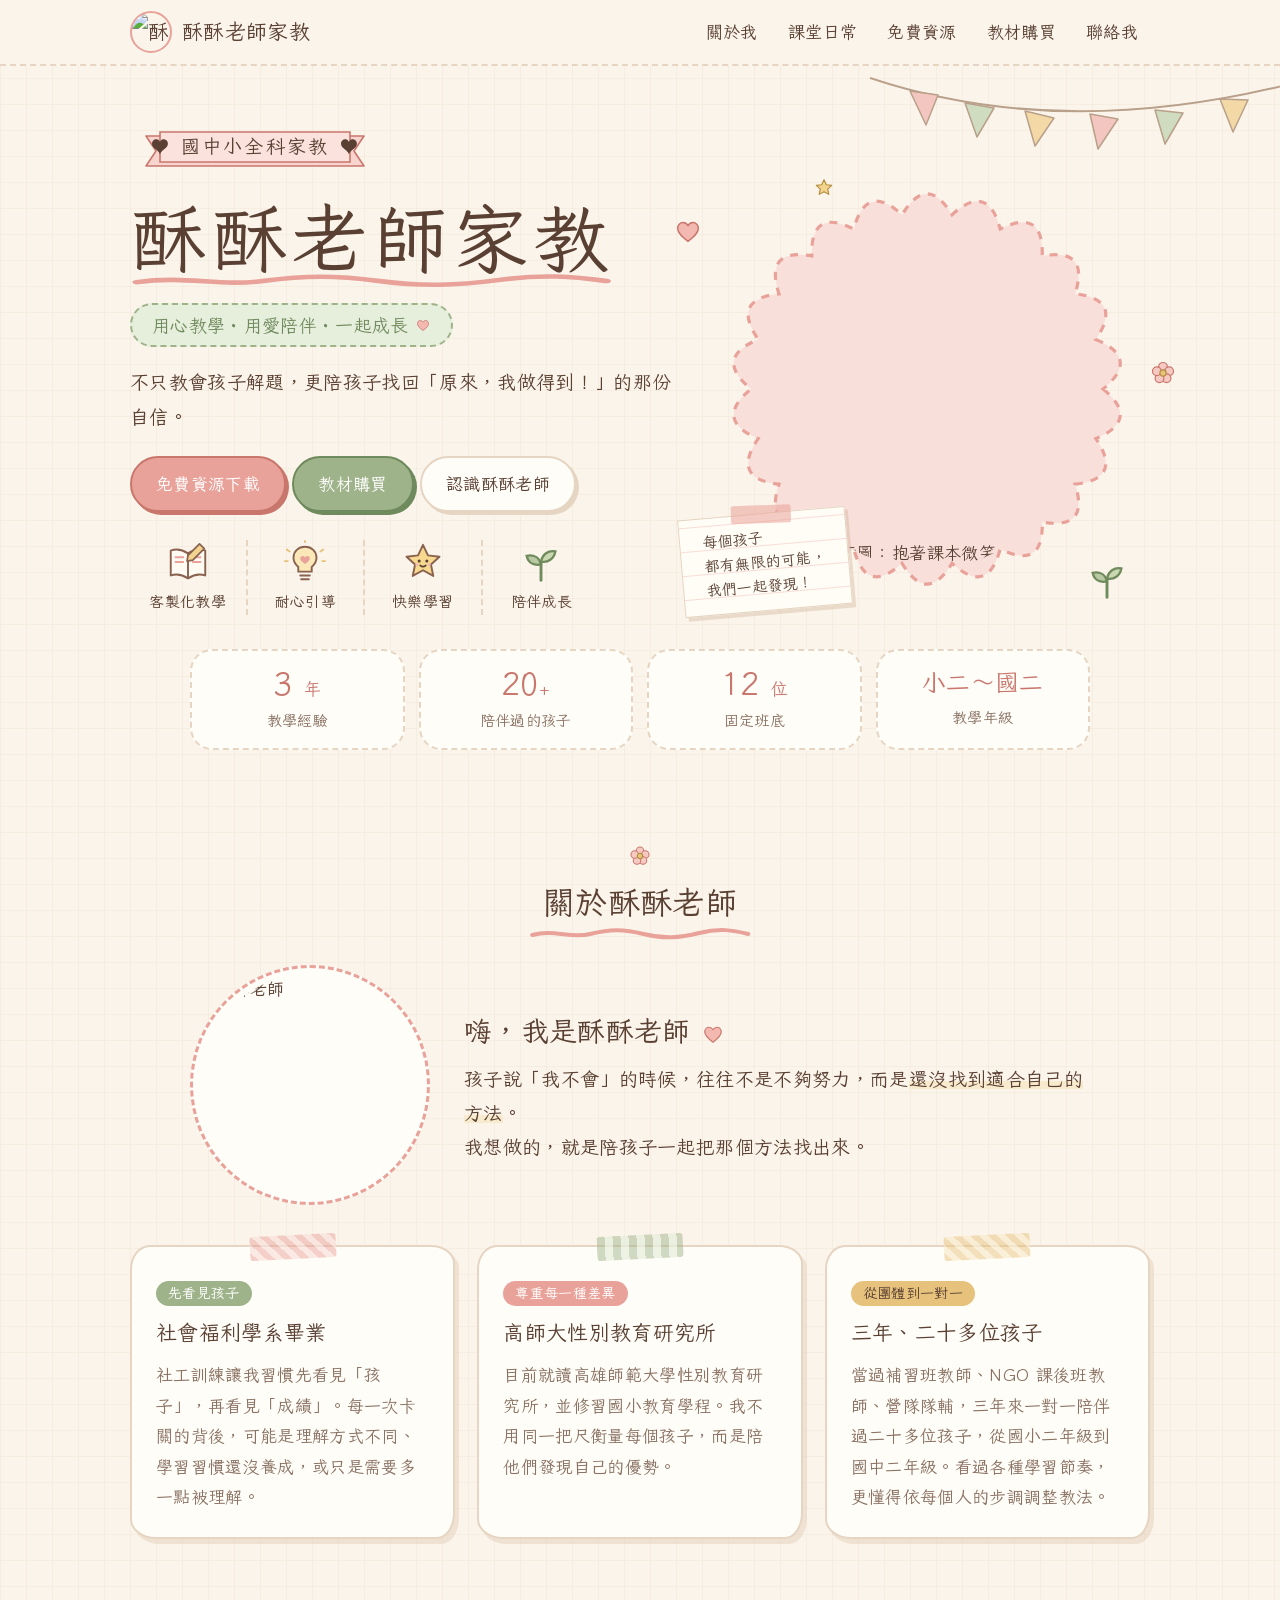
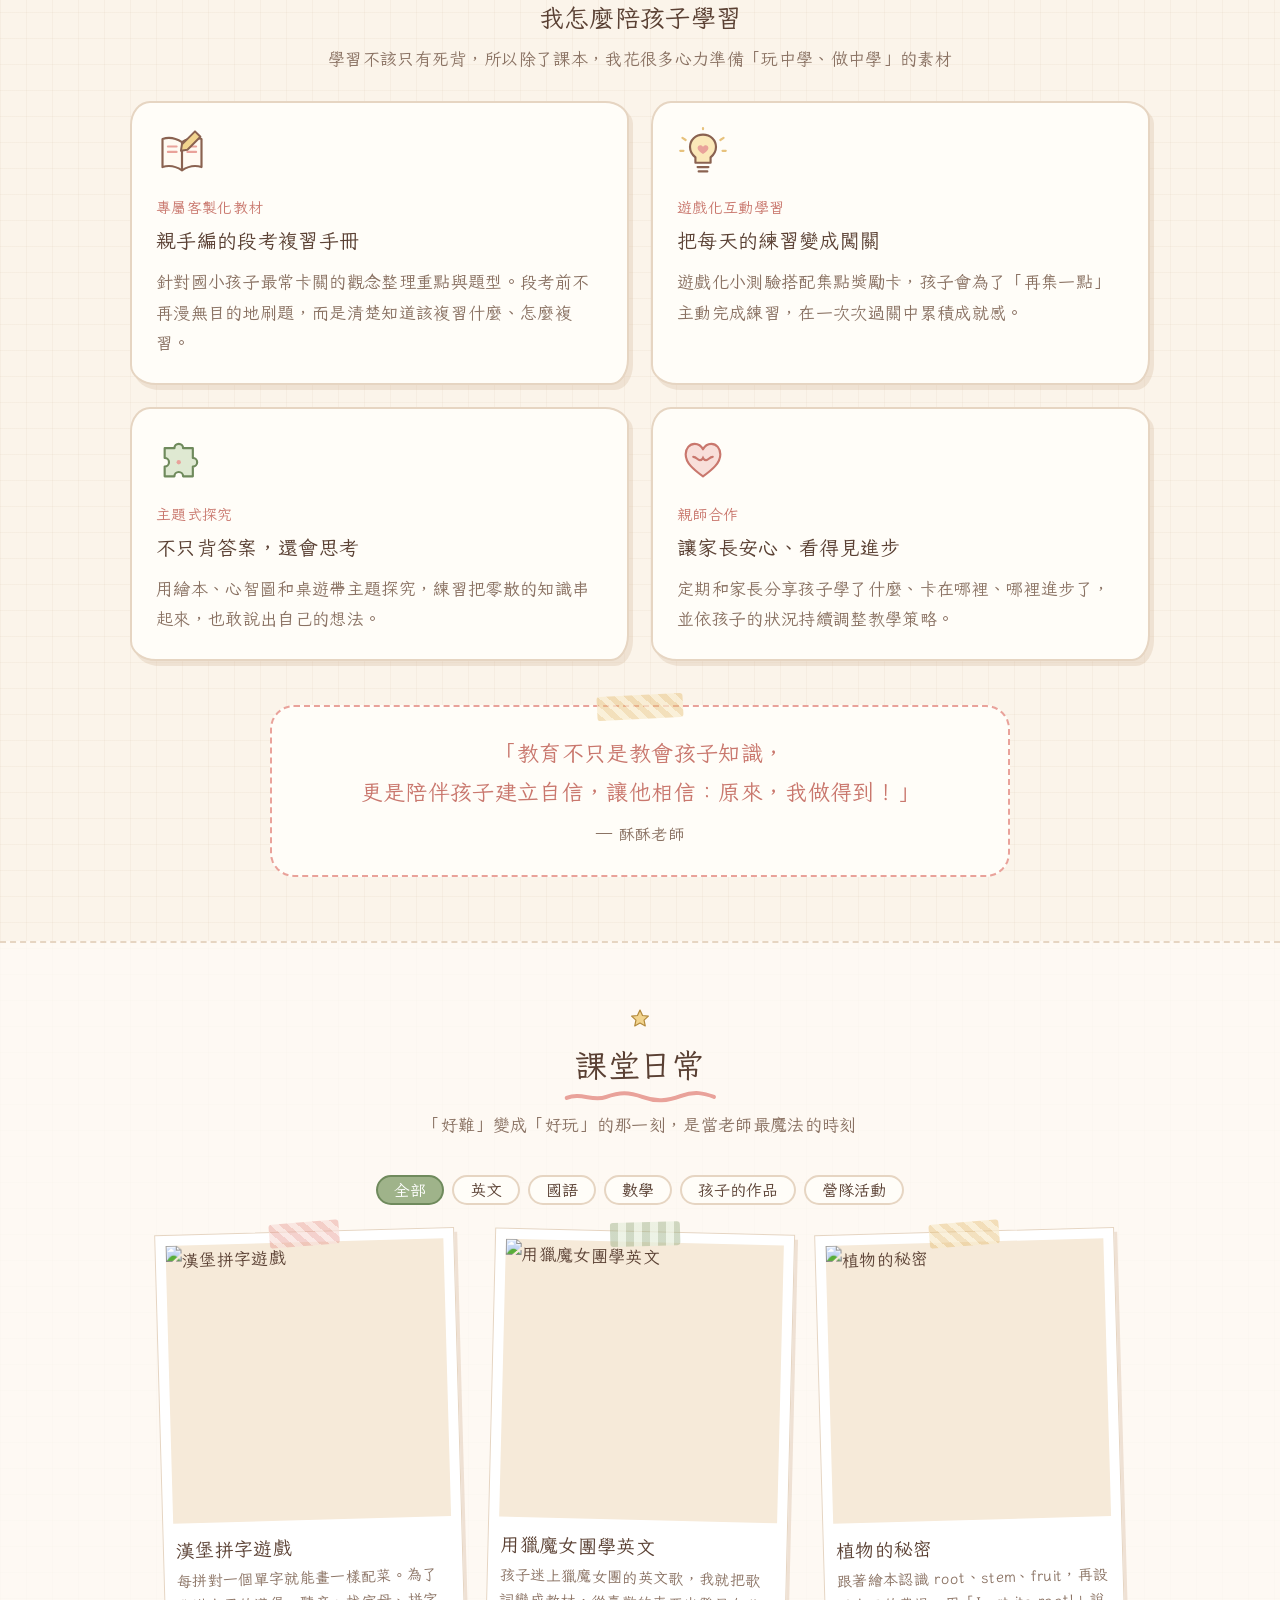
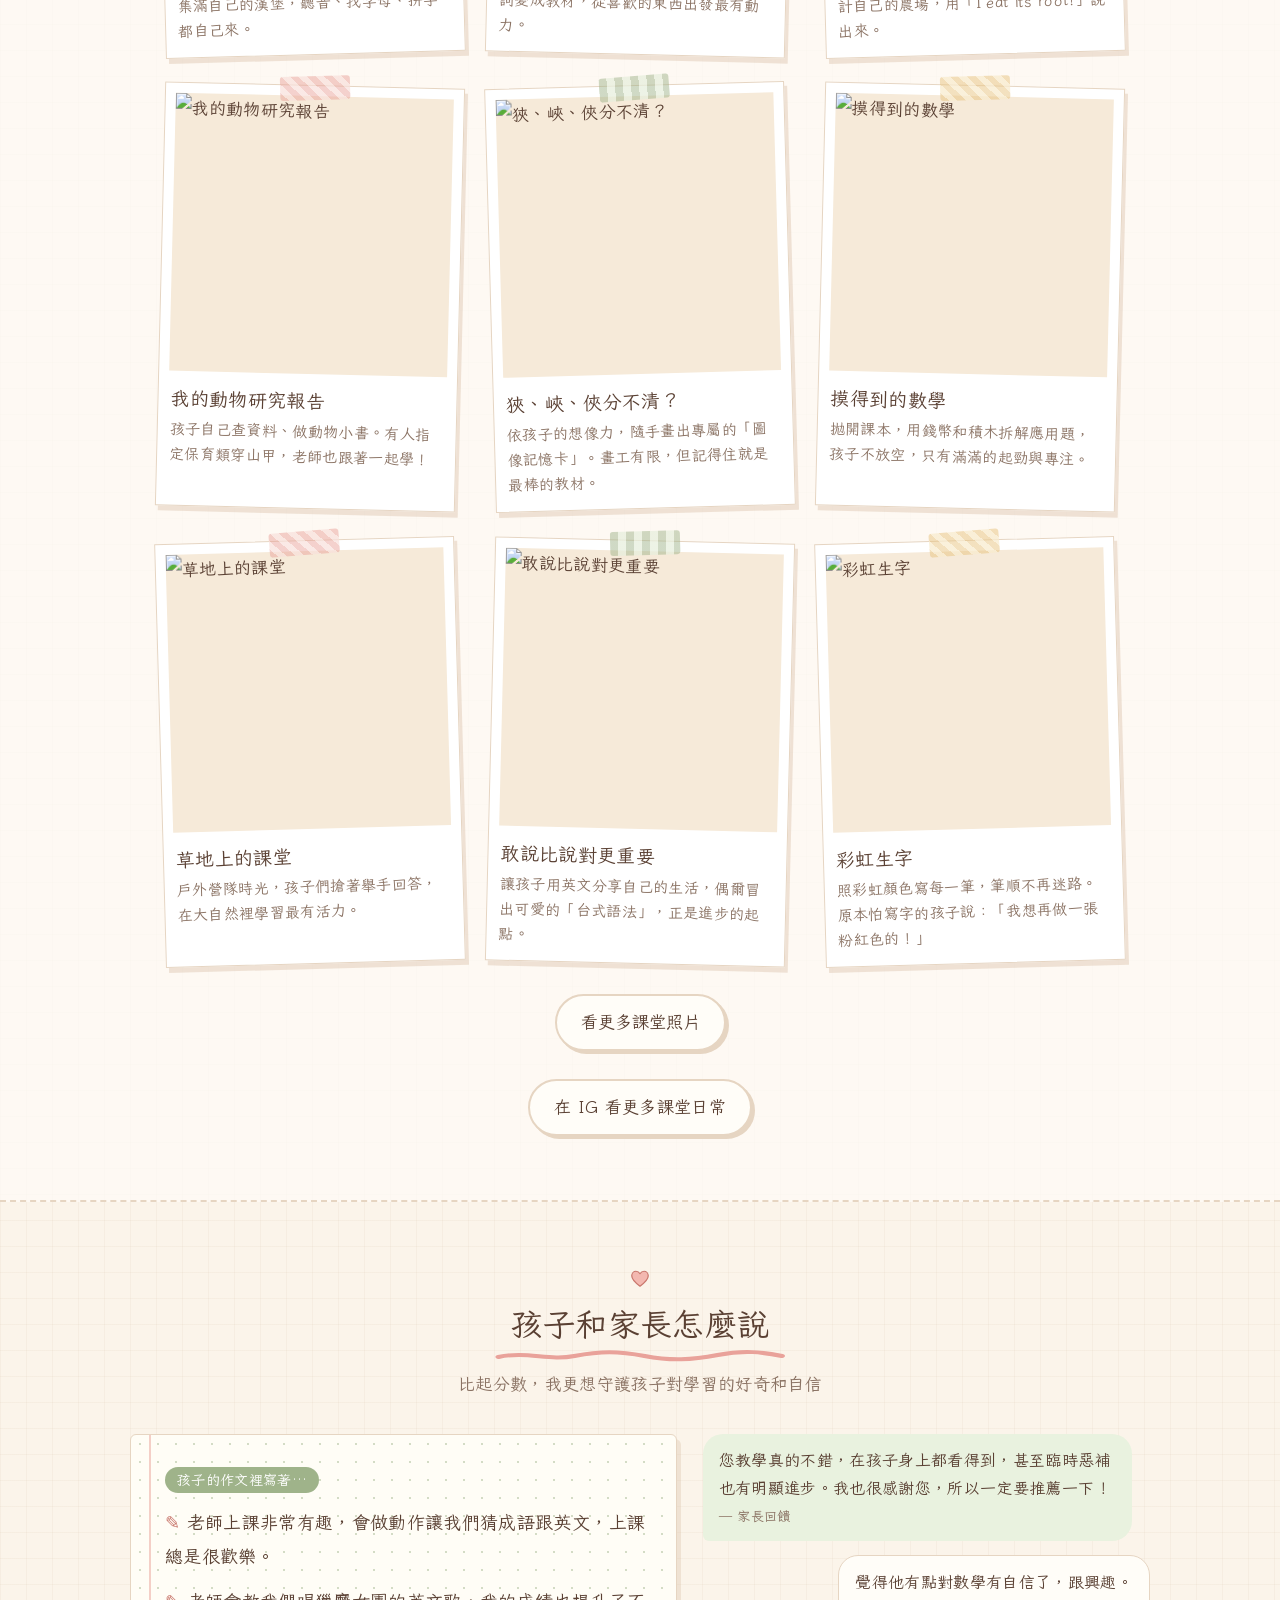
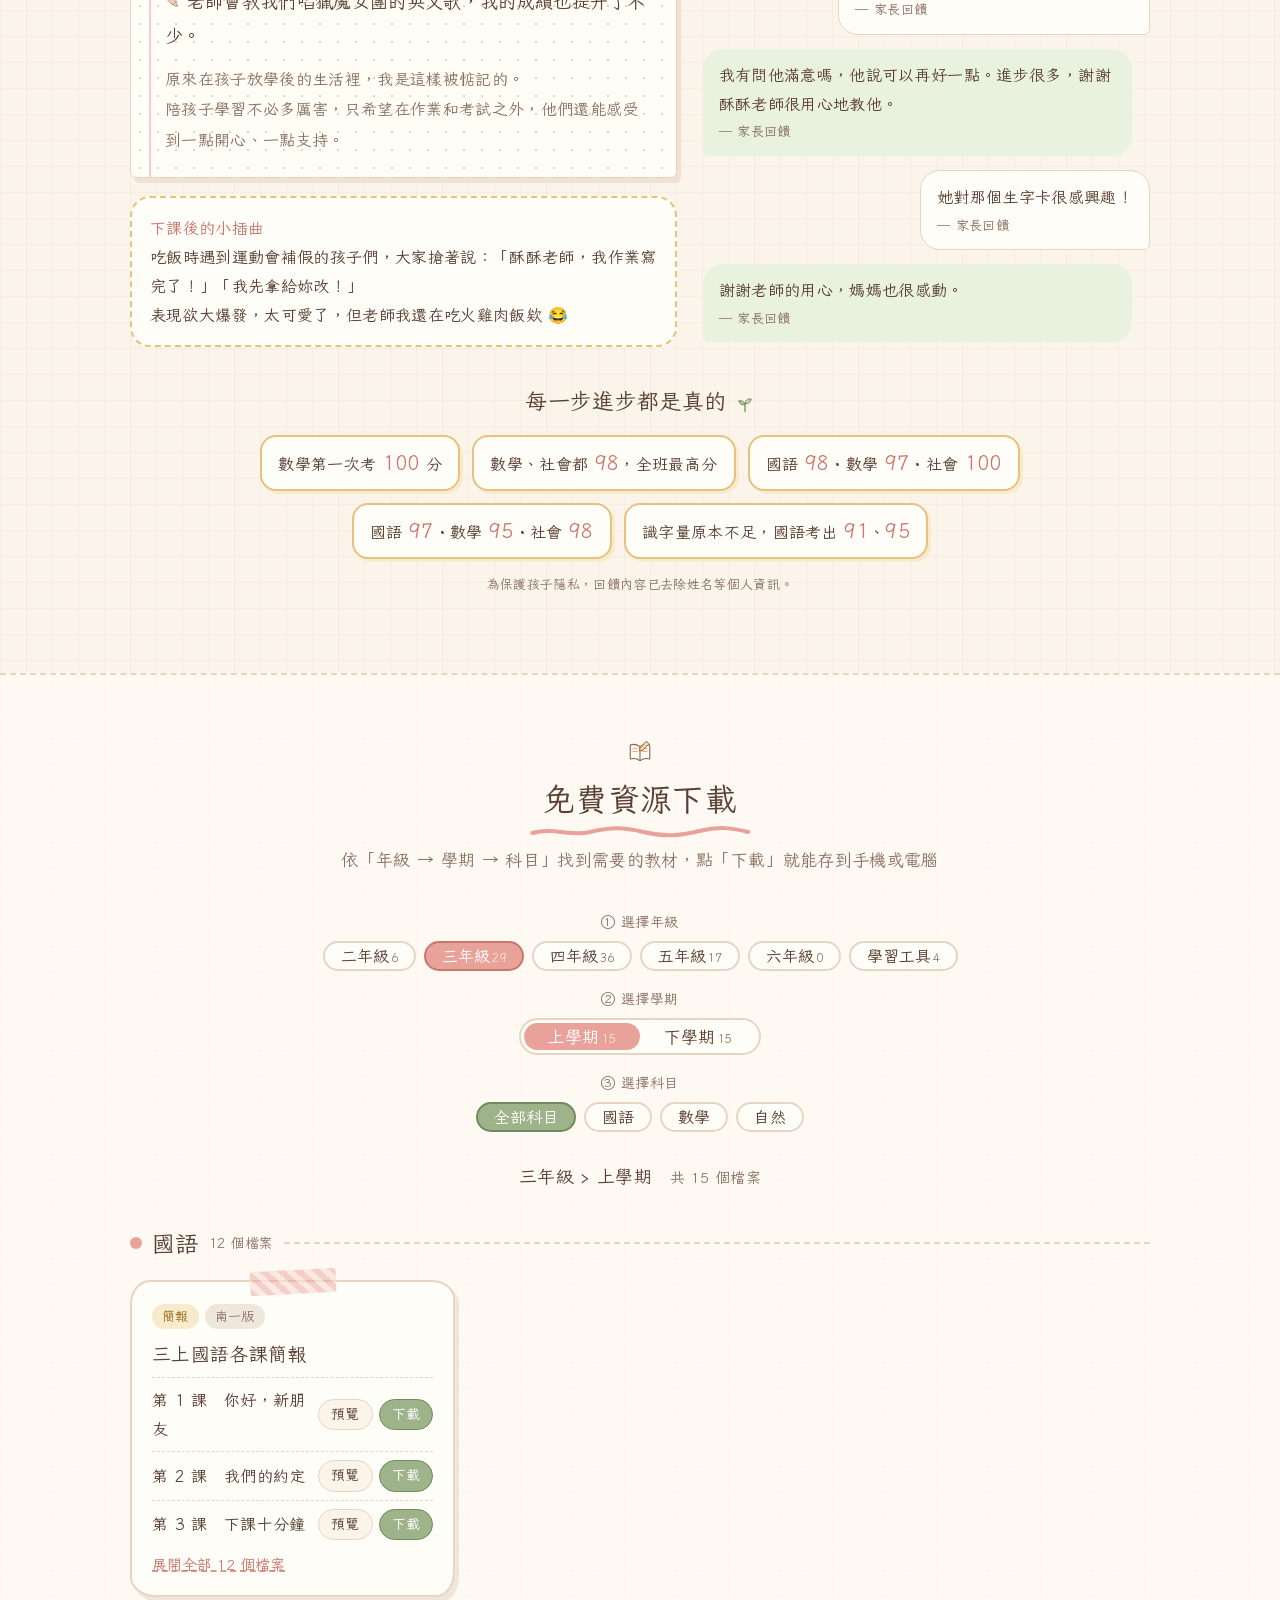
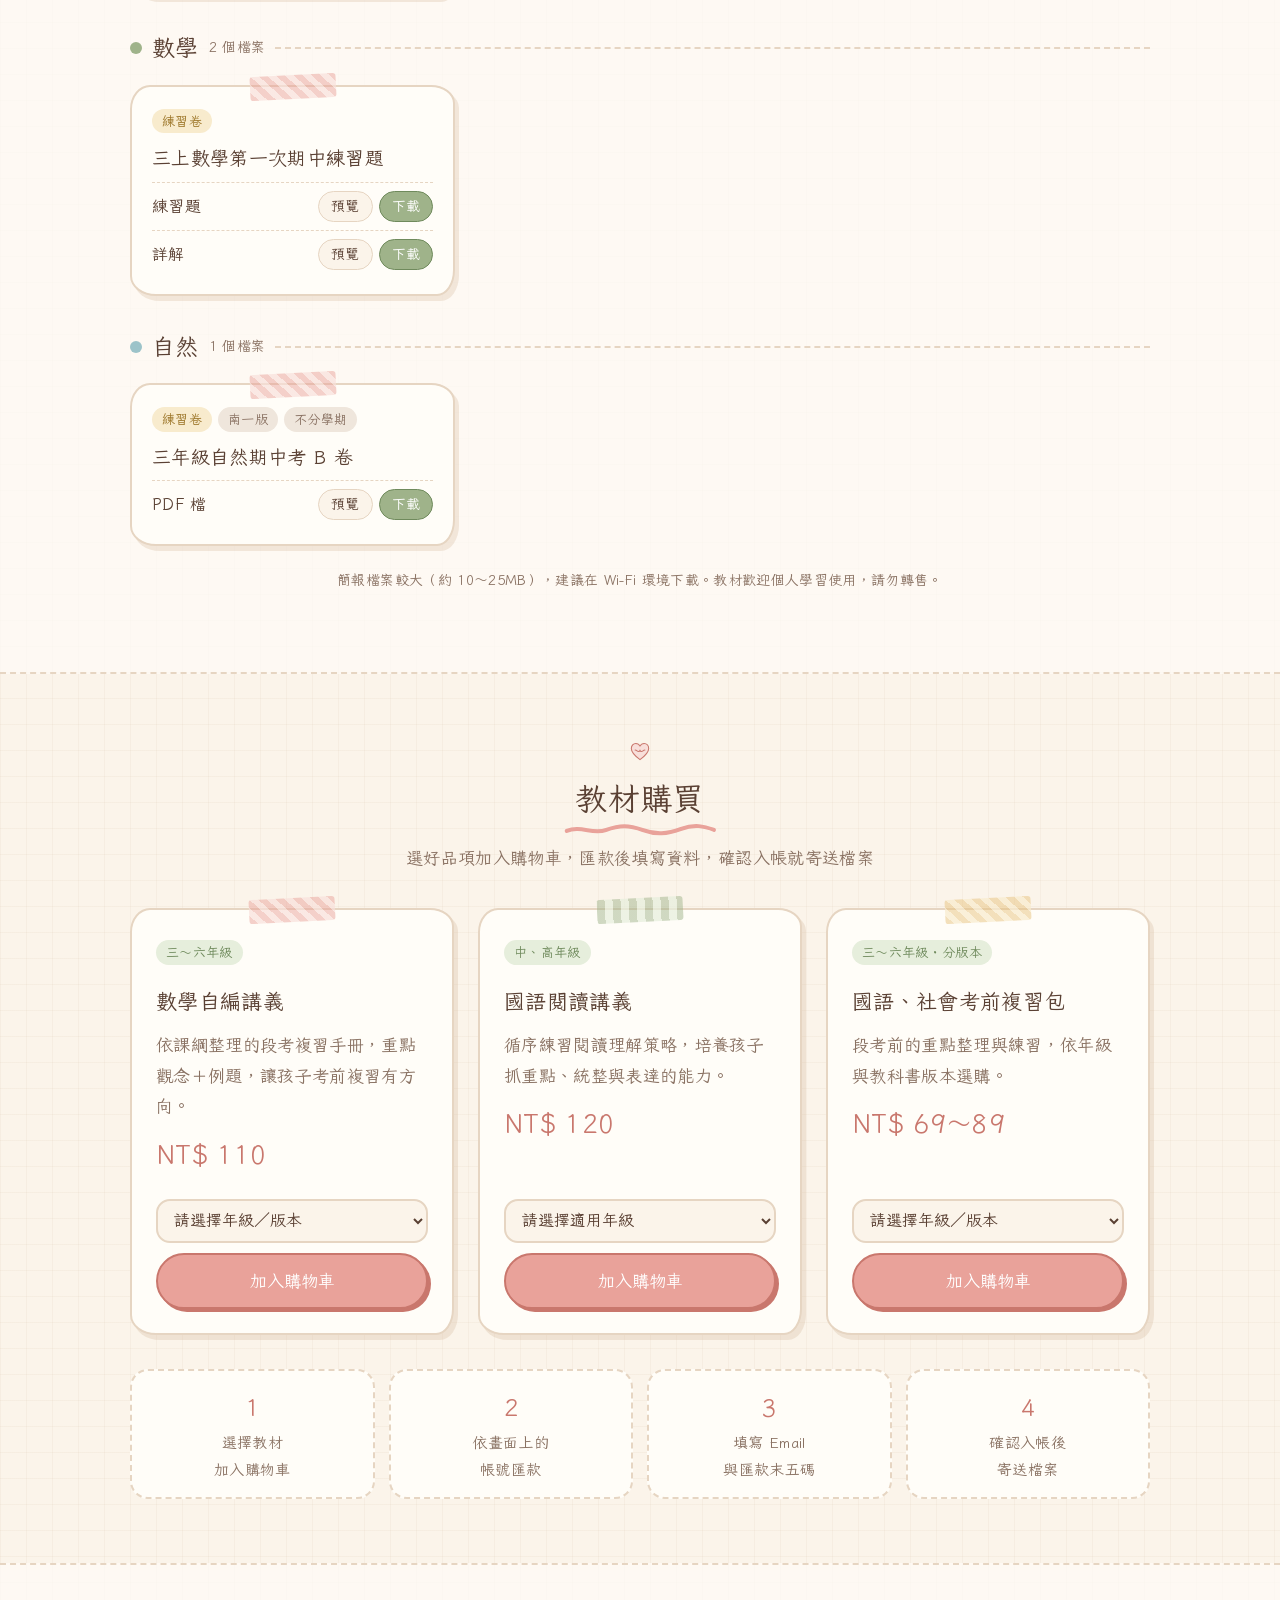
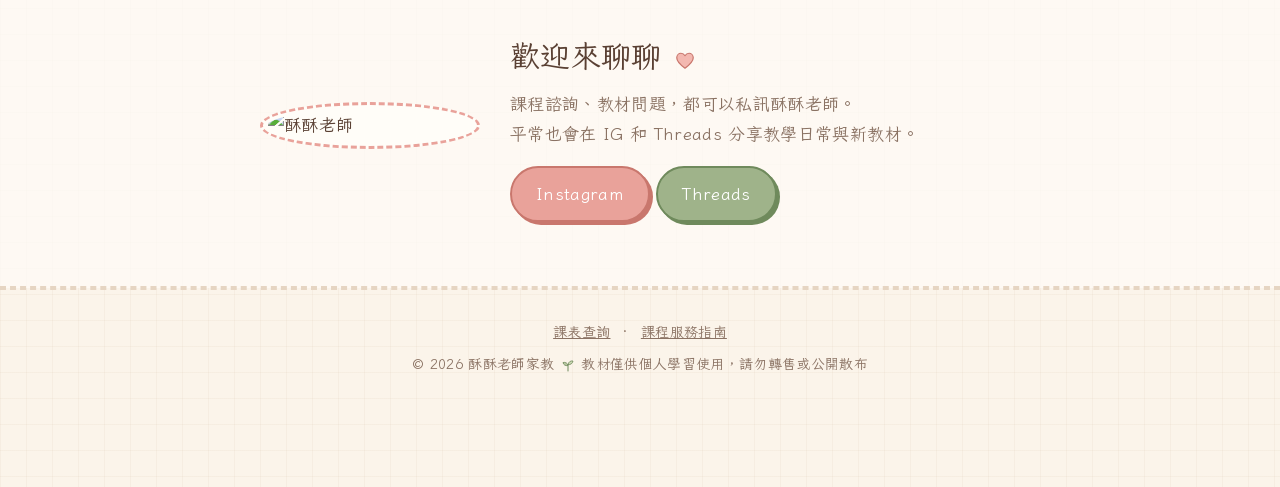
==== index.html @ bbb3098c "Add files via upload" ====
<!DOCTYPE html>
<html lang="zh-Hant">
<head>
<meta charset="UTF-8">
<meta name="viewport" content="width=device-width, initial-scale=1.0">
<title>酥酥老師家教｜國小學習資源與教材</title>
<meta name="description" content="酥酥老師的國小學習資源：免費各課複習簡報、練習卷、學習單下載，數學自編講義、國語閱讀講義與考前複習包線上購買。">
<link rel="icon" href="img/favicon.png">
<link rel="preconnect" href="https://fonts.googleapis.com">
<link rel="preconnect" href="https://fonts.gstatic.com" crossorigin>
<link href="https://fonts.googleapis.com/css2?family=Iansui&display=swap" rel="stylesheet">
<style>
/* 曉聲通秋茄體：tsuipita-site.woff 是網站目前用到的字；其他字放在 tsuipita-more.css，需要時才會自動下載 */
@font-face{font-family:"ToneOZ Tsuipita";src:url("fonts/tsuipita-site.woff") format("woff");font-display:swap}
:root{
  --paper:#fbf4ea; --paper-2:#f6ead9; --card:#fffdf8;
  --ink:#5a4033; --muted:#8a7263;
  --pink:#e9a29a; --pink-dark:#c9776d; --pink-soft:#f8dfda;
  --sage:#9fb38a; --sage-dark:#6f8a5c; --sage-soft:#e6eedc;
  --honey:#e7c27d; --honey-soft:#f8ebcd;
  --line:#e6d5c2;
  --hand:"ToneOZ Tsuipita","Iansui","PingFang TC","Microsoft JhengHei",sans-serif;
}
*{box-sizing:border-box}
html{scroll-behavior:smooth}
body{margin:0;color:var(--ink);font-family:var(--hand);font-size:17px;line-height:1.8;letter-spacing:.02em;
  background-color:var(--paper);
  background-image:linear-gradient(rgba(201,170,140,.09) 1px,transparent 1px),linear-gradient(90deg,rgba(201,170,140,.09) 1px,transparent 1px);
  background-size:26px 26px}
a{color:inherit}
img{max-width:100%;display:block}
.wrap{max-width:1060px;margin:0 auto;padding:0 20px}
button{font-family:inherit;color:var(--ink)}

/* ---------- header ---------- */
header{position:sticky;top:0;z-index:20;background:rgba(251,244,234,.94);backdrop-filter:blur(6px);border-bottom:2px dashed var(--line)}
.nav{display:flex;align-items:center;justify-content:space-between;height:64px}
.brand{display:flex;align-items:center;gap:10px;text-decoration:none;font-size:21px}
.brand img{width:42px;height:42px;border-radius:50%;border:2px solid var(--pink)}
.nav-links{display:flex;gap:6px}
.nav-links a{text-decoration:none;padding:4px 12px;border-radius:99px;font-size:17px}
.nav-links a:hover{background:var(--pink-soft)}
.menu-btn{display:none;background:none;border:0;font-size:26px;color:var(--ink);cursor:pointer}
@media(max-width:760px){
  .nav-links{display:none;position:absolute;top:64px;left:0;right:0;background:var(--paper);flex-direction:column;gap:0;border-bottom:2px dashed var(--line)}
  .nav-links.open{display:flex}
  .nav-links a{padding:14px 22px;border-radius:0;border-top:1px dashed var(--line)}
  .menu-btn{display:block}
}

/* ---------- 手繪小元件 ---------- */
.doodle{display:inline-block;vertical-align:middle}
.sec-title{text-align:center;margin-bottom:34px}
.sec-title h2{font-size:32px;margin:0;font-weight:400;display:inline-block;position:relative;padding:0 6px}
.sec-title h2 svg.underline{position:absolute;left:-4%;bottom:-10px;width:108%;height:14px}
.sec-title p{color:var(--muted);margin:16px 0 0}
.sec-title .deco{display:flex;justify-content:center;gap:8px;margin-bottom:6px}
.tape{position:absolute;top:-12px;left:50%;transform:translateX(-50%) rotate(-3deg);width:86px;height:24px;
  background:repeating-linear-gradient(45deg,rgba(233,162,154,.55) 0 6px,rgba(248,223,218,.75) 6px 12px);border-radius:3px;opacity:.9}
.tape.sage{background:repeating-linear-gradient(90deg,rgba(159,179,138,.55) 0 8px,rgba(230,238,220,.8) 8px 16px)}
.tape.honey{background:repeating-linear-gradient(45deg,rgba(231,194,125,.55) 0 6px,rgba(248,235,205,.8) 6px 12px)}

.btn{display:inline-flex;align-items:center;justify-content:center;gap:6px;padding:11px 24px;border-radius:99px;font:inherit;font-size:17px;cursor:pointer;text-decoration:none;transition:transform .15s,background .15s;border:2px solid var(--ink)}
.btn:hover{transform:translateY(-2px) rotate(-1deg)}
.btn-primary{background:var(--pink);color:#fff;border-color:var(--pink-dark);box-shadow:3px 3px 0 var(--pink-dark)}
.btn-primary:hover{background:var(--pink-dark)}
.btn-sage{background:var(--sage);color:#fff;border-color:var(--sage-dark);box-shadow:3px 3px 0 var(--sage-dark)}
.btn-ghost{background:var(--card);color:var(--ink);border-color:var(--line);box-shadow:3px 3px 0 var(--line)}
.btn:disabled{opacity:.5;cursor:not-allowed;transform:none}

.card{position:relative;background:var(--card);border:2px solid var(--line);border-radius:20px 24px 18px 26px/24px 18px 26px 20px;padding:24px;box-shadow:4px 5px 0 rgba(201,170,140,.25)}
.card h3{margin:0 0 8px;font-size:21px;font-weight:400}
.card p{margin:0;color:var(--muted)}

section{padding:64px 0}

/* ---------- about ---------- */
.about-grid{display:grid;grid-template-columns:300px 1fr;gap:34px;align-items:start}
@media(max-width:820px){.about-grid{grid-template-columns:1fr}}
.portrait{text-align:center}
.portrait img{width:100%;max-width:300px;margin:0 auto;border-radius:50%;border:3px dashed var(--pink);padding:6px;background:var(--card)}
.bg-card p+p{margin-top:10px}
.tags{display:flex;flex-wrap:wrap;gap:8px;margin-top:14px}
.tag{background:var(--sage-soft);color:var(--sage-dark);font-size:15px;padding:2px 12px;border-radius:99px;border:1.5px dashed var(--sage)}
.features{display:grid;grid-template-columns:1fr 1fr;gap:22px;margin-top:26px}
@media(max-width:560px){.features{grid-template-columns:1fr}}
.feature .icon{width:52px;height:52px;margin-bottom:6px}
.quote{margin:44px auto 0;max-width:740px;text-align:center;font-size:22px;color:var(--pink-dark);padding:26px 20px;position:relative;background:var(--card);border:2px dashed var(--pink);border-radius:24px}

/* ---------- resources ---------- */
.res-section{background:rgba(255,253,248,.7);border-top:2px dashed var(--line);border-bottom:2px dashed var(--line)}
.res-head{display:flex;align-items:center;justify-content:center;gap:16px;margin-bottom:10px}
.res-head img{width:110px;border-radius:50%}
.filters{display:flex;flex-direction:column;gap:10px;margin:8px 0 28px}
.chips{display:flex;gap:8px;flex-wrap:wrap;justify-content:center}
.chip{border:2px solid var(--line);background:var(--card);border-radius:99px;padding:4px 16px;font-size:16px;cursor:pointer;color:var(--ink)}
.chip.active{background:var(--sage);border-color:var(--sage-dark);color:#fff}
.chips.grade .chip.active{background:var(--pink);border-color:var(--pink-dark)}
.chip .n{font-size:12px;opacity:.75;margin-left:2px}
.res-grid{display:grid;grid-template-columns:repeat(auto-fill,minmax(300px,1fr));gap:22px;align-items:start}
.res{padding:22px 20px 16px}
.meta{display:flex;gap:6px;flex-wrap:wrap;margin-bottom:8px}
.pill{font-size:13px;padding:0 10px;border-radius:99px;background:var(--pink-soft);color:var(--pink-dark);line-height:1.9}
.pill.s{background:var(--sage-soft);color:var(--sage-dark)}
.pill.h{background:var(--honey-soft);color:#9b7426}
.pill.v{background:#efe6dc;color:var(--muted)}
.res h3{font-size:19px;margin-bottom:6px}
.files{list-style:none;margin:0;padding:0}
.files li{display:flex;align-items:center;justify-content:space-between;gap:8px;padding:8px 0;border-top:1.5px dashed var(--line);font-size:16px}
.files li .name{flex:1}
.files .acts{display:flex;gap:6px;flex-shrink:0}
.files a{text-decoration:none;font-size:14px;padding:2px 12px;border-radius:99px;border:1.5px solid var(--line);background:var(--paper)}
.files a.dl{background:var(--sage);border-color:var(--sage-dark);color:#fff}
.files a:hover{transform:translateY(-1px)}
.more{background:none;border:0;color:var(--pink-dark);cursor:pointer;font-size:15px;padding:8px 0 0;text-decoration:underline dashed}
.empty{text-align:center;color:var(--muted);padding:36px;grid-column:1/-1}
.hint{text-align:center;color:var(--muted);font-size:14px;margin-top:22px}

/* ---------- shop ---------- */
.shop-head{display:flex;align-items:center;justify-content:center;gap:16px}
.shop-head img{width:110px;border-radius:50%}
.shop-grid{display:grid;grid-template-columns:repeat(auto-fill,minmax(290px,1fr));gap:24px}
.product{display:flex;flex-direction:column;gap:10px;padding-top:30px}
.product .price{font-size:26px;color:var(--pink-dark)}
.product select{width:100%;padding:10px 12px;border-radius:14px;border:2px solid var(--line);font:inherit;font-size:16px;background:var(--paper);color:var(--ink)}
.product .spacer{flex:1}
.how{display:grid;grid-template-columns:repeat(4,1fr);gap:14px;margin-top:34px}
@media(max-width:760px){.how{grid-template-columns:1fr 1fr}}
.how div{background:var(--card);border-radius:18px;padding:14px 10px;text-align:center;font-size:15px;color:var(--muted);border:2px dashed var(--line)}
.how b{display:block;color:var(--pink-dark);font-size:24px;font-weight:400}

/* ---------- contact ---------- */
.contact-box{display:grid;grid-template-columns:220px 1fr;gap:30px;align-items:center;max-width:760px;margin:0 auto}
@media(max-width:640px){.contact-box{grid-template-columns:1fr;text-align:center}}
.contact-box img{border-radius:50%;width:220px;margin:0 auto;border:3px dashed var(--pink);padding:5px;background:var(--card)}
.contact-box .btns{justify-content:flex-start;margin-top:16px}
@media(max-width:640px){.contact-box .btns{justify-content:center}}
footer{text-align:center;color:var(--muted);font-size:14px;padding:30px 0 110px;border-top:2px dashed var(--line)}
footer a{margin:0 8px}


/* ---------- 主視覺 ---------- */
.hero{padding:26px 0 30px;position:relative;overflow:hidden}
.bunting{position:absolute;top:0;right:-10px;width:420px;max-width:70%;height:auto;pointer-events:none}
.hero-grid{display:grid;grid-template-columns:1.1fr .9fr;gap:30px;align-items:center;position:relative}
@media(max-width:820px){.hero-grid{grid-template-columns:1fr;gap:8px}}
.hero-copy{text-align:left}
@media(max-width:820px){.hero-copy{text-align:center;order:2}}
.ribbon{display:inline-block;position:relative;margin:30px 0 8px}
.ribbon svg{display:block;width:250px;height:54px}
.ribbon span{position:absolute;inset:0;display:grid;place-items:center;font-size:19px;color:var(--ink);padding-bottom:6px;letter-spacing:.12em}
.hero h1{font-size:clamp(46px,9vw,76px);line-height:1.15;margin:0;font-weight:400;letter-spacing:.06em;position:relative;display:inline-block}
.hero h1 svg.underline{position:absolute;left:0;bottom:-8px;width:100%;height:16px}
.slogan{display:inline-flex;align-items:center;gap:6px;margin:22px 0 0;background:var(--sage-soft);border:2px dashed var(--sage);border-radius:99px;padding:4px 20px;font-size:18px;color:var(--sage-dark)}
.lead{font-size:19px;margin:18px 0 22px;max-width:30em}
@media(max-width:820px){.lead{margin-left:auto;margin-right:auto}.hero .btns{justify-content:center}}
.hero .btns{justify-content:flex-start}
.points{display:grid;grid-template-columns:repeat(4,1fr);margin-top:28px;max-width:470px}
@media(max-width:820px){.points{margin-left:auto;margin-right:auto}}
.points div{text-align:center;font-size:15px;border-right:2px dashed var(--line);padding:0 4px}
.points div:last-child{border-right:0}
.points svg{width:46px;height:46px;display:block;margin:0 auto 2px}
.hero-art{position:relative;max-width:440px;margin:0 auto;width:100%}
@media(max-width:820px){.hero-art{order:1;max-width:330px;margin-top:26px}}
.arch{border-radius:48% 48% 26px 26px/38% 38% 26px 26px;overflow:hidden;border:3px solid var(--card);outline:3px dashed var(--pink);outline-offset:6px;box-shadow:10px 12px 0 var(--pink-soft)}
.arch img{width:100%}
.hero-art .tape{top:6px;left:auto;right:6%;transform:rotate(14deg);width:96px}
.sticky{position:absolute;left:-26px;bottom:-22px;width:168px;background:#fffdf6;padding:12px 14px 12px 22px;font-size:15px;line-height:1.6;transform:rotate(-5deg);box-shadow:3px 4px 0 rgba(201,170,140,.35);border:1.5px solid var(--line);
  background-image:repeating-linear-gradient(transparent 0 23px,rgba(233,162,154,.35) 23px 24px);background-position:0 8px}
.sticky::before{content:"";position:absolute;top:-9px;left:50%;transform:translateX(-50%) rotate(3deg);width:60px;height:18px;background:rgba(233,162,154,.55);border-radius:2px}
@media(max-width:820px){.sticky{left:-8px;bottom:-16px;width:158px;font-size:13px}}
.float{position:absolute;pointer-events:none}
.f1{top:8%;left:-34px;width:30px}.f2{top:-6px;left:24%;width:22px}.f3{bottom:30%;right:-30px;width:28px}.f4{bottom:-14px;right:4%;width:46px}
@media(max-width:820px){.f1{left:-12px}.f3{right:-10px}}

/* ---------- 關於我 ---------- */
.intro{display:grid;grid-template-columns:240px 1fr;gap:34px;align-items:center;max-width:900px;margin:0 auto}
@media(max-width:720px){.intro{grid-template-columns:1fr;text-align:center}}
.intro img{width:240px;height:240px;object-fit:cover;object-position:35% 50%;margin:0 auto;border-radius:50%;border:3px dashed var(--pink);padding:6px;background:var(--card)}
.intro .hi{font-size:28px;margin:0 0 6px}
.intro .hook{font-size:19px;margin:0}
.intro .hook em{font-style:normal;background:linear-gradient(transparent 60%,var(--honey-soft) 60%)}
.story{display:grid;grid-template-columns:repeat(3,1fr);gap:22px;margin-top:40px}
@media(max-width:820px){.story{grid-template-columns:1fr}}
.story .card{padding-top:30px}
.story .label{display:inline-block;font-size:14px;color:#fff;background:var(--sage);border-radius:99px;padding:0 12px;margin-bottom:8px}
.story .card:nth-child(2) .label{background:var(--pink)}
.story .card:nth-child(3) .label{background:var(--honey);color:var(--ink)}
.subhead{text-align:center;font-size:25px;margin:56px 0 4px}
.subnote{text-align:center;color:var(--muted);margin:0 0 6px}
.feature h3{font-size:20px}
.feature small{display:block;color:var(--pink-dark);font-size:15px;margin-bottom:2px}
.quote .sign{display:block;font-size:16px;color:var(--muted);margin-top:8px}
.sec-illu{width:150px;margin:0 auto 8px}
.sec-illu.round img{border-radius:50%;border:3px dashed var(--sage);padding:5px;background:var(--card)}
.sec-illu.archy img{border-radius:48% 48% 18px 18px/36% 36% 18px 18px;border:3px dashed var(--pink);padding:5px;background:var(--card)}


/* ---------- v4：徽章主視覺、數字、課堂日常、回饋 ---------- */
.badge-wrap{position:relative;width:min(380px,82vw);aspect-ratio:1;margin:0 auto}
.badge-wrap .scallop{position:absolute;inset:-7%;width:114%;height:114%}
.badge-wrap img.badge{position:absolute;inset:4%;width:92%;border-radius:50%;box-shadow:0 0 0 5px var(--card)}
.stats{display:grid;grid-template-columns:repeat(4,1fr);gap:14px;margin:34px auto 0;max-width:900px}
@media(max-width:720px){.stats{grid-template-columns:1fr 1fr}}
.stat{text-align:center;background:var(--card);border:2px dashed var(--line);border-radius:22px;padding:12px 6px}
.stat b{display:block;font-weight:400;font-size:32px;color:var(--pink-dark);line-height:1.3}
.stat b small{font-size:17px}
.stat span{font-size:15px;color:var(--muted)}
.polaroids{display:flex;flex-wrap:wrap;justify-content:center;gap:30px;margin-top:26px}
.polaroid{width:300px;max-width:100%}
@media(max-width:700px){.polaroids{gap:18px 14px}.polaroid{width:calc(50% - 7px);padding:7px 7px 10px}.polaroid h4{font-size:16px}.polaroid p{font-size:13px;line-height:1.55}}
.polaroid{background:#fff;padding:10px 10px 14px;box-shadow:3px 5px 0 rgba(201,170,140,.3);border:1.5px solid var(--line);position:relative;transition:transform .2s}
.polaroid:nth-child(odd){transform:rotate(-1.6deg)}.polaroid:nth-child(even){transform:rotate(1.4deg)}
.polaroid:hover{transform:rotate(0) scale(1.02)}
.polaroid .ph{aspect-ratio:1/1;overflow:hidden;background:var(--paper-2)}
.polaroid .ph img{width:100%;height:100%;object-fit:cover}
.polaroid.wide .ph img{object-position:30% 50%}
.polaroid h4{margin:10px 2px 2px;font-weight:400;font-size:19px}
.polaroid p{margin:0 2px;font-size:15px;color:var(--muted);line-height:1.65}
.polaroid .tape{top:-10px;width:70px}
.ig-more{text-align:center;margin-top:28px}
.voices{display:grid;grid-template-columns:1.1fr .9fr;gap:26px;align-items:start}
@media(max-width:820px){.voices{grid-template-columns:1fr}}
.essay{background:#fffdf6;border:1.5px solid var(--line);border-radius:6px;padding:28px 24px 22px 34px;position:relative;box-shadow:4px 5px 0 rgba(201,170,140,.25);
  background-image:radial-gradient(rgba(159,179,138,.45) 1.2px,transparent 1.3px);background-size:18px 18px;line-height:1.9}
.essay::before{content:"";position:absolute;left:18px;top:0;bottom:0;border-left:2px solid rgba(233,162,154,.5)}
.essay .label{display:inline-block;background:var(--sage);color:#fff;border-radius:99px;padding:0 12px;font-size:14px;line-height:1.9;margin-bottom:6px}
.essay blockquote{margin:6px 0 10px;font-size:18px;color:var(--ink)}
.essay blockquote::before{content:"✎ ";color:var(--pink-dark)}
.essay .reflect{color:var(--muted);font-size:16px;margin:12px 0 0}
.bubbles{display:flex;flex-direction:column;gap:14px}
.bubble{background:#e9f2df;border-radius:20px 20px 20px 6px;padding:12px 16px;font-size:16px;position:relative;max-width:96%}
.bubble:nth-child(even){align-self:flex-end;background:var(--card);border:1.5px solid var(--line);border-radius:20px 20px 6px 20px}
.bubble small{display:block;color:var(--muted);font-size:13px;margin-top:2px}
.scores{margin-top:34px;text-align:center}
.scores h3{font-weight:400;font-size:22px;margin:0 0 4px}
.score-list{display:flex;flex-wrap:wrap;gap:12px;justify-content:center;margin-top:14px}
.score{background:var(--card);border:2px solid var(--honey);border-radius:16px;padding:8px 16px;font-size:16px;box-shadow:3px 3px 0 var(--honey-soft)}
.score em{font-style:normal;color:var(--pink-dark);font-size:20px}
.privacy{font-size:13px;color:var(--muted);text-align:center;margin-top:14px}


.pop{position:relative;width:min(400px,84vw);aspect-ratio:1;margin:70px auto 0}
.pop .scallop{position:absolute;inset:0;width:100%;height:100%}
.pop-clip{position:absolute;left:5%;right:5%;bottom:5%;top:-24%;border-radius:0 0 50% 50%/0 0 46% 46%;overflow:hidden;display:flex;align-items:flex-end;justify-content:center}
.pop-clip img{width:96%;display:block}
@media(max-width:820px){.pop{margin-top:60px}}
.gal-chips{margin-top:6px}
.more-wrap{text-align:center;margin-top:30px}
.mini-story{margin-top:18px;background:var(--card);border:2px dashed var(--honey);border-radius:20px;padding:16px 18px;font-size:16px}
.mini-story b{font-weight:400;color:var(--pink-dark)}


.step{display:flex;flex-direction:column;align-items:center;gap:6px}
.step-label{font-size:14px;color:var(--muted)}
.filters{gap:16px}
.seg{display:inline-flex;background:var(--card);border:2px solid var(--line);border-radius:99px;padding:3px}
.seg button{border:0;background:none;padding:4px 24px;border-radius:99px;font-size:17px;cursor:pointer}
.seg button.active{background:var(--pink);color:#fff}
.seg button .n{font-size:12px;opacity:.75;margin-left:3px}
.crumb{text-align:center;margin:0 0 6px;font-size:18px}
.crumb span{color:var(--muted);font-size:15px}
.subj-sec{margin-top:30px}
.subj-head{display:flex;align-items:center;gap:10px;font-size:23px;margin:0 0 16px;font-weight:400}
.subj-head .dot{width:12px;height:12px;border-radius:50%;background:var(--sage)}
.subj-head small{font-size:14px;color:var(--muted)}
.subj-head::after{content:"";flex:1;border-top:2px dashed var(--line)}

/* ---------- cart & modal ---------- */
.cart-fab{position:fixed;right:18px;bottom:18px;z-index:30;background:var(--pink);color:#fff;border:2px solid var(--pink-dark);border-radius:99px;padding:12px 20px;font-size:17px;box-shadow:3px 4px 0 var(--pink-dark);cursor:pointer;display:none}
.cart-fab.show{display:flex;gap:8px;align-items:center}
.cart-fab .n{background:#fff;color:var(--pink-dark);border-radius:99px;min-width:24px;height:24px;display:grid;place-items:center;font-size:14px}
.overlay{position:fixed;inset:0;background:rgba(90,64,51,.4);z-index:40;display:none;align-items:flex-end;justify-content:center}
.overlay.open{display:flex}
@media(min-width:720px){.overlay{align-items:center}}
.modal{background:var(--paper);width:100%;max-width:520px;max-height:92vh;overflow:auto;border-radius:26px 26px 0 0;padding:22px 20px 28px;border:2px solid var(--line)}
@media(min-width:720px){.modal{border-radius:26px}}
.modal-head{display:flex;justify-content:space-between;align-items:center;margin-bottom:12px}
.modal-head h3{margin:0;font-size:22px;font-weight:400}
.x{background:none;border:0;font-size:28px;cursor:pointer;color:var(--muted);line-height:1}
.steps{display:flex;gap:6px;margin-bottom:16px}
.steps span{flex:1;height:6px;border-radius:9px;background:var(--line)}
.steps span.on{background:var(--pink)}
.line-item{display:flex;justify-content:space-between;align-items:center;gap:10px;padding:12px 0;border-bottom:1.5px dashed var(--line)}
.line-item small{display:block;color:var(--muted)}
.rm{background:none;border:0;color:var(--muted);cursor:pointer;font-size:14px;text-decoration:underline}
.total{display:flex;justify-content:space-between;font-size:20px;padding:14px 0}
.bank{background:var(--card);border-radius:18px;padding:16px;border:2px dashed var(--pink)}
.bank dl{display:grid;grid-template-columns:auto 1fr;gap:6px 14px;margin:0}
.bank dt{color:var(--muted)}
.bank dd{margin:0}
.copy{margin-left:8px;font-size:13px;color:var(--ink);font-weight:600;padding:0 10px;border-radius:99px;border:1.5px solid var(--line);background:var(--paper);cursor:pointer}
.notice{font-size:15px;color:var(--muted);margin:12px 0 0}
form .field{margin-bottom:14px}
form label{display:block;font-size:16px;margin-bottom:4px}
form input,form textarea{width:100%;padding:10px 12px;border-radius:14px;border:2px solid var(--line);font:inherit;font-size:16px;background:var(--card);color:var(--ink)}
form input:focus,form textarea:focus,.product select:focus{outline:none;border-color:var(--pink)}
.err{color:#c0392b;font-size:14px;margin-top:2px;display:none}
.modal-actions{display:flex;gap:10px;margin-top:18px}
.modal-actions .btn{flex:1;padding:11px 10px}
.success{text-align:center;padding:12px 0}
.order-id{display:inline-block;background:var(--card);border:2px dashed var(--pink);border-radius:12px;padding:4px 14px;letter-spacing:1px;margin:8px 0;font-family:ui-monospace,monospace}
.demo{background:var(--honey-soft);color:#8a6a1f;border-radius:12px;padding:8px 12px;font-size:14px;margin-bottom:12px}
.toast{position:fixed;left:50%;bottom:90px;transform:translateX(-50%);background:var(--ink);color:#fff;padding:8px 18px;border-radius:99px;font-size:15px;z-index:50;opacity:0;transition:.2s;pointer-events:none}
.toast.show{opacity:1}
</style>
<link rel="stylesheet" href="fonts/tsuipita-more.css">
</head>
<body>

<!-- 手繪圖示 -->
<svg width="0" height="0" style="position:absolute">
  <defs>
    <symbol id="i-heart" viewBox="0 0 32 32"><path d="M16 27c-6-4.5-11-8.6-11-14 0-3.4 2.5-6 5.6-6 2.3 0 4.2 1.3 5.4 3.3C17.2 8.3 19.1 7 21.4 7 24.5 7 27 9.6 27 13c0 5.4-5 9.5-11 14z" fill="#f3b8b0" stroke="#c9776d" stroke-width="1.6" stroke-linejoin="round"/></symbol>
    <symbol id="i-sprout" viewBox="0 0 32 32"><path d="M16 28V15" stroke="#6f8a5c" stroke-width="2" stroke-linecap="round" fill="none"/><path d="M16 17c-1-5-5-7-10-6 1 5 5 7 10 6z" fill="#b9c9a3" stroke="#6f8a5c" stroke-width="1.6"/><path d="M16 15c1-5 5-8 10-7-1 5-5 8-10 7z" fill="#c9d8b2" stroke="#6f8a5c" stroke-width="1.6"/></symbol>
    <symbol id="i-flower" viewBox="0 0 32 32"><g stroke="#c9776d" stroke-width="1.4" fill="#f6c9c2"><circle cx="16" cy="9" r="5"/><circle cx="23" cy="14" r="5"/><circle cx="20" cy="22" r="5"/><circle cx="12" cy="22" r="5"/><circle cx="9" cy="14" r="5"/></g><circle cx="16" cy="16" r="3.6" fill="#e7c27d" stroke="#b38a3c" stroke-width="1.4"/></symbol>
    <symbol id="i-star" viewBox="0 0 32 32"><path d="M16 4l3.4 7.3 7.8.9-5.8 5.3 1.6 7.8L16 21.4l-7 3.9 1.6-7.8-5.8-5.3 7.8-.9z" fill="#f2d48e" stroke="#b38a3c" stroke-width="1.6" stroke-linejoin="round"/></symbol>
    <symbol id="i-starface" viewBox="0 0 48 48"><path d="M24 5l5.2 11 12 1.4-8.9 8.2 2.4 11.9L24 31.6l-10.7 5.9 2.4-11.9-8.9-8.2 12-1.4z" fill="#f6d88f" stroke="#8a6250" stroke-width="2" stroke-linejoin="round"/><circle cx="20" cy="22" r="1.6" fill="#5a4033"/><circle cx="28" cy="22" r="1.6" fill="#5a4033"/><path d="M21 26.5c1.8 1.6 4.2 1.6 6 0" stroke="#5a4033" stroke-width="1.6" fill="none" stroke-linecap="round"/><circle cx="17.5" cy="25.5" r="1.6" fill="#f3b8b0"/><circle cx="30.5" cy="25.5" r="1.6" fill="#f3b8b0"/></symbol>
    <symbol id="i-book" viewBox="0 0 48 48"><path d="M6 11c6-2 12-1 18 3 6-4 12-5 18-3v26c-6-2-12-1-18 3-6-4-12-5-18-3z" fill="#fffaf2" stroke="#8a6250" stroke-width="2" stroke-linejoin="round"/><path d="M24 14v26" stroke="#8a6250" stroke-width="2"/><path d="M11 18h8M11 23h8M29 18h8M29 23h8" stroke="#e9a29a" stroke-width="2" stroke-linecap="round"/><path d="M36 4l5 5-12 12-6 1 1-6z" fill="#f2d48e" stroke="#8a6250" stroke-width="1.8" stroke-linejoin="round"/></symbol>
    <symbol id="i-bulb" viewBox="0 0 48 48"><path d="M24 7c-7 0-12 5-12 11.5 0 4.5 2.5 7.5 5 9.6V33h14v-4.9c2.5-2.1 5-5.1 5-9.6C36 12 31 7 24 7z" fill="#fbe8b9" stroke="#8a6250" stroke-width="2" stroke-linejoin="round"/><path d="M19 37h10M20 41h8" stroke="#8a6250" stroke-width="2" stroke-linecap="round"/><path d="M24 25c-3-2-5-3.5-5-5.6 0-1.5 1.1-2.6 2.5-2.6 1 0 2 .6 2.5 1.5.5-.9 1.5-1.5 2.5-1.5 1.4 0 2.5 1.1 2.5 2.6 0 2.1-2 3.6-5 5.6z" fill="#e9a29a"/><path d="M8 12l-3-2M40 12l3-2M24 2v-1M6 22H3M42 22h3" stroke="#e7c27d" stroke-width="2" stroke-linecap="round"/></symbol>
    <symbol id="i-puzzle" viewBox="0 0 48 48"><path d="M8 14h9a4 4 0 118 0h9v9a4 4 0 110 8v9h-9a4 4 0 10-8 0H8v-9a4 4 0 100-8z" fill="#dfe9d2" stroke="#6f8a5c" stroke-width="2" stroke-linejoin="round"/><circle cx="21" cy="27" r="2" fill="#e9a29a"/></symbol>
    <symbol id="i-hands" viewBox="0 0 48 48"><path d="M24 40c-9-6.5-16-12.5-16-20.5C8 14.3 11.6 10 16.3 10c3.4 0 6.2 2 7.7 5 1.5-3 4.3-5 7.7-5C36.4 10 40 14.3 40 19.5 40 27.5 33 33.5 24 40z" fill="#f8dfda" stroke="#c9776d" stroke-width="2" stroke-linejoin="round"/><path d="M15 22c3 0 4 3 6 3s3-2 3-2 1 2 3 2 3-3 6-3" fill="none" stroke="#c9776d" stroke-width="2" stroke-linecap="round"/></symbol>
  </defs>
</svg>
<template id="underline"><svg class="underline" viewBox="0 0 200 14" preserveAspectRatio="none"><path d="M3 8c20-6 34 4 52-1s30-5 48 0 32 4 50-1 30-3 44 1" fill="none" stroke="#e9a29a" stroke-width="4" stroke-linecap="round"/></svg></template>

<header>
  <div class="wrap nav">
    <a class="brand" href="#top"><img src="img/avatar.png" alt="酥酥老師">酥酥老師家教</a>
    <button class="menu-btn" aria-label="選單" onclick="document.querySelector('.nav-links').classList.toggle('open')">☰</button>
    <nav class="nav-links" onclick="this.classList.remove('open')">
      <a href="#about">關於我</a>
      <a href="#daily">課堂日常</a>
      <a href="#resources">免費資源</a>
      <a href="#shop">教材購買</a>
      <a href="#contact">聯絡我</a>
    </nav>
  </div>
</header>

<main id="top">
  <div class="hero">
    <svg class="bunting" viewBox="0 0 420 90" aria-hidden="true"><path d="M0 12 C120 52 260 58 420 18" fill="none" stroke="#b9a08a" stroke-width="2"/>
      <g stroke="#b9a08a" stroke-width="1.5" stroke-linejoin="round"><path d="M40 25l16 34 12-30z" fill="#f3c6bf"/><path d="M95 37l12 34 17-29z" fill="#cfdcbf"/><path d="M155 45l10 35 19-28z" fill="#f2d9a6"/><path d="M220 48l8 35 20-30z" fill="#f3c6bf"/><path d="M285 44l10 34 18-31z" fill="#cfdcbf"/><path d="M350 33l13 33 15-32z" fill="#f2d9a6"/></g></svg>
    <div class="wrap hero-grid">
      <div class="hero-copy">
        <div class="ribbon"><svg viewBox="0 0 250 54" aria-hidden="true"><path d="M16 14h218l-10 15 10 15H16l10-15z" fill="#f8d4ce" stroke="#c9776d" stroke-width="1.6" stroke-linejoin="round"/><path d="M30 10h190v30H30z" fill="#fbe2dd" stroke="#c9776d" stroke-width="1.6"/></svg><span>♥ 國中小全科家教 ♥</span></div>
        <br><h1 class="ul2">酥酥老師家教</h1><br>
        <div class="slogan">用心教學・用愛陪伴・一起成長 <svg width="16" height="16"><use href="#i-heart"/></svg></div>
        <p class="lead">不只教會孩子解題，更陪孩子找回「原來，我做得到！」的那份自信。</p>
        <div class="btns">
          <a class="btn btn-primary" href="#resources">免費資源下載</a>
          <a class="btn btn-sage" href="#shop">教材購買</a>
          <a class="btn btn-ghost" href="#about">認識酥酥老師</a>
        </div>
        <div class="points">
          <div><svg><use href="#i-book"/></svg>客製化教學</div>
          <div><svg><use href="#i-bulb"/></svg>耐心引導</div>
          <div><svg><use href="#i-starface"/></svg>快樂學習</div>
          <div><svg><use href="#i-sprout"/></svg>陪伴成長</div>
        </div>
      </div>
      <div class="hero-art">
        <div class="pop">
          <svg class="scallop" viewBox="0 0 200 200" aria-hidden="true"><path id="sc" fill="#f8dfda" stroke="#e9a29a" stroke-width="1.6" stroke-dasharray="4 4" d=""/></svg>
          <div class="pop-clip"><img src="img/teacher.png" alt="酥酥老師插圖：抱著課本微笑"></div>
        </div>
        <div class="sticky">每個孩子<br>都有無限的可能，<br>我們一起發現！</div>
        <svg class="float f1"><use href="#i-heart"/></svg>
        <svg class="float f2"><use href="#i-star"/></svg>
        <svg class="float f3"><use href="#i-flower"/></svg>
        <svg class="float f4" viewBox="0 0 32 32"><use href="#i-sprout"/></svg>
      </div>
    </div>
    <div class="wrap"><div class="stats">
      <div class="stat"><b>3 <small>年</small></b><span>教學經驗</span></div>
      <div class="stat"><b>20<small>+</small></b><span>陪伴過的孩子</span></div>
      <div class="stat"><b>12 <small>位</small></b><span>固定班底</span></div>
      <div class="stat"><b style="font-size:24px;line-height:1.6">小二～國二</b><span>教學年級</span></div>
    </div></div>
  </div>

  <!-- 關於我 -->
  <section id="about">
    <div class="wrap">
      <div class="sec-title"><div class="deco"><svg class="doodle" width="24" height="24"><use href="#i-flower"/></svg></div><h2 class="ul">關於酥酥老師</h2></div>
      <div class="intro">
        <img src="img/avatar.png" alt="酥酥老師">
        <div>
          <p class="hi">嗨，我是酥酥老師 <svg class="doodle" width="24" height="24"><use href="#i-heart"/></svg></p>
          <p class="hook">孩子說「我不會」的時候，往往不是不夠努力，而是<em>還沒找到適合自己的方法</em>。<br>我想做的，就是陪孩子一起把那個方法找出來。</p>
        </div>
      </div>

      <div class="story">
        <div class="card"><span class="tape"></span><span class="label">先看見孩子</span><h3>社會福利學系畢業</h3><p>社工訓練讓我習慣先看見「孩子」，再看見「成績」。每一次卡關的背後，可能是理解方式不同、學習習慣還沒養成，或只是需要多一點被理解。</p></div>
        <div class="card"><span class="tape sage"></span><span class="label">尊重每一種差異</span><h3>高師大性別教育研究所</h3><p>目前就讀高雄師範大學性別教育研究所，並修習國小教育學程。我不用同一把尺衡量每個孩子，而是陪他們發現自己的優勢。</p></div>
        <div class="card"><span class="tape honey"></span><span class="label">從團體到一對一</span><h3>三年、二十多位孩子</h3><p>當過補習班教師、NGO 課後班教師、營隊隊輔，三年來一對一陪伴過二十多位孩子，從國小二年級到國中二年級。看過各種學習節奏，更懂得依每個人的步調調整教法。</p></div>
      </div>

      <p class="subhead">我怎麼陪孩子學習</p>
      <p class="subnote">學習不該只有死背，所以除了課本，我花很多心力準備「玩中學、做中學」的素材</p>
      <div class="features">
        <div class="card feature"><svg class="icon"><use href="#i-book"/></svg><small>專屬客製化教材</small><h3>親手編的段考複習手冊</h3><p>針對國小孩子最常卡關的觀念整理重點與題型。段考前不再漫無目的地刷題，而是清楚知道該複習什麼、怎麼複習。</p></div>
        <div class="card feature"><svg class="icon"><use href="#i-bulb"/></svg><small>遊戲化互動學習</small><h3>把每天的練習變成闖關</h3><p>遊戲化小測驗搭配集點獎勵卡，孩子會為了「再集一點」主動完成練習，在一次次過關中累積成就感。</p></div>
        <div class="card feature"><svg class="icon"><use href="#i-puzzle"/></svg><small>主題式探究</small><h3>不只背答案，還會思考</h3><p>用繪本、心智圖和桌遊帶主題探究，練習把零散的知識串起來，也敢說出自己的想法。</p></div>
        <div class="card feature"><svg class="icon"><use href="#i-hands"/></svg><small>親師合作</small><h3>讓家長安心、看得見進步</h3><p>定期和家長分享孩子學了什麼、卡在哪裡、哪裡進步了，並依孩子的狀況持續調整教學策略。</p></div>
      </div>
      <div class="quote"><span class="tape honey"></span>「教育不只是教會孩子知識，<br>更是陪伴孩子建立自信，讓他相信：原來，我做得到！」<span class="sign">— 酥酥老師</span></div>
    </div>
  </section>

  <!-- 課堂日常 -->
  <section id="daily" class="res-section">
    <div class="wrap">
      <div class="sec-title"><div class="deco"><svg class="doodle" width="24" height="24"><use href="#i-star"/></svg></div><h2 class="ul">課堂日常</h2><p>「好難」變成「好玩」的那一刻，是當老師最魔法的時刻</p></div>
      <div class="chips gal-chips" id="galChips"></div>
      <div class="polaroids" id="gallery"></div>
      <div class="more-wrap"><button class="btn btn-ghost" id="galMore" onclick="galAll=true;renderGallery()">看更多課堂照片</button></div>
      <div class="ig-more"><a class="btn btn-ghost" id="igMore" href="#" target="_blank" rel="noopener">在 IG 看更多課堂日常</a></div>
    </div>
  </section>

  <!-- 孩子與家長怎麼說 -->
  <section id="voices">
    <div class="wrap">
      <div class="sec-title"><div class="deco"><svg class="doodle" width="24" height="24"><use href="#i-heart"/></svg></div><h2 class="ul">孩子和家長怎麼說</h2><p>比起分數，我更想守護孩子對學習的好奇和自信</p></div>
      <div class="voices">
        <div>
        <div class="essay">
          <span class="label">孩子的作文裡寫著…</span>
          <blockquote>老師上課非常有趣，會做動作讓我們猜成語跟英文，上課總是很歡樂。</blockquote>
          <blockquote>老師會教我們唱獵魔女團的英文歌，我的成績也提升了不少。</blockquote>
          <p class="reflect">原來在孩子放學後的生活裡，我是這樣被惦記的。<br>陪孩子學習不必多厲害，只希望在作業和考試之外，他們還能感受到一點開心、一點支持。</p>
        </div>
        <div class="mini-story"><b>下課後的小插曲</b><br>吃飯時遇到運動會補假的孩子們，大家搶著說：「酥酥老師，我作業寫完了！」「我先拿給妳改！」<br>表現欲大爆發，太可愛了，但老師我還在吃火雞肉飯欸 😂</div>
        </div>
        <div class="bubbles">
          <div class="bubble">您教學真的不錯，在孩子身上都看得到，甚至臨時惡補也有明顯進步。我也很感謝您，所以一定要推薦一下！<small>— 家長回饋</small></div>
          <div class="bubble">覺得他有點對數學有自信了，跟興趣。<small>— 家長回饋</small></div>
          <div class="bubble">我有問他滿意嗎，他說可以再好一點。進步很多，謝謝酥酥老師很用心地教他。<small>— 家長回饋</small></div>
          <div class="bubble">她對那個生字卡很感興趣！<small>— 家長回饋</small></div>
          <div class="bubble">謝謝老師的用心，媽媽也很感動。<small>— 家長回饋</small></div>
        </div>
      </div>
      <div class="scores">
        <h3>每一步進步都是真的 <svg class="doodle" width="20" height="20"><use href="#i-sprout"/></svg></h3>
        <div class="score-list">
          <div class="score">數學第一次考 <em>100</em> 分</div>
          <div class="score">數學、社會都 <em>98</em>，全班最高分</div>
          <div class="score">國語 <em>98</em>・數學 <em>97</em>・社會 <em>100</em></div>
          <div class="score">國語 <em>97</em>・數學 <em>95</em>・社會 <em>98</em></div>
          <div class="score">識字量原本不足，國語考出 <em>91</em>、<em>95</em></div>
        </div>
        <p class="privacy">為保護孩子隱私，回饋內容已去除姓名等個人資訊。</p>
      </div>
    </div>
  </section>

  <!-- 免費資源 -->
  <section id="resources" class="res-section">
    <div class="wrap">
      <div class="sec-title">
        <div class="deco" style="display:flex;justify-content:center;gap:8px;margin-bottom:6px"><svg class="doodle" width="26" height="26"><use href="#i-book"/></svg></div>
        <h2 class="ul">免費資源下載</h2><p>依「年級 → 學期 → 科目」找到需要的教材，點「下載」就能存到手機或電腦</p>
      </div>
      <div class="filters">
        <div class="step"><span class="step-label">① 選擇年級</span><div class="chips grade" id="gradeChips"></div></div>
        <div class="step" id="semStep"><span class="step-label">② 選擇學期</span><div class="seg" id="semTabs"></div></div>
        <div class="step" id="subjStep"><span class="step-label">③ 選擇科目</span><div class="chips" id="subjectChips"></div></div>
      </div>
      <p class="crumb" id="crumb"></p>
      <div id="resGrid"></div>
      <p class="hint">簡報檔案較大（約 10～25MB），建議在 Wi-Fi 環境下載。教材歡迎個人學習使用，請勿轉售。</p>
    </div>
  </section>

  <!-- 商品 -->
  <section id="shop">
    <div class="wrap">
      <div class="sec-title">
        <div class="deco" style="display:flex;justify-content:center;gap:8px;margin-bottom:6px"><svg class="doodle" width="26" height="26"><use href="#i-hands"/></svg></div>
        <h2 class="ul">教材購買</h2><p>選好品項加入購物車，匯款後填寫資料，確認入帳就寄送檔案</p>
      </div>
      <div class="shop-grid" id="shopGrid"></div>
      <div class="how">
        <div><b>1</b>選擇教材<br>加入購物車</div>
        <div><b>2</b>依畫面上的<br>帳號匯款</div>
        <div><b>3</b>填寫 Email<br>與匯款末五碼</div>
        <div><b>4</b>確認入帳後<br>寄送檔案</div>
      </div>
    </div>
  </section>

  <!-- 聯絡 -->
  <section id="contact" class="res-section">
    <div class="wrap">
      <div class="contact-box">
        <img src="img/avatar.png" alt="酥酥老師">
        <div>
          <h2 style="font-size:30px;font-weight:400;margin:0">歡迎來聊聊 <svg class="doodle" width="24" height="24"><use href="#i-heart"/></svg></h2>
          <p style="color:var(--muted);margin:6px 0 0">課程諮詢、教材問題，都可以私訊酥酥老師。<br>平常也會在 IG 和 Threads 分享教學日常與新教材。</p>
          <div class="btns" id="contactBtns"></div>
        </div>
      </div>
    </div>
  </section>
</main>

<footer>
  <div class="wrap">
    <div style="margin-bottom:6px"><a href="schedule.html">課表查詢</a>‧<a href="faq.html">課程服務指南</a></div>
    © <span id="year"></span> 酥酥老師家教 <svg class="doodle" width="16" height="16"><use href="#i-sprout"/></svg> 教材僅供個人學習使用，請勿轉售或公開散布
  </div>
</footer>

<button class="cart-fab" id="cartFab" onclick="openCheckout()">購物車 <span class="n" id="cartCount">0</span></button>
<div class="overlay" id="overlay" onclick="if(event.target===this)closeCheckout()"><div class="modal" role="dialog" aria-modal="true" id="modal"></div></div>
<div class="toast" id="toast"></div>

<script src="data.js"></script>
<script>
/* 標題手繪底線 */
document.querySelectorAll("h2.ul, h1.ul2").forEach(h => h.appendChild(document.getElementById("underline").content.cloneNode(true)));

/* ---------- 免費資源 ---------- */
const dlUrl = id => `https://drive.google.com/uc?export=download&id=${id}`;
const viewUrl = id => `https://drive.google.com/file/d/${id}/view`;
const CN = ["","一","二","三","四","五","六"];
const GRADES = [[2,"二年級"],[3,"三年級"],[4,"四年級"],[5,"五年級"],[6,"六年級"],["tool","學習工具"]];
const SUBJECT_ORDER = ["國語","數學","社會","自然","英語","學習工具"];
const SUBJ_COLOR = {"國語":"var(--pink)","數學":"var(--sage)","社會":"var(--honey)","自然":"#9cc3c9","英語":"#c7b3e0","學習工具":"var(--pink)"};
let fGrade = 3, fSem = "上", fSubject = "全部科目", expanded = {};
const inGrade = (r,g) => g === "tool" ? r.grade === "all" : String(r.grade) === String(g);
const inSem = (r,sm) => !r.sem || r.sem === sm;
function pool(){ return RESOURCES.map((r,i)=>({...r,i})).filter(r => inGrade(r,fGrade) && (fGrade === "tool" || inSem(r,fSem))); }
function setGrade(g){ fGrade = g; fSubject = "全部科目";
  if (g !== "tool") { const up = RESOURCES.filter(r => inGrade(r,g) && inSem(r,"上")).length, dn = RESOURCES.filter(r => inGrade(r,g) && inSem(r,"下")).length; if (fSem === "上" && !up && dn) fSem = "下"; if (fSem === "下" && !dn && up) fSem = "上"; }
  renderRes(); }
function renderRes(){
  const cnt = g => RESOURCES.filter(r => inGrade(r,g)).reduce((a,r)=>a+r.files.length,0);
  document.getElementById("gradeChips").innerHTML = GRADES.map(([v,l]) =>
    `<button class="chip ${String(fGrade)===String(v)?'active':''}" onclick="setGrade(${typeof v==='number'?v:`'${v}'`})">${l}<span class="n">${cnt(v)}</span></button>`).join("");
  const isTool = fGrade === "tool";
  document.getElementById("semStep").style.display = isTool ? "none" : "";
  if (!isTool) {
    const sc = sm => RESOURCES.filter(r => inGrade(r,fGrade) && inSem(r,sm)).reduce((a,r)=>a+r.files.length,0);
    document.getElementById("semTabs").innerHTML = [["上","上學期"],["下","下學期"]].map(([v,l]) =>
      `<button class="${fSem===v?'active':''}" onclick="fSem='${v}';fSubject='全部科目';renderRes()">${l}<span class="n">${sc(v)}</span></button>`).join("");
  }
  const list = pool();
  const subs = [...new Set(list.map(r => r.subject))].sort((a,b) => SUBJECT_ORDER.indexOf(a) - SUBJECT_ORDER.indexOf(b));
  if (fSubject !== "全部科目" && !subs.includes(fSubject)) fSubject = "全部科目";
  document.getElementById("subjStep").style.display = subs.length > 1 ? "" : "none";
  document.getElementById("subjectChips").innerHTML = ["全部科目", ...subs].map(sb =>
    `<button class="chip ${fSubject===sb?'active':''}" onclick="fSubject='${sb}';renderRes()">${sb}</button>`).join("");
  const gl = isTool ? "學習工具" : `${CN[fGrade]}年級 › ${fSem}學期`;
  const total = list.reduce((a,r)=>a+r.files.length,0);
  document.getElementById("crumb").innerHTML = total ? `${gl}　<span>共 ${total} 個檔案</span>` : "";
  const shownSubs = fSubject === "全部科目" ? subs : [fSubject];
  const tapes = ["", "sage", "honey"];
  const card = (r,k) => {
    const many = r.files.length > 4 && !expanded[r.i];
    const shown = many ? r.files.slice(0, 3) : r.files;
    return `<div class="card res"><span class="tape ${tapes[k%3]}"></span>
      <div class="meta"><span class="pill h">${r.type}</span>${r.version?`<span class="pill v">${r.version}版</span>`:""}${!isTool && !r.sem ? `<span class="pill v">不分學期</span>`:""}</div>
      <h3>${r.title}</h3>
      <ul class="files">${shown.map(([n,id]) => `<li><span class="name">${n}</span><span class="acts"><a href="${viewUrl(id)}" target="_blank" rel="noopener">預覽</a><a class="dl" href="${dlUrl(id)}" target="_blank" rel="noopener">下載</a></span></li>`).join("")}</ul>
      ${many ? `<button class="more" onclick="expanded[${r.i}]=1;renderRes()">展開全部 ${r.files.length} 個檔案</button>` : ""}
    </div>`;
  };
  document.getElementById("resGrid").innerHTML = list.length ? shownSubs.map(sb => {
    const items = list.filter(r => r.subject === sb);
    return `<div class="subj-sec"><h3 class="subj-head"><span class="dot" style="background:${SUBJ_COLOR[sb]||'var(--sage)'}"></span>${sb}<small>${items.reduce((a,r)=>a+r.files.length,0)} 個檔案</small></h3>
      <div class="res-grid">${items.map(card).join("")}</div></div>`;
  }).join("") : `<div class="empty"><svg width="40" height="40"><use href="#i-sprout"/></svg><br>${gl}的資源正在準備中，敬請期待！</div>`;
}

/* ---------- 商品與購物車 ---------- */
let cart = [];
try { cart = JSON.parse(localStorage.getItem("susu-cart") || "[]"); } catch(e) {}
const saveCart = () => { try { localStorage.setItem("susu-cart", JSON.stringify(cart)); } catch(e) {} updateFab(); };
const findOption = code => { for (const p of PRODUCTS) for (const o of p.options) if (o.code === code) return {p, o}; };
function priceText(p){
  const ps = p.options.map(o => o.price), lo = Math.min(...ps), hi = Math.max(...ps);
  return lo === hi ? `NT$ ${lo}` : `NT$ ${lo}～${hi}`;
}
function renderShop(){
  const tapes = ["", "sage", "honey"];
  document.getElementById("shopGrid").innerHTML = PRODUCTS.map((p,k) => `
    <div class="card product"><span class="tape ${tapes[k%3]}"></span>
      <div class="meta"><span class="pill s">${p.tag}</span></div>
      <h3 style="margin:0">${p.name}</h3>
      <p>${p.desc}</p>
      <div class="price" id="price-${p.id}">${priceText(p)}</div>
      <div class="spacer"></div>
      <select id="sel-${p.id}" onchange="showPrice('${p.id}')">
        <option value="">請選擇${p.options.length > 2 ? "年級／版本" : "適用年級"}</option>
        ${p.options.map(o => `<option value="${o.code}">${o.label}（$${o.price}）</option>`).join("")}
      </select>
      <button class="btn btn-primary" onclick="addToCart('${p.id}')">加入購物車</button>
    </div>`).join("");
}
function showPrice(id){
  const p = PRODUCTS.find(x => x.id === id), o = p.options.find(x => x.code === document.getElementById("sel-"+id).value);
  document.getElementById("price-"+id).textContent = o ? `NT$ ${o.price}` : priceText(p);
}
function addToCart(id){
  const sel = document.getElementById("sel-"+id);
  if (!sel.value) { toast("請先選擇品項"); sel.focus(); return; }
  if (cart.includes(sel.value)) { toast("這個品項已在購物車裡"); return; }
  cart.push(sel.value); saveCart(); toast("已加入購物車");
}
function updateFab(){
  document.getElementById("cartCount").textContent = cart.length;
  document.getElementById("cartFab").classList.toggle("show", cart.length > 0);
}
const total = () => cart.reduce((s,c) => s + (findOption(c)?.o.price || 0), 0);

/* ---------- 結帳流程 ---------- */
let step = 1, form = {name:"", email:"", last5:"", paidDate:"", note:""}, lastOrderId = "";
function openCheckout(){ document.getElementById("toast").classList.remove("show"); step = 1; renderModal(); document.getElementById("overlay").classList.add("open"); document.body.style.overflow="hidden"; }
function closeCheckout(){ document.getElementById("overlay").classList.remove("open"); document.body.style.overflow=""; }
const stepsBar = () => `<div class="steps">${[1,2,3].map(i => `<span class="${i<=step?'on':''}"></span>`).join("")}</div>`;
const head = t => `<div class="modal-head"><h3>${t}</h3><button class="x" onclick="closeCheckout()" aria-label="關閉">×</button></div>`;
function renderModal(){
  const m = document.getElementById("modal"), b = SITE.bank;
  if (step === 1) {
    m.innerHTML = head("確認品項") + stepsBar() + (cart.length ? cart.map(c => {
      const {p,o} = findOption(c) || {};
      return p ? `<div class="line-item"><div>${p.name}<small>${o.label}</small></div><div>$${o.price} <button class="rm" onclick="removeItem('${c}')">移除</button></div></div>` : "";
    }).join("") + `<div class="total"><span>合計</span><span>NT$ ${total()}</span></div>
      <div class="modal-actions"><button class="btn btn-ghost" onclick="closeCheckout()">繼續選購</button><button class="btn btn-primary" onclick="step=2;renderModal()">下一步：匯款</button></div>`
      : `<div class="empty">購物車是空的</div>`);
  }
  if (step === 2) {
    m.innerHTML = head("匯款資訊") + stepsBar() + `
      <p style="margin:0 0 10px">請匯款 <span style="color:var(--pink-dark);font-size:24px">NT$ ${total()}</span> 至以下帳戶：</p>
      <div class="bank"><dl>
        <dt>銀行</dt><dd>${b.bankName}</dd><dt>銀行代碼</dt><dd>${b.bankCode}<button class="copy" onclick="copyText('${b.bankCode}','已複製銀行代碼')">複製</button></dd><dt>分行</dt><dd>${b.branch}</dd>
        <dt>帳號</dt><dd>${b.account}<button class="copy" onclick="copyText('${b.account.replace(/\D/g,"")}')">複製</button></dd>
        ${b.holder ? `<dt>戶名</dt><dd>${b.holder}</dd>` : ""}
      </dl></div>
      <p class="notice">${b.note}</p>
      <div class="modal-actions"><button class="btn btn-ghost" onclick="step=1;renderModal()">上一步</button><button class="btn btn-primary" onclick="step=3;renderModal()">已匯款，填資料</button></div>`;
  }
  if (step === 3) {
    const demo = !SITE.ORDER_API_URL ? `<div class="demo">示範模式：尚未連接 Google 試算表，訂單不會真的送出。</div>` : "";
    m.innerHTML = head("填寫購買資料") + stepsBar() + demo + `
      <form id="orderForm" novalidate>
        <div class="field"><label>購買人姓名</label><input name="name" value="${form.name}" autocomplete="name"><div class="err">請填寫姓名</div></div>
        <div class="field"><label>Email（檔案會寄到這裡）</label><input name="email" type="email" value="${form.email}" autocomplete="email" inputmode="email"><div class="err">請填寫正確的 Email</div></div>
        <div class="field"><label>匯款帳號末五碼</label><input name="last5" value="${form.last5}" inputmode="numeric" maxlength="5"><div class="err">請填寫 5 位數字</div></div>
        <div class="field"><label>匯款日期</label><input name="paidDate" type="date" value="${form.paidDate}"><div class="err">請選擇匯款日期</div></div>
        <div class="field"><label>備註（選填）</label><textarea name="note" rows="2">${form.note}</textarea></div>
        <div class="total" style="padding-top:0"><span>合計</span><span>NT$ ${total()}</span></div>
        <div class="modal-actions"><button type="button" class="btn btn-ghost" onclick="step=2;renderModal()">上一步</button><button class="btn btn-primary" id="submitBtn">送出訂單</button></div>
      </form>`;
    document.getElementById("orderForm").addEventListener("submit", submitOrder);
  }
  if (step === 4) {
    m.innerHTML = head("訂單已送出") + `
      <div class="success"><svg width="56" height="56"><use href="#i-heart"/></svg>
        <p>謝謝你的購買！你的訂單編號是</p><div class="order-id">${lastOrderId}</div>
        <p class="notice">確認入帳後，檔案會在 1～2 天內寄到<br>${form.email}<br>沒收到的話請檢查垃圾郵件匣，或私訊 IG ${SITE.contact.handle}。</p>
        <button class="btn btn-primary" style="margin-top:16px" onclick="closeCheckout()">完成</button></div>`;
  }
}
function removeItem(c){ cart = cart.filter(x => x !== c); saveCart(); renderModal(); if(!cart.length) closeCheckout(); }
async function submitOrder(e){
  e.preventDefault();
  const f = e.target, fd = Object.fromEntries(new FormData(f));
  Object.assign(form, fd);
  const checks = { name: fd.name.trim().length > 0, email: /^[^\s@]+@[^\s@]+\.[^\s@]+$/.test(fd.email.trim()), last5: /^\d{5}$/.test(fd.last5.trim()), paidDate: !!fd.paidDate };
  let ok = true;
  for (const k in checks) { const err = f[k].parentElement.querySelector(".err"); err.style.display = checks[k] ? "none" : "block"; if (!checks[k]) ok = false; }
  if (!ok) return;
  const d = new Date(), pad = n => String(n).padStart(2,"0");
  lastOrderId = `SU${String(d.getFullYear()).slice(2)}${pad(d.getMonth()+1)}${pad(d.getDate())}-${Math.random().toString(36).slice(2,6).toUpperCase()}`;
  const payload = { orderId: lastOrderId, name: fd.name.trim(), email: fd.email.trim(), last5: fd.last5.trim(), paidDate: fd.paidDate, note: fd.note.trim(),
    items: cart.map(c => { const {p,o} = findOption(c); return {code:c, name:`${p.name}｜${o.label}`, price:o.price}; }), total: total() };
  const btn = document.getElementById("submitBtn"); btn.disabled = true; btn.textContent = "送出中…";
  try {
    if (SITE.ORDER_API_URL) await fetch(SITE.ORDER_API_URL, { method:"POST", mode:"no-cors", headers:{"Content-Type":"text/plain;charset=utf-8"}, body: JSON.stringify(payload) });
    cart = []; saveCart(); step = 4; renderModal();
  } catch(err) { btn.disabled = false; btn.textContent = "送出訂單"; toast("送出失敗，請稍後再試或私訊 IG"); }
}

/* ---------- 小工具 ---------- */
function toast(t){ const el = document.getElementById("toast"); el.textContent = t; el.classList.add("show"); clearTimeout(el._t); el._t = setTimeout(() => el.classList.remove("show"), 1800); }
async function copyText(t, msg){ try { await navigator.clipboard.writeText(t); toast(msg || "已複製帳號"); } catch(e) { toast("請長按帳號手動複製"); } }
document.getElementById("contactBtns").innerHTML = `
  <a class="btn btn-primary" href="${SITE.contact.instagram}" target="_blank" rel="noopener">Instagram</a>
  <a class="btn btn-sage" href="${SITE.contact.threads}" target="_blank" rel="noopener">Threads</a>`;
document.getElementById("year").textContent = new Date().getFullYear();
(function(){ let d="", n=22, R=88, r=10; for(let i=0;i<n;i++){ const a0=i/n*2*Math.PI, a1=(i+1)/n*2*Math.PI, am=(a0+a1)/2;
  const p=a=>[100+R*Math.cos(a),100+R*Math.sin(a)], [x0,y0]=p(a0), [x1,y1]=p(a1), cx=100+(R+r*2)*Math.cos(am), cy=100+(R+r*2)*Math.sin(am);
  d += (i?"":`M${x0.toFixed(1)} ${y0.toFixed(1)}`) + `Q${cx.toFixed(1)} ${cy.toFixed(1)} ${x1.toFixed(1)} ${y1.toFixed(1)}`; } document.getElementById("sc").setAttribute("d", d+"Z"); })();
document.getElementById("igMore").href = SITE.contact.instagram;
const GALLERY = [
  ["burger-spelling","英文","漢堡拼字遊戲","每拼對一個單字就能畫一樣配菜。為了集滿自己的漢堡，聽音、找字母、拼字都自己來。"],
  ["kpop-english","英文","用獵魔女團學英文","孩子迷上獵魔女團的英文歌，我就把歌詞變成教材，從喜歡的東西出發最有動力。"],
  ["plant-farm","英文","植物的秘密","跟著繪本認識 root、stem、fruit，再設計自己的農場，用「I eat its root!」說出來。"],
  ["animal-report","英文","我的動物研究報告","孩子自己查資料、做動物小書。有人指定保育類穿山甲，老師也跟著一起學！"],
  ["char-cards","國語","狹、峽、俠分不清？","依孩子的想像力，隨手畫出專屬的「圖像記憶卡」。畫工有限，但記得住就是最棒的教材。"],
  ["math-tools","數學","摸得到的數學","拋開課本，用錢幣和積木拆解應用題，孩子不放空，只有滿滿的起勁與專注。"],
  ["camp","營隊活動","草地上的課堂","戶外營隊時光，孩子們搶著舉手回答，在大自然裡學習最有活力。"],
  ["speaking","英文","敢說比說對更重要","讓孩子用英文分享自己的生活，偶爾冒出可愛的「台式語法」，正是進步的起點。"],
  ["rainbow-strokes","國語","彩虹生字","照彩虹顏色寫每一筆，筆順不再迷路。原本怕寫字的孩子說：「我想再做一張粉紅色的！」"],
  ["season-journal","英文","My Season Journal","一張紙摺成八頁小書，寫下四季的英文句型，也畫滿自己的季節日常。"],
  ["star-sand","英文","英文課做星砂瓶","照著英文步驟動手做，funnel、layer、glitter 這些單字就這樣記住了。"],
  ["role-play","英文","角色扮演唸課文","孩子問：「老師聲音為什麼那麼誇張？」結果他們也被影響，唸課文變得活潑有力。"],
  ["bananagram","英文","香蕉字母桌遊","能增加單字量的新玩具（其實是老師忍不住買來玩了），邊玩邊拼出一個個單字。"],
  ["division-game","數學","除法丟球挑戰","找出正確答案才能丟球，丟準了答案，也丟進了學習的成就感。"],
  ["fathers-day","國語","寫給爸爸的短文","整理線索寫成一篇短文，再摺一件襯衫卡片，把平常說不出口的話送給爸爸。"],
  ["mothers-day","英文","母親節英文卡片","不只學單字和句型，也練習把心意說出口。"],
  ["christmas","孩子的作品","提前報到的聖誕樹","聖誕節還沒到，孩子已經躍躍欲試，畫了超可愛的聖誕樹卡片。"],
  ["poopoo","孩子的作品","怪獸 Poo-poo","孩子設計、老師執筆的怪獸，創意滿分，名字也是孩子取的。"],
  ["cool-monster","孩子的作品","送給老師的怪獸","「Teacher, this is for you!」我收過最酷的怪獸。"],
  ["winter-board","孩子的作品","孩子眼中的冬天","問他想到冬天會想到什麼？他說：寒假要結束的痛苦。"],
  ["hk-student","孩子的作品","小小創作家","白板上的大作，越畫越有自信。"],
];
const GCATS = ["全部","英文","國語","數學","孩子的作品","營隊活動"];
let gCat = "全部", galAll = false;
function renderGallery(){
  document.getElementById("galChips").innerHTML = GCATS.map(c => `<button class="chip ${gCat===c?'active':''}" onclick="gCat='${c}';galAll=false;renderGallery()">${c}</button>`).join("");
  const list = GALLERY.filter(g => gCat === "全部" || g[1] === gCat);
  const LIMIT = 9, shown = galAll ? list : list.slice(0, LIMIT), tapes = ["","sage","honey"];
  document.getElementById("gallery").innerHTML = shown.map(([f,c,t,d],k) => `<div class="polaroid"><span class="tape ${tapes[k%3]}"></span><div class="ph"><img src="img/class/${f}.jpg" alt="${t}" loading="lazy"></div><h4>${t}</h4><p>${d}</p></div>`).join("");
  document.getElementById("galMore").style.display = (!galAll && list.length > LIMIT) ? "" : "none";
}
renderGallery();

renderRes(); renderShop(); updateFab();
</script>
</body>
</html>
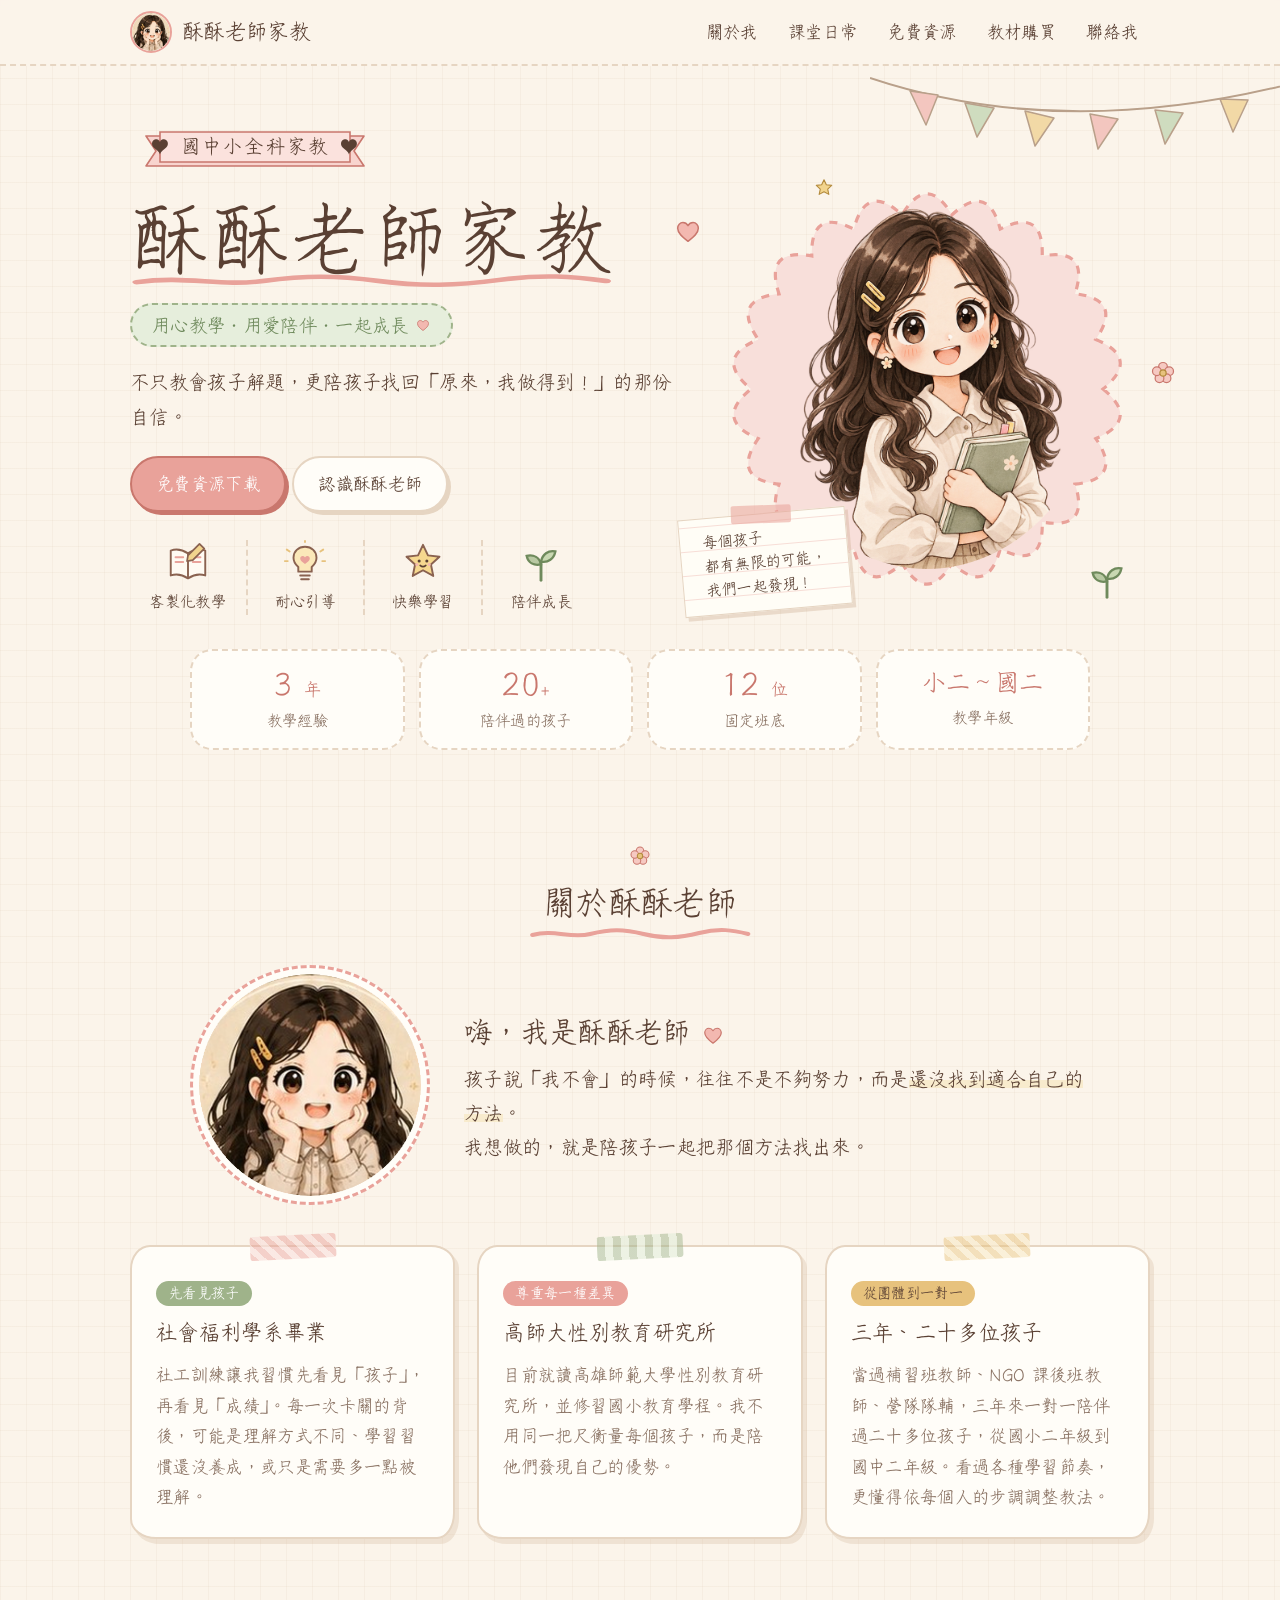
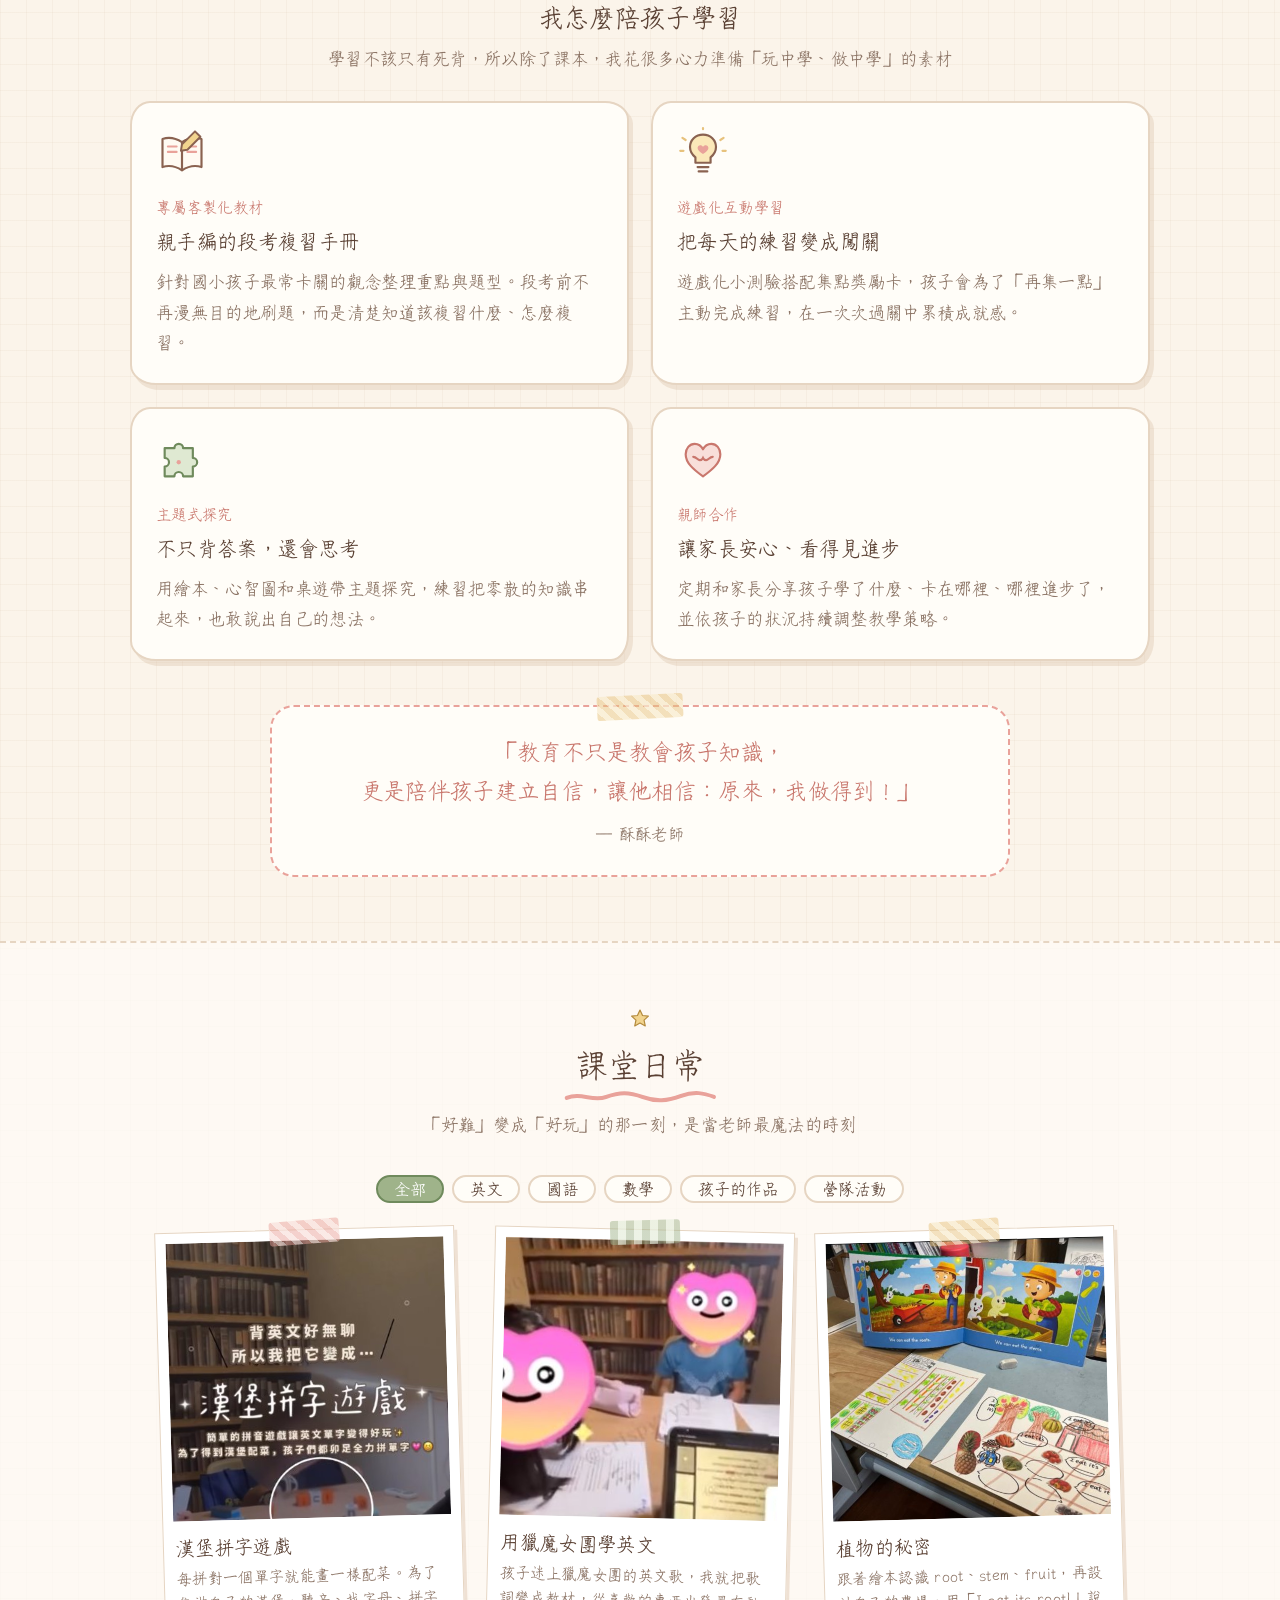
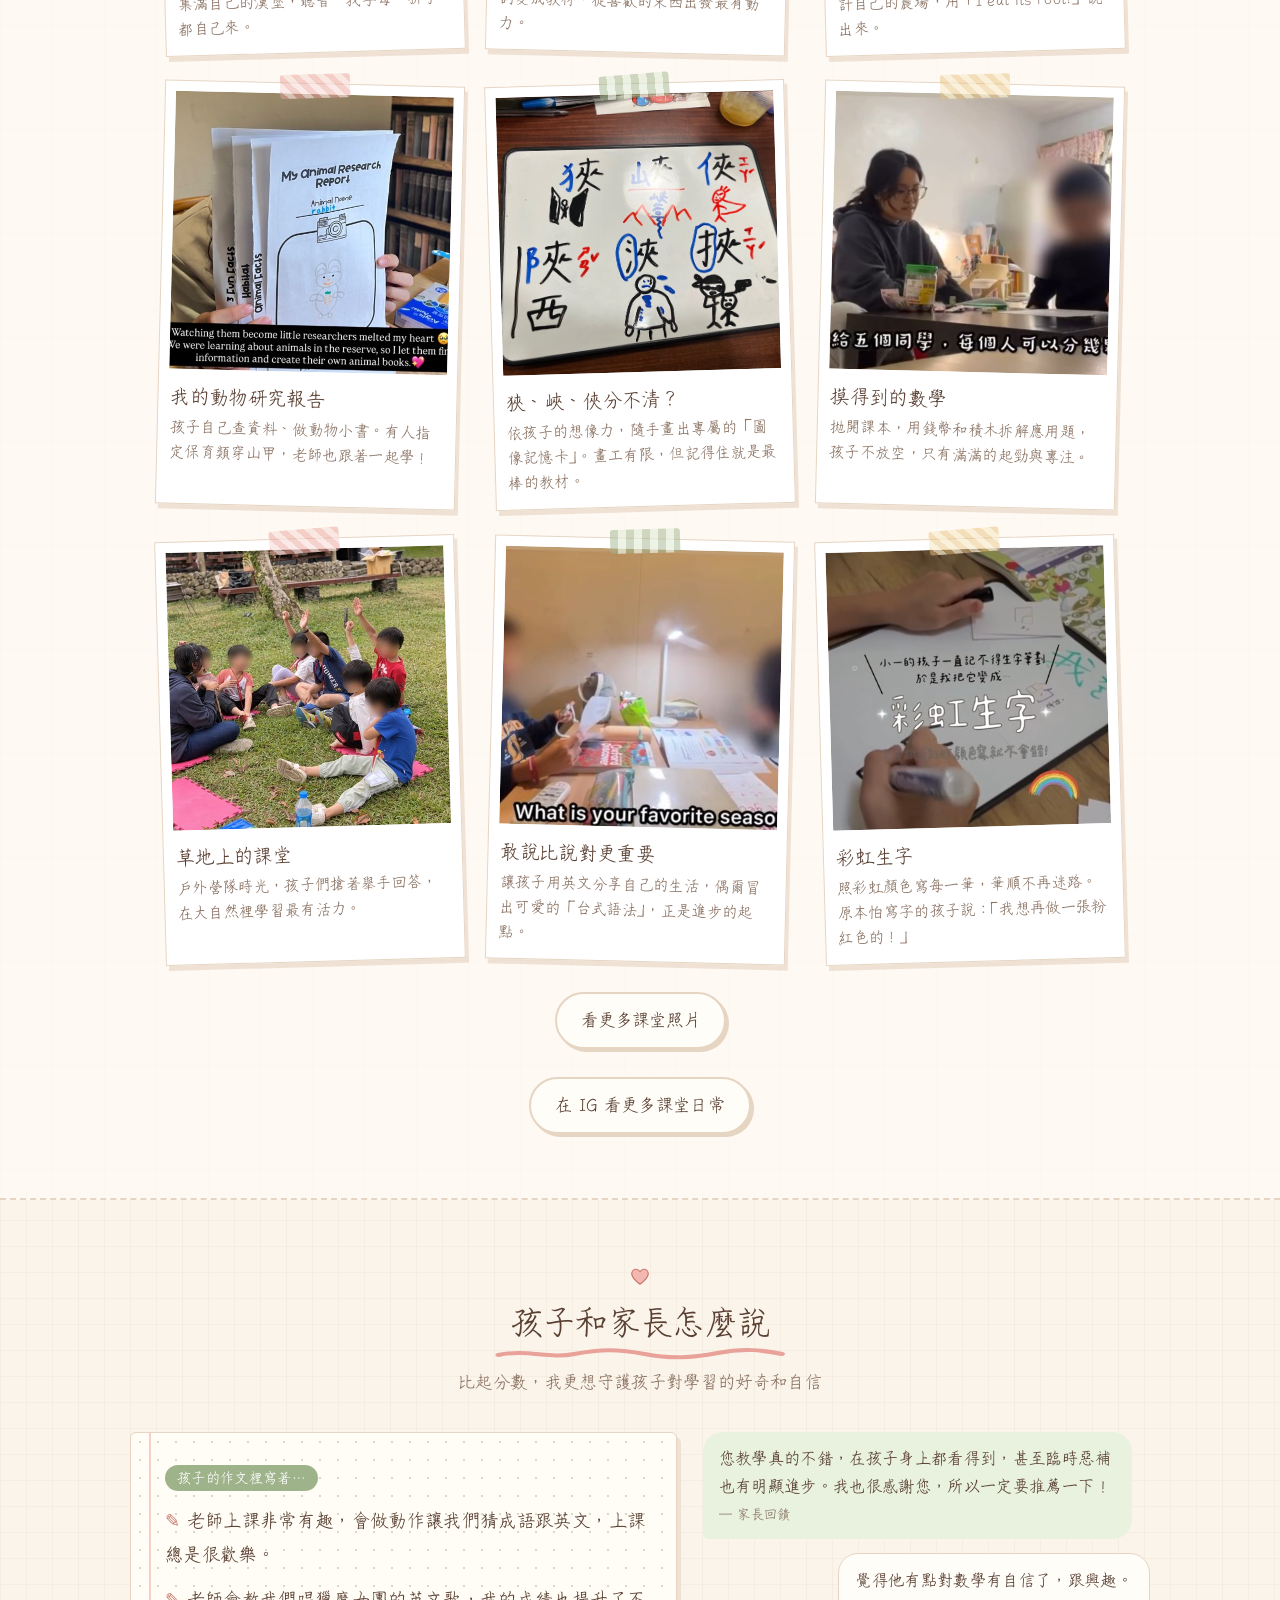
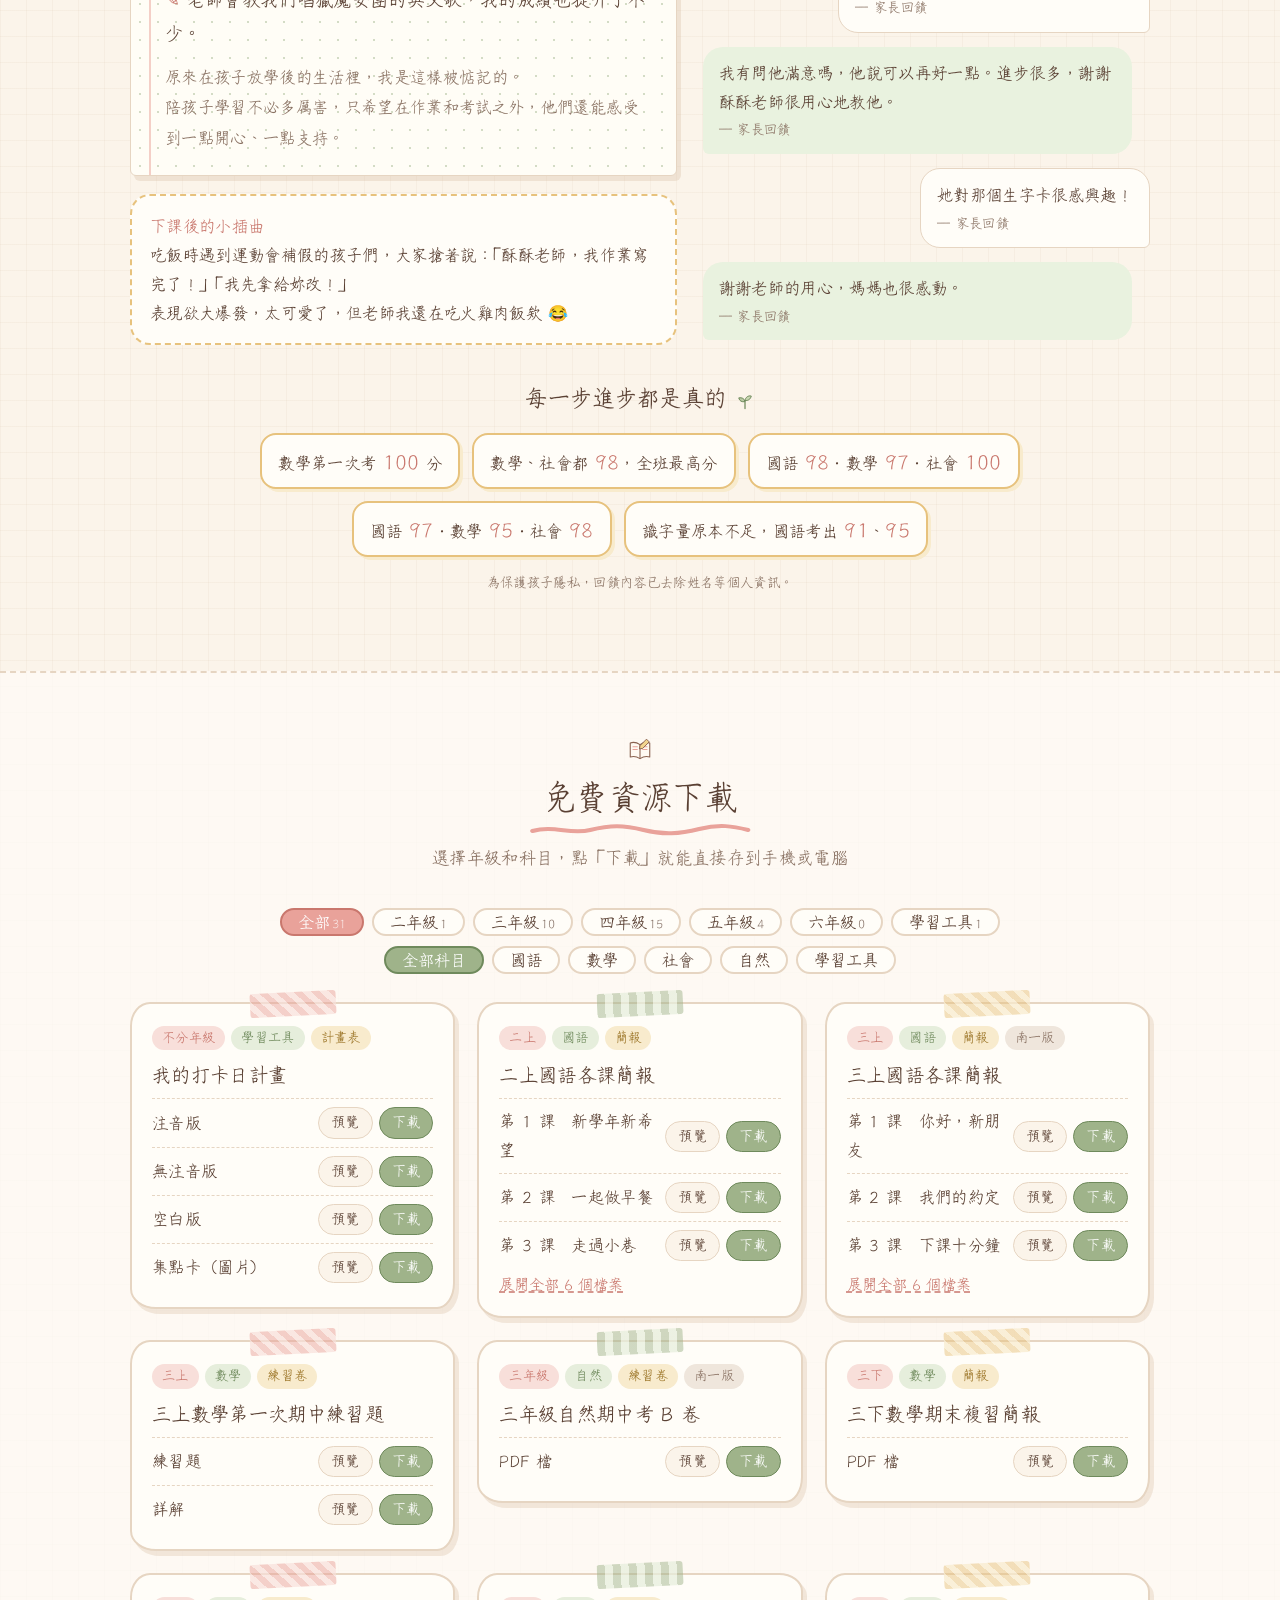
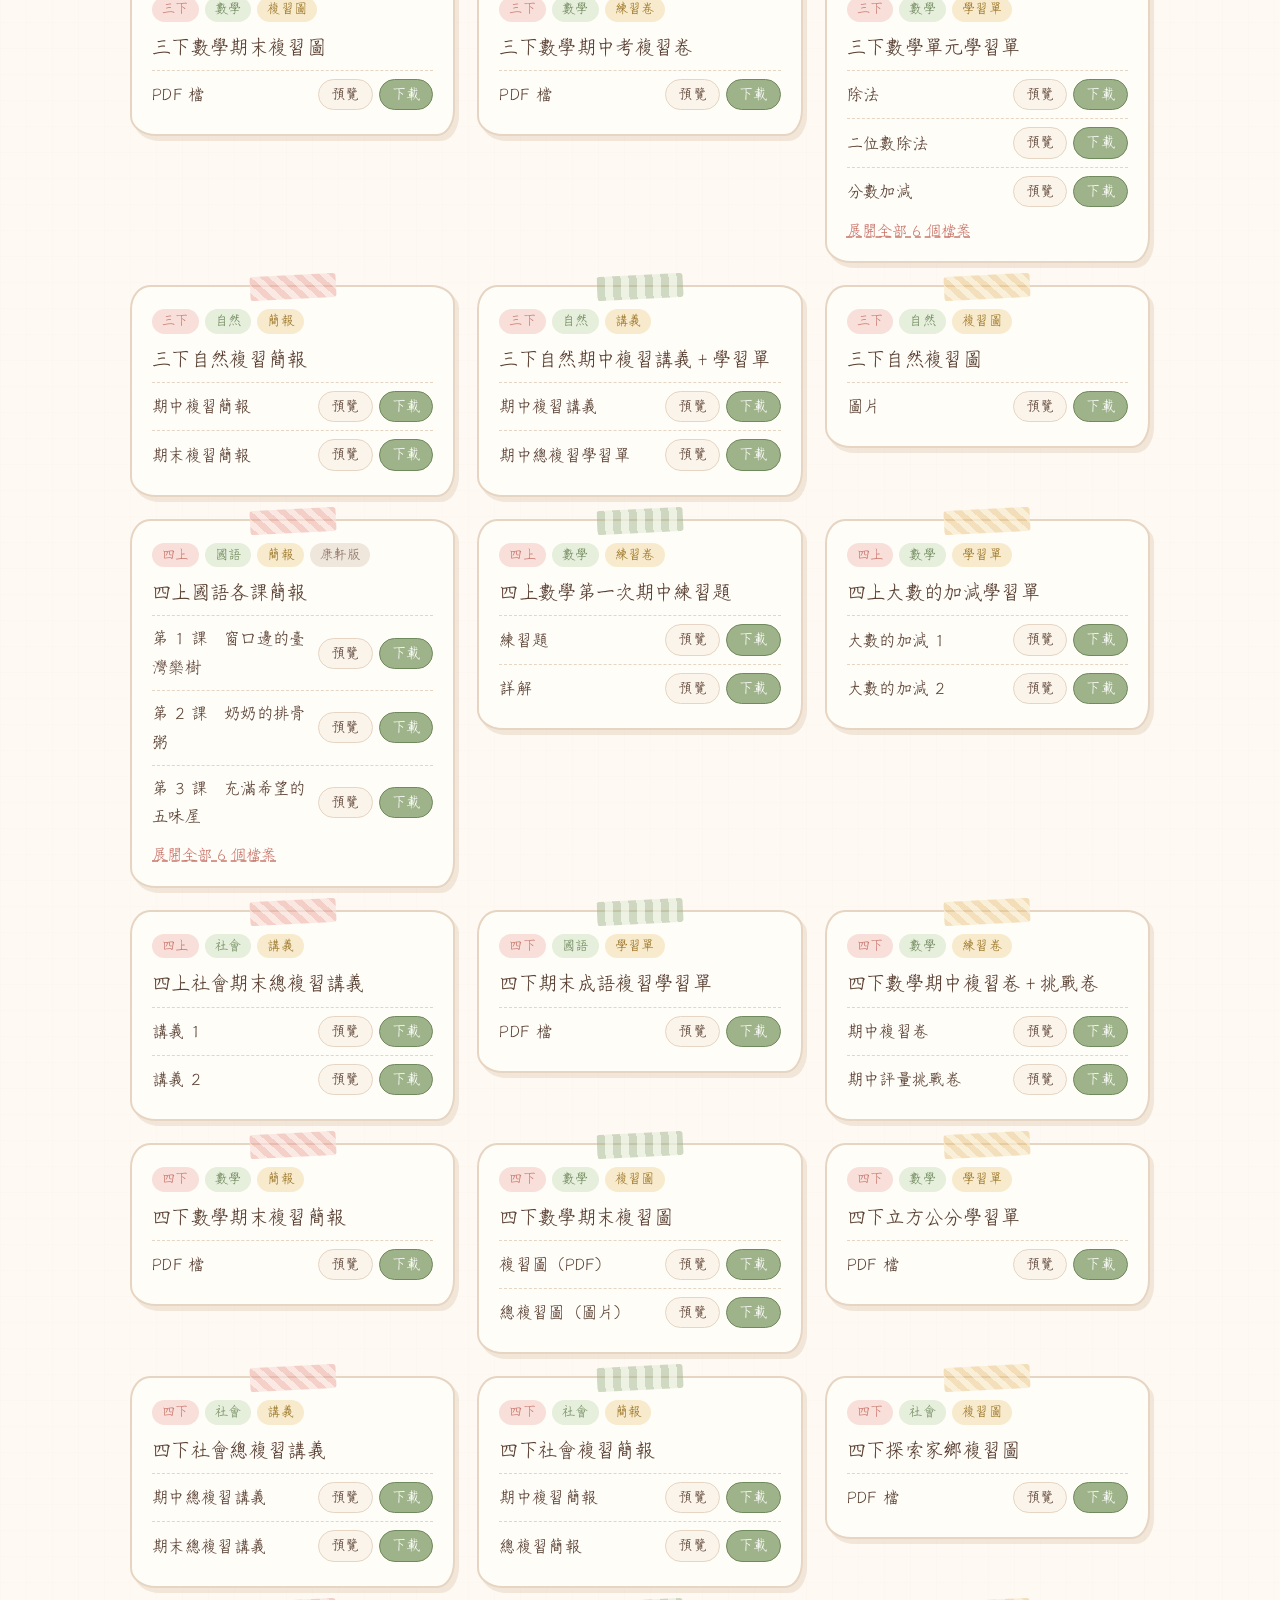
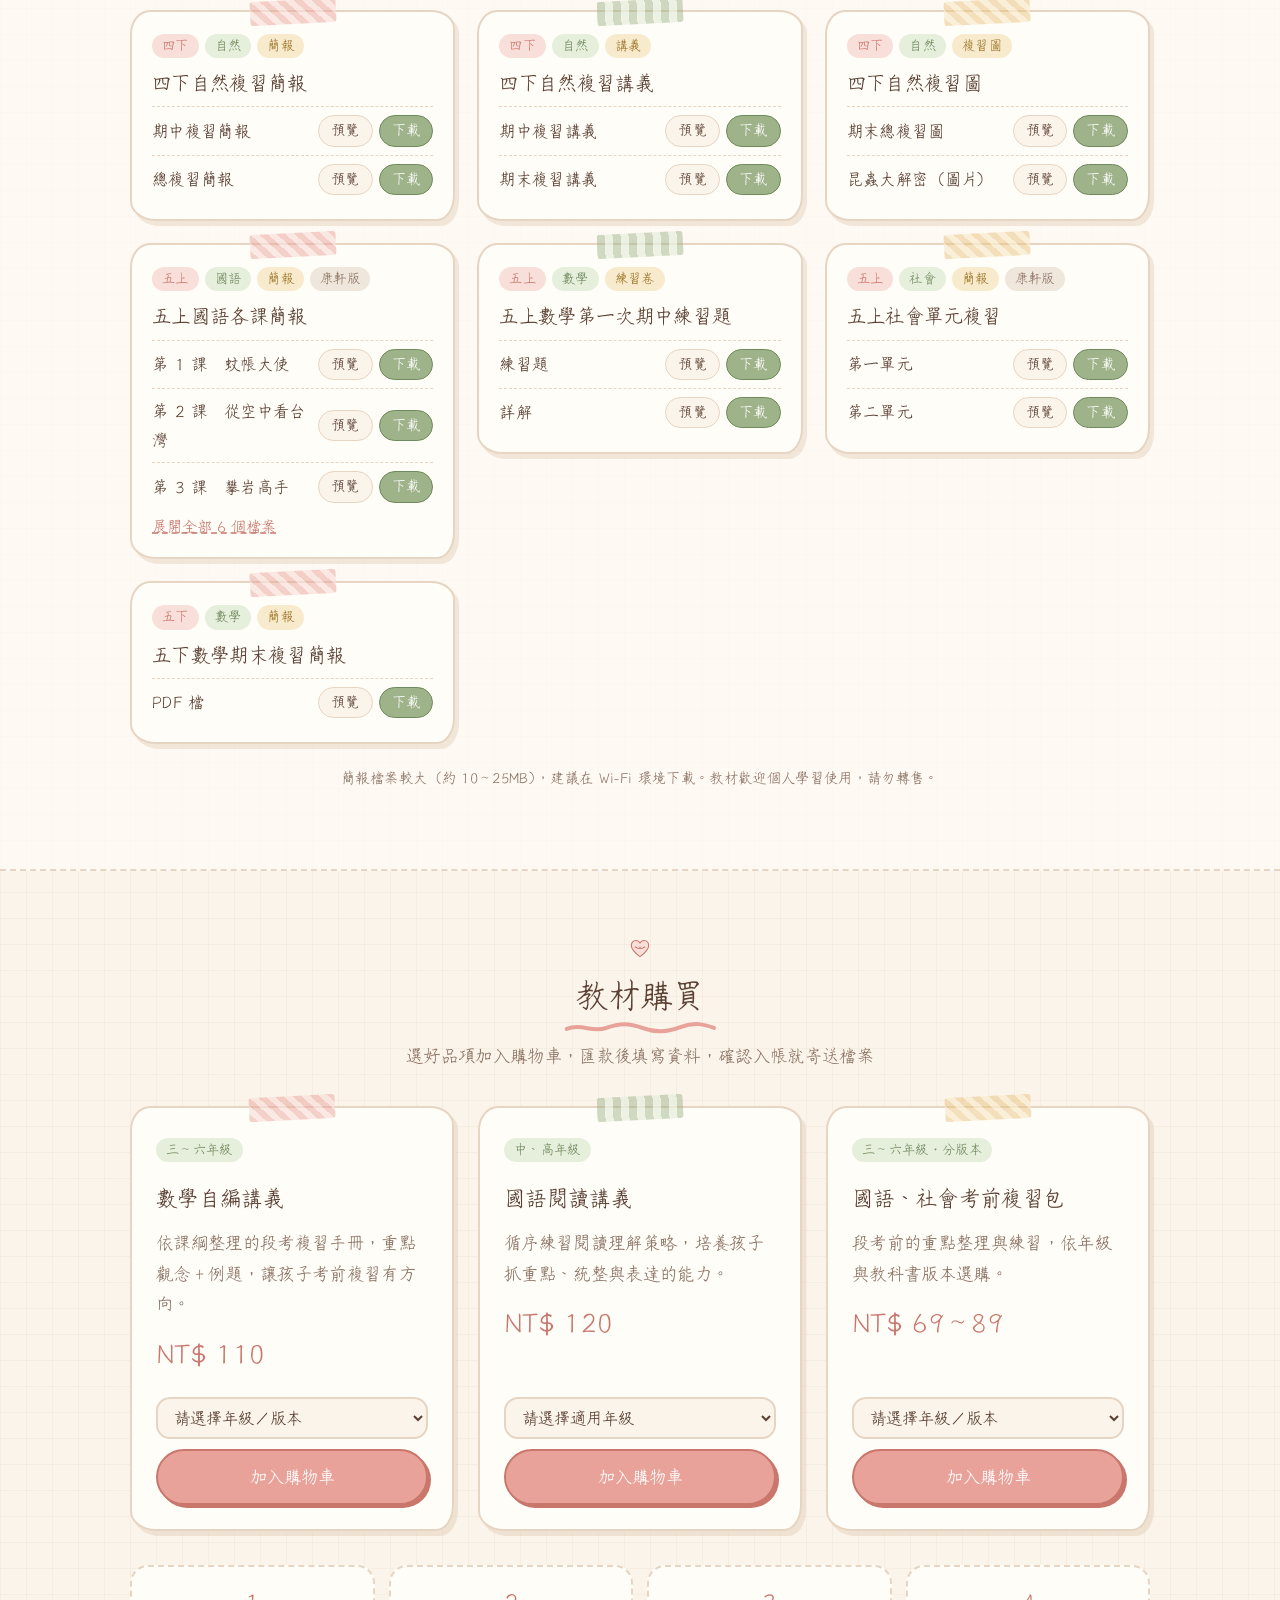
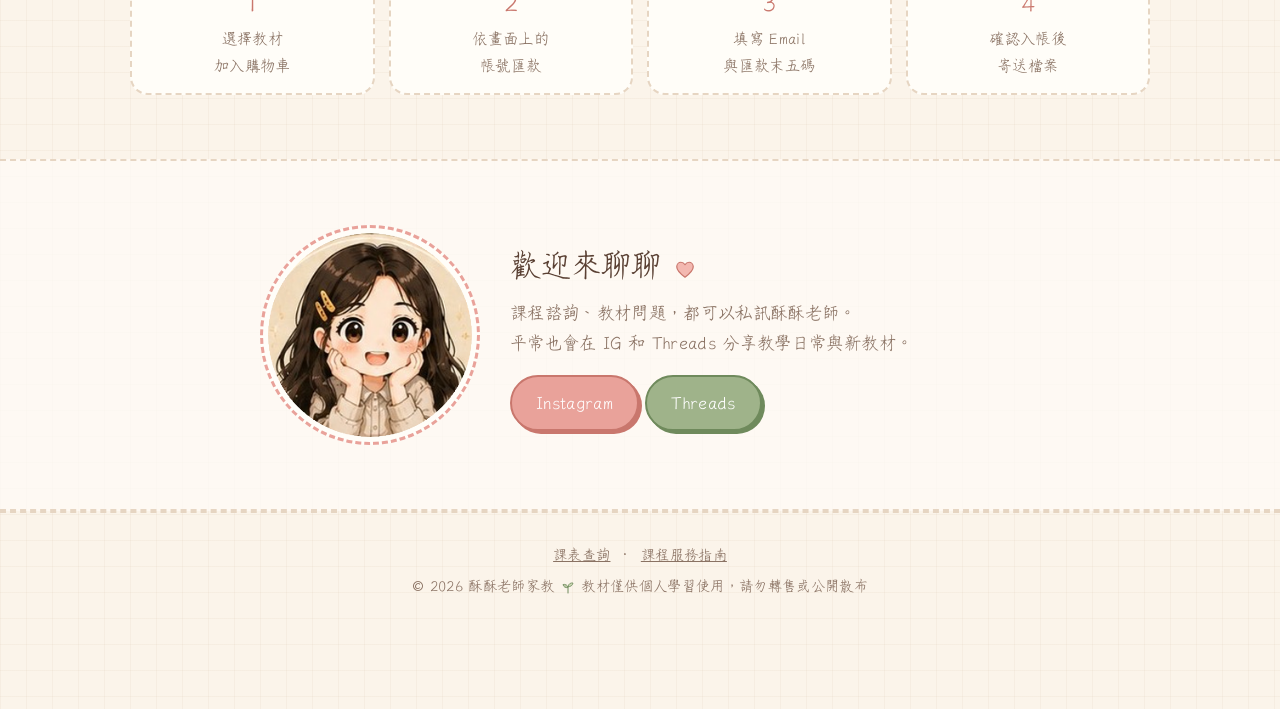
==== commit 5d682890: "Add files via upload" ====
--- a/index.html
+++ b/index.html
@@ -30,7 +30,7 @@
 a{color:inherit}
 img{max-width:100%;display:block}
 .wrap{max-width:1060px;margin:0 auto;padding:0 20px}
-button{font-family:inherit;color:var(--ink)}
+button{font-family:inherit}
 
 /* ---------- header ---------- */
 header{position:sticky;top:0;z-index:20;background:rgba(251,244,234,.94);backdrop-filter:blur(6px);border-bottom:2px dashed var(--line)}
@@ -250,22 +250,6 @@
 .mini-story{margin-top:18px;background:var(--card);border:2px dashed var(--honey);border-radius:20px;padding:16px 18px;font-size:16px}
 .mini-story b{font-weight:400;color:var(--pink-dark)}
 
-
-.step{display:flex;flex-direction:column;align-items:center;gap:6px}
-.step-label{font-size:14px;color:var(--muted)}
-.filters{gap:16px}
-.seg{display:inline-flex;background:var(--card);border:2px solid var(--line);border-radius:99px;padding:3px}
-.seg button{border:0;background:none;padding:4px 24px;border-radius:99px;font-size:17px;cursor:pointer}
-.seg button.active{background:var(--pink);color:#fff}
-.seg button .n{font-size:12px;opacity:.75;margin-left:3px}
-.crumb{text-align:center;margin:0 0 6px;font-size:18px}
-.crumb span{color:var(--muted);font-size:15px}
-.subj-sec{margin-top:30px}
-.subj-head{display:flex;align-items:center;gap:10px;font-size:23px;margin:0 0 16px;font-weight:400}
-.subj-head .dot{width:12px;height:12px;border-radius:50%;background:var(--sage)}
-.subj-head small{font-size:14px;color:var(--muted)}
-.subj-head::after{content:"";flex:1;border-top:2px dashed var(--line)}
-
 /* ---------- cart & modal ---------- */
 .cart-fab{position:fixed;right:18px;bottom:18px;z-index:30;background:var(--pink);color:#fff;border:2px solid var(--pink-dark);border-radius:99px;padding:12px 20px;font-size:17px;box-shadow:3px 4px 0 var(--pink-dark);cursor:pointer;display:none}
 .cart-fab.show{display:flex;gap:8px;align-items:center}
@@ -289,7 +273,7 @@
 .bank dl{display:grid;grid-template-columns:auto 1fr;gap:6px 14px;margin:0}
 .bank dt{color:var(--muted)}
 .bank dd{margin:0}
-.copy{margin-left:8px;font-size:13px;color:var(--ink);font-weight:600;padding:0 10px;border-radius:99px;border:1.5px solid var(--line);background:var(--paper);cursor:pointer}
+.copy{margin-left:8px;font-size:13px;padding:0 10px;border-radius:99px;border:1.5px solid var(--line);background:var(--paper);cursor:pointer}
 .notice{font-size:15px;color:var(--muted);margin:12px 0 0}
 form .field{margin-bottom:14px}
 form label{display:block;font-size:16px;margin-bottom:4px}
@@ -350,7 +334,6 @@
         <p class="lead">不只教會孩子解題，更陪孩子找回「原來，我做得到！」的那份自信。</p>
         <div class="btns">
           <a class="btn btn-primary" href="#resources">免費資源下載</a>
-          <a class="btn btn-sage" href="#shop">教材購買</a>
           <a class="btn btn-ghost" href="#about">認識酥酥老師</a>
         </div>
         <div class="points">
@@ -462,15 +445,13 @@
     <div class="wrap">
       <div class="sec-title">
         <div class="deco" style="display:flex;justify-content:center;gap:8px;margin-bottom:6px"><svg class="doodle" width="26" height="26"><use href="#i-book"/></svg></div>
-        <h2 class="ul">免費資源下載</h2><p>依「年級 → 學期 → 科目」找到需要的教材，點「下載」就能存到手機或電腦</p>
+        <h2 class="ul">免費資源下載</h2><p>選擇年級和科目，點「下載」就能直接存到手機或電腦</p>
       </div>
       <div class="filters">
-        <div class="step"><span class="step-label">① 選擇年級</span><div class="chips grade" id="gradeChips"></div></div>
-        <div class="step" id="semStep"><span class="step-label">② 選擇學期</span><div class="seg" id="semTabs"></div></div>
-        <div class="step" id="subjStep"><span class="step-label">③ 選擇科目</span><div class="chips" id="subjectChips"></div></div>
-      </div>
-      <p class="crumb" id="crumb"></p>
-      <div id="resGrid"></div>
+        <div class="chips grade" id="gradeChips"></div>
+        <div class="chips" id="subjectChips"></div>
+      </div>
+      <div class="res-grid" id="resGrid"></div>
       <p class="hint">簡報檔案較大（約 10～25MB），建議在 Wi-Fi 環境下載。教材歡迎個人學習使用，請勿轉售。</p>
     </div>
   </section>
@@ -527,53 +508,37 @@
 const dlUrl = id => `https://drive.google.com/uc?export=download&id=${id}`;
 const viewUrl = id => `https://drive.google.com/file/d/${id}/view`;
 const CN = ["","一","二","三","四","五","六"];
-const GRADES = [[2,"二年級"],[3,"三年級"],[4,"四年級"],[5,"五年級"],[6,"六年級"],["tool","學習工具"]];
+const GRADES = [["all","全部"],[2,"二年級"],[3,"三年級"],[4,"四年級"],[5,"五年級"],[6,"六年級"],["tool","學習工具"]];
 const SUBJECT_ORDER = ["國語","數學","社會","自然","英語","學習工具"];
-const SUBJ_COLOR = {"國語":"var(--pink)","數學":"var(--sage)","社會":"var(--honey)","自然":"#9cc3c9","英語":"#c7b3e0","學習工具":"var(--pink)"};
-let fGrade = 3, fSem = "上", fSubject = "全部科目", expanded = {};
-const inGrade = (r,g) => g === "tool" ? r.grade === "all" : String(r.grade) === String(g);
-const inSem = (r,sm) => !r.sem || r.sem === sm;
-function pool(){ return RESOURCES.map((r,i)=>({...r,i})).filter(r => inGrade(r,fGrade) && (fGrade === "tool" || inSem(r,fSem))); }
-function setGrade(g){ fGrade = g; fSubject = "全部科目";
-  if (g !== "tool") { const up = RESOURCES.filter(r => inGrade(r,g) && inSem(r,"上")).length, dn = RESOURCES.filter(r => inGrade(r,g) && inSem(r,"下")).length; if (fSem === "上" && !up && dn) fSem = "下"; if (fSem === "下" && !dn && up) fSem = "上"; }
-  renderRes(); }
+let fGrade = "all", fSubject = "全部科目", expanded = {};
+
+const matchGrade = r => fGrade === "all" || (fGrade === "tool" ? r.grade === "all" : String(r.grade) === String(fGrade));
+function renderChips(){
+  const pool = RESOURCES.filter(matchGrade);
+  const subs = [...new Set(pool.map(r => r.subject))].sort((a,b) => SUBJECT_ORDER.indexOf(a) - SUBJECT_ORDER.indexOf(b));
+  if (fSubject !== "全部科目" && !subs.includes(fSubject)) fSubject = "全部科目";
+  const count = g => RESOURCES.filter(r => g === "all" || (g === "tool" ? r.grade === "all" : String(r.grade) === String(g))).length;
+  document.getElementById("gradeChips").innerHTML = GRADES.map(([v,l]) =>
+    `<button class="chip ${String(fGrade)===String(v)?'active':''}" onclick="fGrade='${v}';renderRes()">${l}<span class="n">${count(v)}</span></button>`).join("");
+  document.getElementById("subjectChips").innerHTML = ["全部科目", ...subs].map(s =>
+    `<button class="chip ${fSubject===s?'active':''}" onclick="fSubject='${s}';renderRes()">${s}</button>`).join("");
+}
 function renderRes(){
-  const cnt = g => RESOURCES.filter(r => inGrade(r,g)).reduce((a,r)=>a+r.files.length,0);
-  document.getElementById("gradeChips").innerHTML = GRADES.map(([v,l]) =>
-    `<button class="chip ${String(fGrade)===String(v)?'active':''}" onclick="setGrade(${typeof v==='number'?v:`'${v}'`})">${l}<span class="n">${cnt(v)}</span></button>`).join("");
-  const isTool = fGrade === "tool";
-  document.getElementById("semStep").style.display = isTool ? "none" : "";
-  if (!isTool) {
-    const sc = sm => RESOURCES.filter(r => inGrade(r,fGrade) && inSem(r,sm)).reduce((a,r)=>a+r.files.length,0);
-    document.getElementById("semTabs").innerHTML = [["上","上學期"],["下","下學期"]].map(([v,l]) =>
-      `<button class="${fSem===v?'active':''}" onclick="fSem='${v}';fSubject='全部科目';renderRes()">${l}<span class="n">${sc(v)}</span></button>`).join("");
-  }
-  const list = pool();
-  const subs = [...new Set(list.map(r => r.subject))].sort((a,b) => SUBJECT_ORDER.indexOf(a) - SUBJECT_ORDER.indexOf(b));
-  if (fSubject !== "全部科目" && !subs.includes(fSubject)) fSubject = "全部科目";
-  document.getElementById("subjStep").style.display = subs.length > 1 ? "" : "none";
-  document.getElementById("subjectChips").innerHTML = ["全部科目", ...subs].map(sb =>
-    `<button class="chip ${fSubject===sb?'active':''}" onclick="fSubject='${sb}';renderRes()">${sb}</button>`).join("");
-  const gl = isTool ? "學習工具" : `${CN[fGrade]}年級 › ${fSem}學期`;
-  const total = list.reduce((a,r)=>a+r.files.length,0);
-  document.getElementById("crumb").innerHTML = total ? `${gl}　<span>共 ${total} 個檔案</span>` : "";
-  const shownSubs = fSubject === "全部科目" ? subs : [fSubject];
+  renderChips();
+  const list = RESOURCES.map((r,i) => ({...r, i})).filter(r => matchGrade(r) && (fSubject === "全部科目" || r.subject === fSubject))
+    .sort((a,b) => (a.grade==="all"?0:a.grade) - (b.grade==="all"?0:b.grade) || (a.sem||"上").localeCompare(b.sem||"上") || SUBJECT_ORDER.indexOf(a.subject) - SUBJECT_ORDER.indexOf(b.subject));
   const tapes = ["", "sage", "honey"];
-  const card = (r,k) => {
+  document.getElementById("resGrid").innerHTML = list.length ? list.map((r, k) => {
+    const gl = r.grade === "all" ? "不分年級" : CN[r.grade] + (r.sem ? r.sem : "年級");
     const many = r.files.length > 4 && !expanded[r.i];
     const shown = many ? r.files.slice(0, 3) : r.files;
     return `<div class="card res"><span class="tape ${tapes[k%3]}"></span>
-      <div class="meta"><span class="pill h">${r.type}</span>${r.version?`<span class="pill v">${r.version}版</span>`:""}${!isTool && !r.sem ? `<span class="pill v">不分學期</span>`:""}</div>
+      <div class="meta"><span class="pill">${gl}</span><span class="pill s">${r.subject}</span><span class="pill h">${r.type}</span>${r.version?`<span class="pill v">${r.version}版</span>`:""}</div>
       <h3>${r.title}</h3>
       <ul class="files">${shown.map(([n,id]) => `<li><span class="name">${n}</span><span class="acts"><a href="${viewUrl(id)}" target="_blank" rel="noopener">預覽</a><a class="dl" href="${dlUrl(id)}" target="_blank" rel="noopener">下載</a></span></li>`).join("")}</ul>
       ${many ? `<button class="more" onclick="expanded[${r.i}]=1;renderRes()">展開全部 ${r.files.length} 個檔案</button>` : ""}
     </div>`;
-  };
-  document.getElementById("resGrid").innerHTML = list.length ? shownSubs.map(sb => {
-    const items = list.filter(r => r.subject === sb);
-    return `<div class="subj-sec"><h3 class="subj-head"><span class="dot" style="background:${SUBJ_COLOR[sb]||'var(--sage)'}"></span>${sb}<small>${items.reduce((a,r)=>a+r.files.length,0)} 個檔案</small></h3>
-      <div class="res-grid">${items.map(card).join("")}</div></div>`;
-  }).join("") : `<div class="empty"><svg width="40" height="40"><use href="#i-sprout"/></svg><br>${gl}的資源正在準備中，敬請期待！</div>`;
+  }).join("") : `<div class="empty"><svg width="40" height="40"><use href="#i-sprout"/></svg><br>這個分類的資源正在準備中，敬請期待！</div>`;
 }
 
 /* ---------- 商品與購物車 ---------- */
--- a/fonts/tsuipita-more.css
+++ b/fonts/tsuipita-more.css
@@ -0,0 +1,60 @@
+@font-face{font-family:"ToneOZ Tsuipita";src:url("fonts/tsuipita-00.woff") format("woff");font-display:swap;unicode-range:U+2010-2013,U+2015,U+201A,U+201C-201D,U+2020-2021,U+2035,U+2070,U+2074-207A,U+207F,U+221A,U+2234-2235,U+2248,U+2252,U+2260-2261,U+2264-2267,U+2303-2304,U+2463-249B,U+24B8,U+24C7,U+25A1,U+25EF,U+2605-2606,U+2631-2637,U+2E83,U+2E85,U+2E87,U+2E89,U+2E8B-2E8D,U+2E94-2E99,U+2E9B,U+2EA1-2EA4,U+2EA6,U+2EA8-2EAA,U+2EAD-2EAE,U+2EB1-2EB3,U+2EB7,U+2EB9,U+2EBC-2EC0,U+2EC2-2EC3,U+2EC6,U+2ECA,U+2ECC-2ECD,U+2ED2,U+2ED6-2ED7,U+2EDD-2EDF,U+2EED,U+2EF2,U+2F01-2F03,U+2F05,U+2F07,U+2F09,U+2F0C-2F0E,U+2F10,U+2F13,U+2F15-2F16,U+2F19-2F1B,U+2F1E,U+2F21-2F22,U+2F27,U+2F2A,U+2F2C,U+2F2E,U+2F34-2F35,U+2F37,U+2F39-2F3B,U+2F41,U+2F46,U+2F59,U+2F67-2F68,U+2F71,U+2F8B-2F8C,U+2F91,U+2F98,U+2FA4,U+2FAA-2FAB,U+2FBD,U+2FCC,U+2FD5,U+3005-3007,U+3012,U+3014-3015,U+301C,U+3030,U+3033-3035,U+3041-3075}
+@font-face{font-family:"ToneOZ Tsuipita";src:url("fonts/tsuipita-01.woff") format("woff");font-display:swap;unicode-range:U+3076-3096,U+3099-309F,U+30A1-30FA,U+30FC-30FE,U+3105-312F,U+31A0-31B7,U+31BB,U+3220-3229,U+3280-3289,U+3401-3402,U+342D,U+3441,U+3469-346A,U+3473,U+347F,U+348B,U+3493,U+34B0,U+34B3,U+34D5,U+34DD-34DE,U+34E4,U+34E6,U+34F9,U+34FE,U+3502,U+3529,U+3536,U+353B,U+3541,U+3551-3552,U+3554,U+3558-3559,U+355C,U+3565,U+356D,U+3577-3579,U+35A1,U+35AA,U+35AD,U+35B8}
+@font-face{font-family:"ToneOZ Tsuipita";src:url("fonts/tsuipita-02.woff") format("woff");font-display:swap;unicode-range:U+35C7,U+35CE,U+35D8-35D9,U+35F1,U+35F3,U+35FE,U+3609,U+3614,U+361A,U+361D,U+3624,U+362D,U+362F,U+363A,U+3683,U+3687,U+3694,U+36A9,U+36B7,U+36C2,U+36EE,U+36F0,U+36F9,U+3711,U+3715,U+372E,U+3735,U+3737,U+373A,U+3749,U+374E,U+3757,U+375B,U+3760-3762,U+3771,U+3797,U+379E,U+37A6,U+37CF,U+37ED,U+37FC,U+3800,U+3820,U+3825,U+382F,U+3853,U+389D,U+38D4,U+38E5,U+38FF,U+3905,U+3909,U+393D,U+3944,U+394F,U+3966,U+396D-396E,U+3975,U+3994,U+39AE,U+39CC,U+39CE,U+39D1-39D2,U+39D6-39D7,U+39D9,U+39E1,U+39E3,U+39FB,U+39FE,U+3A02-3A03,U+3A08,U+3A11,U+3A17-3A18,U+3A1D,U+3A28,U+3A3B,U+3A40,U+3A4D,U+3A50,U+3A52,U+3A57,U+3A73-3A74,U+3A7B,U+3A8D,U+3A90,U+3A9F,U+3AC3-3AC4,U+3AD6,U+3B05,U+3B07,U+3B09-3B0A,U+3B31,U+3B39,U+3B58,U+3B84,U+3BAE,U+3BED,U+3BF6,U+3BFD,U+3C16,U+3C43,U+3C55,U+3C65,U+3C6A,U+3CAA,U+3CAF,U+3CB2,U+3CC2,U+3CC4-3CC5,U+3CCC,U+3CD2,U+3CFA,U+3CFD,U+3CFF,U+3D06,U+3D10-3D11,U+3D15,U+3D18-3D19,U+3D52,U+3D5D-3D5E,U+3D60,U+3D63,U+3D6B,U+3D7D,U+3D81,U+3D89,U+3D9F,U+3DCD,U+3DDB,U+3DEB,U+3DED-3DEE,U+3E0C,U+3E10,U+3E14,U+3E19,U+3E30,U+3E5C,U+3E5E,U+3E60,U+3E94,U+3E9C,U+3ED7,U+3EDE,U+3EEB,U+3F10,U+3F13,U+3F4E,U+3F63,U+3F75,U+3F80,U+3F8A,U+3F90,U+3FC8,U+3FCA,U+3FDC,U+3FED,U+3FF1,U+3FF8,U+3FFA,U+4007,U+4009,U+4010,U+401D,U+4020-4022,U+402F,U+4034,U+4046,U+406A,U+40C9,U+40D7-40D8,U+40DF,U+40F4,U+410D,U+410F,U+4119,U+4173,U+4180,U+4189,U+41BF,U+41C2,U+41C6,U+41C9,U+41D3,U+4204,U+4230,U+423E,U+4242,U+425B,U+4276,U+42B8,U+42C1,U+42C4,U+42F2,U+42F6,U+4308,U+430B,U+4328,U+4361,U+4366,U+436A,U+436E,U+437D,U+43A1,U+43FD,U+43FF,U+4410,U+4436,U+4453,U+4459,U+4479,U+4480,U+44B7,U+44C1,U+44D6,U+4525,U+4530,U+453F,U+4577,U+458D,U+458F,U+4599,U+45B3,U+45B5,U+45B8,U+45C6,U+45CA,U+45D0,U+45D6,U+45F6,U+4606,U+460F,U+4611-4612,U+4615,U+461A,U+4625,U+462E,U+4633,U+463C,U+463F,U+464F}
+@font-face{font-family:"ToneOZ Tsuipita";src:url("fonts/tsuipita-03.woff") format("woff");font-display:swap;unicode-range:U+4677,U+4695,U+469F,U+46BB,U+46CA,U+46D0,U+46D2,U+46DF,U+475F,U+4768,U+4772,U+4789,U+4793,U+479F,U+47A4,U+47C2,U+47C6,U+47D3,U+47D8,U+47EB,U+47F4,U+480A,U+481E,U+4820-4821,U+4825,U+4837,U+4856,U+4874,U+487E,U+488D,U+48A2,U+48B5,U+48DB,U+4908,U+4948,U+496B,U+499B,U+499F,U+49A7,U+49AF,U+49E2,U+4A26,U+4A32,U+4A34,U+4A49,U+4A64,U+4A66,U+4A6D,U+4AA2,U+4AA4,U+4ABB,U+4AC4,U+4AC9,U+4ACC,U+4ACF,U+4ADC,U+4B00,U+4B20-4B21,U+4B2A,U+4B33,U+4B45,U+4B54,U+4B6B,U+4BC0,U+4BCB,U+4BF1,U+4BFC,U+4C00,U+4C04,U+4C10,U+4C16,U+4C1F,U+4C30,U+4C41,U+4C47,U+4C77,U+4C7D,U+4C85,U+4CA0,U+4CB9,U+4CD8,U+4CE8,U+4D08,U+4D13,U+4D15,U+4D17-4D1A,U+4D38,U+4D5D,U+4D6C,U+4D8A,U+4D8C,U+4D95,U+4DC0-4DC1,U+4DC4,U+4DDA,U+4DE4,U+4DFC,U+4DFE,U+4E01-4E04,U+4E07-4E08,U+4E0C,U+4E0E-4E11,U+4E13,U+4E15-4E16,U+4E18-4E1F,U+4E21-4E25,U+4E27-4E2C,U+4E2E-4E31,U+4E33-4E36,U+4E38-4E3A,U+4E3C-4E3F,U+4E42-4E43,U+4E47-4E49,U+4E4C-4E50,U+4E52-4E59,U+4E5C-4E5E,U+4E60-4E61,U+4E63,U+4E66,U+4E69-4E6A,U+4E70-4E71,U+4E73,U+4E78,U+4E7E,U+4E80,U+4E82,U+4E85,U+4E88-4E89,U+4E8D-4E8F,U+4E91,U+4E93,U+4E95-4E96,U+4E98-4EA2,U+4EA4-4EA9,U+4EAC-4EAF,U+4EB1-4EB3,U+4EB5-4EB9,U+4EBB-4EBC,U+4EBE-4EBF,U+4EC1-4EC7,U+4EC9-4ECB,U+4ECD-4ECF,U+4ED1,U+4ED3-4ED5,U+4ED7,U+4ED9-4EDA,U+4EDD-4EDF,U+4EE1,U+4EE4,U+4EE8,U+4EEA-4EEC,U+4EEE,U+4EF0}
+@font-face{font-family:"ToneOZ Tsuipita";src:url("fonts/tsuipita-04.woff") format("woff");font-display:swap;unicode-range:U+4EF2-4EF3,U+4EF5,U+4EF7,U+4EFB,U+4EFF-4F01,U+4F03,U+4F08-4F0B,U+4F0D-4F11,U+4F13,U+4F15,U+4F17-4F1B,U+4F1D-4F20,U+4F22,U+4F24-4F28,U+4F2A-4F2B,U+4F2F-4F32,U+4F36-4F38,U+4F3A-4F3E,U+4F40-4F41,U+4F43,U+4F46-4F4A,U+4F4C,U+4F4E,U+4F50-4F5B,U+4F5D-4F5F,U+4F62-4F65,U+4F67,U+4F69-4F6A,U+4F6C,U+4F6E-4F70,U+4F73-4F74,U+4F76-4F7E,U+4F80-4F84,U+4F87-4F8A,U+4F8C-4F8D,U+4F8F-4F91,U+4F94,U+4F96-4F98,U+4F9A,U+4F9C,U+4F9E,U+4FA0-4FA1,U+4FA3,U+4FA5-4FAA,U+4FAC-4FAF,U+4FB2,U+4FB5-4FB7,U+4FB9,U+4FBB,U+4FBF-4FC5,U+4FC7,U+4FCA,U+4FCC-4FD1,U+4FD4,U+4FD7-4FDC,U+4FDE-4FE0,U+4FE3,U+4FE6,U+4FE8-4FEA,U+4FED,U+4FEF,U+4FF1-4FF6,U+4FF8,U+4FFA-4FFB,U+4FFE,U+5000,U+5002,U+5005-5006,U+5008-5009,U+500C-500D,U+500F-5010,U+5012-5018,U+501A-502F,U+5033,U+5038-503A,U+503C-503E,U+5041,U+5043-5044,U+5046-504F,U+5053,U+5055,U+5058,U+505C-5060,U+5062,U+5065,U+5069-506D,U+506F-5070,U+5072,U+5074-5078}
+@font-face{font-family:"ToneOZ Tsuipita";src:url("fonts/tsuipita-05.woff") format("woff");font-display:swap;unicode-range:U+507A-507B,U+507D-5080,U+5083,U+5085,U+5088-5089,U+508C-508E,U+5091-5092,U+5094-5096,U+5098,U+509A-509C,U+509E,U+50A2-50A3,U+50A5,U+50A7-50AA,U+50AC-50AF,U+50B1,U+50B3-50B5,U+50B7,U+50BA-50BB,U+50BE,U+50C2-50C4,U+50C6-50CA,U+50CD-50CF,U+50D1,U+50D3-50D7,U+50DA-50DB,U+50DD-50DE,U+50E3-50EE,U+50F0-50F1,U+50F3,U+50F5-50F6,U+50FB,U+50FD-5109,U+510B-510E,U+5110-5115,U+5117-5118,U+511A-511C,U+511E-511F,U+5121-5122,U+5124-5127,U+5129,U+512D,U+5131-5135,U+5137-513D,U+513F-5141,U+5144,U+5146-5147,U+514C,U+514E,U+5150-5152,U+5154-5157,U+5159-515E,U+5161-5163,U+5166,U+5169-516B,U+516E,U+5170,U+5173-5176,U+5178-5179,U+517B-517E,U+5180-5182,U+5184-5189,U+518C,U+518F-519C,U+519E,U+51A0,U+51A2-51A5,U+51A7,U+51AA-51AC,U+51AF-51B7,U+51BB-51BD,U+51C0,U+51C2,U+51C4,U+51C6-51CD,U+51CF,U+51D1,U+51D4,U+51D6,U+51D8,U+51DB-51DD,U+51DF-51E2,U+51E4-51E7,U+51E9-51EB,U+51ED,U+51EF-51F1,U+51F3-51F9,U+51FB-51FC}
+@font-face{font-family:"ToneOZ Tsuipita";src:url("fonts/tsuipita-06.woff") format("woff");font-display:swap;unicode-range:U+51FD,U+51FF-5204,U+5207-520E,U+5210-5213,U+5216-521C,U+5220,U+5223-5224,U+5226-5228,U+522A-522E,U+5231-5236,U+5238-5239,U+523B-5244,U+5247,U+5249-524C,U+524E-5252,U+5254-5257,U+5259-5261,U+5263-5265,U+5267-5270,U+5272-5275,U+5277-527A,U+527D-5284,U+5287-528A,U+528C-528D,U+528F-5293,U+5296,U+5298-529A,U+529D-529E,U+52A1-52A3,U+52A6,U+52A8-52A9,U+52AB-52AD,U+52B1-52B5,U+52B9,U+52BB-52BC,U+52BE-52BF,U+52C1,U+52C3,U+52C5,U+52C7,U+52C9,U+52CB-52CD,U+52D0-52D2,U+52D4,U+52D6-52D8,U+52DA-52DB,U+52DD-52E0,U+52E3-52E7,U+52E9,U+52F0-52F3,U+52F7-52FC,U+52FE,U+5300,U+5302-5304,U+5306,U+5308-530D,U+530F-5310,U+5312,U+5315,U+5317,U+5319-531A,U+531C-531D,U+531F-5321,U+5326,U+532A,U+532D-532E,U+5330-5331,U+5333-5336,U+5338-5340,U+5342-5345,U+5347-5356,U+5358,U+535A,U+535C-5360,U+5362-5364,U+5366-5369,U+536B-536D}
+@font-face{font-family:"ToneOZ Tsuipita";src:url("fonts/tsuipita-07.woff") format("woff");font-display:swap;unicode-range:U+536E-5375,U+5378-537D,U+537F-5380,U+5382,U+5384-5386,U+5389-538F,U+5393-5396,U+5398-539E,U+53A0,U+53A2-53A6,U+53A8-53AA,U+53AD-53B0,U+53B2-53B4,U+53B6-53B7,U+53B9-53BB,U+53BE-53C4,U+53C6-53CA,U+53CC-53CE,U+53D1-53D2,U+53D4-53DC,U+53DF-53E2,U+53E4-53E6,U+53E8-53E9,U+53EC-53EE,U+53F1-53F9,U+53FB-53FD,U+5401-5403,U+5405-5406,U+5409-540B,U+540E-5410,U+5412-5417,U+541B,U+541D-5421,U+5423-5424,U+5426-5439,U+543B-5440,U+5442-5443,U+5446,U+5448-544C,U+544E,U+5450-5459,U+545B-545D,U+5462,U+5464-5468,U+546A-546B,U+5470-5472,U+5474-5478,U+547A-547B,U+547D-5482,U+5484,U+5486-5488,U+548A-548B,U+548D-5490,U+5492,U+5494-5497,U+5499-549B,U+549D,U+54A1-54AF,U+54B1-54B8,U+54BA-54C0,U+54C2-54C6}
+@font-face{font-family:"ToneOZ Tsuipita";src:url("fonts/tsuipita-08.woff") format("woff");font-display:swap;unicode-range:U+54C7-54D7,U+54D9-54DA,U+54DC-54DF,U+54E1-54E9,U+54EB,U+54ED-54F3,U+54F6-54F7,U+54F9-54FA,U+54FC-54FD,U+54FF,U+5501,U+5504-5509,U+550C,U+550F-5511,U+5513-5518,U+551A-551B,U+551D-551E,U+5520-5527,U+5529-552C,U+552F-5533,U+5535-5538,U+553B-553C,U+553E-5541,U+5543-5545,U+5548-554B,U+554D-554E,U+5550-5558,U+555A,U+555C-555F,U+5561-5567,U+5569-556E,U+5570-5572,U+5574-5578,U+557B-557E,U+5580-5584,U+5586-558F,U+5591-5594,U+5598-559A,U+559C-559F,U+55A2-55A4,U+55A6-55AD,U+55B0-55B3,U+55B5-55B7,U+55B9-55BE,U+55C0-55C1,U+55C3-55D4,U+55D6-55D7,U+55D9-55DF,U+55E1-55E7,U+55E9-55EC,U+55EF-55F3,U+55F5-55F7,U+55F9-5602,U+5604-5606,U+5608-5609,U+560C-560F}
+@font-face{font-family:"ToneOZ Tsuipita";src:url("fonts/tsuipita-09.woff") format("woff");font-display:swap;unicode-range:U+5610-5618,U+561A-561C,U+561E-561F,U+5622-5625,U+5627,U+5629,U+562C-5639,U+563B,U+563D,U+563F-5643,U+5645-5647,U+5649,U+564C-5650,U+5653-5654,U+5657-565A,U+565C,U+565E,U+5660,U+5662-5666,U+5668-566D,U+566F-5674,U+5676-567D,U+5680-5688,U+568C,U+568E-5690,U+5693,U+5695,U+5697-569A,U+569C,U+569F,U+56A1,U+56A3,U+56A5-56A8,U+56AB-56AF,U+56B1-56B7,U+56BB-56BC,U+56BE-56C3,U+56C5,U+56C8-56CD,U+56D1,U+56D3-56D4,U+56D7-56DA,U+56DD,U+56DF-56E5,U+56E7,U+56EA-56F5,U+56F7,U+56F9-56FA,U+56FD-56FF,U+5702-570A,U+570C-570D,U+570F,U+5712-5715,U+571B-571C,U+571E-5720,U+5723,U+5727,U+5729-572A,U+572C-572F,U+5733,U+5739-573B,U+5741-5742,U+5744-5747,U+5749-574A,U+574C-574F,U+5751,U+5753,U+5757,U+575A-5761,U+5763-5764,U+5766,U+5768-576B,U+576D,U+576F-5771,U+5773,U+5775-5777,U+577B-577C,U+577F,U+5782,U+5784-5786,U+578C-578D,U+5792-5795,U+5797,U+579A-579B,U+579D}
+@font-face{font-family:"ToneOZ Tsuipita";src:url("fonts/tsuipita-10.woff") format("woff");font-display:swap;unicode-range:U+579E-57A4,U+57A6-57A7,U+57A9,U+57AB,U+57AD-57B2,U+57B4,U+57B8,U+57BA-57BB,U+57BF,U+57C2-57C3,U+57C6-57C7,U+57CB-57CC,U+57CE-57CF,U+57D2,U+57D4-57D5,U+57D7-57E1,U+57E4,U+57E7,U+57ED,U+57EF-57F0,U+57F2-57F6,U+57F8,U+57FA-57FD,U+5800-5807,U+5809-580B,U+580D,U+5810-5811,U+5815-5817,U+5819,U+581B,U+581D-581E,U+5820-5821,U+5824-582A,U+582D-5830,U+5832,U+5835-5837,U+583D,U+583F-5841,U+5844,U+5846,U+5848-584D,U+584F,U+5851-5855,U+5857-585A,U+585C,U+585E-585F,U+5861-5862,U+5864-5865,U+5868-5869,U+586C-586D,U+5871-5872,U+5875,U+5879-587A,U+587C-5881,U+5884-5886,U+5889-588B,U+588D,U+5890,U+5892-5893,U+5896-589A,U+589C-589D,U+589F-58A3,U+58A6,U+58A8-58AA,U+58AC,U+58AE-58AF,U+58B1,U+58B3,U+58BA-58BC,U+58BE,U+58C1,U+58C4-58C8,U+58CA,U+58CC-58CE,U+58D1-58D6,U+58D8-58DA,U+58DC-58E0,U+58E2,U+58E4,U+58E9,U+58EB-58EC,U+58EE-58F4,U+58F6,U+58F8-58FD,U+5900,U+5902-5904,U+5906-5907,U+5909-590B,U+590D,U+590F,U+5912,U+5914-5916,U+5919,U+591C,U+591F,U+5922,U+5924-5925,U+5928,U+592A-592F,U+5932,U+5934,U+5937-593A,U+593C,U+5940-5942,U+5944-5945,U+5947}
+@font-face{font-family:"ToneOZ Tsuipita";src:url("fonts/tsuipita-11.woff") format("woff");font-display:swap;unicode-range:U+5948-594C,U+594E,U+5950-5958,U+595A,U+595E,U+5960-5962,U+5965,U+5967-596E,U+5970,U+5973-5974,U+5978-5979,U+597C,U+5981,U+5983-5984,U+5986-5988,U+598A,U+598D-598E,U+5990,U+5992-5993,U+5996-5999,U+599D-599E,U+59A0,U+59A2-59A5,U+59A8-59AC,U+59AE-59AF,U+59B2-59B3,U+59B8-59BB,U+59BE,U+59C1,U+59C6,U+59C9-59CA,U+59CC-59D2,U+59D4,U+59D7-59DA,U+59DC-59DE,U+59E3-59E6,U+59E8,U+59EA-59EC,U+59EE,U+59F1,U+59F8-59FD,U+59FF-5A01,U+5A03-5A09,U+5A0C,U+5A11-5A13,U+5A16,U+5A18-5A19,U+5A1B-5A1C,U+5A1F-5A20,U+5A23,U+5A25,U+5A29,U+5A2D,U+5A2F,U+5A31-5A32,U+5A34-5A36,U+5A38,U+5A3C-5A3D,U+5A3F-5A41,U+5A46,U+5A49-5A4A,U+5A50-5A51,U+5A53,U+5A55,U+5A57,U+5A5A,U+5A5E-5A60,U+5A62-5A63,U+5A65-5A67,U+5A6A,U+5A6C-5A6D,U+5A73-5A78,U+5A7A,U+5A7C,U+5A7E-5A7F,U+5A8C-5A8D,U+5A90,U+5A92,U+5A94-5A97,U+5A9A-5A9B,U+5A9E-5AA0,U+5AA2,U+5AA5-5AA7,U+5AAA,U+5AAC,U+5AAE-5AAF,U+5AB1-5AB3,U+5AB5,U+5AB7-5AB8,U+5ABA-5ABF,U+5AC1-5AC2,U+5AC4,U+5AC7-5AC9,U+5ACB-5ACC,U+5ACF,U+5AD2,U+5AD4-5AD8,U+5ADA-5ADC,U+5ADF-5AE1,U+5AE3,U+5AE5-5AE6,U+5AE9-5AEE,U+5AF0-5AF3,U+5AF5-5AF7,U+5AFA-5AFB,U+5AFD,U+5AFF-5B00,U+5B03,U+5B05,U+5B08-5B09,U+5B0B-5B0C,U+5B16-5B17,U+5B19,U+5B1B,U+5B1D}
+@font-face{font-family:"ToneOZ Tsuipita";src:url("fonts/tsuipita-12.woff") format("woff");font-display:swap;unicode-range:U+5B21-5B22,U+5B24-5B25,U+5B2A,U+5B2C-5B2D,U+5B2F-5B30,U+5B32,U+5B34,U+5B37-5B38,U+5B3D-5B40,U+5B43,U+5B45,U+5B4B-5B4C,U+5B4F,U+5B51,U+5B53-5B56,U+5B59-5B5D,U+5B5F,U+5B62-5B66,U+5B68,U+5B6A-5B6D,U+5B70-5B76,U+5B7A-5B7D,U+5B7F-5B82,U+5B84-5B85,U+5B87-5B88,U+5B8B,U+5B8E-5B8F,U+5B93,U+5B95,U+5B97-5B99,U+5B9B-5BA1,U+5BA3-5BA8,U+5BAA-5BAC,U+5BAE,U+5BB0,U+5BB3-5BB5,U+5BB8,U+5BBB-5BC3,U+5BC5,U+5BC7,U+5BCC-5BCE,U+5BD0-5BD8,U+5BDB-5BE2,U+5BE4-5BE5,U+5BE7-5BE9,U+5BEC,U+5BEE-5BF1,U+5BF3,U+5BF5-5BF6,U+5BF8-5BFC,U+5BFE-5C00,U+5C02-5C07,U+5C09,U+5C0C,U+5C10,U+5C12,U+5C14-5C19,U+5C1B-5C20,U+5C22-5C25,U+5C27-5C2A,U+5C2C,U+5C30,U+5C32,U+5C34,U+5C36-5C39,U+5C3B-5C46,U+5C48-5C4A,U+5C4C-5C51,U+5C53,U+5C58-5C59,U+5C5B-5C5E,U+5C60-5C69,U+5C6D-5C6F,U+5C74-5C75,U+5C79-5C7A,U+5C7C,U+5C7E-5C7F,U+5C81-5C83,U+5C85,U+5C88-5C89,U+5C8B-5C8D,U+5C8F-5C92,U+5C94-5C9D,U+5CA0-5CA3,U+5CA5,U+5CA7-5CA8}
+@font-face{font-family:"ToneOZ Tsuipita";src:url("fonts/tsuipita-13.woff") format("woff");font-display:swap;unicode-range:U+5CAA-5CAE,U+5CB1,U+5CB3,U+5CB5,U+5CB7-5CB9,U+5CBD,U+5CBF,U+5CC1,U+5CC3-5CC4,U+5CC7,U+5CC9,U+5CCB-5CCC,U+5CD0,U+5CD2,U+5CD7-5CDB,U+5CDD,U+5CE0-5CE1,U+5CE3-5CE6,U+5CE8-5CEA,U+5CED-5CF1,U+5CF4,U+5CF6,U+5CFB,U+5CFD,U+5CFF,U+5D01-5D04,U+5D06-5D08,U+5D0D-5D0E,U+5D10-5D14,U+5D16-5D1B,U+5D1D-5D24,U+5D26-5D27,U+5D29,U+5D2D-5D2E,U+5D30-5D31,U+5D34,U+5D37,U+5D3A,U+5D3D-5D3F,U+5D41-5D42,U+5D47-5D48,U+5D4A-5D4C,U+5D4E-5D50,U+5D52-5D55,U+5D57-5D5B,U+5D5D-5D5E,U+5D62,U+5D65,U+5D69,U+5D6B-5D6C,U+5D6F,U+5D72,U+5D74,U+5D77-5D78,U+5D7D-5D84,U+5D87-5D8D,U+5D92-5D95,U+5D97,U+5D99-5D9A,U+5D9D-5DA2,U+5DA7,U+5DAA-5DAE,U+5DB0,U+5DB2,U+5DB4-5DB5,U+5DB7-5DB8,U+5DBA-5DBE,U+5DC0,U+5DC2-5DC3,U+5DC5-5DC7,U+5DC9-5DCB,U+5DCD,U+5DCF,U+5DD1-5DD4,U+5DD6,U+5DD8-5DD9,U+5DDB-5DDE,U+5DE0-5DE3,U+5DE6-5DE9,U+5DEB,U+5DEF-5DF0,U+5DF3-5DF5,U+5DF9,U+5DFB,U+5DFD-5E02,U+5E05-5E06,U+5E08-5E0A,U+5E0E-5E12,U+5E14-5E1D,U+5E1F,U+5E21-5E29,U+5E2C-5E32,U+5E34,U+5E37,U+5E3B-5E3D,U+5E40,U+5E42-5E45,U+5E47-5E48,U+5E4B-5E4C,U+5E4E}
+@font-face{font-family:"ToneOZ Tsuipita";src:url("fonts/tsuipita-14.woff") format("woff");font-display:swap;unicode-range:U+5E50,U+5E53-5E55,U+5E57-5E59,U+5E5B,U+5E5D-5E63,U+5E66-5E6E,U+5E70,U+5E72,U+5E75-5E87,U+5E89-5E8C,U+5E90-5E91,U+5E93-5E94,U+5E96,U+5E99-5E9C,U+5E9E-5EA0,U+5EA2-5EA7,U+5EAA-5EAE,U+5EB3,U+5EB5-5EB6,U+5EB8-5EB9,U+5EBB-5EBC,U+5EBE-5EBF,U+5EC1-5EC6,U+5EC8-5ED6,U+5ED9-5EE3,U+5EE5-5EEA,U+5EEC,U+5EF1,U+5EF3-5EF9,U+5EFB-5EFC,U+5EFE-5F08,U+5F0A-5F0E,U+5F10-5F14,U+5F17-5F18,U+5F1B,U+5F1D,U+5F1F-5F20,U+5F22-5F2A,U+5F2D-5F31,U+5F33,U+5F36-5F3C,U+5F3E,U+5F40,U+5F42-5F44,U+5F46,U+5F48-5F62,U+5F64-5F67,U+5F69-5F6D,U+5F6F-5F71,U+5F73-5F74,U+5F77-5F79,U+5F7B-5F7C,U+5F7E-5F7F,U+5F81-5F84,U+5F87,U+5F89-5F8A,U+5F90-5F93,U+5F95,U+5F98-5F99,U+5F9B-5F9C,U+5FA0-5FA1,U+5FA5,U+5FA7-5FA9,U+5FAC-5FAD,U+5FAF,U+5FB3-5FB4}
+@font-face{font-family:"ToneOZ Tsuipita";src:url("fonts/tsuipita-15.woff") format("woff");font-display:swap;unicode-range:U+5FB5,U+5FB7,U+5FB9,U+5FBC-5FBE,U+5FC4-5FC6,U+5FC9,U+5FCC-5FCD,U+5FCF-5FD2,U+5FD4-5FD9,U+5FDC-5FDE,U+5FE0-5FE1,U+5FE3-5FE4,U+5FE7-5FEA,U+5FED-5FEF,U+5FF1-5FF3,U+5FF7-5FF8,U+5FFA-6006,U+600A,U+600D,U+600F-6010,U+6012-6017,U+6019-601C,U+6020-6022,U+6025-6026,U+6028-602F,U+6031-6033,U+6035,U+6039,U+603B-603C,U+603F-6043,U+6045,U+6047,U+6049,U+604B-604D,U+6050-6055,U+6059-605A,U+605D,U+605F-6060,U+6062-6065,U+6067-606D,U+606F-6070,U+6072-6073,U+6075-6076,U+6078-607D,U+607F,U+6081,U+6083-608A,U+608C-608D,U+6092,U+6094-6097,U+609A-609B,U+609D-60A0,U+60A2-60A4,U+60A6,U+60A9-60AD,U+60AF-60B8,U+60BA-60BF,U+60C4-60C7,U+60C9-60CC,U+60CE-60CF,U+60D1,U+60D3-60D6,U+60D8-60DD,U+60DF-60E2,U+60E6-60F2,U+60F4-60FE,U+6100-6101,U+6103,U+6105-6106,U+6108-610A,U+610D-6110,U+6112-6117,U+6119-611A,U+611C-611E,U+6120-6121,U+6123-6124,U+6126-6128}
+@font-face{font-family:"ToneOZ Tsuipita";src:url("fonts/tsuipita-16.woff") format("woff");font-display:swap;unicode-range:U+612B-612C,U+612E-6130,U+6134,U+6137,U+613A-613F,U+6141-6142,U+6144-614A,U+614C-614E,U+6151-6153,U+6155,U+6158-615A,U+615C-6160,U+6162,U+6164-6165,U+6167-6168,U+616A-616E,U+6170-6177,U+617A,U+617C-6183,U+6187,U+618A-618B,U+618D-618E,U+6190-6197,U+6199-619B,U+619D,U+619F,U+61A2,U+61A4,U+61A7-61B2,U+61B6-61BA,U+61BE,U+61C1,U+61C3,U+61C5-61CD,U+61D0-61D2,U+61D4-61D5,U+61D8,U+61DC,U+61DE-61E0,U+61E3-61E8,U+61EA-61EB,U+61ED-61EE,U+61F0,U+61F2,U+61F5-6201,U+6203-620F,U+6212,U+6214-6215,U+6217-621B,U+621E-621F,U+6221-6227,U+6229-622F,U+6231,U+6233-6234,U+6237-6239,U+623B-623F,U+6241-6243,U+6245-624A,U+624C-624E,U+6250-6252,U+6254-6255,U+6258-625B,U+625E,U+6260-6264,U+6266-6267,U+6269-6277,U+6279-627A,U+627C,U+627F-6280,U+6282-6284,U+6286-6287,U+6289,U+628C,U+628F-6292,U+6294-6297}
+@font-face{font-family:"ToneOZ Tsuipita";src:url("fonts/tsuipita-17.woff") format("woff");font-display:swap;unicode-range:U+6298,U+629A-62A2,U+62A4-62A6,U+62A8,U+62AA-62AC,U+62B1,U+62B4-62B6,U+62B9-62BF,U+62C2-62C8,U+62CA-62DD,U+62DF-62E3,U+62E5-62E9,U+62EB-62EF,U+62F1-62F4,U+62F6-62F7,U+62F9,U+62FC-62FF,U+6302-6303,U+6308,U+630B-6310,U+6313-6316,U+6319-6326,U+6328-632C,U+632F,U+6331-6337,U+6339-6340,U+6342-6350,U+6352,U+6354-6355,U+6357-6359,U+635C,U+635E-635F,U+6361-6363,U+6365,U+6367-6369,U+636B,U+636D-636F,U+6371-6372,U+6374-6377,U+637A-637E,U+6380-6384,U+6386-638A,U+638C-6390,U+6394,U+6396-6399,U+639B-63A1,U+63A3-63A4,U+63A7-63B4,U+63B7-63BA,U+63BC,U+63BE-63C0,U+63C3-63CA,U+63CC-63D1,U+63D4-63D7,U+63D9-63E5,U+63E9-63EB}
+@font-face{font-family:"ToneOZ Tsuipita";src:url("fonts/tsuipita-18.woff") format("woff");font-display:swap;unicode-range:U+63EC-63EE,U+63F0-6402,U+6405-6406,U+6409-6410,U+6412-642C,U+642F-6430,U+6432-6437,U+643A,U+643D-6448,U+644A-644B,U+644D-644E,U+6450-6454,U+6456,U+6458-6460,U+6463,U+6466-6467,U+6469,U+646C-647B,U+647D,U+6482-6488,U+648B,U+648D,U+648F-6493,U+6495-6496,U+6499-649A,U+649C-64A0,U+64A2-64A9,U+64AB-64AE,U+64B0,U+64B2-64B3,U+64B5-64B8,U+64BA-64C2,U+64C4-64C5,U+64C9-64CB,U+64CD-64D0,U+64D2,U+64D4-64D8,U+64DA-64DB,U+64DD-64DE,U+64E0-64ED,U+64EF-64F3,U+64F7-64F8,U+64FA-64FB,U+64FD-64FF,U+6502,U+6504,U+6506,U+6508-6509,U+650E-650F,U+6511-6512,U+6514-6516,U+6518-6519,U+651B-6527,U+6529-652E,U+6530,U+6532,U+6534-6535,U+6537-6538,U+653B,U+653D,U+653F,U+6541,U+6546}
+@font-face{font-family:"ToneOZ Tsuipita";src:url("fonts/tsuipita-19.woff") format("woff");font-display:swap;unicode-range:U+6548-6549,U+654C-654F,U+6551,U+6553-6556,U+6558,U+655B-655E,U+6560,U+6566-6568,U+656A-656B,U+656D,U+6570-6573,U+6575-6577,U+6579-657B,U+657F-6585,U+6587-6589,U+658B-658E,U+6590-6593,U+6595-6597,U+659A-659D,U+659F-65A1,U+65A5,U+65A7-65A9,U+65AB-65AF,U+65B2-65B3,U+65B5-65B8,U+65BD-65BF,U+65C1-65C6,U+65C9-65D0,U+65D2-65D3,U+65D6-65D7,U+65DB-65E4,U+65E6-65E8,U+65EA,U+65EC-65F4,U+65F6-65FC,U+65FE,U+6600,U+6602-6604,U+6607-660C,U+660F,U+6612-6615,U+6619-661A,U+661C-6622,U+6624-6625,U+6627-6628,U+662A-662E,U+6630-6631,U+6633-6636,U+663A-663E,U+6641,U+6643,U+6645,U+6648-664C,U+664F-6650,U+6652-6657,U+6659-665F,U+6661-6662,U+6664-6669,U+666B-666C,U+666E-6670,U+6672-6674,U+6676-6679,U+667B-667C,U+667E,U+6681-6682,U+6684-6685,U+6687-6689,U+668B-668E,U+6690-6691,U+6695-6699,U+669D,U+66A0-66A2,U+66A6-66A8,U+66AA,U+66AD-66AE,U+66B1,U+66B4-66B5,U+66B8-66B9,U+66BE,U+66C0,U+66C3-66C8,U+66CC}
+@font-face{font-family:"ToneOZ Tsuipita";src:url("fonts/tsuipita-20.woff") format("woff");font-display:swap;unicode-range:U+66CF,U+66D2,U+66D5-66D6,U+66D9-66DD,U+66E0-66E1,U+66E6,U+66E8-66E9,U+66EC-66EE,U+66F0-66F3,U+66F6-66F7,U+66F9-66FA,U+66FC-66FF,U+6701,U+6705,U+6708,U+670A,U+670C,U+670F-6710,U+6712-6715,U+6717-6719,U+671D-671E,U+6721-6723,U+6726-6728,U+672D-672F,U+6731,U+6733-6736,U+6739-673B,U+673D-6740,U+6742-6743,U+6745-6749,U+674C,U+674E-674F,U+6751,U+6753,U+6755-6759,U+675C,U+675E-6761,U+6763,U+6765,U+6767-676A,U+676C-6777,U+677B-677C,U+677E-677F,U+6781,U+6784-6785,U+6787,U+6789-678C,U+678F-6793,U+6795,U+6797-679A,U+679C-67A0,U+67A2-67A3,U+67A5,U+67A7-67A8,U+67AA-67AB,U+67AD,U+67AF-67BC,U+67C1-67C6,U+67C8,U+67CA,U+67CE-67D4,U+67D8-67DA,U+67DC-67E0,U+67E2-67E4,U+67E7,U+67E9,U+67EB-67FB,U+67FD,U+6800-6805,U+6807-680C,U+680E-6814,U+6816-6819,U+681C-681F,U+6821-6822,U+6825,U+6829-682A,U+682D,U+6831-6835,U+6837-6839,U+683B,U+683D-683E,U+6840-6846,U+6849-684B,U+684E,U+6850-6851,U+6853-6854}
+@font-face{font-family:"ToneOZ Tsuipita";src:url("fonts/tsuipita-21.woff") format("woff");font-display:swap;unicode-range:U+6855,U+685A,U+685C,U+685F-6869,U+686B,U+686E-686F,U+6871-6872,U+6874-687A,U+687C,U+687F,U+6881,U+6883,U+6885-6886,U+688F-6890,U+6892-6894,U+6897-6898,U+689C-689D,U+689F-68A4,U+68A6-68A9,U+68AB-68B3,U+68B5,U+68B9,U+68BC,U+68BE-68C0,U+68C2-68C4,U+68C6,U+68C9-68CE,U+68D0-68DA,U+68DC,U+68DF-68E0,U+68E3,U+68E7-68E8,U+68EA-68EC,U+68EE,U+68F0-68F3,U+68F5-68FD,U+6900-6901,U+6904-6905,U+6907-6914,U+6917-6919,U+691C,U+691F-6920,U+6924,U+692A,U+692D,U+6930,U+6932-6934,U+6936-6939,U+693B,U+693D-693F,U+6942,U+6944-6945,U+6948,U+694A,U+694E,U+6953-6954,U+6956-6959,U+695B-6963,U+6965-6966,U+6968-696C,U+696E-6971,U+6973,U+6975-697A,U+697C-697D,U+6980,U+6982,U+6984,U+6986-698A,U+698D-698E,U+6991,U+6994-6996,U+6998,U+699B-699C,U+69A3-69A8,U+69AB,U+69AD-69AE,U+69B0-69B1,U+69B4,U+69B6-69B7,U+69B9,U+69BB-69BC,U+69BE-69C1,U+69C3-69C5,U+69C7,U+69C9-69CE,U+69D0-69D1,U+69D3-69D6,U+69D8-69DB,U+69DF-69E0,U+69E2,U+69E4-69E5,U+69E7-69ED}
+@font-face{font-family:"ToneOZ Tsuipita";src:url("fonts/tsuipita-22.woff") format("woff");font-display:swap;unicode-range:U+69EE,U+69F1-69F3,U+69F7,U+69F9,U+69FB-6A01,U+6A05,U+6A0A,U+6A0F-6A18,U+6A1B,U+6A1D-6A20,U+6A27-6A2B,U+6A2F,U+6A31-6A35,U+6A37-6A38,U+6A3A,U+6A3C-6A3F,U+6A42,U+6A44,U+6A47-6A48,U+6A4B,U+6A50-6A51,U+6A55,U+6A58-6A5E,U+6A60-6A62,U+6A64-6A68,U+6A6A-6A6B,U+6A71,U+6A76,U+6A79,U+6A7C,U+6A7E-6A81,U+6A83-6A84,U+6A87,U+6A89,U+6A8D-6A8E,U+6A90-6A91,U+6A95-6A97,U+6A9B-6AA0,U+6AA3,U+6AA5,U+6AA8-6AA9,U+6AAB-6AAC,U+6AAE-6AAF,U+6AB3,U+6AB8,U+6ABB,U+6ABD,U+6ABF,U+6AC2-6AC3,U+6AC6,U+6AC8-6AC9,U+6ACB-6ACC,U+6AD0-6AD1,U+6AD3,U+6ADA-6ADF,U+6AE5,U+6AE7-6AE8,U+6AEA-6AEC,U+6AF0-6AF1,U+6AF3,U+6AF8-6AFC,U+6B00,U+6B02-6B03,U+6B07,U+6B09-6B0B,U+6B0F-6B11,U+6B13,U+6B16,U+6B18-6B19,U+6B1B,U+6B1D-6B1E,U+6B20,U+6B22-6B25,U+6B27-6B28,U+6B2C-6B2D,U+6B31-6B32,U+6B35-6B3B,U+6B3D,U+6B3F-6B43,U+6B46-6B4B,U+6B4D-6B4E,U+6B50-6B51,U+6B53-6B55,U+6B57-6B59,U+6B5B-6B5C,U+6B5F-6B60,U+6B62,U+6B64,U+6B66-6B67,U+6B69-6B6B,U+6B6D-6B6F,U+6B71-6B74,U+6B77-6B7A,U+6B7C,U+6B7E-6B84,U+6B86-6B8B,U+6B8D,U+6B91-6B93,U+6B95-6B9C,U+6B9E-6BA5,U+6BAA-6BAB,U+6BAD-6BB0}
+@font-face{font-family:"ToneOZ Tsuipita";src:url("fonts/tsuipita-23.woff") format("woff");font-display:swap;unicode-range:U+6BB2-6BB4,U+6BB7,U+6BB9-6BBD,U+6BBF-6BC2,U+6BC4-6BC6,U+6BC8-6BC9,U+6BCB-6BCE,U+6BD0,U+6BD2-6BDB,U+6BDE,U+6BE1,U+6BE3,U+6BE6-6BE8,U+6BEA-6BEC,U+6BEF-6BF0,U+6BF2-6BF3,U+6BF5,U+6BF7-6BF9,U+6BFC-6C0D,U+6C0F-6C11,U+6C13-6C1C,U+6C1F-6C2C,U+6C2E-6C30,U+6C32-6C39,U+6C3D-6C43,U+6C46-6C47,U+6C49-6C4B,U+6C4D-6C50,U+6C52,U+6C54-6C55,U+6C57,U+6C59-6C61,U+6C64,U+6C66-6C6B,U+6C6D,U+6C6F-6C72,U+6C74,U+6C76,U+6C78-6C7A,U+6C7D-6C7E,U+6C81-6C8D,U+6C8F-6C90,U+6C93-6C96,U+6C98-6C9B,U+6C9F,U+6CA1-6CAE,U+6CB1-6CB9,U+6CBB-6CBF,U+6CC2-6CC7,U+6CC9-6CCA,U+6CCC,U+6CCF-6CD4,U+6CD6-6CD7,U+6CD9-6CDE,U+6CE0-6CE3,U+6CE5,U+6CEA-6CF3,U+6CF5-6CF8,U+6CFA-6CFF,U+6D01,U+6D04,U+6D07,U+6D0A-6D0C}
+@font-face{font-family:"ToneOZ Tsuipita";src:url("fonts/tsuipita-24.woff") format("woff");font-display:swap;unicode-range:U+6D0E-6D0F,U+6D11-6D12,U+6D17-6D1B,U+6D1D-6D1F,U+6D22,U+6D25,U+6D27-6D2B,U+6D2D-6D2E,U+6D31-6D36,U+6D38-6D3F,U+6D43-6D4B,U+6D4D-6D56,U+6D59-6D5A,U+6D5C,U+6D5E-6D61,U+6D63-6D66,U+6D69-6D6A,U+6D6C,U+6D6E-6D6F,U+6D74,U+6D77-6D7C,U+6D82,U+6D85-6D8A,U+6D8C-6D8E,U+6D91-6D99,U+6D9B,U+6D9D-6DA4,U+6DA6-6DAC,U+6DAE-6DAF,U+6DB2-6DB5,U+6DB7-6DB9,U+6DBC-6DC0,U+6DC2,U+6DC4-6DC8,U+6DCA-6DCC,U+6DCF-6DD3,U+6DD6,U+6DD8-6DE2,U+6DE4-6DE6,U+6DE8-6DEC,U+6DEE-6DFC,U+6E00,U+6E03,U+6E07-6E0E,U+6E10-6E14,U+6E16-6E17,U+6E19-6E1A,U+6E1C-6E1D,U+6E1F-6E29,U+6E2B,U+6E2D,U+6E2F-6E34,U+6E38-6E3C,U+6E3E,U+6E40-6E41,U+6E43-6E46,U+6E49-6E4F,U+6E51,U+6E53-6E54,U+6E56,U+6E58,U+6E5B-6E63,U+6E67-6E69,U+6E6B,U+6E6E-6E6F,U+6E71-6E73,U+6E7B-6E7C,U+6E7E}
+@font-face{font-family:"ToneOZ Tsuipita";src:url("fonts/tsuipita-25.woff") format("woff");font-display:swap;unicode-range:U+6E7F-6E80,U+6E82-6E83,U+6E85-6E89,U+6E8D,U+6E8F,U+6E93-6E94,U+6E98-6E9A,U+6E9C-6EA2,U+6EA4-6EA7,U+6EAA-6EAB,U+6EAD,U+6EAF-6EB4,U+6EB6-6EB7,U+6EBA-6EBD,U+6EC0-6EC9,U+6ECB-6ECF,U+6ED1-6EDA,U+6EDD-6EE2,U+6EE4-6EE6,U+6EE8-6EEF,U+6EF1-6EF2,U+6EF4-6EF5,U+6EF7-6EFB,U+6EFE,U+6F01-6F03,U+6F05-6F0A,U+6F0F,U+6F13-6F16,U+6F18-6F1A,U+6F20,U+6F22-6F24,U+6F26-6F27,U+6F29-6F2A,U+6F2C-6F2D,U+6F2F-6F33,U+6F35-6F38,U+6F3B-6F3C,U+6F3E-6F41,U+6F46-6F47,U+6F4B,U+6F4D-6F4F,U+6F51-6F55,U+6F57-6F60,U+6F62,U+6F64,U+6F66,U+6F6C-6F70,U+6F72,U+6F74,U+6F78,U+6F7A,U+6F7C,U+6F7E,U+6F80-6F82,U+6F84,U+6F86-6F89,U+6F8B-6F8E,U+6F90,U+6F92-6F94,U+6F97,U+6F9C,U+6F9F-6FA1,U+6FA3-6FA9,U+6FAB,U+6FAD-6FAE,U+6FB1,U+6FB3-6FB4,U+6FB6,U+6FB9,U+6FBC,U+6FC0-6FC4,U+6FC6-6FCA,U+6FCC,U+6FCE,U+6FD1-6FD2,U+6FD4-6FD5,U+6FD8,U+6FDB-6FDC,U+6FDE-6FE1,U+6FE3-6FE4,U+6FE9,U+6FEB-6FEC,U+6FEE-6FF1,U+6FF3-6FF6,U+6FFA,U+6FFC,U+6FFE,U+7001,U+7004-7007,U+7009,U+700B-700D,U+700F,U+7011,U+7015-7016}
+@font-face{font-family:"ToneOZ Tsuipita";src:url("fonts/tsuipita-26.woff") format("woff");font-display:swap;unicode-range:U+7018,U+701A-701D,U+701F-7021,U+7023,U+7026-7028,U+702C,U+702F-7030,U+7032-7035,U+7037-703A,U+703C-703F,U+7042-7044,U+7047,U+7049-704C,U+704F,U+7051,U+7055-7056,U+7058,U+705B,U+705D-705E,U+7061,U+7064,U+7067-7069,U+706C-706D,U+706F-7070,U+7075-7076,U+7078,U+707A,U+707C-7080,U+7085-7086,U+7089-708A,U+708C,U+708E,U+7092,U+7094-7096,U+7098-7099,U+709C-709D,U+70A3-70A4,U+70AB-70B1,U+70B3,U+70B7-70B9,U+70BB-70BE,U+70C0-70C3,U+70C8,U+70CA-70CC,U+70CF,U+70D3,U+70D5-70D6,U+70D8-70DD,U+70DF,U+70E4,U+70E6-70E9,U+70EB-70ED,U+70EF-70F1,U+70F3-70F4,U+70F7,U+70F9-70FB,U+70FD,U+7104,U+7106,U+7109-710A,U+710C,U+7110,U+7113,U+7115-711A,U+711C,U+711E,U+7120,U+7126,U+712B,U+712E-7131,U+713C,U+713F,U+7141,U+7145-7147,U+7149-714A,U+714C,U+714E-714F,U+7151-7152,U+7154-7157,U+7159,U+715C,U+715E-7166,U+7168-7169,U+716C,U+716E,U+7172-7173,U+7178,U+717A-717B,U+717D,U+7180-7181,U+7184-7185,U+7187-7188,U+718A,U+718F,U+7192,U+7194,U+7197-719B,U+719D,U+719F-71A0,U+71A4-71A5,U+71A8,U+71AC,U+71AF-71B3,U+71B5,U+71B7-71BB,U+71BD-71C5,U+71C8-71CB,U+71CE,U+71D0,U+71D2,U+71D4-71D7,U+71D9,U+71DC,U+71E0-71E1,U+71E5-71E7,U+71EC-71EE,U+71F4,U+71F6,U+71F9,U+71FB-71FC,U+71FE-71FF,U+7201}
+@font-face{font-family:"ToneOZ Tsuipita";src:url("fonts/tsuipita-27.woff") format("woff");font-display:swap;unicode-range:U+7202,U+7206-7207,U+720A,U+720C-720D,U+7210,U+7213,U+7216-7217,U+721A-721B,U+721D,U+721F,U+7222-7223,U+7225,U+7227-7228,U+722A,U+722C-722D,U+7230-7232,U+7235-723B,U+723D-7242,U+7244,U+7246,U+7249,U+724B-7250,U+7252-7253,U+7255-7256,U+7258-725B,U+725D,U+725F-7263,U+7266-7267,U+726C,U+726E-726F,U+7272,U+7274-7275,U+7277-7282,U+7284-7287,U+7289-728B,U+728D-728F,U+7292-7293,U+7295-7298,U+729B,U+729F-72A0,U+72A2,U+72A6-72A8,U+72AB-72B0,U+72B4-72BA,U+72BC-72BF,U+72C1-72C4,U+72C8-72C9,U+72CB-72CE,U+72D0,U+72D2-72D4,U+72D6-72D7,U+72D9,U+72DD-72E2,U+72E5,U+72E7-72F4,U+72F6-72FD,U+7300-7301,U+7303,U+7307,U+730A-730F,U+7311-7313,U+7315-7319,U+731B-731F,U+7321-7322,U+7325,U+7327-733C,U+733E-733F,U+7343-7345,U+7349,U+734B-734D,U+734F-7352,U+7355,U+7357-7358,U+735D-735E,U+7360-7363,U+7367-7370,U+7372-737C,U+737E-737F}
+@font-face{font-family:"ToneOZ Tsuipita";src:url("fonts/tsuipita-28.woff") format("woff");font-display:swap;unicode-range:U+7380-7381,U+7383-7385,U+7387-7388,U+738B,U+738D-738E,U+7391-7393,U+7395-739B,U+739F-73A0,U+73A2,U+73A4-73A6,U+73A8,U+73AB,U+73AD-73B3,U+73B7,U+73B9-73BC,U+73C0,U+73C2,U+73C5,U+73C8-73CA,U+73CC-73D1,U+73D3,U+73D9,U+73DD-73DE,U+73E0-73E1,U+73E3-73E7,U+73E9-73EB,U+73EE,U+73F0,U+73F2,U+73F5-73F6,U+73FD,U+7400-7401,U+7403,U+7405,U+7407,U+7409-740A,U+740C-7410,U+7416-7417,U+741A-741B,U+7421-7422,U+7424-7426,U+7428-7436,U+7439-743A,U+743C,U+743F-7441,U+7444,U+7447,U+7449-744B,U+744D,U+7451-7452,U+7454-7455,U+7457,U+7459-745C,U+745E-7460,U+7462-7464,U+7468-746A,U+746D-7477,U+747D-7481,U+7483,U+7485-748B,U+748E,U+7490,U+7497-749A,U+749C,U+749E-74A1,U+74A3,U+74A5-74AB,U+74B1-74B2,U+74B5,U+74B8-74BA,U+74BD,U+74BF-74C0,U+74C2-74C3,U+74C5,U+74C8,U+74CA-74CC,U+74CF,U+74D2-74D4,U+74D6,U+74D8,U+74DA-74E0,U+74E2-74E6,U+74E8-74E9,U+74EB-74EC,U+74EE-74EF,U+74F4,U+74F6-74F7,U+74FB,U+74FD-7504,U+7506,U+750B-750F,U+7511-751F,U+7521-7526}
+@font-face{font-family:"ToneOZ Tsuipita";src:url("fonts/tsuipita-29.woff") format("woff");font-display:swap;unicode-range:U+7529-7535,U+7537-753B,U+753D-7540,U+7544-7548,U+754A-754C,U+754E-7551,U+7554,U+755A-755D,U+755F-7560,U+7564,U+7566-7567,U+756A,U+756C,U+756E-756F,U+7571-7575,U+7577-757A,U+757D-757F,U+7581,U+7583,U+7586-7587,U+758A-758C,U+758E-7592,U+7594-7597,U+7599-759A,U+759D,U+759F-75A5,U+75A7,U+75AA-75B6,U+75B8-75CA,U+75CC-75CF,U+75D1-75D2,U+75D4-75DB,U+75DD-75E4,U+75E6-75EB,U+75EF-75F4,U+75F6-75F7,U+75F9-75FC,U+75FE-7603,U+7605-760D,U+760F-7610,U+7613,U+7615-7619,U+761B-762B,U+762D,U+762F-7635,U+7638,U+763A-763C,U+763E-7640,U+7642-7643,U+7646-7649,U+764C-764D,U+7651-7652,U+7654,U+7656-7659,U+765C,U+765E-7667,U+7669-7672,U+7676,U+7678-767B,U+767E,U+7680-7683}
+@font-face{font-family:"ToneOZ Tsuipita";src:url("fonts/tsuipita-30.woff") format("woff");font-display:swap;unicode-range:U+7686-7688,U+768B,U+768E,U+7690-7691,U+7693,U+7695-7696,U+7699-769E,U+76A4-76A6,U+76AA-76AB,U+76AD-76B2,U+76B4,U+76B6-76B8,U+76BA-76BB,U+76BD,U+76BF,U+76C2-76D2,U+76D4,U+76D6-76D8,U+76DB-76DF,U+76E1,U+76E3-76E7,U+76E9-76EA,U+76EC-76ED,U+76EF,U+76F1-76F3,U+76F7,U+76F9,U+76FB-76FC,U+76FE,U+7700-7701,U+7704,U+7707-770A,U+770C-770E,U+7715,U+7719-771B,U+771D-771E,U+7720-7722,U+7725-7726,U+7728-7729,U+772C-772D,U+772F,U+7732-773A,U+773C-773E,U+7740-7747,U+7749-7752,U+7755,U+7757-7758,U+775A-775C,U+775E-7763,U+7765-7766,U+7768-776F,U+7779-777A,U+777D-7780,U+7782,U+7784-7785,U+7787,U+778B-778F,U+7791-7793,U+7796,U+7798,U+779A,U+779E-77A0,U+77A2,U+77A4-77A5,U+77A7-77AD,U+77B0-77B1,U+77B3,U+77B5-77B7,U+77B9,U+77BB-77BD,U+77BF,U+77C1,U+77C7,U+77C9-77CB,U+77CD-77CE,U+77D0-77D1,U+77D3-77D5,U+77D7-77D8,U+77DA-77DC,U+77DE-77DF,U+77E2-77E3,U+77E6-77E7,U+77E9,U+77EB-77F4,U+77F6,U+77F8,U+77FA-7802,U+7805-7806,U+7808-780A,U+780C-780D,U+780F-7812,U+7815}
+@font-face{font-family:"ToneOZ Tsuipita";src:url("fonts/tsuipita-31.woff") format("woff");font-display:swap;unicode-range:U+7816-7818,U+781A-781D,U+781F-7820,U+7822-7823,U+7825-7827,U+7829,U+782B-7830,U+7832,U+7834-7835,U+7837-783C,U+783E,U+7840-7841,U+7843,U+7845,U+7847,U+7849-784A,U+784C-7850,U+7852-7853,U+7855-7857,U+7859-785A,U+785C-785E,U+7860,U+7863-7865,U+7868-786F,U+7872,U+7876-7877,U+787C,U+787E,U+7881,U+7885-7887,U+7889,U+788C-788F,U+7891,U+7893-7898,U+789A-789C,U+789E-789F,U+78A1-78A3,U+78A5,U+78A7-78AB,U+78AD,U+78AF-78B4,U+78B9,U+78BB,U+78BE,U+78C1,U+78C5-78C6,U+78C8-78CC,U+78CE-78D1,U+78D3-78D5,U+78D9-78DB,U+78DD-78E3,U+78E5,U+78E7-78E8,U+78EA,U+78EC,U+78EF,U+78F2-78F7,U+78FA-78FE,U+7901,U+7904-7905,U+7909,U+790C,U+790E,U+7910,U+7912-7913,U+7919-791E,U+7921,U+7924-792C,U+792E,U+7931-7932,U+7934,U+7936,U+793B-793D,U+793F-7942,U+7945-794B,U+794E-7950,U+7953-7957,U+795A-7962,U+7965,U+7967-7968,U+796B,U+796D,U+796F,U+7972,U+7974,U+7977-7978,U+797A,U+797C,U+797F-7981,U+7984-7985,U+798A-798B,U+798D-798E,U+7993-7996,U+7998,U+799A-799C,U+799F-79A1,U+79A6-79AC,U+79AE,U+79B0-79B1,U+79B3-79B5,U+79B7-79B8}
+@font-face{font-family:"ToneOZ Tsuipita";src:url("fonts/tsuipita-32.woff") format("woff");font-display:swap;unicode-range:U+79B9-79C0,U+79C3,U+79C6,U+79C8-79CA,U+79CC-79CF,U+79D2,U+79D4-79D6,U+79D8,U+79DF-79E0,U+79E3-79E7,U+79E9-79F0,U+79F8,U+79FA,U+79FD-79FE,U+7A00,U+7A02-7A03,U+7A05-7A06,U+7A08-7A0A,U+7A0C,U+7A0E,U+7A11,U+7A14-7A15,U+7A17-7A1C,U+7A1E-7A20,U+7A23,U+7A28,U+7A2C-7A2D,U+7A30,U+7A32-7A34,U+7A37-7A40,U+7A42,U+7A44-7A4C,U+7A4E-7A4F,U+7A51,U+7A56-7A57,U+7A5A-7A5C,U+7A5F-7A62,U+7A64,U+7A67-7A69,U+7A6B-7A6E,U+7A70-7A71,U+7A74-7A75,U+7A77-7A79,U+7A7D-7A81,U+7A83-7A86,U+7A88,U+7A8A-7A8D,U+7A8F-7A96,U+7A98,U+7A9C-7AA0,U+7AA3,U+7AA5-7AA6,U+7AA8-7AAA,U+7AAC-7AB1,U+7AB3-7AB6,U+7AB8,U+7ABA-7ABB,U+7ABE-7ABF,U+7AC1,U+7AC4-7AC5,U+7AC7-7AC8,U+7ACA,U+7ACD,U+7ACF,U+7AD1-7AD6,U+7AD8,U+7ADA-7AE3,U+7AE5-7AE6,U+7AEA-7AEB,U+7AED-7AEE,U+7AF0-7AF1,U+7AF3,U+7AF5-7AF7,U+7AFA-7AFB,U+7AFD-7AFF,U+7B03-7B06,U+7B08,U+7B0A-7B0B,U+7B0F-7B10,U+7B12,U+7B14-7B15,U+7B18-7B19,U+7B1B,U+7B1E,U+7B20,U+7B22,U+7B24-7B26,U+7B28,U+7B2A-7B2B,U+7B2D-7B35,U+7B38-7B3C,U+7B3E,U+7B45,U+7B47-7B4D,U+7B4F-7B52}
+@font-face{font-family:"ToneOZ Tsuipita";src:url("fonts/tsuipita-33.woff") format("woff");font-display:swap;unicode-range:U+7B53,U+7B58,U+7B5A-7B5E,U+7B60,U+7B62,U+7B64-7B67,U+7B69,U+7B6D-7B75,U+7B77,U+7B79,U+7B7B-7B7C,U+7B7E,U+7B80,U+7B82,U+7B84-7B85,U+7B87,U+7B8B,U+7B8D-7B95,U+7B98-7B99,U+7B9C-7B9D,U+7B9F-7BA2,U+7BA6-7BAD,U+7BAF,U+7BB1,U+7BB4-7BB5,U+7BB8-7BB9,U+7BBE,U+7BC1,U+7BC5-7BC7,U+7BC9,U+7BCB-7BCC,U+7BD1,U+7BD3-7BD4,U+7BD7-7BDB,U+7BDD,U+7BE0-7BE1,U+7BE3-7BE6,U+7BE8-7BEA,U+7BEE,U+7BF0-7BF4,U+7BF7-7C01,U+7C03,U+7C06-7C07,U+7C09,U+7C0B-7C0F,U+7C11,U+7C16-7C19,U+7C1C-7C20,U+7C23,U+7C26-7C2D,U+7C30,U+7C33-7C34,U+7C37-7C3A,U+7C3D-7C41,U+7C48-7C4D,U+7C50-7C54,U+7C56-7C57,U+7C59,U+7C5B-7C60,U+7C63-7C65,U+7C67,U+7C69-7C6A,U+7C6C,U+7C6E-7C70,U+7C72-7C75,U+7C78-7C81,U+7C83-7C85,U+7C89,U+7C8B-7C8E,U+7C91-7C92,U+7C94-7C95,U+7C97-7C98,U+7C9B-7C9F,U+7CA2,U+7CA4,U+7CA7-7CAA,U+7CAE,U+7CB0-7CB3,U+7CB5,U+7CB9-7CC2,U+7CC5,U+7CC7-7CCE,U+7CD0,U+7CD2,U+7CD4-7CD7,U+7CD9,U+7CDC-7CE2,U+7CE7-7CE8,U+7CEA,U+7CEC}
+@font-face{font-family:"ToneOZ Tsuipita";src:url("fonts/tsuipita-34.woff") format("woff");font-display:swap;unicode-range:U+7CEF-7CF2,U+7CF4-7CF6,U+7CF8,U+7CFA,U+7CFE,U+7D00,U+7D02-7D03,U+7D05-7D0B,U+7D0D,U+7D0F-7D19,U+7D1B-7D1F,U+7D21,U+7D25,U+7D27,U+7D29,U+7D2B-7D2C,U+7D2E,U+7D30-7D33,U+7D35,U+7D38-7D3A,U+7D3C-7D47,U+7D4C-7D4F,U+7D51,U+7D53,U+7D55-7D56,U+7D58,U+7D5A-7D5E,U+7D62-7D63,U+7D65,U+7D68,U+7D6A-7D6B,U+7D6D-7D6E,U+7D70,U+7D72-7D73,U+7D75-7D7B,U+7D7F-7D81,U+7D83,U+7D85-7D86,U+7D88-7D89,U+7D8C-7D8F,U+7D91,U+7D96,U+7D99-7D9A,U+7D9C-7DA0,U+7DA2-7DA3,U+7DA6,U+7DAA-7DB0,U+7DB3-7DB5,U+7DB7-7DBF,U+7DC2,U+7DC4-7DC7,U+7DC9-7DD2,U+7DD7-7DD9,U+7DDC-7DE1,U+7DE3-7DE7,U+7DE9-7DEC,U+7DEF,U+7DF1-7DF3,U+7DF6,U+7DF9-7DFB,U+7DFE,U+7E01,U+7E04,U+7E08-7E0C,U+7E0F-7E13,U+7E15-7E17,U+7E1A-7E1B,U+7E1D-7E23,U+7E26-7E27,U+7E29-7E2B,U+7E2D-7E39,U+7E3B,U+7E3F,U+7E41-7E48,U+7E4A,U+7E4C-7E4D,U+7E4F-7E52,U+7E54-7E56,U+7E58-7E5A,U+7E5C,U+7E5E-7E63,U+7E66,U+7E68-7E69,U+7E6B,U+7E6D-7E6F}
+@font-face{font-family:"ToneOZ Tsuipita";src:url("fonts/tsuipita-35.woff") format("woff");font-display:swap;unicode-range:U+7E70,U+7E72-7E76,U+7E78-7E79,U+7E7B,U+7E7D-7E7E,U+7E80-7E82,U+7E86-7E88,U+7E8A-7E8B,U+7E8D-7E8F,U+7E91-7E96,U+7E98,U+7E9A-7E9C,U+7E9F-7F0F,U+7F11-7F36,U+7F38-7F39,U+7F3D-7F3F,U+7F42-7F45,U+7F47-7F51,U+7F54-7F55,U+7F57-7F58,U+7F5A-7F66,U+7F68-7F6E,U+7F70-7F71,U+7F73-7F7F,U+7F81,U+7F83,U+7F85-7F8C,U+7F91,U+7F93-7F97,U+7F99-7F9A}
+@font-face{font-family:"ToneOZ Tsuipita";src:url("fonts/tsuipita-36.woff") format("woff");font-display:swap;unicode-range:U+7F9C-7FA5,U+7FA7-7FA8,U+7FAC-7FB6,U+7FB8-7FB9,U+7FBC-7FBD,U+7FBF-7FC5,U+7FCA,U+7FCC-7FCE,U+7FD0,U+7FD4-7FD5,U+7FD8-7FDC,U+7FDF-7FE3,U+7FE5-7FE6,U+7FE8-7FE9,U+7FEB-7FEC,U+7FEE-7FF3,U+7FF6,U+7FF8-7FF9,U+7FFB-8000,U+8004,U+8006-8009,U+800B,U+800D-800F,U+8011-8012,U+8014-8019,U+801C,U+801E,U+8020-8022,U+8024-802A,U+802C,U+802F-8031,U+8033,U+8035-8039,U+803B-8040,U+8042-8044,U+8046,U+804B-804D,U+804F-8050,U+8052,U+8054,U+8056,U+8058,U+805A,U+805D-805E,U+8069-806A,U+806E,U+8070-8071,U+8073-8077,U+8079,U+807C-8080,U+8083-8087,U+8089-808C,U+808E-8090,U+8093,U+8095-8096,U+8098,U+809A-809D,U+809F-80A2,U+80A4-80A5,U+80A8-80AF,U+80B1,U+80B4-80BA,U+80BC-80CA,U+80CD-80D1,U+80D4-80DE,U+80E0-80E1,U+80E3-80FA,U+80FC,U+80FE-8100,U+8102-8103,U+8105-810A}
+@font-face{font-family:"ToneOZ Tsuipita";src:url("fonts/tsuipita-37.woff") format("woff");font-display:swap;unicode-range:U+810D-8118,U+811A-811B,U+811D-811F,U+8121-8124,U+8127,U+8129,U+812B-812D,U+812F-8133,U+8136-813A,U+813D-813E,U+8141,U+8144,U+8146-8148,U+814A-814E,U+8150-8155,U+8158-815D,U+8160-8162,U+8164-8165,U+8167-8169,U+816B,U+816D-8171,U+8173-8174,U+8176-8183,U+8186-818F,U+8191,U+8193,U+8197-8198,U+819A-819E,U+81A0,U+81A2-81A3,U+81A5-81A6,U+81A8-81AE,U+81B0-81B1,U+81B3-81B7,U+81B9-81BB,U+81BD-81CA,U+81CC-81CD,U+81CF-81D1,U+81D3,U+81D5,U+81D7-81E9,U+81EC-81F0,U+81F2,U+81F4,U+81F7,U+81FB-8206,U+8208,U+820A-820E,U+8210-8212,U+8214-8218,U+821A-8223,U+8228-822D,U+822F-8238,U+823A-823B,U+823E,U+8244-8245,U+8247,U+8249,U+824B,U+824E-8253,U+8256,U+8258-825B,U+825F,U+8263-8264,U+8266-8268,U+826A-826B,U+826D-826E}
+@font-face{font-family:"ToneOZ Tsuipita";src:url("fonts/tsuipita-38.woff") format("woff");font-display:swap;unicode-range:U+826F-827A,U+827D-827F,U+8282-8285,U+8288,U+828A-828B,U+828D-8294,U+8297-829D,U+829F-82A1,U+82A3-82AA,U+82AC-82B0,U+82B2-82BE,U+82C1,U+82C3-82C4,U+82C7-82C8,U+82CA-82D9,U+82DB-82DC,U+82DE-82E8,U+82EB,U+82EF,U+82F2-82F4,U+82F6-82F7,U+82F9-82FB,U+82FD-82FE,U+8300-8303,U+8305-8309,U+830C-830F,U+8311,U+8314-831E,U+8320,U+8322,U+8327-832D,U+832F,U+8331-833C,U+8340,U+8342-834A,U+834D-8354,U+8356,U+8358-835C,U+835E-8361,U+8363-836F,U+8373-8375,U+8377-8378,U+837B-837C,U+837E,U+8381-8382,U+8385-8386,U+8389-838A,U+838E-838F,U+8392-8396,U+8398-839E,U+83A0,U+83A2,U+83A7-83AB,U+83AD,U+83B0-83B4,U+83B6-83BA,U+83BC-83BD,U+83BF-83C2,U+83C5-83C7,U+83C9-83CA,U+83CC,U+83CE-83CF}
+@font-face{font-family:"ToneOZ Tsuipita";src:url("fonts/tsuipita-39.woff") format("woff");font-display:swap;unicode-range:U+83D1,U+83D3-83D4,U+83D6,U+83D8-83D9,U+83DC-83E3,U+83E5,U+83E9-83EB,U+83EF-83F2,U+83F4-83F6,U+83F8-83FD,U+8401,U+8403-8404,U+8406-8407,U+8409-8411,U+8418,U+841A,U+841C-841D,U+8424-8429,U+842C-842D,U+842F-8432,U+8434-8435,U+8437-8439,U+843B-843D,U+8440,U+8444-8446,U+8449,U+844C-844E,U+8450-8453,U+8456-8457,U+8459-845C,U+845E-8463,U+8466-8469,U+846B-846D,U+846F-8471,U+8473-847A,U+847D,U+8482,U+8487-8489,U+848B-848E,U+8490,U+8492,U+8494-8495,U+8497-849A,U+849C-84A2,U+84A8-84AA,U+84AD,U+84AF,U+84B1-84B2,U+84B4,U+84B8-84C2,U+84C4,U+84C6-84C7,U+84C9-84D1,U+84D3,U+84D6-84D8,U+84DD,U+84DF-84E0,U+84E3-84EC,U+84EE-84F4,U+84F7,U+84FA-8500,U+8502,U+8506-850A,U+850C,U+850E-850F,U+8511,U+8513-8515,U+8517-8518,U+851A,U+851E-8521,U+8523-8527,U+852A-852D,U+852F,U+8531,U+8534-8535,U+8537-8541,U+8543,U+8545-8546,U+8548-854B,U+854D-854E,U+8551-8559}
+@font-face{font-family:"ToneOZ Tsuipita";src:url("fonts/tsuipita-40.woff") format("woff");font-display:swap;unicode-range:U+855A,U+855D-855E,U+8561-8564,U+8568-856B,U+856D-856E,U+8572,U+8574-857B,U+857E-8581,U+8584-858A,U+858C,U+858E-8591,U+8594,U+8596-8597,U+8599,U+859B-85A2,U+85A4,U+85A6-85AC,U+85AE-85B1,U+85B3-85BA,U+85BF,U+85C1-85C3,U+85C7,U+85C9,U+85CB,U+85CD-85D1,U+85D3,U+85D5-85D6,U+85D8-85DA,U+85DC-85DD,U+85DF-85E0,U+85E3-85E6,U+85E8-85EB,U+85ED,U+85F3-85F4,U+85F6-85FB,U+85FE-8602,U+8604-8607,U+8609-860C,U+8611,U+8613,U+8616-861B,U+861E,U+8620-8622,U+8624,U+8626-8627,U+8629-862A,U+862D-862E,U+8634,U+8638-863A,U+863C-8640,U+8646,U+8648,U+864B,U+864D-865C,U+865E,U+8661-8664,U+8667,U+8669,U+866B-866C,U+866E-8671,U+8674-8675,U+8677,U+8679-8682,U+8687,U+8689,U+868B-868D,U+8691,U+8693,U+8695-8696,U+8698,U+869B-869D,U+86A0-86AA,U+86AC,U+86AF-86B1,U+86B3-86BB,U+86BF-86C2,U+86C4,U+86C6-86C7,U+86C9-86CB,U+86CD-86D1,U+86D3-86D4,U+86D6-86DC,U+86DE-86DF,U+86E2-86E3}
+@font-face{font-family:"ToneOZ Tsuipita";src:url("fonts/tsuipita-41.woff") format("woff");font-display:swap;unicode-range:U+86E4,U+86E8-86E9,U+86EB-86F4,U+86F8-86FC,U+86FE,U+8700,U+8702-870E,U+8711-8713,U+8715,U+8717-871A,U+871C,U+871E,U+8721-8725,U+8728-8729,U+872C,U+872E-8732,U+8734-8735,U+8737,U+8739-873C,U+873E-8740,U+8742-8743,U+8746-8749,U+874C-875D,U+875F-8761,U+8763-8766,U+8768,U+876E-8774,U+8776,U+8778-8779,U+877B-877E,U+8780,U+8782-8788,U+878B-878D,U+8791,U+8793-8798,U+879E-87A3,U+87A8,U+87AB-87B0,U+87B2-87B3,U+87B5,U+87B7,U+87B9-87C0,U+87C3-87CB,U+87CE-87CF,U+87D1-87D3,U+87D9-87DC,U+87DE-87E0,U+87E2-87E3,U+87E5,U+87E7,U+87E9-87F0,U+87F3,U+87F6-87F7,U+87F9-87FB,U+87FE-87FF,U+8801,U+8803,U+8805-8806,U+8809-880B,U+880D,U+880F-8811,U+8813-8816,U+8818-881C,U+881F-8823,U+8826-8828,U+882D,U+882F-8832,U+8835-8837,U+8839,U+883B-883C,U+8840-8841,U+8843-8848,U+884A-884B,U+884D-884F,U+8852-885C,U+885E}
+@font-face{font-family:"ToneOZ Tsuipita";src:url("fonts/tsuipita-42.woff") format("woff");font-display:swap;unicode-range:U+885F-8860,U+8862-8865,U+8869-886C,U+886E-8872,U+8875,U+8877,U+8879-8882,U+8884-8886,U+8888,U+888B,U+888D-888E,U+8891-8893,U+8896-889C,U+889E-88A2,U+88A4,U+88A7-88A8,U+88AA,U+88AD,U+88AF,U+88B1-88B2,U+88B4-88B5,U+88B7,U+88BA,U+88BC-88C2,U+88C5-88CC,U+88CE-88CF,U+88D1-88D6,U+88D8-88D9,U+88DB,U+88DD,U+88DF-88E0,U+88E2-88E5,U+88E7-88E9,U+88EF-88F4,U+88F6-88F9,U+88FB-88FC,U+88FE,U+8901-8903,U+8905-8906,U+8909-890C,U+890E-8910,U+8912-8916,U+8918-891B,U+891F,U+8921-8922,U+8925-8927,U+892A-892B,U+892D,U+892F-8938,U+893B-893E,U+8940-8944,U+8946-8947,U+8949,U+894B-894D,U+894F-8950,U+8952-8953,U+8955-8958,U+895A-8966,U+896A-896F,U+8971-8976,U+897B-897C,U+897E-897F,U+8982-898A,U+898C,U+8993-8995,U+8997-8998,U+899A-899C,U+89A1,U+89A5-89A7,U+89A9,U+89AC-89AD,U+89AF-89B0,U+89B2-89B3,U+89B6-89B7,U+89BC,U+89BF,U+89C1-89D6,U+89DA,U+89DC-89DD}
+@font-face{font-family:"ToneOZ Tsuipita";src:url("fonts/tsuipita-43.woff") format("woff");font-display:swap;unicode-range:U+89DE-89DF,U+89E1,U+89E4-89E7,U+89E9,U+89EB,U+89ED,U+89EF-89F1,U+89F3-89F8,U+89FC,U+89FF-8A00,U+8A03-8A04,U+8A07,U+8A0C,U+8A0E-8A12,U+8A14-8A18,U+8A1B,U+8A1D-8A1F,U+8A22-8A23,U+8A25,U+8A27,U+8A29-8A2A,U+8A2C,U+8A30-8A31,U+8A33-8A34,U+8A36,U+8A39-8A3A,U+8A3C-8A41,U+8A44-8A46,U+8A48-8A49,U+8A4E-8A52,U+8A54,U+8A56-8A59,U+8A5B,U+8A5E-8A61,U+8A63,U+8A67-8A69,U+8A6B-8A6E,U+8A70,U+8A75-8A77,U+8A79,U+8A7B-8A7C,U+8A7E-8A7F,U+8A82-8A87,U+8A89-8A8C,U+8A8F,U+8A91-8A93,U+8A95-8A96,U+8A98-8A9A,U+8AA0-8AA1,U+8AA3-8AA9,U+8AAC-8AAD,U+8AB0,U+8AB5-8AB6,U+8AB9,U+8ABB-8ABC,U+8ABE,U+8AC2,U+8AC4,U+8AC6-8AC7,U+8AC9,U+8ACC-8ACD,U+8ACF,U+8AD1-8AD7,U+8ADB-8AE2,U+8AE4,U+8AE6-8AE7,U+8AE9,U+8AEB,U+8AED,U+8AF0-8AF8,U+8AFA,U+8AFC,U+8AFE,U+8B00-8B02,U+8B04-8B05,U+8B07-8B08,U+8B0A-8B0C,U+8B0E-8B11,U+8B14-8B17,U+8B19-8B1A,U+8B1E-8B21,U+8B23,U+8B25-8B26,U+8B28-8B29,U+8B2B-8B2C,U+8B2F-8B30,U+8B33,U+8B35,U+8B37,U+8B39,U+8B3B-8B3C,U+8B3E-8B41,U+8B46-8B4C,U+8B4E-8B4F,U+8B51-8B52,U+8B54-8B56,U+8B59-8B5A,U+8B5C,U+8B5F,U+8B63,U+8B66,U+8B68,U+8B6A-8B6D,U+8B6F,U+8B72,U+8B74,U+8B77-8B78,U+8B7D-8B7E,U+8B81,U+8B83,U+8B85-8B87,U+8B8B-8B8C,U+8B8E,U+8B90,U+8B92}
+@font-face{font-family:"ToneOZ Tsuipita";src:url("fonts/tsuipita-44.woff") format("woff");font-display:swap;unicode-range:U+8B94-8B96,U+8B98-8B9A,U+8B9C,U+8B9E-8BAB,U+8BAD-8C08,U+8C0A-8C37,U+8C39,U+8C3C-8C3D,U+8C3F,U+8C41,U+8C46-8C50,U+8C54-8C57,U+8C5A,U+8C5C-8C5D,U+8C61-8C63,U+8C66,U+8C68,U+8C6A-8C6E,U+8C70,U+8C73,U+8C75-8C7D,U+8C81-8C82,U+8C85-8C86,U+8C89-8C8A,U+8C8C-8C8D,U+8C8F-8C90,U+8C92-8C95,U+8C97-8C99,U+8C9B,U+8C9D-8CA4,U+8CA7-8CAD,U+8CAF-8CB0,U+8CB2-8CB4,U+8CB6,U+8CB8,U+8CBA,U+8CBD-8CC5,U+8CC8,U+8CCA,U+8CCD,U+8CD1-8CD4}
+@font-face{font-family:"ToneOZ Tsuipita";src:url("fonts/tsuipita-45.woff") format("woff");font-display:swap;unicode-range:U+8CD5,U+8CD9-8CDE,U+8CE0-8CE4,U+8CE6,U+8CE8,U+8CEA-8CEE,U+8CF0,U+8CF4-8CF5,U+8CF7-8CF8,U+8CFA-8CFB,U+8CFD-8CFE,U+8D04-8D08,U+8D0A-8D0D,U+8D0F-8D11,U+8D13-8D17,U+8D19,U+8D1B-8D64,U+8D66-8D6F,U+8D73-8D76,U+8D78,U+8D81-8D82,U+8D84-8D85,U+8D8A-8D8E,U+8D91-8D96,U+8D99,U+8D9F-8DA1,U+8DA3,U+8DA6,U+8DA8,U+8DAA-8DAC,U+8DAE-8DAF,U+8DB1-8DB5,U+8DB7-8DBC,U+8DBE-8DBF,U+8DC1-8DC8,U+8DCB-8DD1,U+8DD3-8DD7,U+8DD9-8DE4,U+8DE6-8DFD,U+8DFF,U+8E01-8E02,U+8E05-8E06,U+8E08-8E0A,U+8E0C,U+8E0E-8E11,U+8E14-8E16,U+8E18,U+8E1C-8E27}
+@font-face{font-family:"ToneOZ Tsuipita";src:url("fonts/tsuipita-46.woff") format("woff");font-display:swap;unicode-range:U+8E28-8E31,U+8E33-8E36,U+8E38-8E3A,U+8E3C-8E3D,U+8E40-8E42,U+8E44-8E45,U+8E47-8E55,U+8E59-8E67,U+8E69-8E6A,U+8E6C-8E70,U+8E72-8E78,U+8E7A-8E8B,U+8E8D,U+8E8F-8E95,U+8E97-8E98,U+8E9A,U+8E9C-8EA1,U+8EA3,U+8EA5-8EAD,U+8EAF-8EB3,U+8EB6,U+8EBA,U+8EBC-8EBE,U+8EC0-8EC1,U+8EC3-8EC4,U+8EC6,U+8ECB-8ECF,U+8ED1,U+8ED4,U+8ED8,U+8EDA-8EDC,U+8EDF,U+8EE2-8EE3,U+8EE5,U+8EE7-8EE8,U+8EEB-8EEC,U+8EEF,U+8EF1,U+8EF7-8F00,U+8F02,U+8F05,U+8F07-8F08,U+8F0A-8F0B,U+8F10,U+8F12-8F13,U+8F15-8F20,U+8F22-8F2A,U+8F2C-8F2F,U+8F32-8F39,U+8F3B,U+8F3E-8F40,U+8F42-8F47,U+8F4D-8F5A,U+8F5C-8F7E}
+@font-face{font-family:"ToneOZ Tsuipita";src:url("fonts/tsuipita-47.woff") format("woff");font-display:swap;unicode-range:U+8F7F-8FA1,U+8FA3-8FA5,U+8FA8-8FA9,U+8FAB-8FB7,U+8FB9-8FBE,U+8FC1-8FC2,U+8FC4-8FCD,U+8FD0-8FD6,U+8FD8-8FD9,U+8FDB-8FDF,U+8FE1-8FE6,U+8FE8-8FEB,U+8FED-8FEE,U+8FF0,U+8FF3-8FF5,U+8FF7-8FFB,U+8FFD,U+8FFF-9000,U+9002-9006,U+9008-900D,U+900F-9017,U+901B,U+901D-9022,U+9024,U+9026,U+9029,U+902C-9031,U+9034-903C,U+903E-903F,U+9041-9042,U+9044-9045,U+9047,U+904D,U+904F-9052,U+9055,U+9057-9059,U+905B-9063,U+9065,U+9068,U+906B-9070,U+9072-9077,U+9079-9083,U+9085-9089,U+908B,U+908F-9091,U+9093-9095,U+9097-9099,U+909B,U+909D,U+90A0-90A2,U+90A5-90A8,U+90AA,U+90AC,U+90AE-90B6,U+90B8-90BB,U+90BD-90BF,U+90C1,U+90C3-90C5,U+90C7-90CB,U+90CE-90D1,U+90D3}
+@font-face{font-family:"ToneOZ Tsuipita";src:url("fonts/tsuipita-48.woff") format("woff");font-display:swap;unicode-range:U+90D4-90D5,U+90D7-90E4,U+90E6-90E7,U+90E9-90EB,U+90ED,U+90EF-90F0,U+90F2-90F4,U+90F7-90F8,U+90FC,U+90FE-9100,U+9102,U+9104,U+9106-9107,U+910D-9112,U+9114-911A,U+911C,U+911E,U+9120-9124,U+9126-9134,U+9136,U+9138-913A,U+913E-913F,U+9141,U+9143,U+9145-914C,U+914E-9150,U+9152-9154,U+9156-9158,U+915A,U+915D-9164,U+9166-9167,U+9169-916A,U+916C,U+916E-917A,U+917D-917F,U+9181-9187,U+9189-918E,U+9190-9193,U+9195-9196,U+919A-919F,U+91A1-91A3,U+91A5,U+91A8,U+91AA-91B6,U+91B8-91CC,U+91CE,U+91D0,U+91D3-91D5,U+91D7-91DA,U+91DC,U+91E2-91E4,U+91E6-91E7,U+91E9-91ED,U+91F1,U+91F4-91F7,U+91F9,U+91FD-9203,U+9206-9209,U+920C-920E,U+9210-9212,U+9214-9215,U+9217,U+921A,U+921C,U+921E,U+9221,U+9223-9227,U+922A,U+922E,U+9230,U+9233-9234,U+9237-923A,U+923D-9240,U+9242}
+@font-face{font-family:"ToneOZ Tsuipita";src:url("fonts/tsuipita-49.woff") format("woff");font-display:swap;unicode-range:U+9244-9246,U+9248-924B,U+924D-9252,U+9254-9255,U+9257,U+925A-925B,U+925E,U+9260,U+9262,U+9264-9267,U+926C-926D,U+9271-9274,U+9276-9278,U+927A-927C,U+927E-927F,U+9283,U+9285,U+9287,U+928B,U+928D-928E,U+9291-9293,U+9295-9298,U+929A-929C,U+92A0,U+92A3,U+92A5-92AE,U+92B1-92B3,U+92B6-92B7,U+92B9,U+92BB-92BC,U+92C1-92C8,U+92CB-92CC,U+92CF-92D0,U+92D2,U+92D5,U+92D9,U+92DD,U+92DF,U+92E3-92E4,U+92E6-92EA,U+92ED-92F1,U+92F3,U+92F8-92F9,U+92FC,U+9301-9302,U+9304,U+9306-9307,U+930D-9312,U+9315,U+9318-931B,U+931E-9323,U+9326-9329,U+932B-932C,U+932E-932F,U+9332-9333,U+9336,U+9338,U+933C,U+933E,U+9340,U+9345-9347,U+9349-934D,U+9351-9352,U+9354,U+9356,U+9358,U+935A-935B,U+9360,U+9364-9365,U+9367,U+9369-936E,U+9370-9371,U+9373,U+9376,U+937A,U+937C,U+937E,U+9382,U+9384-9385,U+9388,U+938A,U+938C,U+938F,U+9392,U+9394,U+9396-9398,U+939A-939B,U+939D-939E,U+93A1-93A3,U+93A6-93A7,U+93A9-93AA,U+93AC-93AD,U+93AF-93B0,U+93B2-93B5,U+93B7-93B8,U+93BF-93C4,U+93C7-93C8,U+93CA,U+93CC-93CD,U+93D0-93D2,U+93D6-93DA,U+93DC-93DF,U+93E1-93E2,U+93E4,U+93E6,U+93E8,U+93EC,U+93EE,U+93F5,U+93F7,U+93F9,U+93FD,U+9401,U+9403,U+9407,U+940B,U+940D-9410,U+9412-9415,U+9419,U+9420,U+9426-9427}
+@font-face{font-family:"ToneOZ Tsuipita";src:url("fonts/tsuipita-50.woff") format("woff");font-display:swap;unicode-range:U+9428-9429,U+942B,U+942D-942E,U+9432-9436,U+9438-943B,U+943E-9440,U+9444,U+944A-944C,U+9451-9452,U+9454-9455,U+945B,U+945E,U+9460,U+9462-9465,U+9468,U+946A-946B,U+946D-9472,U+9474-9475,U+9477,U+9479,U+947C-947F,U+9481-9483,U+9485-94C6,U+94C8-94D3,U+94D5-9526,U+9528-954A,U+954C-9558}
+@font-face{font-family:"ToneOZ Tsuipita";src:url("fonts/tsuipita-51.woff") format("woff");font-display:swap;unicode-range:U+9559-9574,U+9576,U+957A,U+957C,U+957F-9580,U+9582-9584,U+9586,U+9588,U+958C,U+958E-958F,U+9591-9592,U+9594-9595,U+9598-9599,U+959B-959C,U+959E-959F,U+95A1-95AD,U+95B0,U+95B2,U+95B4,U+95B6-95B7,U+95B9,U+95BB-95BF,U+95C3,U+95C6-95CD,U+95D0-95D5,U+95D8,U+95DA,U+95DE-95E2,U+95E4-95E5,U+95E8-961F,U+9621-9622,U+9624,U+9628,U+962A-962C,U+962E-9636,U+9638-963D,U+963F-9642,U+9644-964D,U+964F,U+9654-9655,U+9658,U+965B-965F,U+9661-9663,U+9665,U+9667-9669,U+966B-966C,U+9670,U+9672-9678,U+967A-967F,U+9682-9686,U+9688-9689,U+968B,U+968D-9690,U+9694-9699,U+969C,U+969F-96A0,U+96A2-96A5,U+96A7-96AA,U+96AC,U+96AE,U+96B0-96B4,U+96B6}
+@font-face{font-family:"ToneOZ Tsuipita";src:url("fonts/tsuipita-52.woff") format("woff");font-display:swap;unicode-range:U+96B7-96B9,U+96BB-96C1,U+96C5,U+96C7-96CF,U+96D1-96D2,U+96D4-96D6,U+96D8-96DE,U+96E0,U+96E2-96E3,U+96E5,U+96E8-96EB,U+96EF-96F1,U+96F3,U+96F7,U+96F9-96FA,U+96FE-96FF,U+9701-9702,U+9704-970A,U+970D-970F,U+9711,U+9713,U+9716,U+9719,U+971B-971E,U+9721-9724,U+9727,U+9729-972B,U+972D-972E,U+9730,U+9732,U+9736,U+9738-973A,U+973D-973F,U+9741-9744,U+9746,U+9748-9749,U+9751-9753,U+9756,U+9759-975E,U+9760-9761,U+9763-976E,U+9773-9774,U+9776-9778,U+977A,U+977C,U+977E-9781,U+9783-9786,U+9788-9789,U+978B,U+978D,U+978F,U+9791-9794,U+9797-979A,U+979C,U+979E-97A0,U+97A3,U+97A5-97A8,U+97AA-97AF,U+97B2-97B6,U+97B8-97B9,U+97BB-97BC,U+97BE-97C6,U+97C8-97C9,U+97CB-97CE,U+97D0,U+97D3-97D4,U+97D7-97D9,U+97DC-97E1,U+97E3-97E4,U+97E6-97EE,U+97F0-97F2,U+97F5-97F6,U+97FB,U+97FD,U+97FF-9800,U+9802-9804,U+9806-9808,U+980A-980F,U+9811-9818,U+981C-9822,U+9824,U+9826,U+9828-9829,U+982B,U+982D-9830,U+9832-9835,U+9837-9838}
+@font-face{font-family:"ToneOZ Tsuipita";src:url("fonts/tsuipita-53.woff") format("woff");font-display:swap;unicode-range:U+9839,U+983B-983D,U+983F,U+9844-9845,U+9847,U+9849,U+984B,U+984E-985C,U+985F-9860,U+9862-9863,U+9865-9867,U+9869,U+986B-986C,U+9870-9871,U+9873-9894,U+9896-98A9,U+98AC-98B3,U+98B6,U+98B8,U+98BA-98C4,U+98C6-98C9,U+98CB-98CC,U+98CE-98DC,U+98DE-98DF,U+98E1-98F2,U+98F4,U+98F6,U+98FC-98FF,U+9901-9903,U+9908-9909,U+990C-990D,U+9911-9918,U+991A-991C,U+991E-9921,U+9924,U+9926-992E,U+9931-9936,U+9938-993F,U+9941,U+9943,U+9945-994E,U+9950-9952,U+9954-9955,U+9957-9959,U+995B-997D}
+@font-face{font-family:"ToneOZ Tsuipita";src:url("fonts/tsuipita-54.woff") format("woff");font-display:swap;unicode-range:U+997E-9999,U+999D-999E,U+99A1,U+99A5,U+99A8,U+99AC-99AF,U+99B1-99B5,U+99B9-99BA,U+99BD,U+99BF,U+99C1,U+99C3-99C6,U+99C9-99CA,U+99CC-99CD,U+99CF-99D6,U+99D8-99D9,U+99DB-99DF,U+99E1-99E2,U+99E7,U+99EA,U+99EC-99EE,U+99F0-99F1,U+99F4-99FC,U+99FE-9A05,U+9A08-9A13,U+9A15-9A16,U+9A19,U+9A1B-9A1E,U+9A20,U+9A22-9A24,U+9A27,U+9A29-9A2E,U+9A30,U+9A32,U+9A35-9A3A,U+9A3E,U+9A40-9A45,U+9A48-9A4A,U+9A4C-9A4F,U+9A51-9A52,U+9A54,U+9A56,U+9A58,U+9A5A-9A5B,U+9A5E-9A5F,U+9A62,U+9A64-9A66,U+9A69-9A6A,U+9A6C-9AA7,U+9AAB,U+9AAD,U+9AAF-9AC2,U+9AC4-9AC7,U+9ACA-9ACD,U+9ACF-9AD3,U+9AD5-9AD6}
+@font-face{font-family:"ToneOZ Tsuipita";src:url("fonts/tsuipita-55.woff") format("woff");font-display:swap;unicode-range:U+9AD9,U+9ADF-9AE7,U+9AE9-9AEB,U+9AED-9AEF,U+9AF2-9AF4,U+9AF6,U+9AF9,U+9AFB-9B00,U+9B02-9B09,U+9B0B-9B16,U+9B18-9B1A,U+9B1F-9B2F,U+9B31-9B32,U+9B34-9B35,U+9B37,U+9B3A-9B3C,U+9B3E,U+9B41-9B4B,U+9B4D-9B4F,U+9B51,U+9B54,U+9B56,U+9B58,U+9B5A,U+9B5F-9B60,U+9B66-9B6A,U+9B6C-9B6D,U+9B6F,U+9B74,U+9B76-9B77,U+9B7D,U+9B80,U+9B85-9B86,U+9B8B-9B8C,U+9B8E,U+9B90-9B93,U+9B95,U+9B98,U+9B9A,U+9B9D-9BA1,U+9BA6,U+9BA8,U+9BAA-9BAB,U+9BAD-9BAE,U+9BB8-9BB9,U+9BBB,U+9BBF-9BC1,U+9BC7-9BCA,U+9BD3-9BD4,U+9BD6-9BD7,U+9BDB-9BDE,U+9BE0-9BE4,U+9BE6-9BE8,U+9BEA-9BEB,U+9BED-9BEE,U+9BF0,U+9BF6-9BF9,U+9BFD,U+9BFF,U+9C02,U+9C05-9C09,U+9C0B-9C0D,U+9C10,U+9C12-9C13,U+9C15,U+9C17,U+9C1C-9C1D,U+9C21,U+9C23-9C25,U+9C27,U+9C29,U+9C2B-9C2E,U+9C31-9C32,U+9C34-9C35,U+9C37,U+9C39,U+9C3B-9C3C,U+9C3E-9C3F,U+9C42,U+9C44-9C49,U+9C4D,U+9C51-9C54,U+9C56-9C59,U+9C5E-9C60,U+9C63,U+9C67-9C68,U+9C6D-9C6E,U+9C70,U+9C72,U+9C77-9C78,U+9C7A-9C82,U+9C84-9C94}
+@font-face{font-family:"ToneOZ Tsuipita";src:url("fonts/tsuipita-56.woff") format("woff");font-display:swap;unicode-range:U+9C95-9CD9,U+9CDB-9CE3,U+9CE5-9CE7,U+9CE9-9CEA,U+9CEC,U+9CEE-9CEF,U+9CF2-9CF4,U+9CF6-9CF7,U+9CFA,U+9CFC-9CFD,U+9D02-9D03,U+9D06-9D09,U+9D10,U+9D12,U+9D14-9D15,U+9D17-9D18,U+9D1B,U+9D1D-9D1F,U+9D23,U+9D25-9D26,U+9D28,U+9D2B,U+9D2F-9D30,U+9D33-9D34,U+9D36-9D37,U+9D3B,U+9D3D-9D43,U+9D49-9D4C,U+9D4F,U+9D51-9D56,U+9D59-9D5A,U+9D5C-9D61,U+9D64,U+9D67,U+9D69-9D6A,U+9D6C,U+9D6E-9D70,U+9D72,U+9D74,U+9D76-9D77,U+9D7B,U+9D7D-9D7E,U+9D80,U+9D82,U+9D84,U+9D86-9D87,U+9D89-9D8C,U+9D8F,U+9D92-9D93,U+9D96-9D9B,U+9D9D,U+9DA1-9DA2,U+9DA4,U+9DA9-9DAA,U+9DAC,U+9DAF,U+9DB1,U+9DB4-9DB5,U+9DB9-9DBC,U+9DBF-9DC5,U+9DC7-9DC8,U+9DCA,U+9DD1,U+9DD3,U+9DD5-9DDA,U+9DDD-9DDF,U+9DE5-9DE7,U+9DE9,U+9DEB,U+9DEF-9DF0,U+9DF2-9DF4,U+9DF8-9DFA,U+9DFD-9DFF,U+9E02-9E03,U+9E07,U+9E0A-9E0C,U+9E0E-9E12,U+9E14-9E15,U+9E19-9E26}
+@font-face{font-family:"ToneOZ Tsuipita";src:url("fonts/tsuipita-57.woff") format("woff");font-display:swap;unicode-range:U+9E27-9E6D,U+9E6F-9E75,U+9E79-9E7A,U+9E7C-9E88,U+9E8B-9E8C,U+9E8F-9E93,U+9E95,U+9E97,U+9E9A-9E9B,U+9E9D-9EA0,U+9EA4-9EA6,U+9EA8-9EAA,U+9EAD-9EB0,U+9EB4-9EB6,U+9EB8-9EBB,U+9EBD-9EBE,U+9EC1-9EC4,U+9EC8-9EC9,U+9ECC-9ED0,U+9ED2-9EDD,U+9EDF-9EEA,U+9EED-9EF0,U+9EF2-9EF4,U+9EF6-9EF7,U+9EF9,U+9EFB-9EFF,U+9F01-9F10,U+9F12-9F13,U+9F15-9F1B,U+9F20,U+9F22,U+9F25-9F27,U+9F29-9F2C,U+9F2E-9F2F,U+9F31-9F32,U+9F34-9F35,U+9F37,U+9F39,U+9F3B,U+9F3D-9F3E,U+9F40-9F41,U+9F44-9F47,U+9F49-9F5A,U+9F5C,U+9F5E-9F63,U+9F65-9F67,U+9F69-9F6A,U+9F6C-9F6D}
+@font-face{font-family:"ToneOZ Tsuipita";src:url("fonts/tsuipita-58.woff") format("woff");font-display:swap;unicode-range:U+9F6E-9F72,U+9F74-9F77,U+9F79-9F7B,U+9F7E-9F8E,U+9F90-9F91,U+9F94-9F95,U+9F99-9F9C,U+9F9F-9FA2,U+9FA4-9FA5,U+FA3E,U+FE10-FE16,U+FE19,U+FE35-FE36,U+FE39-FE44,U+FE50-FE52,U+FE54-FE5E,U+FF02-FF04,U+FF06-FF07,U+FF0A,U+FF0D-FF0E,U+FF10-FF19,U+FF1C-FF1E,U+FF20-FF5B,U+FF5D,U+FF61-FF9F,U+FFE1,U+20024,U+20089,U+200A2,U+20547,U+206EC,U+20779,U+207B0,U+207C3,U+20C41,U+20E95,U+20E9D,U+20EA2,U+20ED7,U+20EF9,U+2107B,U+210C1,U+21681,U+2197C,U+21A4B,U+21CDE,U+21D36,U+21ED5,U+22488,U+22B43,U+22BCA,U+22C49,U+22C51,U+22C55,U+22D4C,U+22E72,U+23236,U+233B4,U+233CC,U+236BA}
+@font-face{font-family:"ToneOZ Tsuipita";src:url("fonts/tsuipita-59.woff") format("woff");font-display:swap;unicode-range:U+242CA,U+24364,U+244D3,U+24DEA,U+2512B,U+2546E,U+2591A,U+260B3,U+2630A,U+26351,U+2664D,U+26782,U+267A6,U+267CC,U+26936,U+26951,U+269FA,U+26E05,U+27A3E,U+2815D,U+28207,U+28263,U+282E2,U+28677,U+28A50,U+28B5B,U+28C4F,U+28CCA,U+28CCD,U+28CD2,U+28D99,U+28F7B,U+29B9C,U+29D98,U+2AE5A,U+2BB37,U+2D25D,U+2D544,U+2F80F,U+2F81A,U+2F833,U+2F83F,U+2F862,U+2F873,U+2F8ED,U+2F8FC,U+2F96C,U+30EDE}
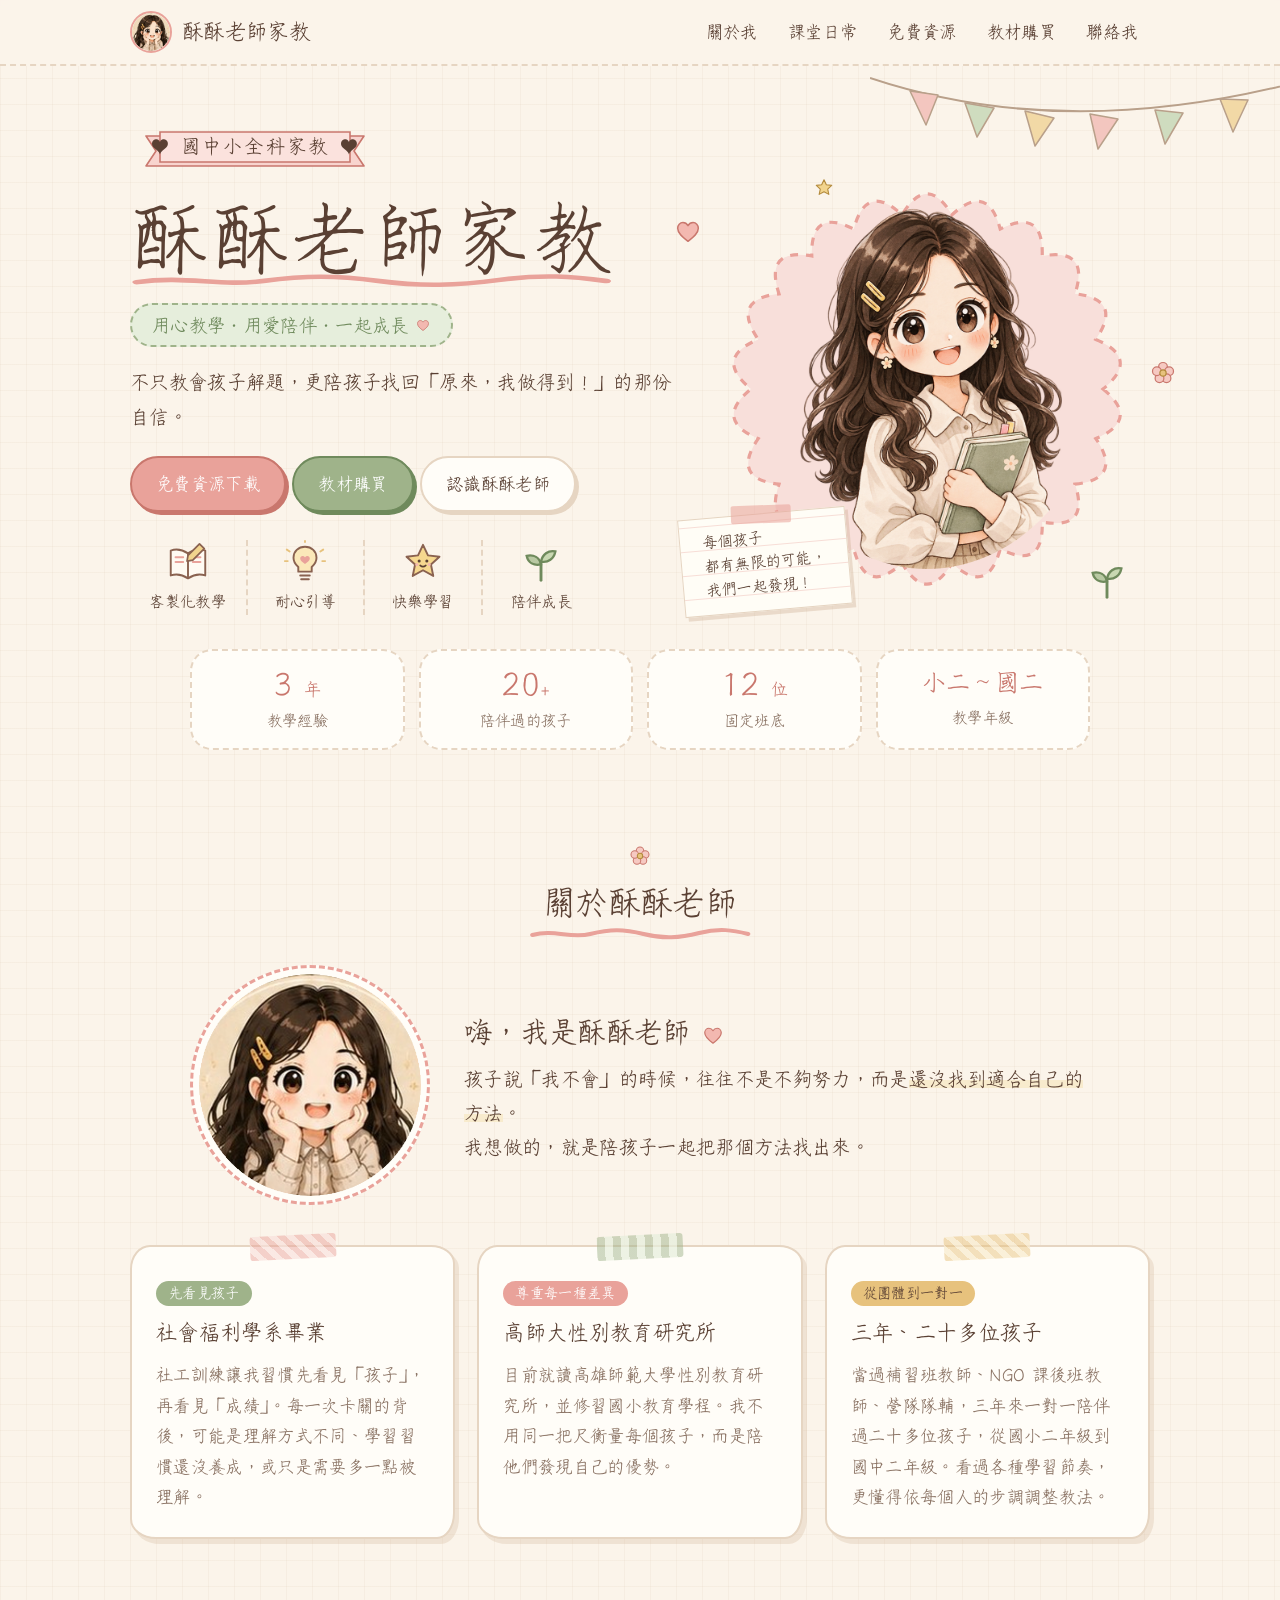
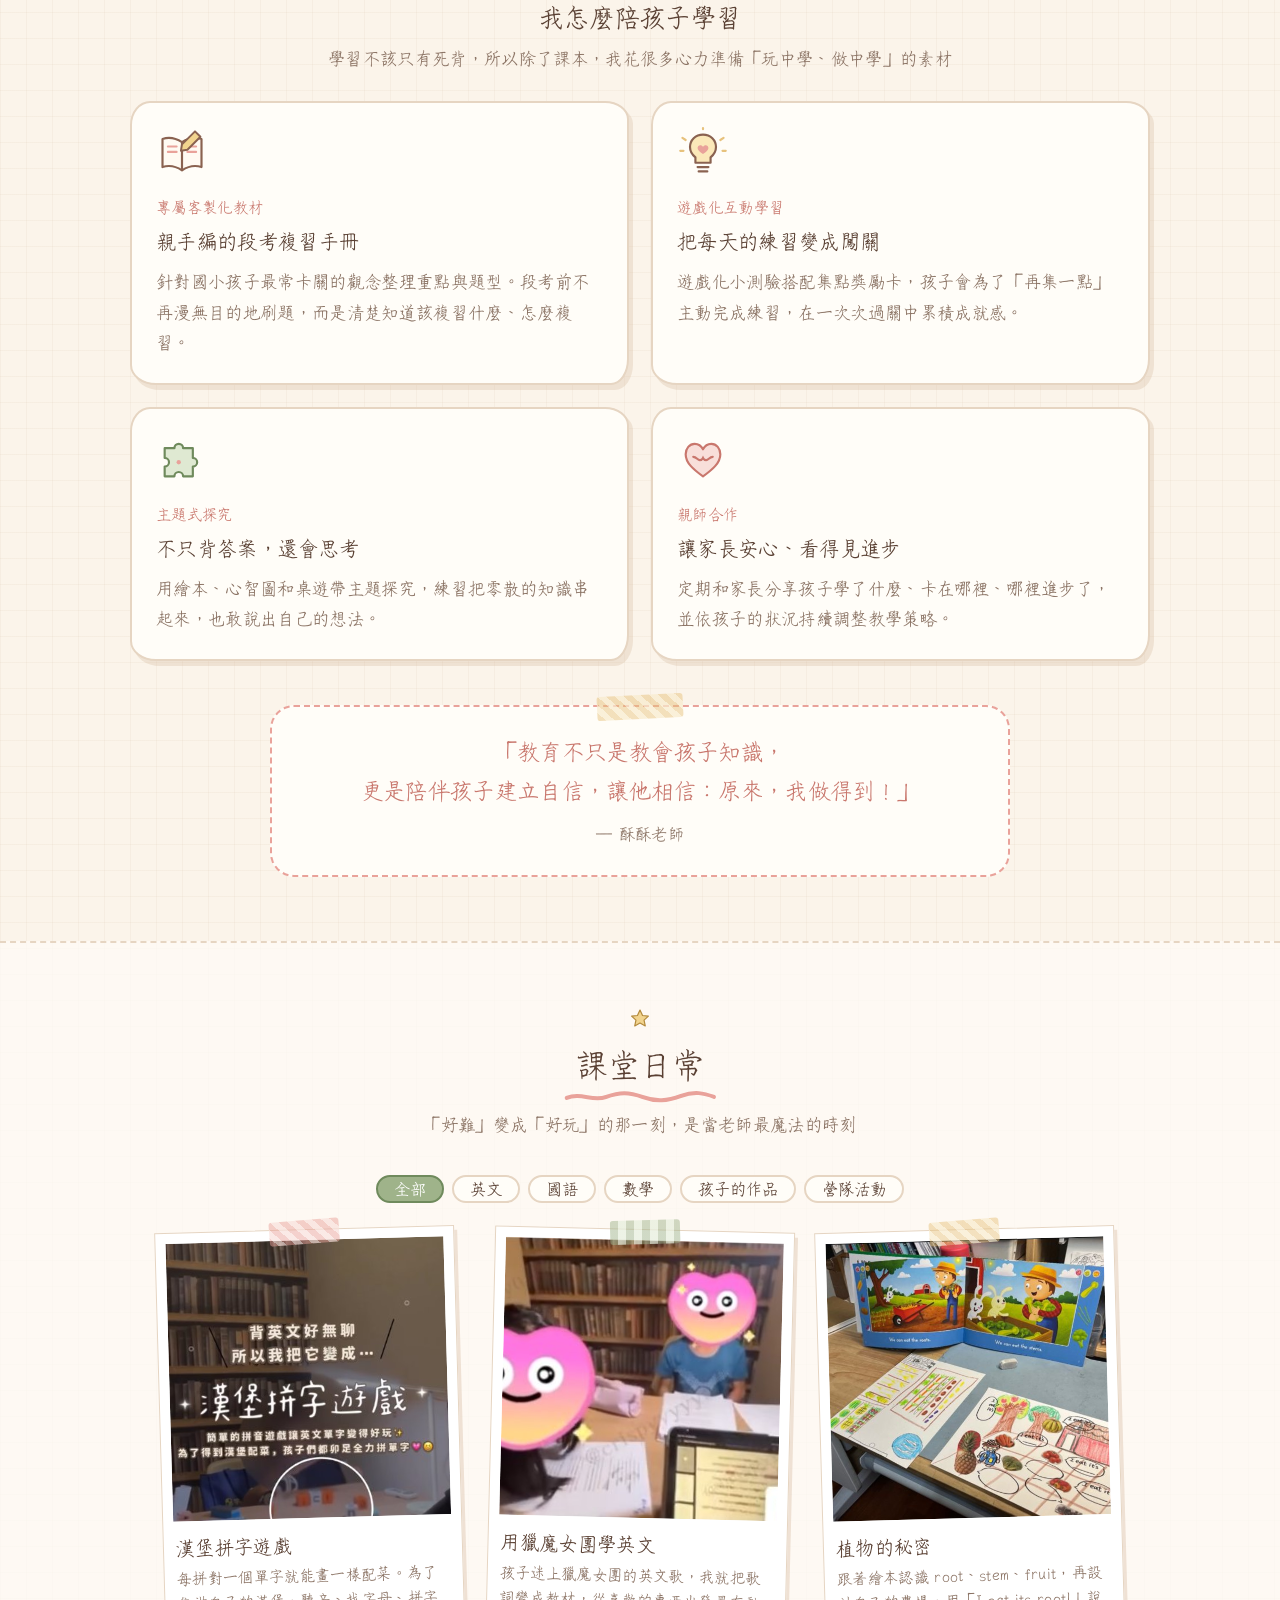
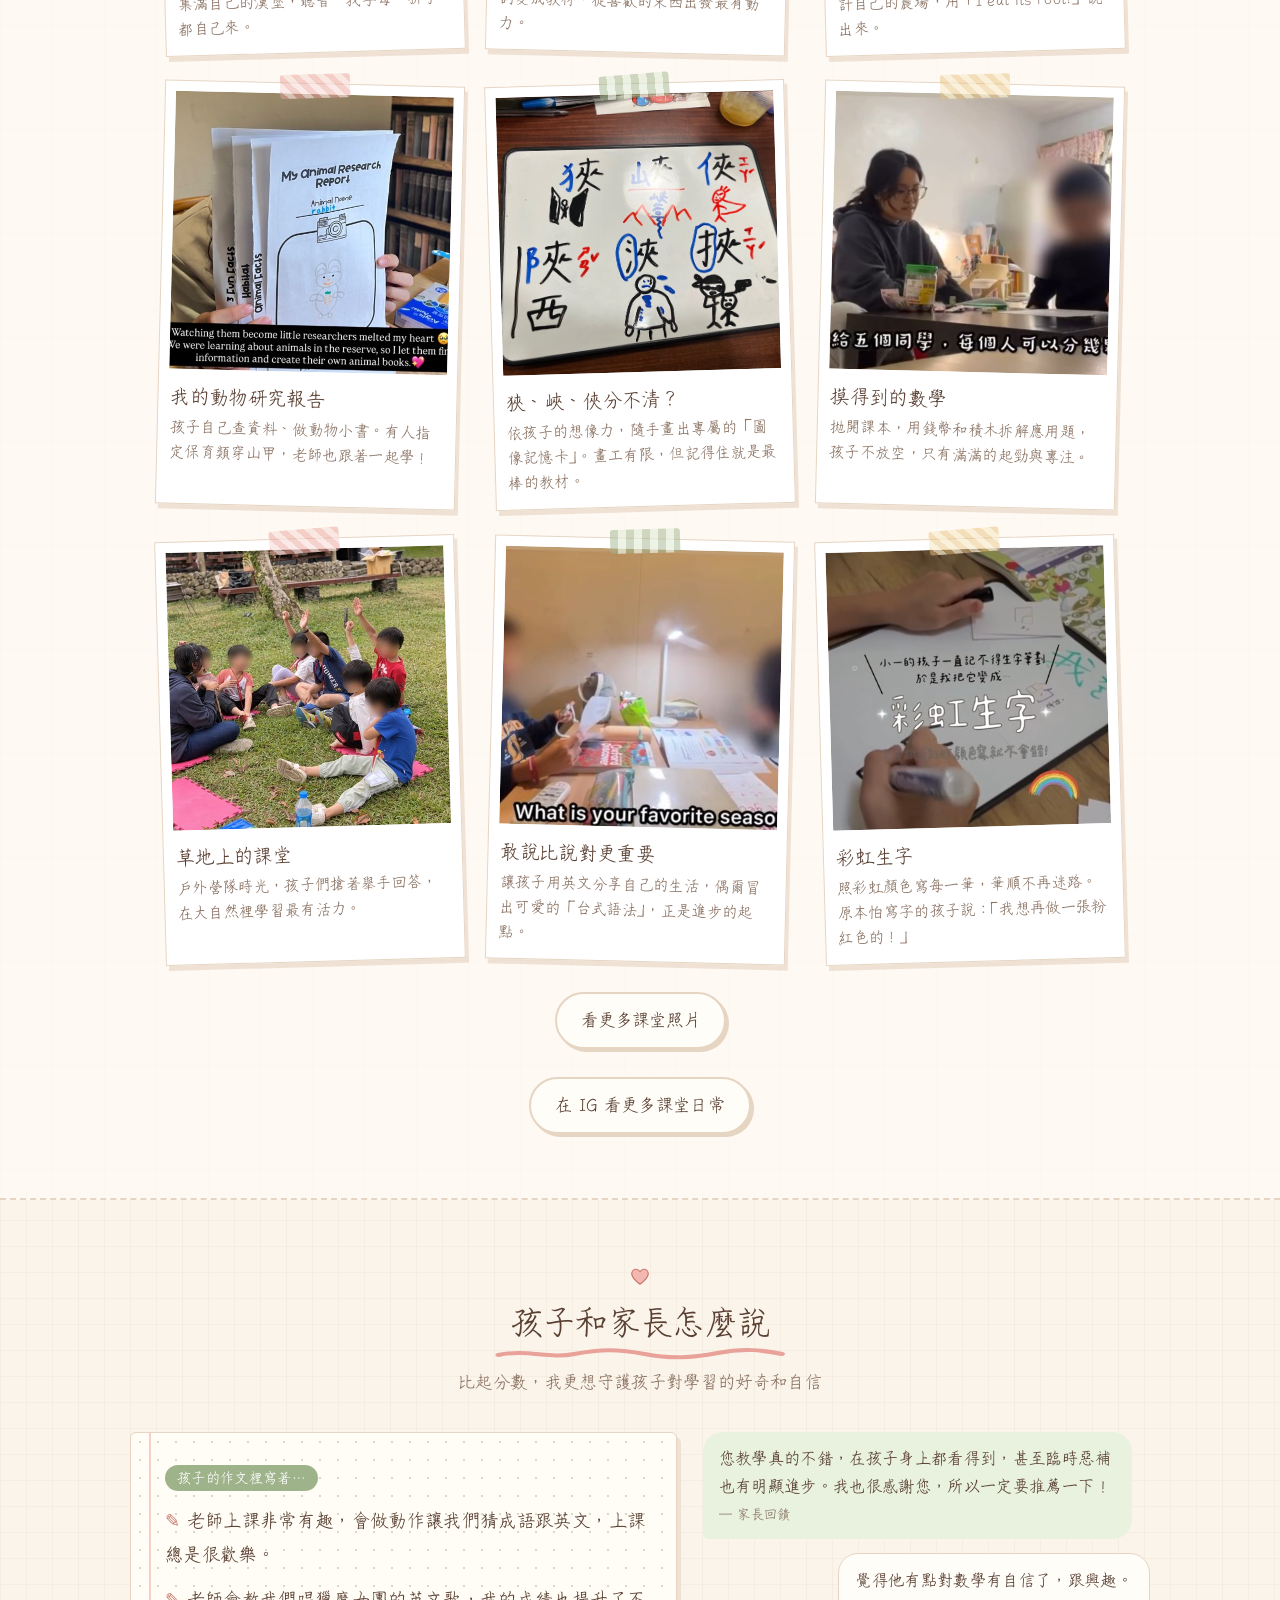
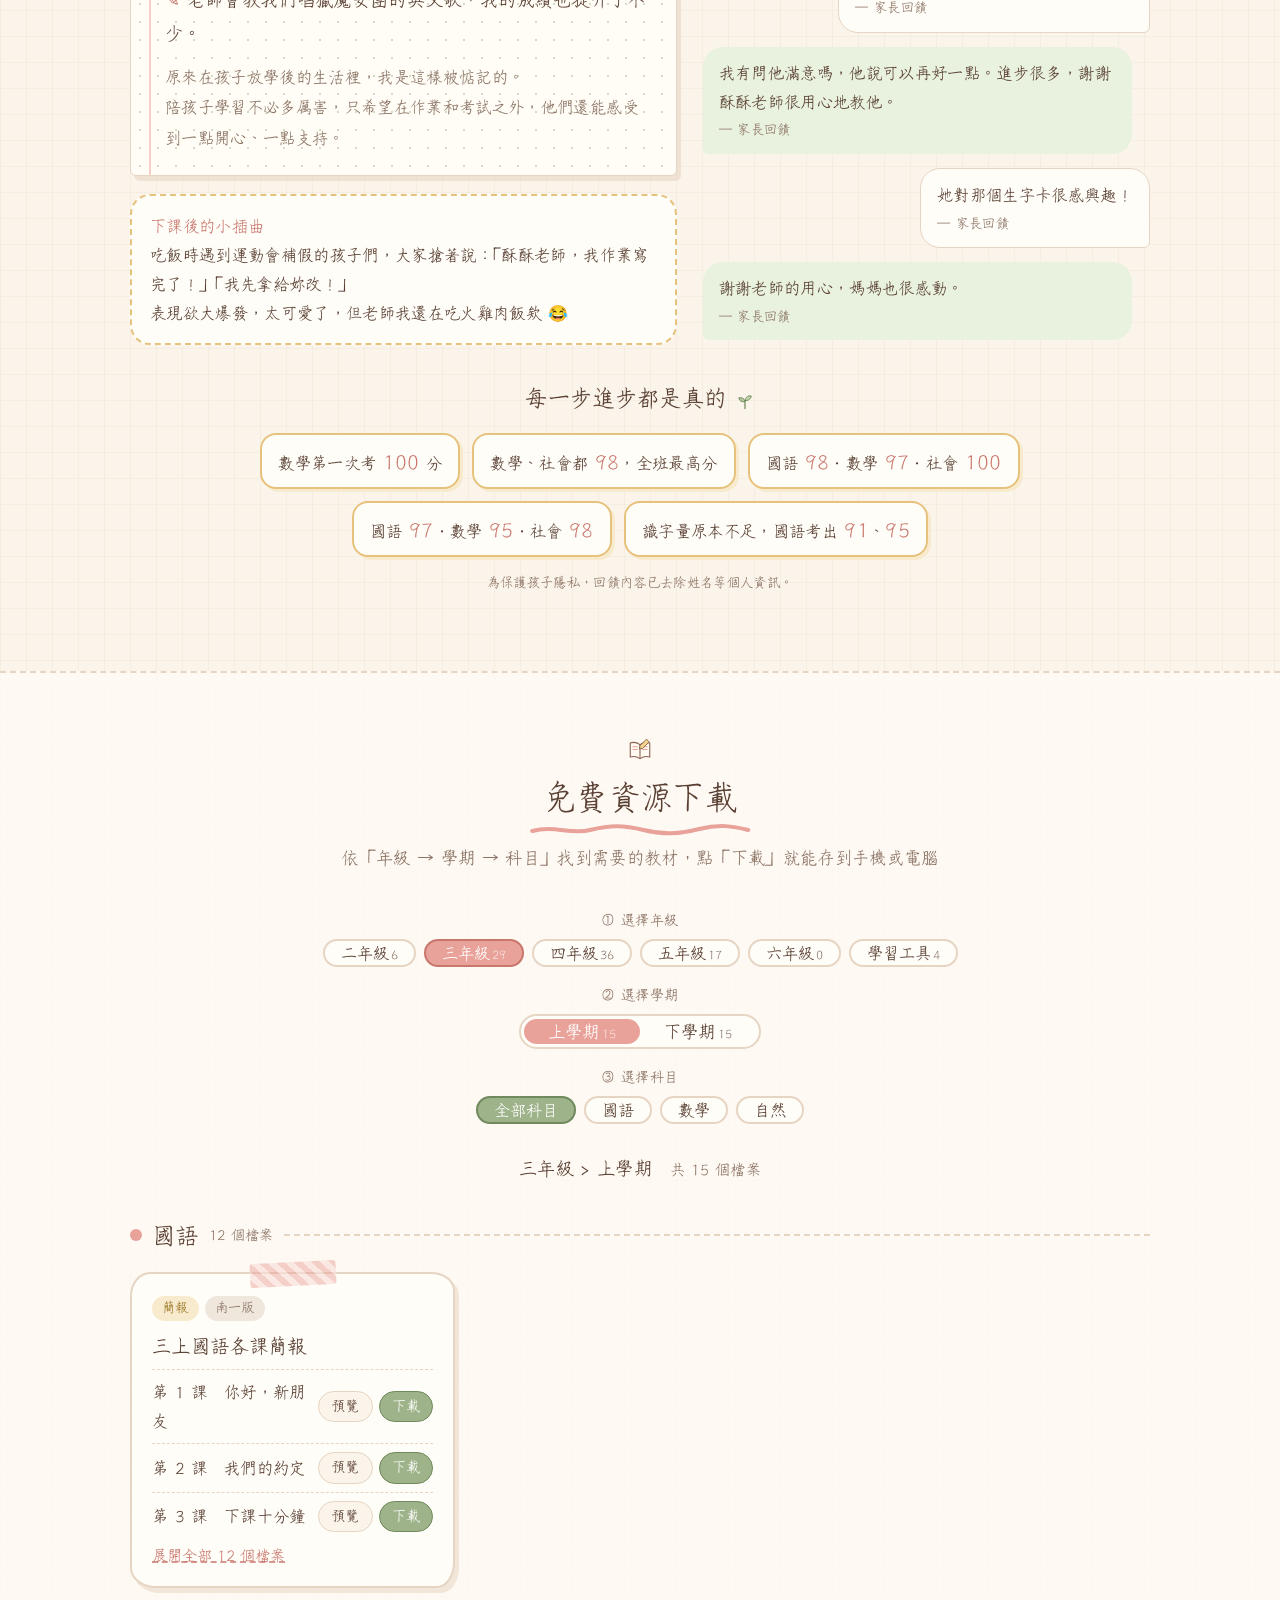
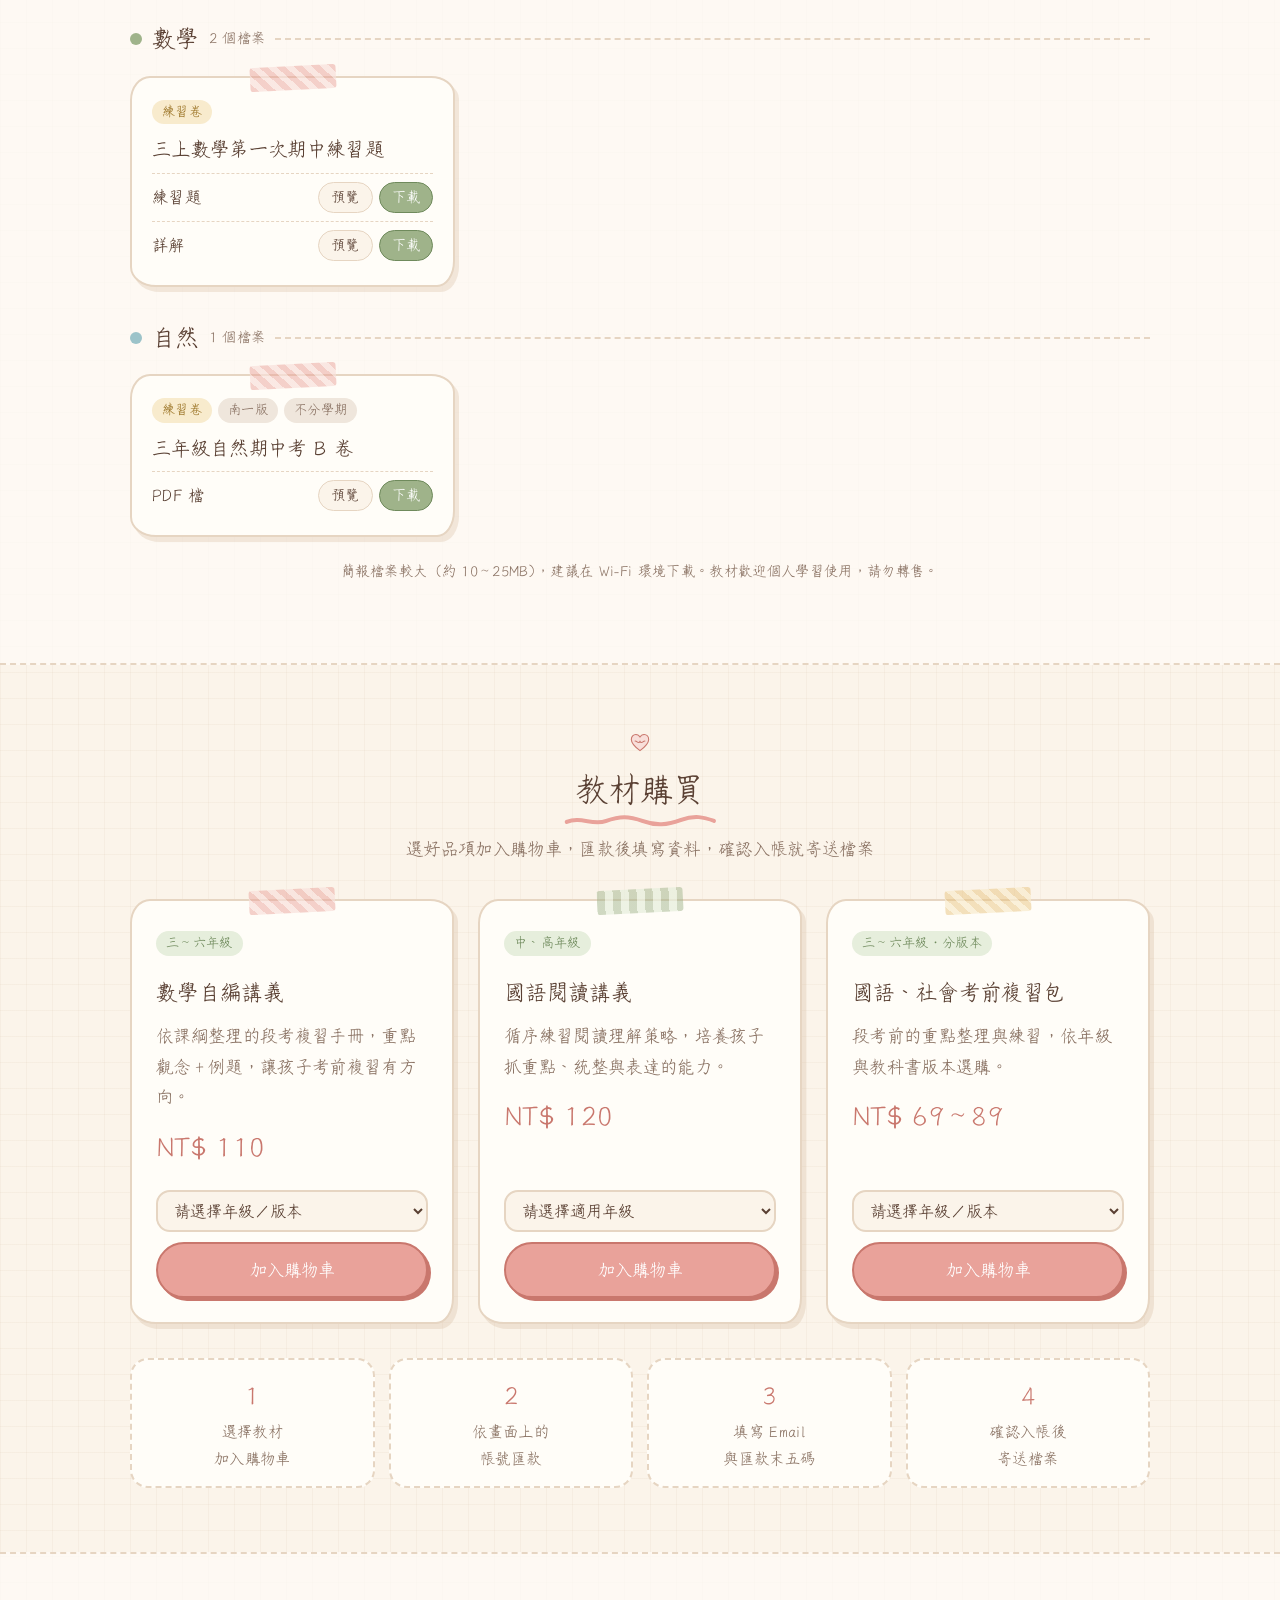
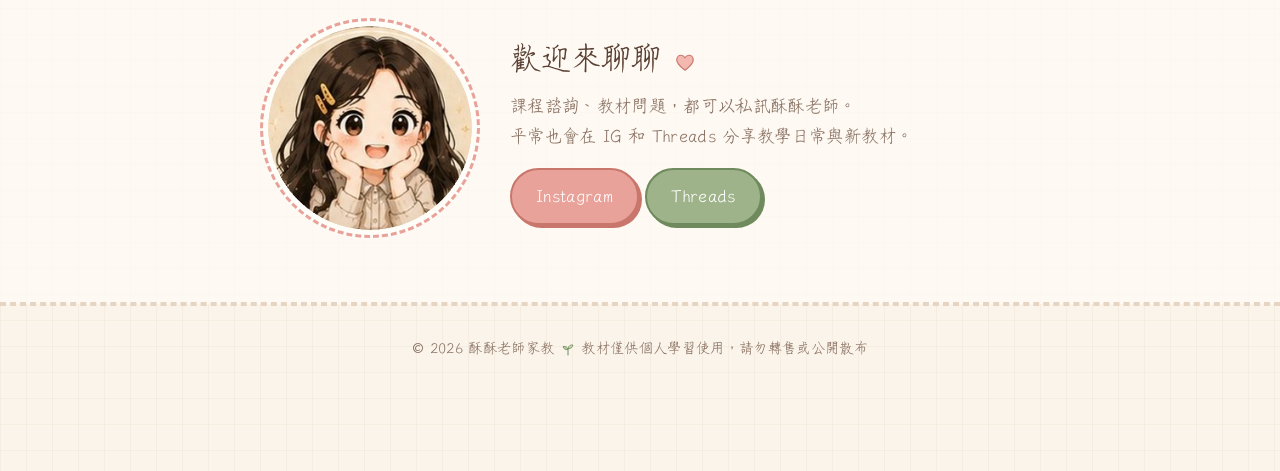
==== commit 643f5e66: "Add files via upload" ====
--- a/index.html
+++ b/index.html
@@ -30,7 +30,7 @@
 a{color:inherit}
 img{max-width:100%;display:block}
 .wrap{max-width:1060px;margin:0 auto;padding:0 20px}
-button{font-family:inherit}
+button{font-family:inherit;color:var(--ink)}
 
 /* ---------- header ---------- */
 header{position:sticky;top:0;z-index:20;background:rgba(251,244,234,.94);backdrop-filter:blur(6px);border-bottom:2px dashed var(--line)}
@@ -250,6 +250,22 @@
 .mini-story{margin-top:18px;background:var(--card);border:2px dashed var(--honey);border-radius:20px;padding:16px 18px;font-size:16px}
 .mini-story b{font-weight:400;color:var(--pink-dark)}
 
+
+.step{display:flex;flex-direction:column;align-items:center;gap:6px}
+.step-label{font-size:14px;color:var(--muted)}
+.filters{gap:16px}
+.seg{display:inline-flex;background:var(--card);border:2px solid var(--line);border-radius:99px;padding:3px}
+.seg button{border:0;background:none;padding:4px 24px;border-radius:99px;font-size:17px;cursor:pointer}
+.seg button.active{background:var(--pink);color:#fff}
+.seg button .n{font-size:12px;opacity:.75;margin-left:3px}
+.crumb{text-align:center;margin:0 0 6px;font-size:18px}
+.crumb span{color:var(--muted);font-size:15px}
+.subj-sec{margin-top:30px}
+.subj-head{display:flex;align-items:center;gap:10px;font-size:23px;margin:0 0 16px;font-weight:400}
+.subj-head .dot{width:12px;height:12px;border-radius:50%;background:var(--sage)}
+.subj-head small{font-size:14px;color:var(--muted)}
+.subj-head::after{content:"";flex:1;border-top:2px dashed var(--line)}
+
 /* ---------- cart & modal ---------- */
 .cart-fab{position:fixed;right:18px;bottom:18px;z-index:30;background:var(--pink);color:#fff;border:2px solid var(--pink-dark);border-radius:99px;padding:12px 20px;font-size:17px;box-shadow:3px 4px 0 var(--pink-dark);cursor:pointer;display:none}
 .cart-fab.show{display:flex;gap:8px;align-items:center}
@@ -273,7 +289,7 @@
 .bank dl{display:grid;grid-template-columns:auto 1fr;gap:6px 14px;margin:0}
 .bank dt{color:var(--muted)}
 .bank dd{margin:0}
-.copy{margin-left:8px;font-size:13px;padding:0 10px;border-radius:99px;border:1.5px solid var(--line);background:var(--paper);cursor:pointer}
+.copy{margin-left:8px;font-size:13px;color:var(--ink);font-weight:600;padding:0 10px;border-radius:99px;border:1.5px solid var(--line);background:var(--paper);cursor:pointer}
 .notice{font-size:15px;color:var(--muted);margin:12px 0 0}
 form .field{margin-bottom:14px}
 form label{display:block;font-size:16px;margin-bottom:4px}
@@ -334,6 +350,7 @@
         <p class="lead">不只教會孩子解題，更陪孩子找回「原來，我做得到！」的那份自信。</p>
         <div class="btns">
           <a class="btn btn-primary" href="#resources">免費資源下載</a>
+          <a class="btn btn-sage" href="#shop">教材購買</a>
           <a class="btn btn-ghost" href="#about">認識酥酥老師</a>
         </div>
         <div class="points">
@@ -445,13 +462,15 @@
     <div class="wrap">
       <div class="sec-title">
         <div class="deco" style="display:flex;justify-content:center;gap:8px;margin-bottom:6px"><svg class="doodle" width="26" height="26"><use href="#i-book"/></svg></div>
-        <h2 class="ul">免費資源下載</h2><p>選擇年級和科目，點「下載」就能直接存到手機或電腦</p>
+        <h2 class="ul">免費資源下載</h2><p>依「年級 → 學期 → 科目」找到需要的教材，點「下載」就能存到手機或電腦</p>
       </div>
       <div class="filters">
-        <div class="chips grade" id="gradeChips"></div>
-        <div class="chips" id="subjectChips"></div>
-      </div>
-      <div class="res-grid" id="resGrid"></div>
+        <div class="step"><span class="step-label">① 選擇年級</span><div class="chips grade" id="gradeChips"></div></div>
+        <div class="step" id="semStep"><span class="step-label">② 選擇學期</span><div class="seg" id="semTabs"></div></div>
+        <div class="step" id="subjStep"><span class="step-label">③ 選擇科目</span><div class="chips" id="subjectChips"></div></div>
+      </div>
+      <p class="crumb" id="crumb"></p>
+      <div id="resGrid"></div>
       <p class="hint">簡報檔案較大（約 10～25MB），建議在 Wi-Fi 環境下載。教材歡迎個人學習使用，請勿轉售。</p>
     </div>
   </section>
@@ -490,7 +509,6 @@
 
 <footer>
   <div class="wrap">
-    <div style="margin-bottom:6px"><a href="schedule.html">課表查詢</a>‧<a href="faq.html">課程服務指南</a></div>
     © <span id="year"></span> 酥酥老師家教 <svg class="doodle" width="16" height="16"><use href="#i-sprout"/></svg> 教材僅供個人學習使用，請勿轉售或公開散布
   </div>
 </footer>
@@ -508,37 +526,53 @@
 const dlUrl = id => `https://drive.google.com/uc?export=download&id=${id}`;
 const viewUrl = id => `https://drive.google.com/file/d/${id}/view`;
 const CN = ["","一","二","三","四","五","六"];
-const GRADES = [["all","全部"],[2,"二年級"],[3,"三年級"],[4,"四年級"],[5,"五年級"],[6,"六年級"],["tool","學習工具"]];
+const GRADES = [[2,"二年級"],[3,"三年級"],[4,"四年級"],[5,"五年級"],[6,"六年級"],["tool","學習工具"]];
 const SUBJECT_ORDER = ["國語","數學","社會","自然","英語","學習工具"];
-let fGrade = "all", fSubject = "全部科目", expanded = {};
-
-const matchGrade = r => fGrade === "all" || (fGrade === "tool" ? r.grade === "all" : String(r.grade) === String(fGrade));
-function renderChips(){
-  const pool = RESOURCES.filter(matchGrade);
-  const subs = [...new Set(pool.map(r => r.subject))].sort((a,b) => SUBJECT_ORDER.indexOf(a) - SUBJECT_ORDER.indexOf(b));
+const SUBJ_COLOR = {"國語":"var(--pink)","數學":"var(--sage)","社會":"var(--honey)","自然":"#9cc3c9","英語":"#c7b3e0","學習工具":"var(--pink)"};
+let fGrade = 3, fSem = "上", fSubject = "全部科目", expanded = {};
+const inGrade = (r,g) => g === "tool" ? r.grade === "all" : String(r.grade) === String(g);
+const inSem = (r,sm) => !r.sem || r.sem === sm;
+function pool(){ return RESOURCES.map((r,i)=>({...r,i})).filter(r => inGrade(r,fGrade) && (fGrade === "tool" || inSem(r,fSem))); }
+function setGrade(g){ fGrade = g; fSubject = "全部科目";
+  if (g !== "tool") { const up = RESOURCES.filter(r => inGrade(r,g) && inSem(r,"上")).length, dn = RESOURCES.filter(r => inGrade(r,g) && inSem(r,"下")).length; if (fSem === "上" && !up && dn) fSem = "下"; if (fSem === "下" && !dn && up) fSem = "上"; }
+  renderRes(); }
+function renderRes(){
+  const cnt = g => RESOURCES.filter(r => inGrade(r,g)).reduce((a,r)=>a+r.files.length,0);
+  document.getElementById("gradeChips").innerHTML = GRADES.map(([v,l]) =>
+    `<button class="chip ${String(fGrade)===String(v)?'active':''}" onclick="setGrade(${typeof v==='number'?v:`'${v}'`})">${l}<span class="n">${cnt(v)}</span></button>`).join("");
+  const isTool = fGrade === "tool";
+  document.getElementById("semStep").style.display = isTool ? "none" : "";
+  if (!isTool) {
+    const sc = sm => RESOURCES.filter(r => inGrade(r,fGrade) && inSem(r,sm)).reduce((a,r)=>a+r.files.length,0);
+    document.getElementById("semTabs").innerHTML = [["上","上學期"],["下","下學期"]].map(([v,l]) =>
+      `<button class="${fSem===v?'active':''}" onclick="fSem='${v}';fSubject='全部科目';renderRes()">${l}<span class="n">${sc(v)}</span></button>`).join("");
+  }
+  const list = pool();
+  const subs = [...new Set(list.map(r => r.subject))].sort((a,b) => SUBJECT_ORDER.indexOf(a) - SUBJECT_ORDER.indexOf(b));
   if (fSubject !== "全部科目" && !subs.includes(fSubject)) fSubject = "全部科目";
-  const count = g => RESOURCES.filter(r => g === "all" || (g === "tool" ? r.grade === "all" : String(r.grade) === String(g))).length;
-  document.getElementById("gradeChips").innerHTML = GRADES.map(([v,l]) =>
-    `<button class="chip ${String(fGrade)===String(v)?'active':''}" onclick="fGrade='${v}';renderRes()">${l}<span class="n">${count(v)}</span></button>`).join("");
-  document.getElementById("subjectChips").innerHTML = ["全部科目", ...subs].map(s =>
-    `<button class="chip ${fSubject===s?'active':''}" onclick="fSubject='${s}';renderRes()">${s}</button>`).join("");
-}
-function renderRes(){
-  renderChips();
-  const list = RESOURCES.map((r,i) => ({...r, i})).filter(r => matchGrade(r) && (fSubject === "全部科目" || r.subject === fSubject))
-    .sort((a,b) => (a.grade==="all"?0:a.grade) - (b.grade==="all"?0:b.grade) || (a.sem||"上").localeCompare(b.sem||"上") || SUBJECT_ORDER.indexOf(a.subject) - SUBJECT_ORDER.indexOf(b.subject));
+  document.getElementById("subjStep").style.display = subs.length > 1 ? "" : "none";
+  document.getElementById("subjectChips").innerHTML = ["全部科目", ...subs].map(sb =>
+    `<button class="chip ${fSubject===sb?'active':''}" onclick="fSubject='${sb}';renderRes()">${sb}</button>`).join("");
+  const gl = isTool ? "學習工具" : `${CN[fGrade]}年級 › ${fSem}學期`;
+  const total = list.reduce((a,r)=>a+r.files.length,0);
+  document.getElementById("crumb").innerHTML = total ? `${gl}　<span>共 ${total} 個檔案</span>` : "";
+  const shownSubs = fSubject === "全部科目" ? subs : [fSubject];
   const tapes = ["", "sage", "honey"];
-  document.getElementById("resGrid").innerHTML = list.length ? list.map((r, k) => {
-    const gl = r.grade === "all" ? "不分年級" : CN[r.grade] + (r.sem ? r.sem : "年級");
+  const card = (r,k) => {
     const many = r.files.length > 4 && !expanded[r.i];
     const shown = many ? r.files.slice(0, 3) : r.files;
     return `<div class="card res"><span class="tape ${tapes[k%3]}"></span>
-      <div class="meta"><span class="pill">${gl}</span><span class="pill s">${r.subject}</span><span class="pill h">${r.type}</span>${r.version?`<span class="pill v">${r.version}版</span>`:""}</div>
+      <div class="meta"><span class="pill h">${r.type}</span>${r.version?`<span class="pill v">${r.version}版</span>`:""}${!isTool && !r.sem ? `<span class="pill v">不分學期</span>`:""}</div>
       <h3>${r.title}</h3>
       <ul class="files">${shown.map(([n,id]) => `<li><span class="name">${n}</span><span class="acts"><a href="${viewUrl(id)}" target="_blank" rel="noopener">預覽</a><a class="dl" href="${dlUrl(id)}" target="_blank" rel="noopener">下載</a></span></li>`).join("")}</ul>
       ${many ? `<button class="more" onclick="expanded[${r.i}]=1;renderRes()">展開全部 ${r.files.length} 個檔案</button>` : ""}
     </div>`;
-  }).join("") : `<div class="empty"><svg width="40" height="40"><use href="#i-sprout"/></svg><br>這個分類的資源正在準備中，敬請期待！</div>`;
+  };
+  document.getElementById("resGrid").innerHTML = list.length ? shownSubs.map(sb => {
+    const items = list.filter(r => r.subject === sb);
+    return `<div class="subj-sec"><h3 class="subj-head"><span class="dot" style="background:${SUBJ_COLOR[sb]||'var(--sage)'}"></span>${sb}<small>${items.reduce((a,r)=>a+r.files.length,0)} 個檔案</small></h3>
+      <div class="res-grid">${items.map(card).join("")}</div></div>`;
+  }).join("") : `<div class="empty"><svg width="40" height="40"><use href="#i-sprout"/></svg><br>${gl}的資源正在準備中，敬請期待！</div>`;
 }
 
 /* ---------- 商品與購物車 ---------- */
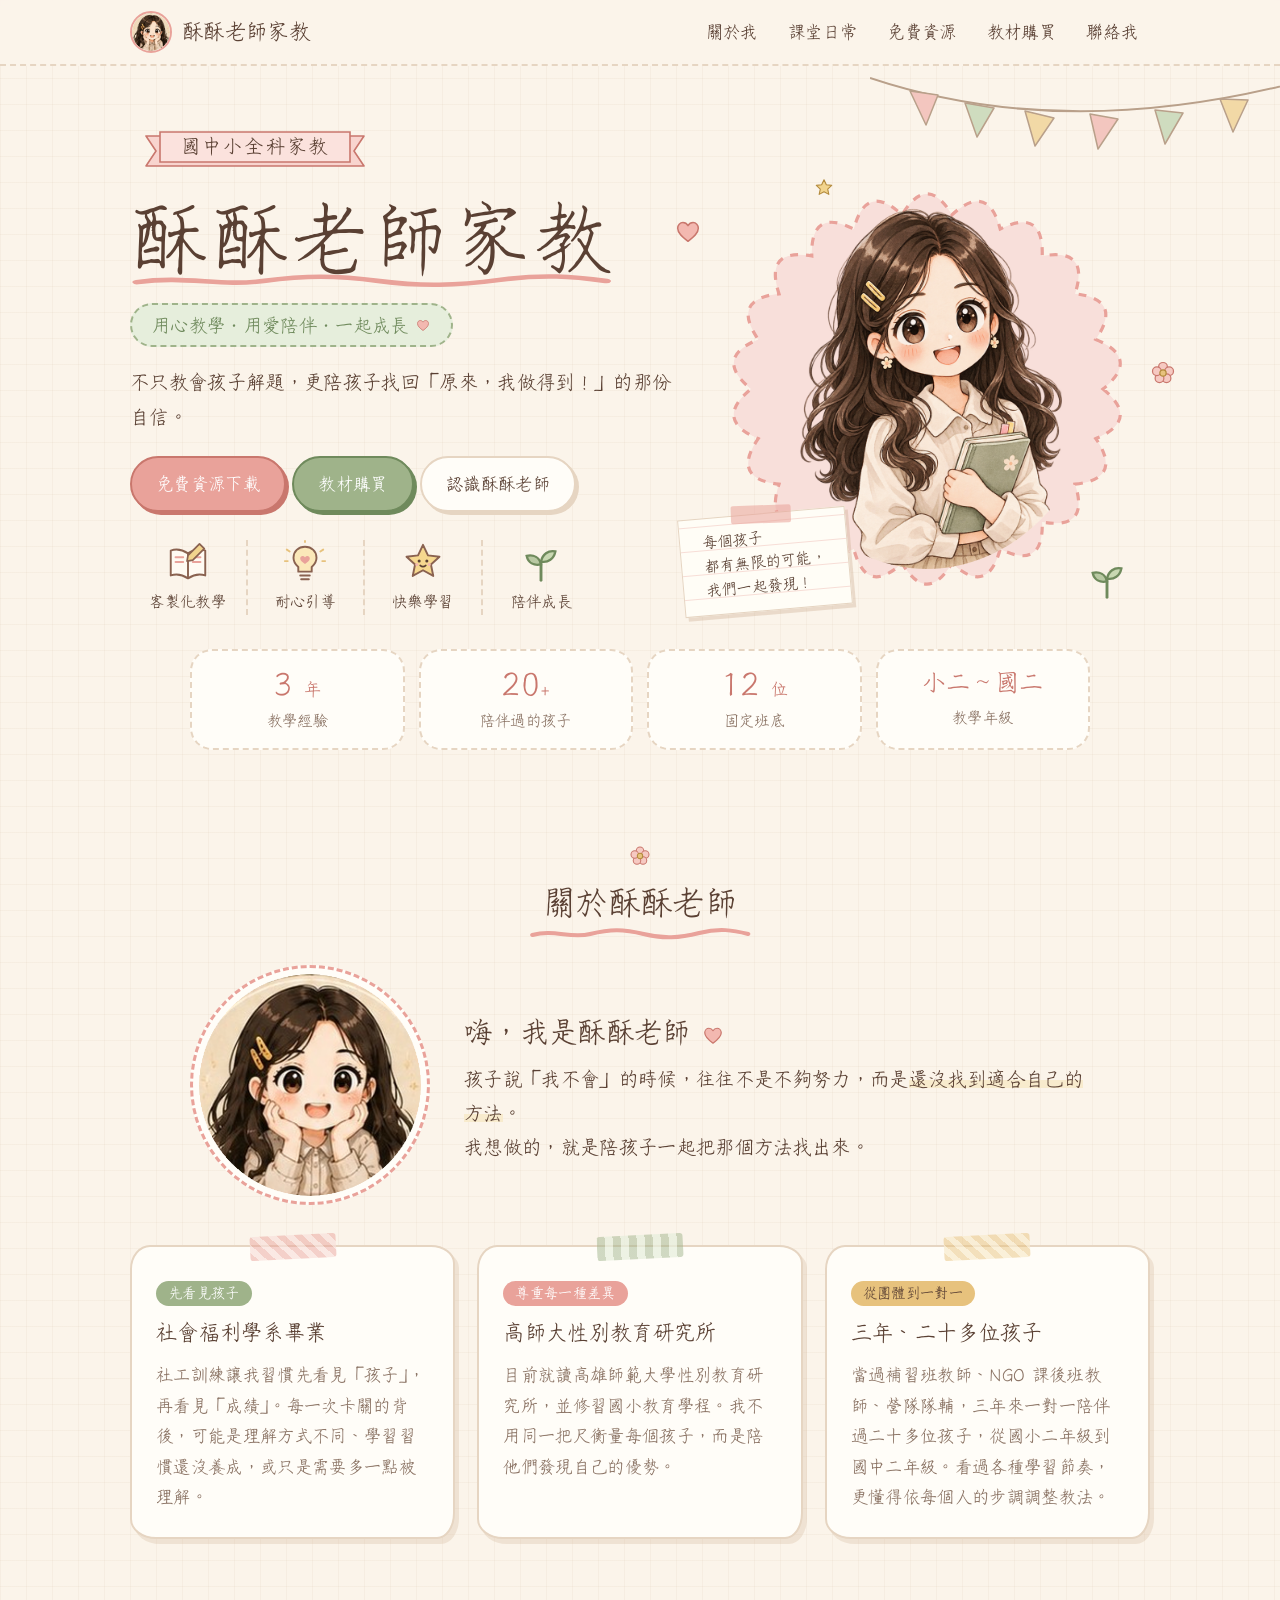
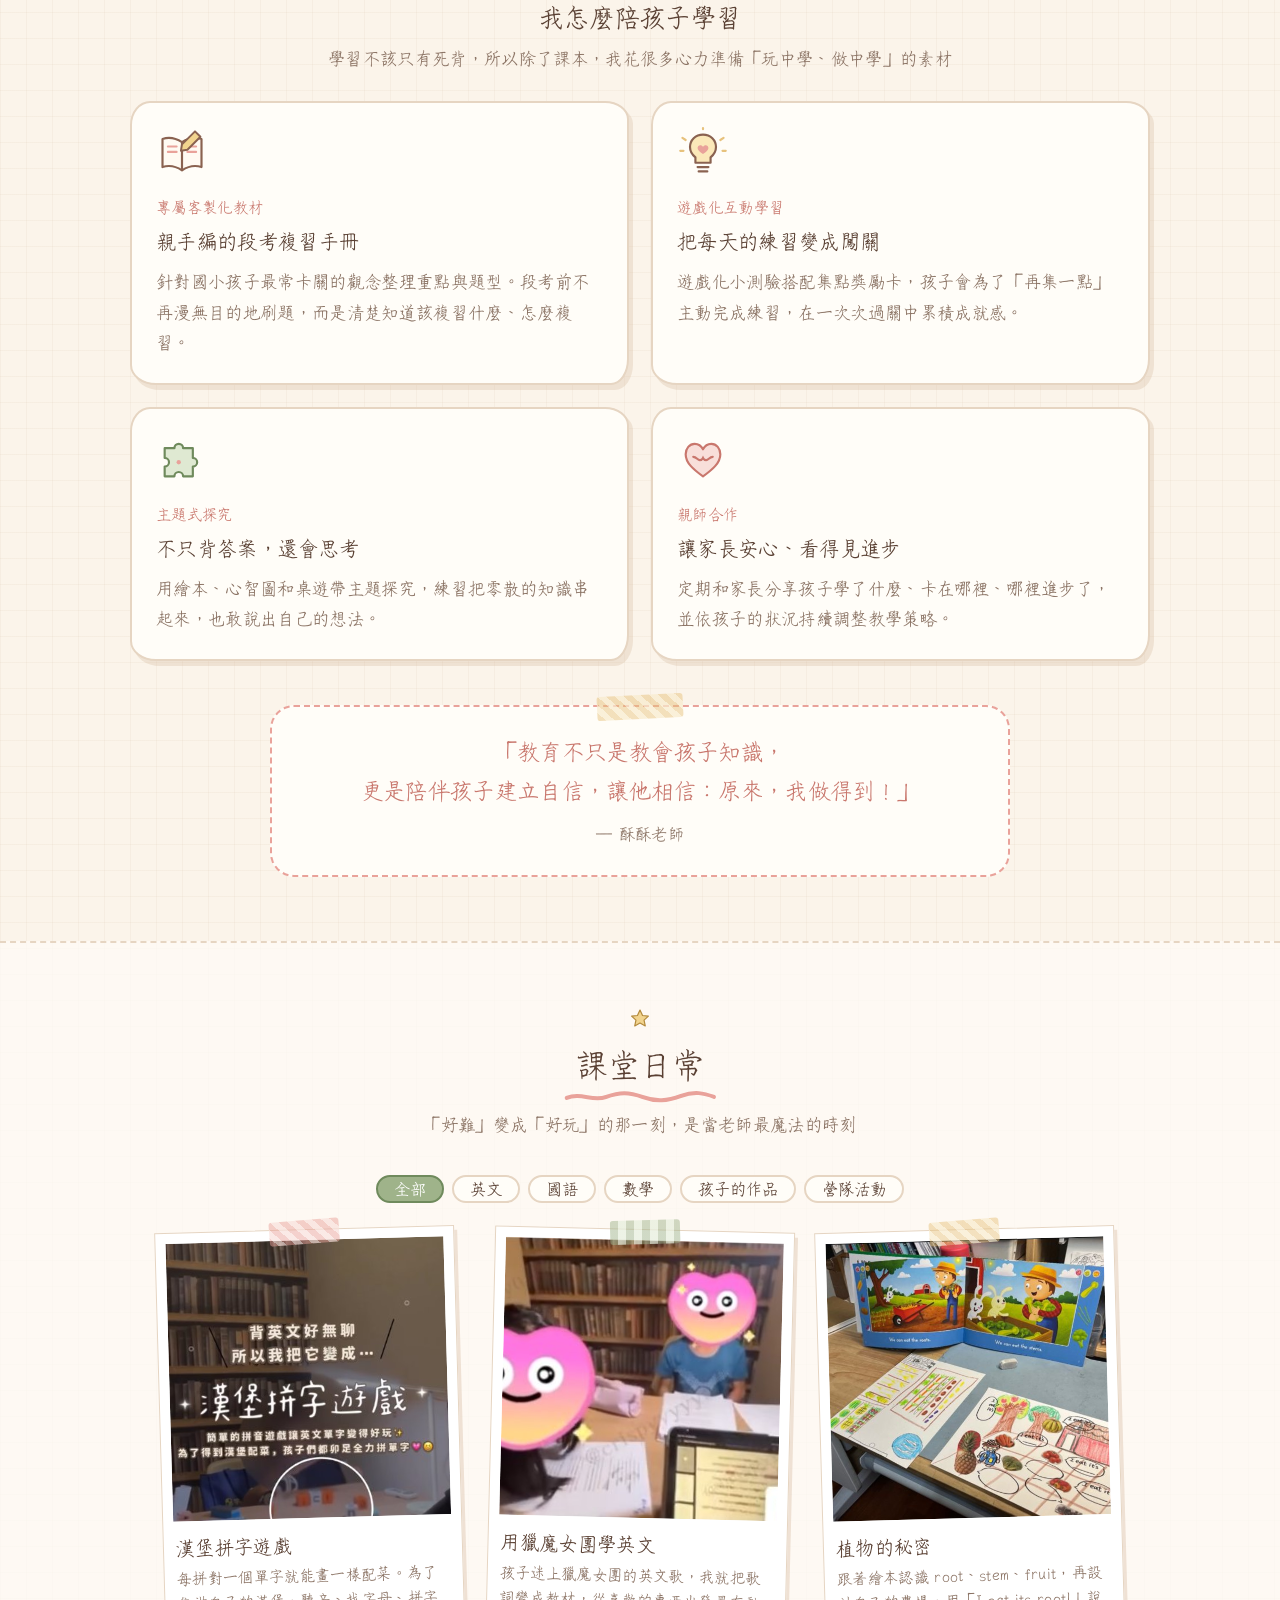
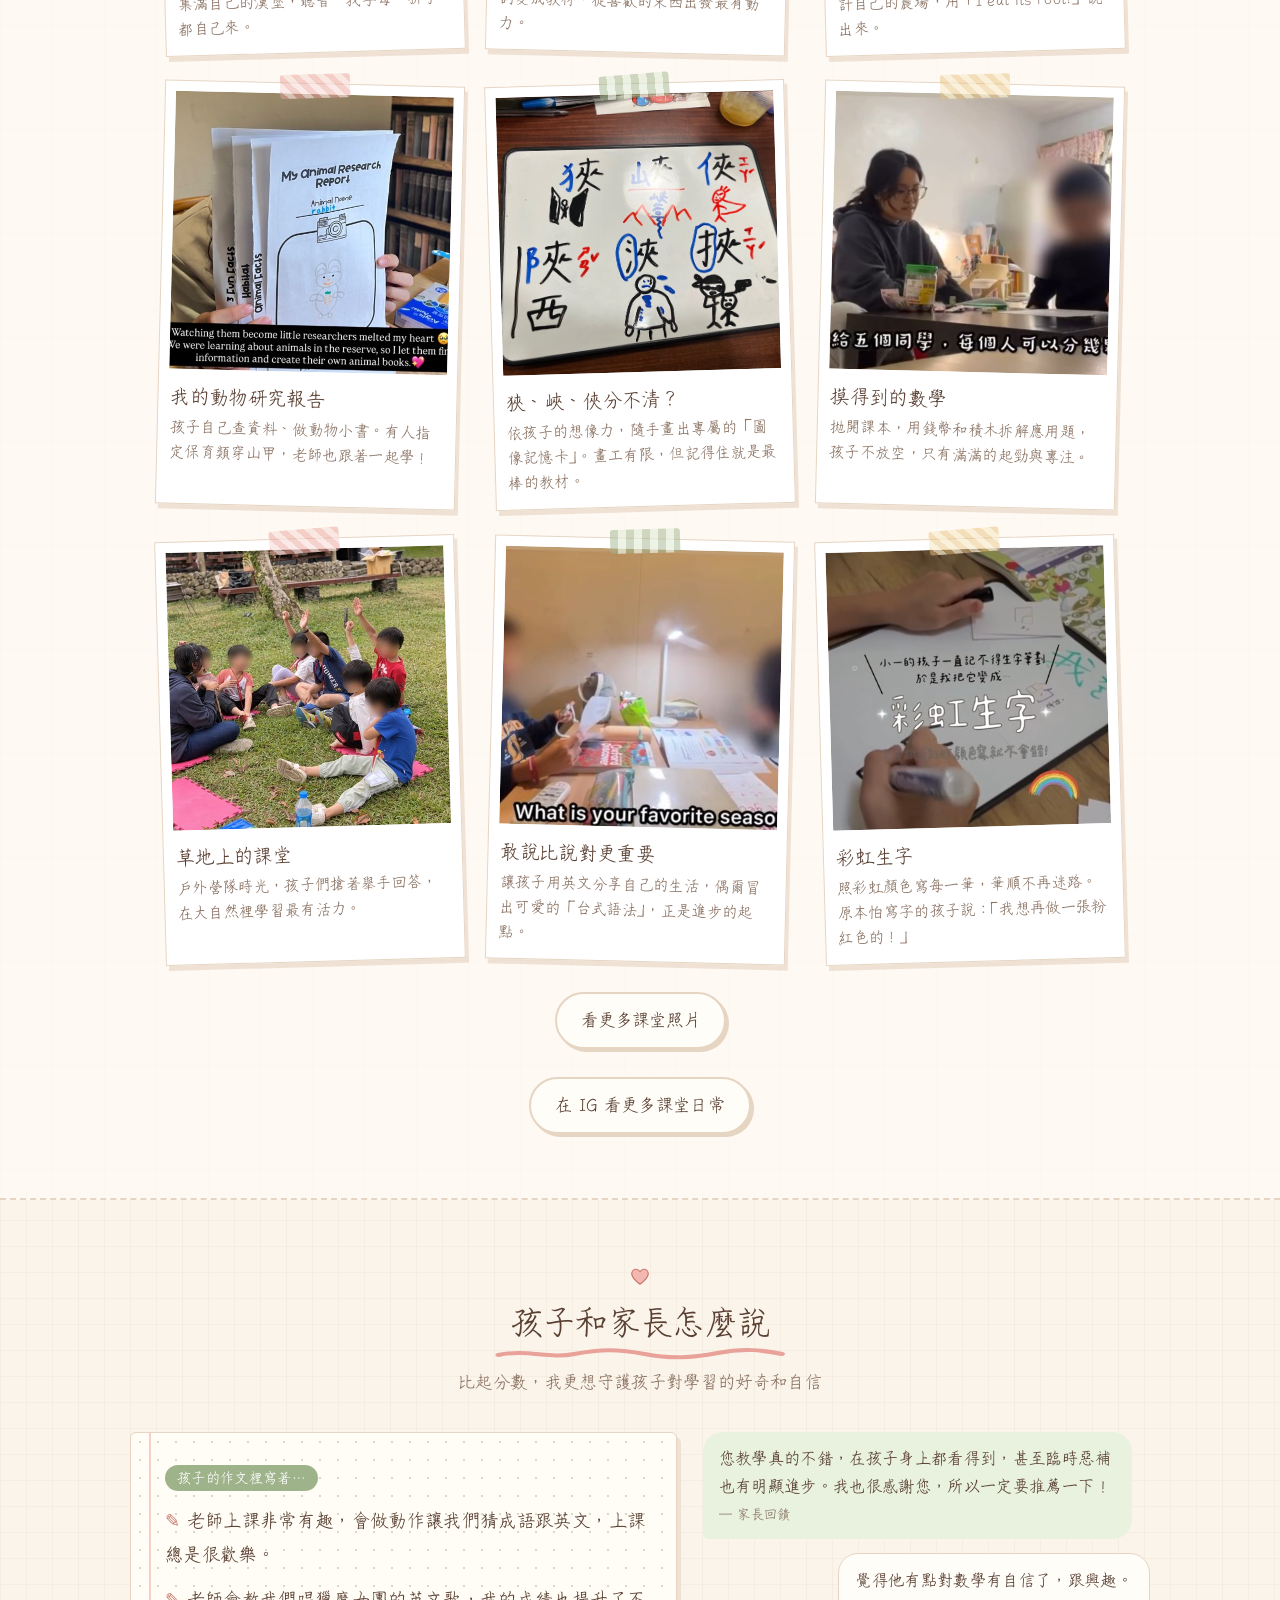
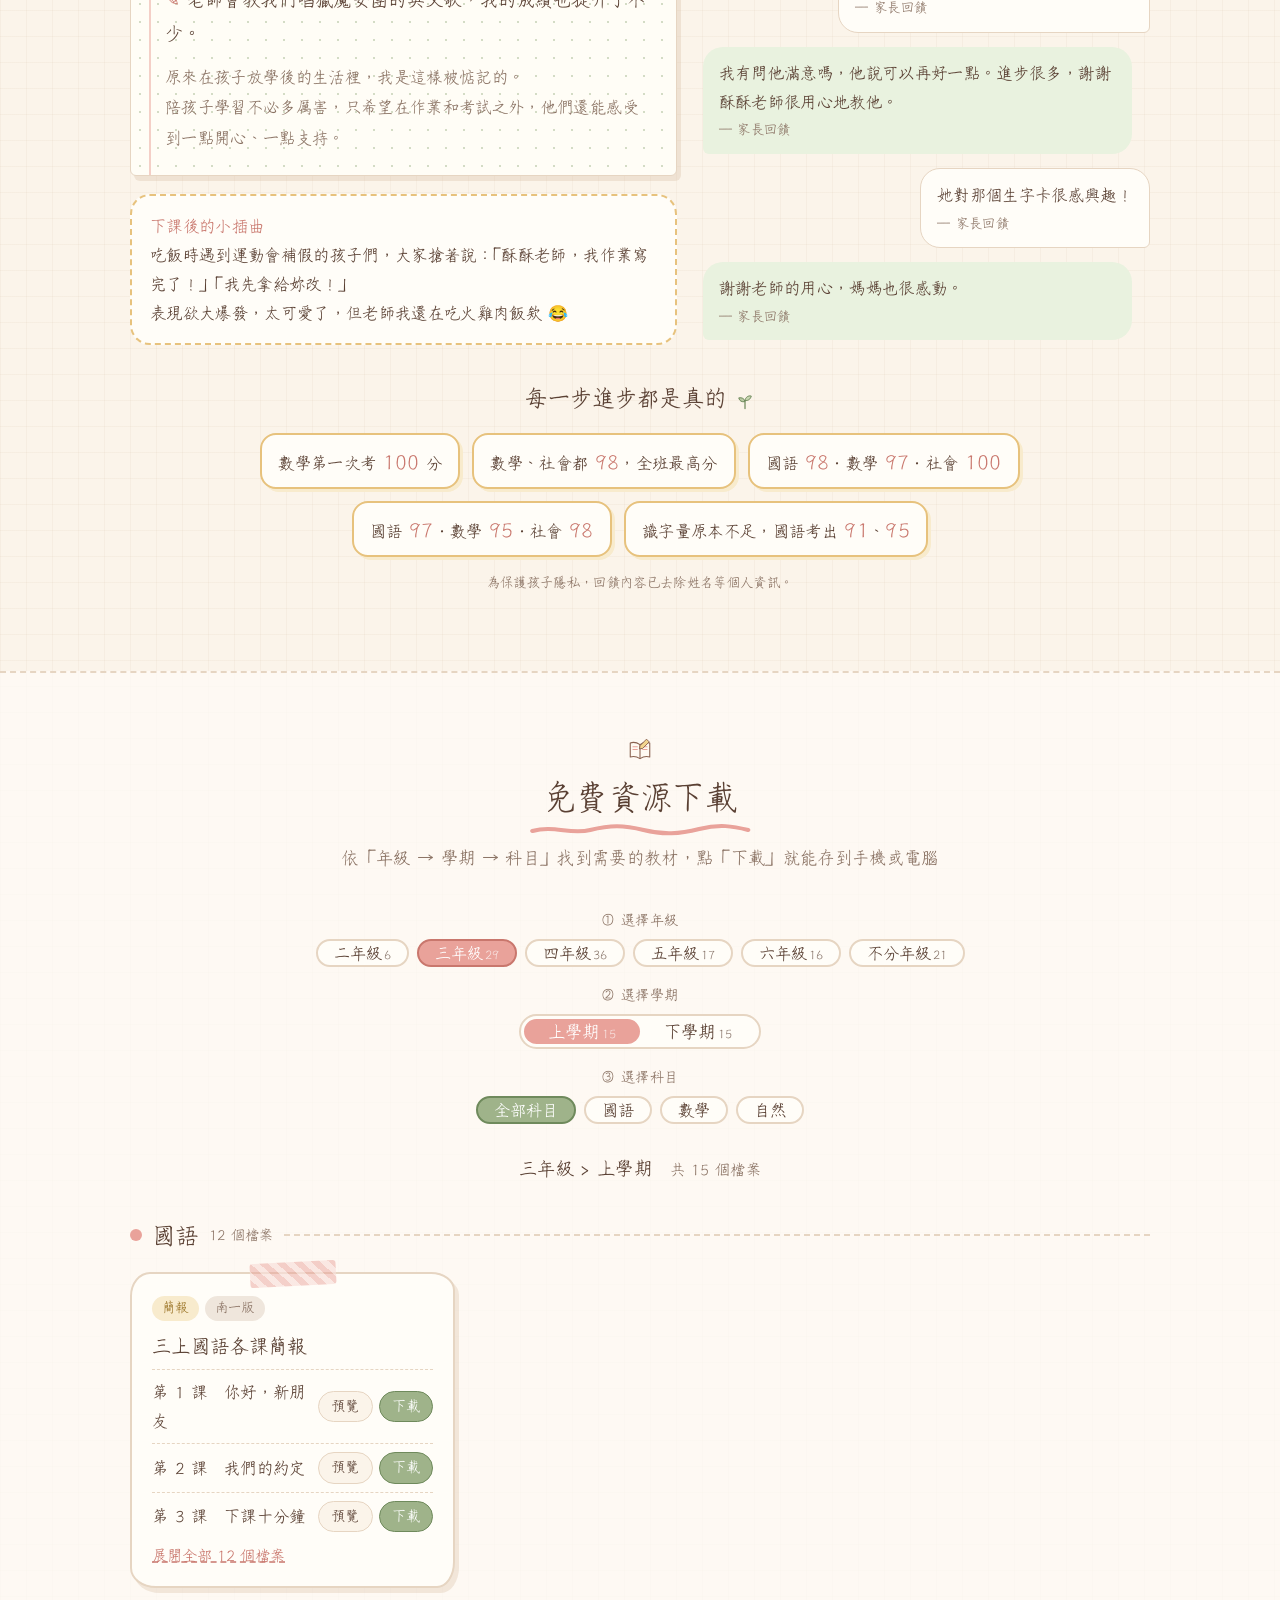
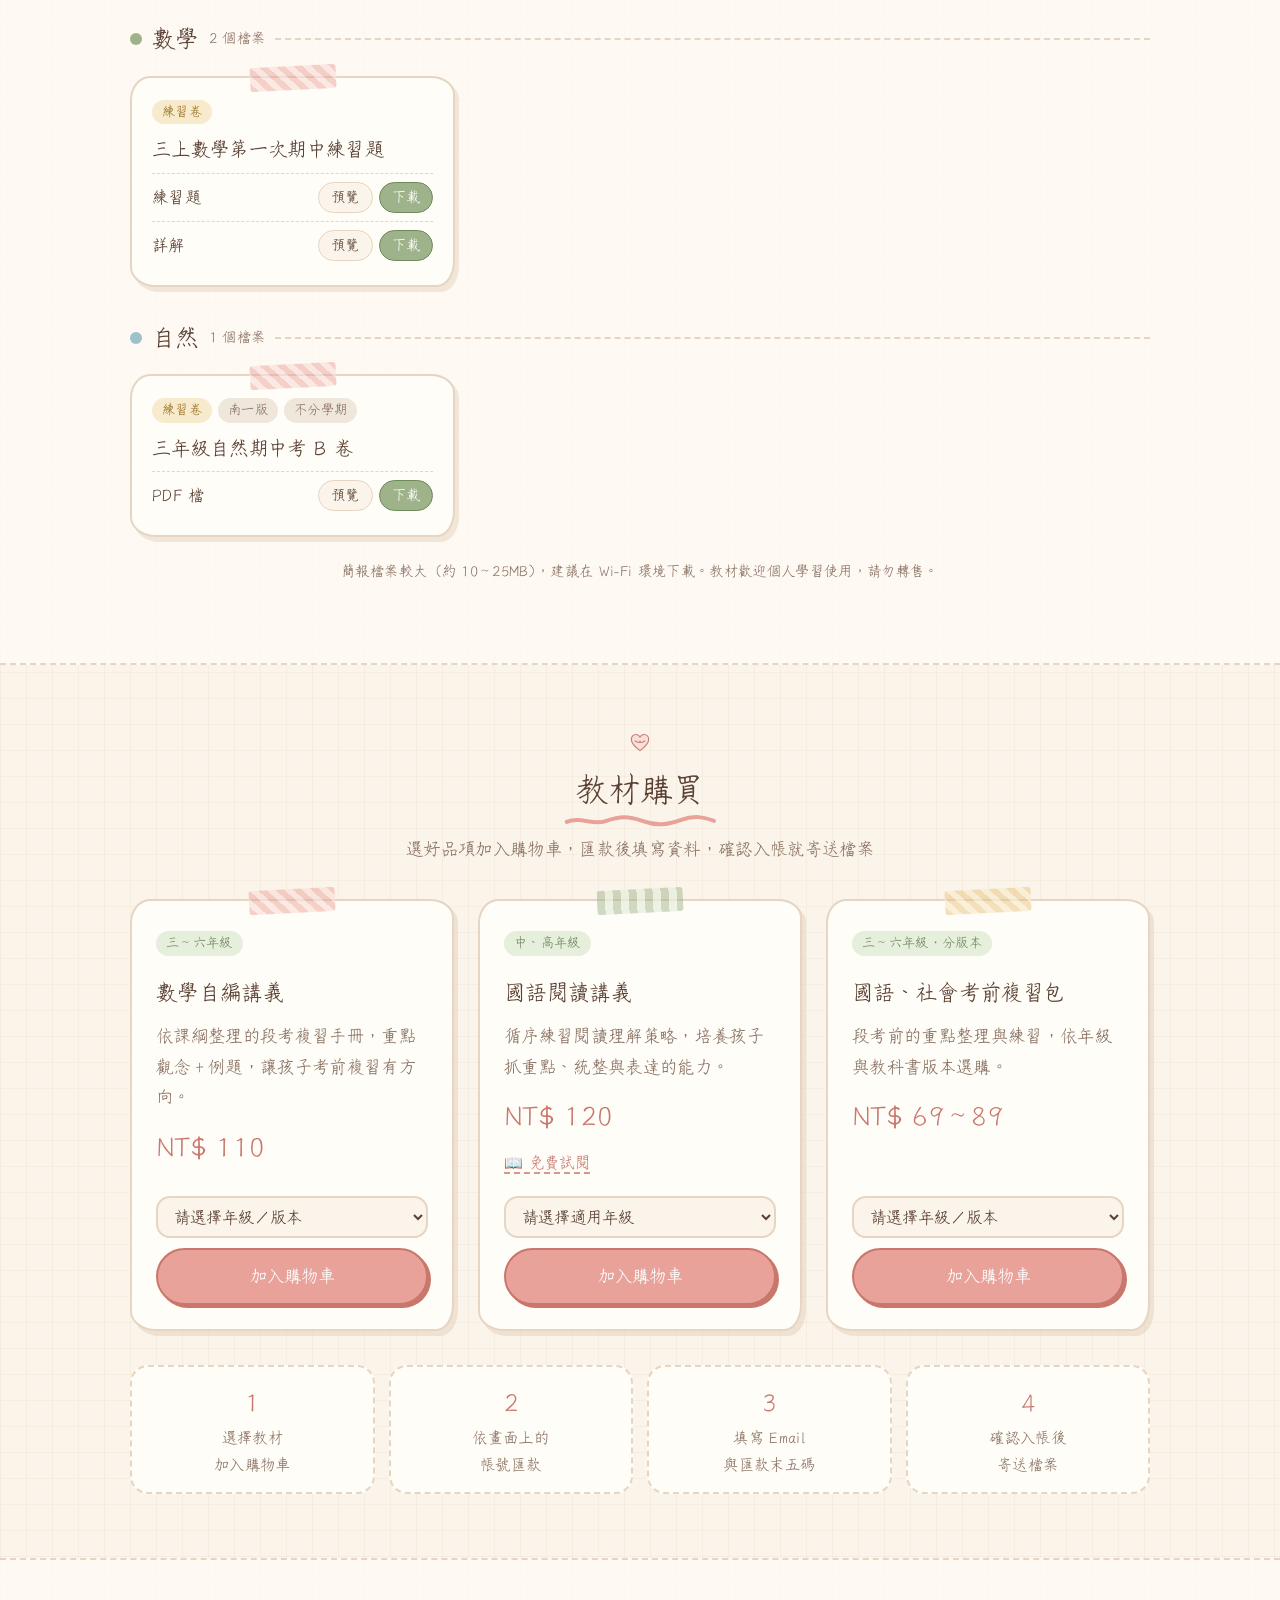
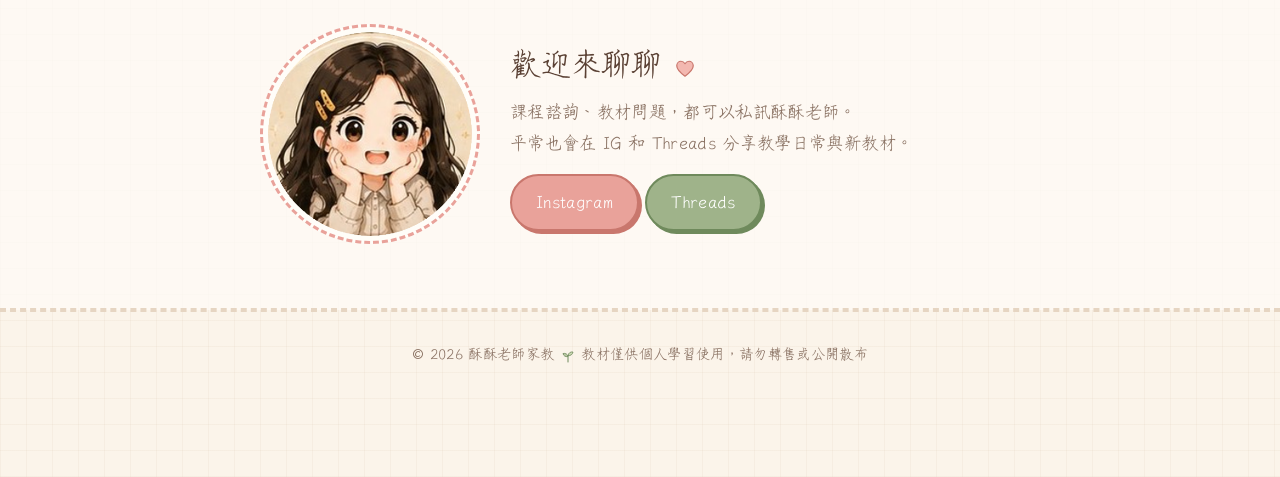
==== commit a0950f21: "Add files via upload" ====
--- a/index.html
+++ b/index.html
@@ -266,6 +266,7 @@
 .subj-head small{font-size:14px;color:var(--muted)}
 .subj-head::after{content:"";flex:1;border-top:2px dashed var(--line)}
 
+.trial{align-self:flex-start;font-size:15px;color:var(--pink-dark);text-decoration:underline dashed;text-underline-offset:4px}
 /* ---------- cart & modal ---------- */
 .cart-fab{position:fixed;right:18px;bottom:18px;z-index:30;background:var(--pink);color:#fff;border:2px solid var(--pink-dark);border-radius:99px;padding:12px 20px;font-size:17px;box-shadow:3px 4px 0 var(--pink-dark);cursor:pointer;display:none}
 .cart-fab.show{display:flex;gap:8px;align-items:center}
@@ -344,7 +345,7 @@
       <g stroke="#b9a08a" stroke-width="1.5" stroke-linejoin="round"><path d="M40 25l16 34 12-30z" fill="#f3c6bf"/><path d="M95 37l12 34 17-29z" fill="#cfdcbf"/><path d="M155 45l10 35 19-28z" fill="#f2d9a6"/><path d="M220 48l8 35 20-30z" fill="#f3c6bf"/><path d="M285 44l10 34 18-31z" fill="#cfdcbf"/><path d="M350 33l13 33 15-32z" fill="#f2d9a6"/></g></svg>
     <div class="wrap hero-grid">
       <div class="hero-copy">
-        <div class="ribbon"><svg viewBox="0 0 250 54" aria-hidden="true"><path d="M16 14h218l-10 15 10 15H16l10-15z" fill="#f8d4ce" stroke="#c9776d" stroke-width="1.6" stroke-linejoin="round"/><path d="M30 10h190v30H30z" fill="#fbe2dd" stroke="#c9776d" stroke-width="1.6"/></svg><span>♥ 國中小全科家教 ♥</span></div>
+        <div class="ribbon"><svg viewBox="0 0 250 54" aria-hidden="true"><path d="M16 14h218l-10 15 10 15H16l10-15z" fill="#f8d4ce" stroke="#c9776d" stroke-width="1.6" stroke-linejoin="round"/><path d="M30 10h190v30H30z" fill="#fbe2dd" stroke="#c9776d" stroke-width="1.6"/></svg><span>國中小全科家教</span></div>
         <br><h1 class="ul2">酥酥老師家教</h1><br>
         <div class="slogan">用心教學・用愛陪伴・一起成長 <svg width="16" height="16"><use href="#i-heart"/></svg></div>
         <p class="lead">不只教會孩子解題，更陪孩子找回「原來，我做得到！」的那份自信。</p>
@@ -526,7 +527,7 @@
 const dlUrl = id => `https://drive.google.com/uc?export=download&id=${id}`;
 const viewUrl = id => `https://drive.google.com/file/d/${id}/view`;
 const CN = ["","一","二","三","四","五","六"];
-const GRADES = [[2,"二年級"],[3,"三年級"],[4,"四年級"],[5,"五年級"],[6,"六年級"],["tool","學習工具"]];
+const GRADES = [[2,"二年級"],[3,"三年級"],[4,"四年級"],[5,"五年級"],[6,"六年級"],["tool","不分年級"]];
 const SUBJECT_ORDER = ["國語","數學","社會","自然","英語","學習工具"];
 const SUBJ_COLOR = {"國語":"var(--pink)","數學":"var(--sage)","社會":"var(--honey)","自然":"#9cc3c9","英語":"#c7b3e0","學習工具":"var(--pink)"};
 let fGrade = 3, fSem = "上", fSubject = "全部科目", expanded = {};
@@ -553,7 +554,7 @@
   document.getElementById("subjStep").style.display = subs.length > 1 ? "" : "none";
   document.getElementById("subjectChips").innerHTML = ["全部科目", ...subs].map(sb =>
     `<button class="chip ${fSubject===sb?'active':''}" onclick="fSubject='${sb}';renderRes()">${sb}</button>`).join("");
-  const gl = isTool ? "學習工具" : `${CN[fGrade]}年級 › ${fSem}學期`;
+  const gl = isTool ? "不分年級" : `${CN[fGrade]}年級 › ${fSem}學期`;
   const total = list.reduce((a,r)=>a+r.files.length,0);
   document.getElementById("crumb").innerHTML = total ? `${gl}　<span>共 ${total} 個檔案</span>` : "";
   const shownSubs = fSubject === "全部科目" ? subs : [fSubject];
@@ -581,21 +582,22 @@
 const saveCart = () => { try { localStorage.setItem("susu-cart", JSON.stringify(cart)); } catch(e) {} updateFab(); };
 const findOption = code => { for (const p of PRODUCTS) for (const o of p.options) if (o.code === code) return {p, o}; };
 function priceText(p){
-  const ps = p.options.map(o => o.price), lo = Math.min(...ps), hi = Math.max(...ps);
+  const ps = p.options.filter(o => !o.hidden).map(o => o.price), lo = Math.min(...ps), hi = Math.max(...ps);
   return lo === hi ? `NT$ ${lo}` : `NT$ ${lo}～${hi}`;
 }
 function renderShop(){
   const tapes = ["", "sage", "honey"];
-  document.getElementById("shopGrid").innerHTML = PRODUCTS.map((p,k) => `
+  document.getElementById("shopGrid").innerHTML = PRODUCTS.filter(p => !p.hidden).map((p,k) => `
     <div class="card product"><span class="tape ${tapes[k%3]}"></span>
       <div class="meta"><span class="pill s">${p.tag}</span></div>
       <h3 style="margin:0">${p.name}</h3>
       <p>${p.desc}</p>
       <div class="price" id="price-${p.id}">${priceText(p)}</div>
+      <a class="trial" id="trial-${p.id}" target="_blank" rel="noopener" style="${p.preview?'':'display:none'}" href="${p.preview?viewUrl(p.preview):'#'}">📖 免費試閱${p.preview?'':'這一冊'}</a>
       <div class="spacer"></div>
       <select id="sel-${p.id}" onchange="showPrice('${p.id}')">
         <option value="">請選擇${p.options.length > 2 ? "年級／版本" : "適用年級"}</option>
-        ${p.options.map(o => `<option value="${o.code}">${o.label}（$${o.price}）</option>`).join("")}
+        ${p.options.filter(o => !o.hidden).map(o => `<option value="${o.code}">${o.label}（$${o.price}）</option>`).join("")}
       </select>
       <button class="btn btn-primary" onclick="addToCart('${p.id}')">加入購物車</button>
     </div>`).join("");
@@ -603,6 +605,8 @@
 function showPrice(id){
   const p = PRODUCTS.find(x => x.id === id), o = p.options.find(x => x.code === document.getElementById("sel-"+id).value);
   document.getElementById("price-"+id).textContent = o ? `NT$ ${o.price}` : priceText(p);
+  const t = document.getElementById("trial-"+id), pv = (o && o.preview) || p.preview;
+  t.style.display = pv ? "" : "none"; if (pv) t.href = viewUrl(pv);
 }
 function addToCart(id){
   const sel = document.getElementById("sel-"+id);
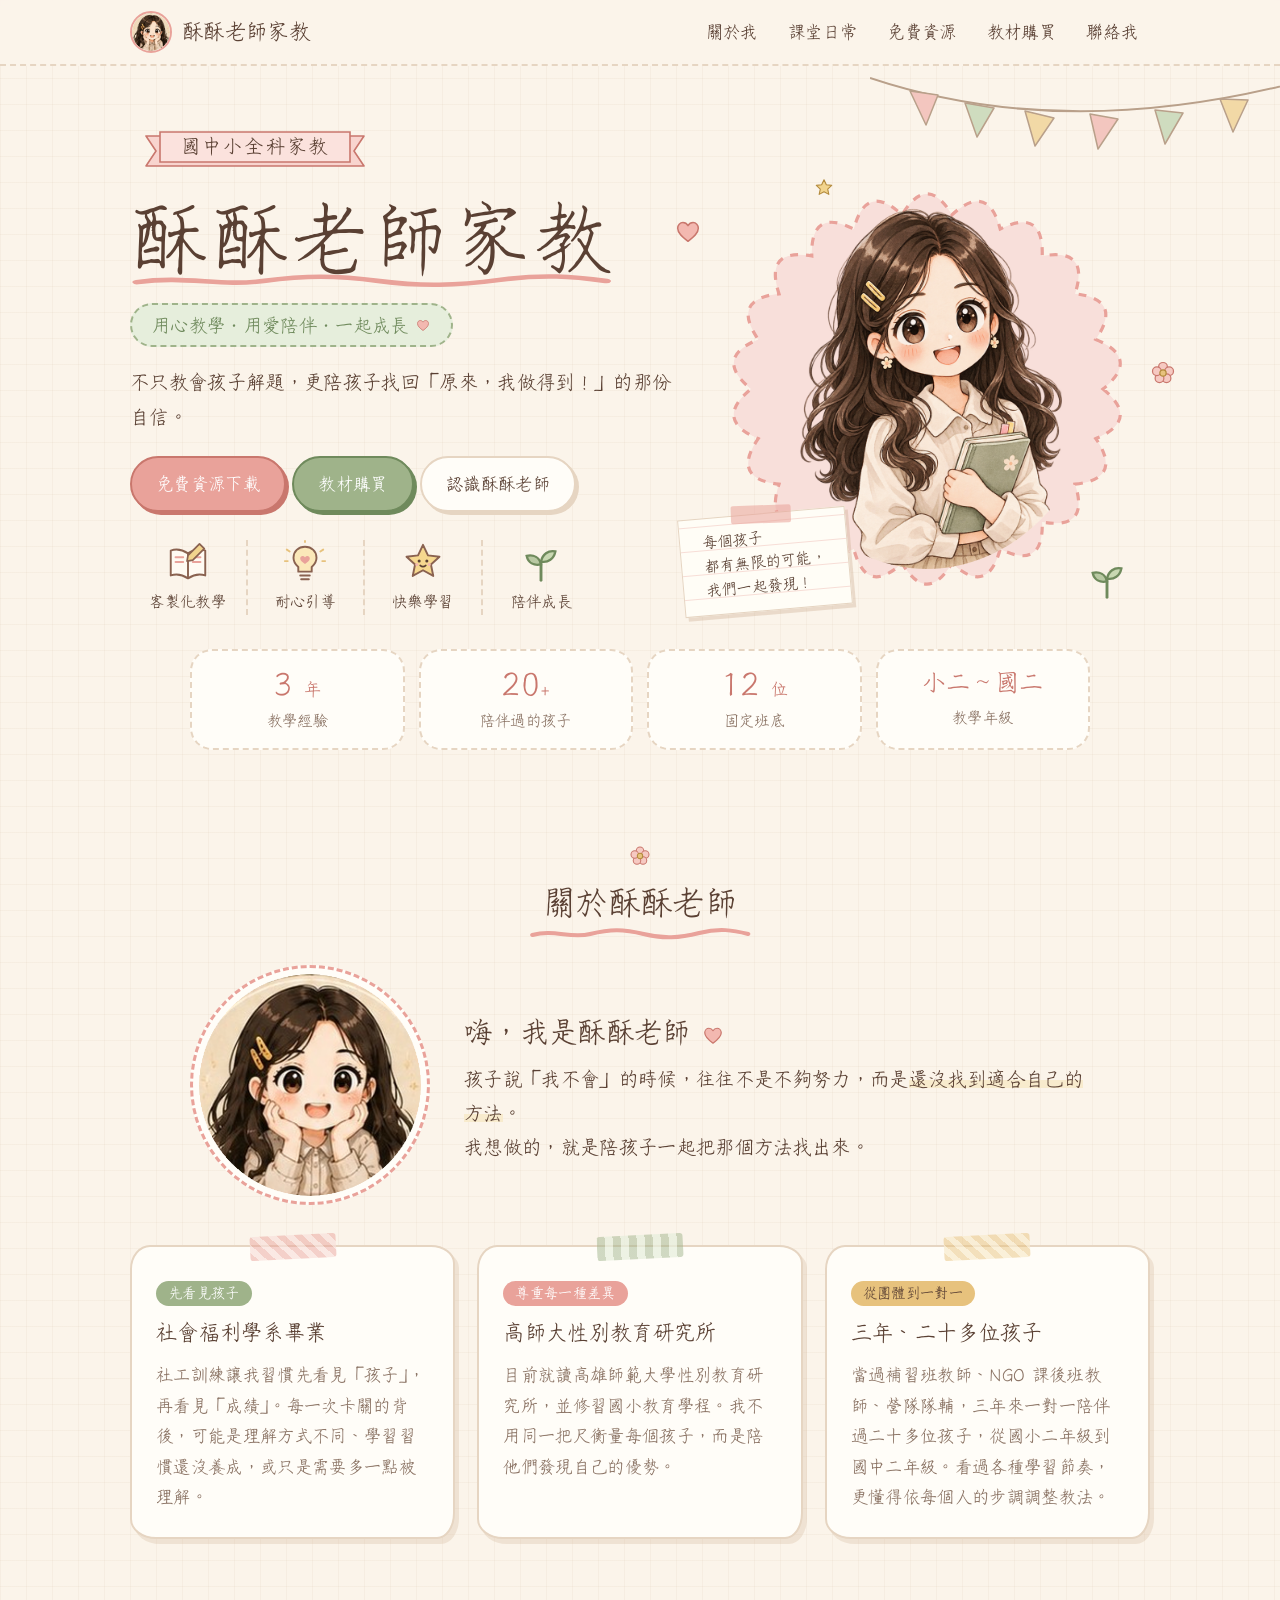
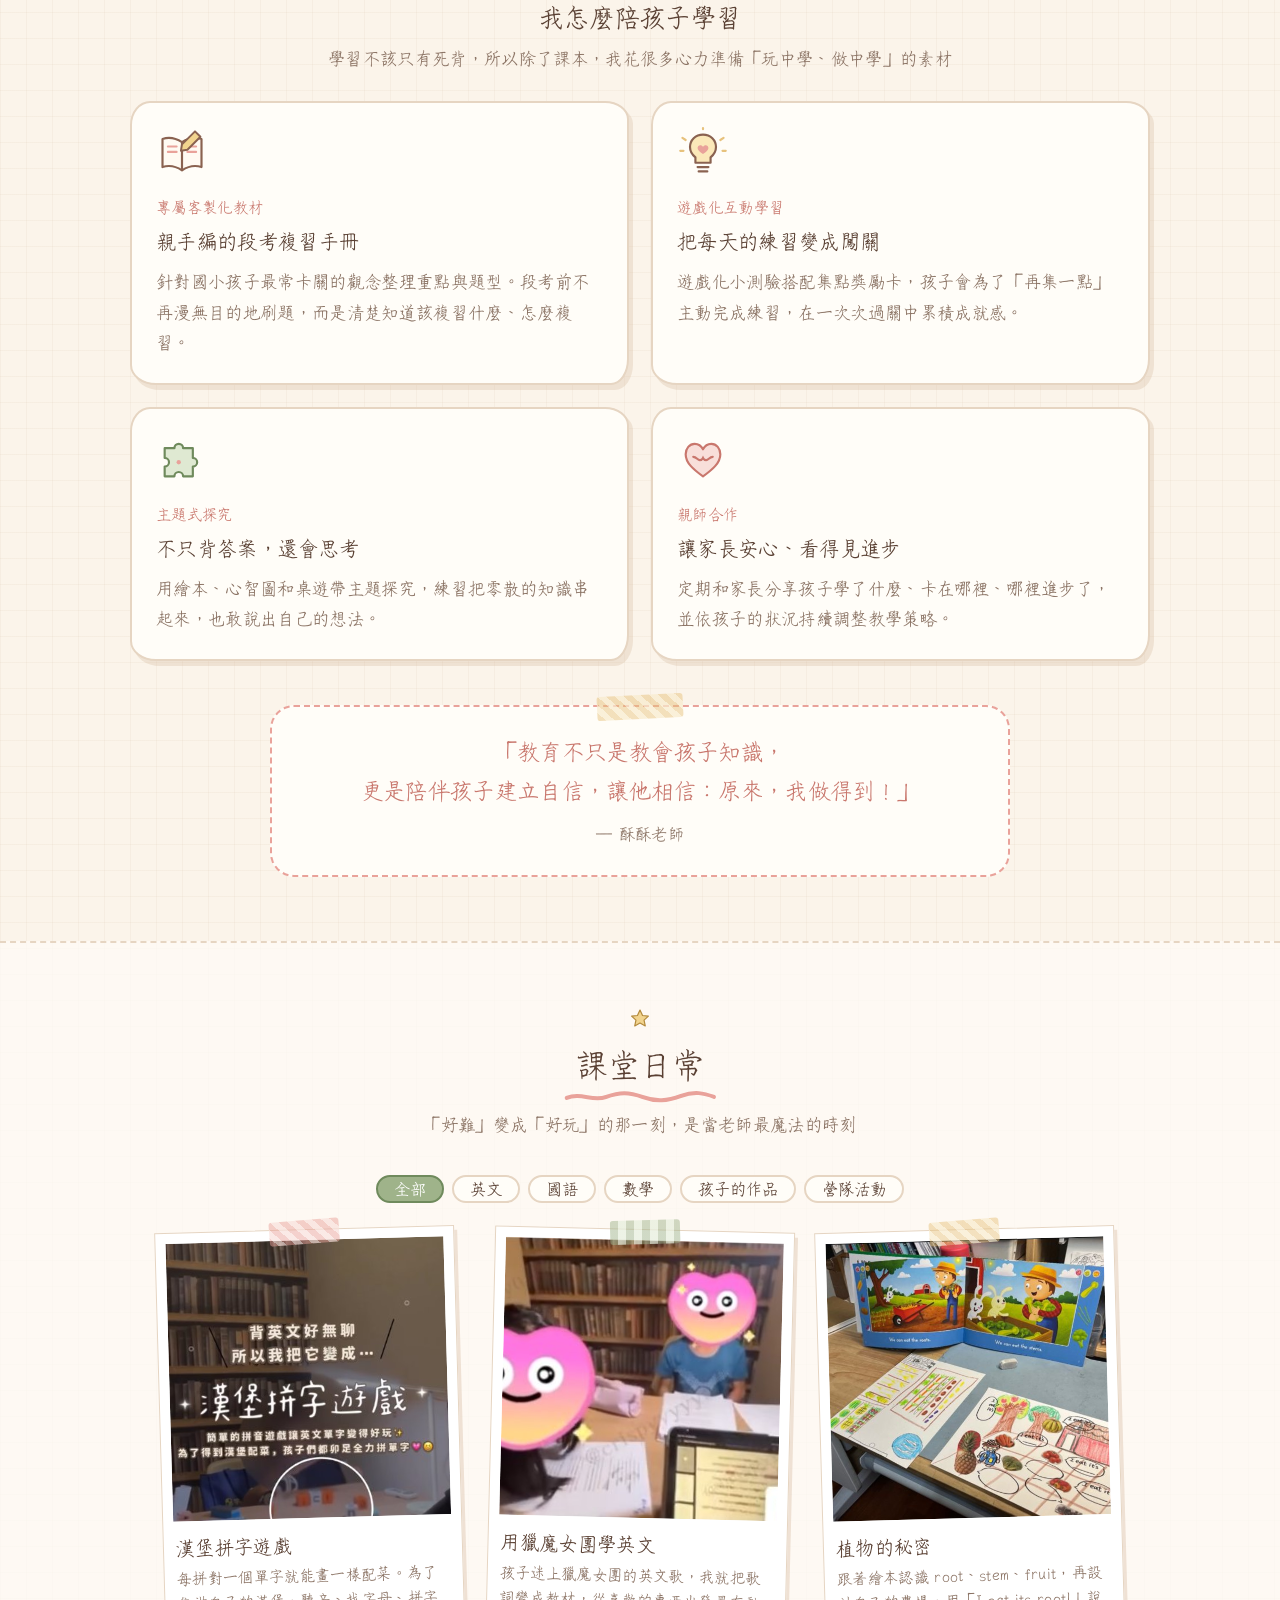
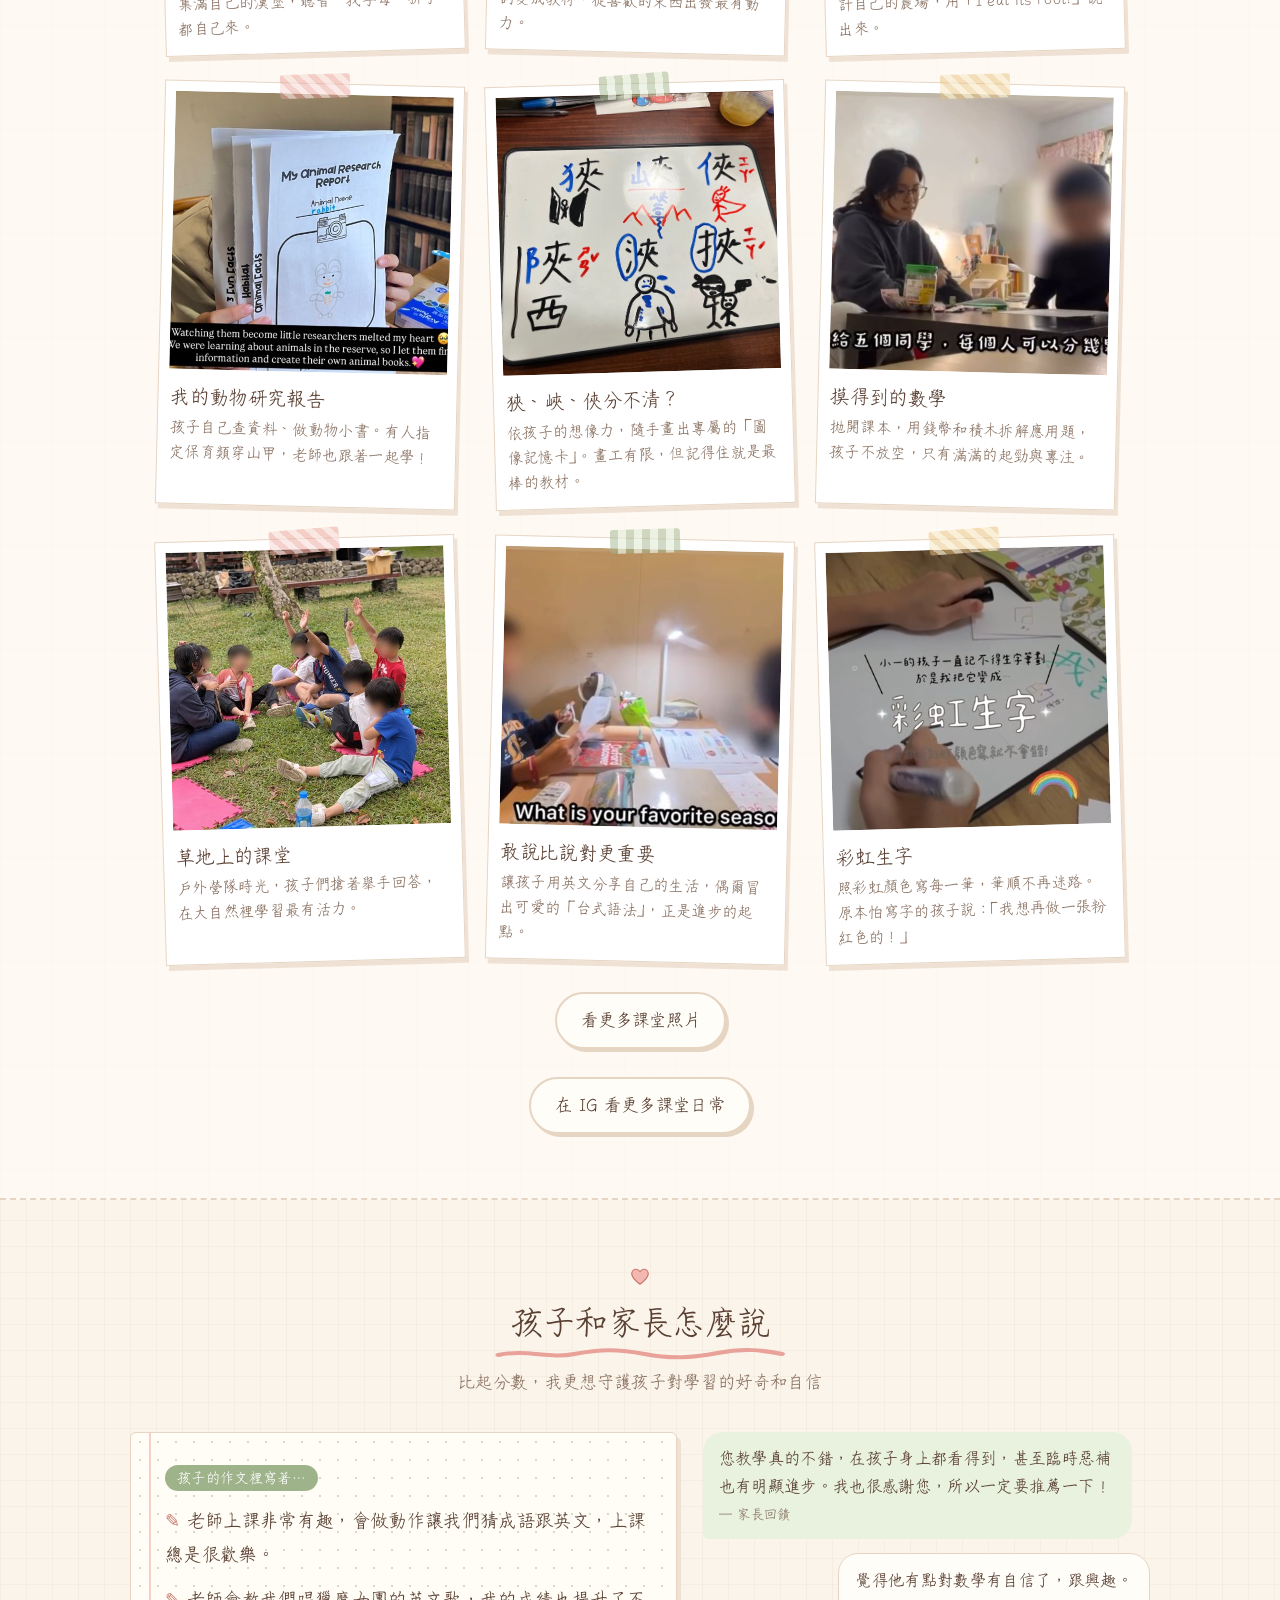
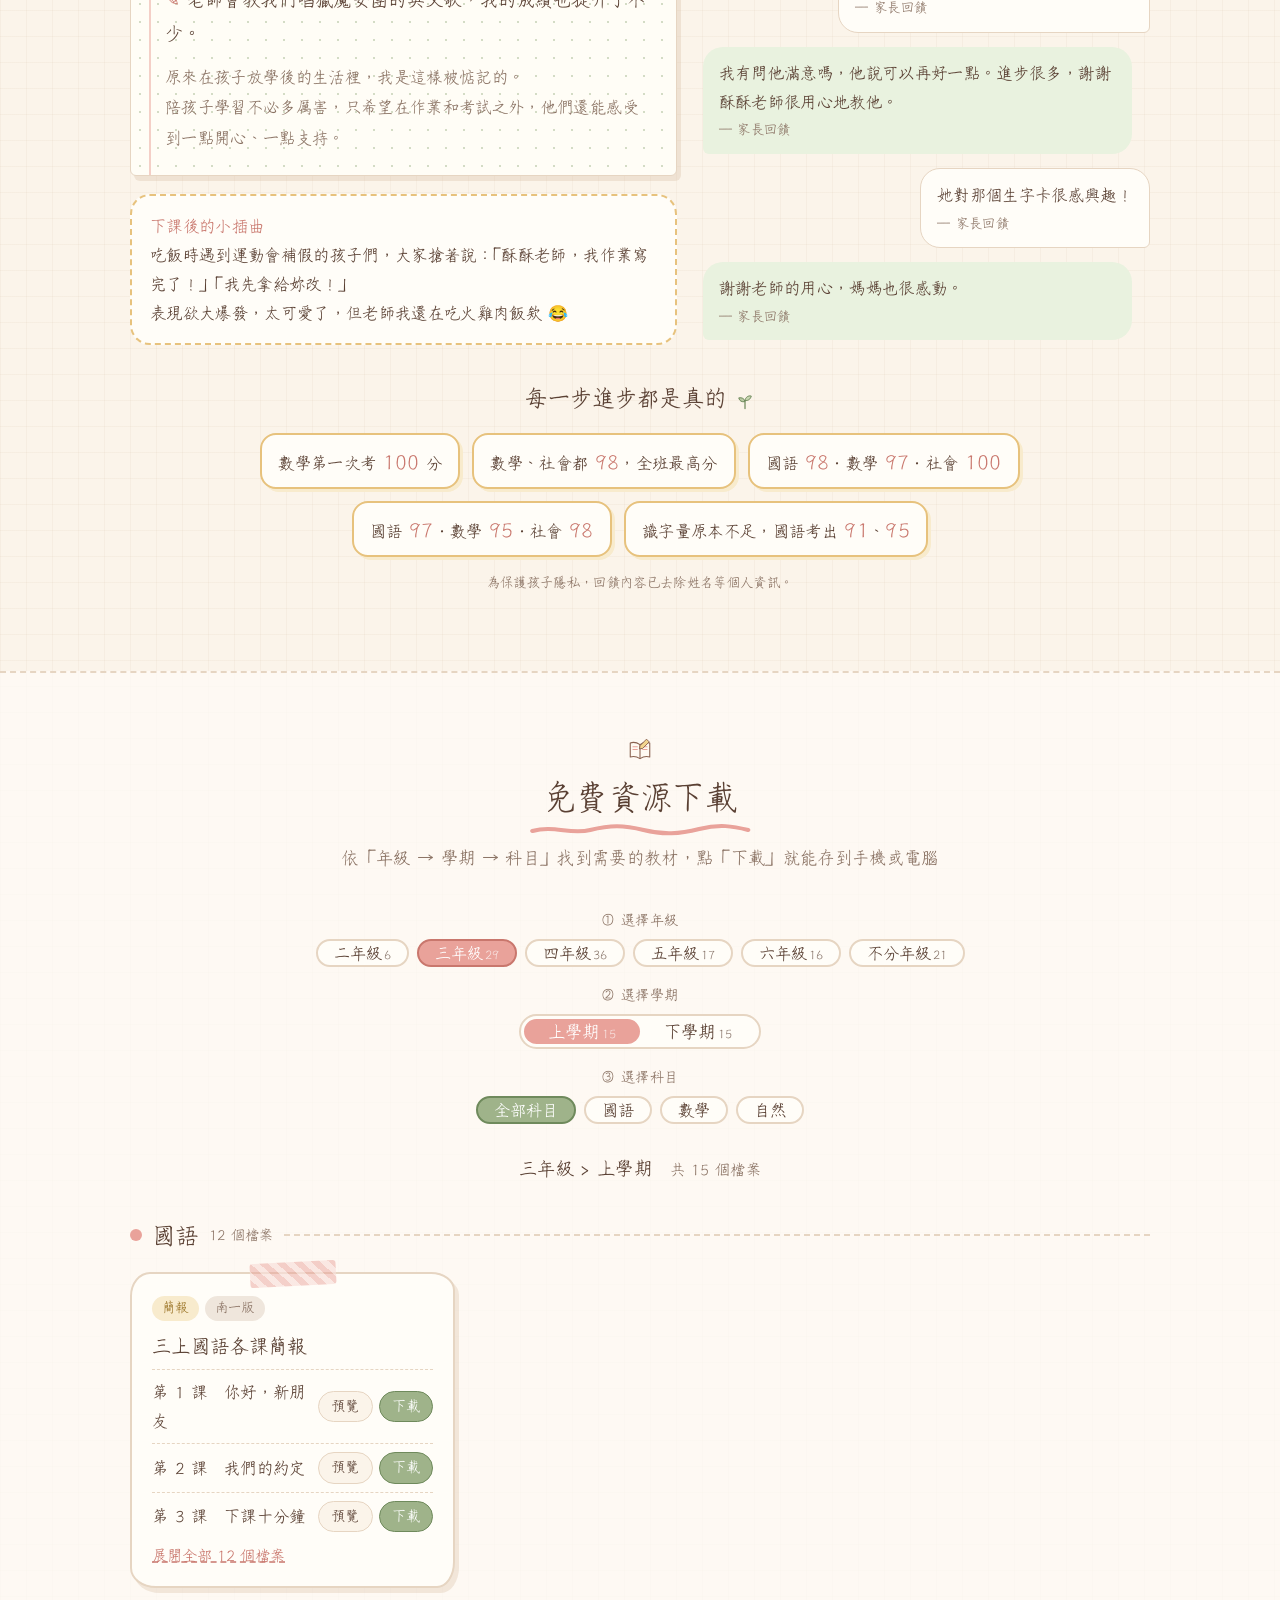
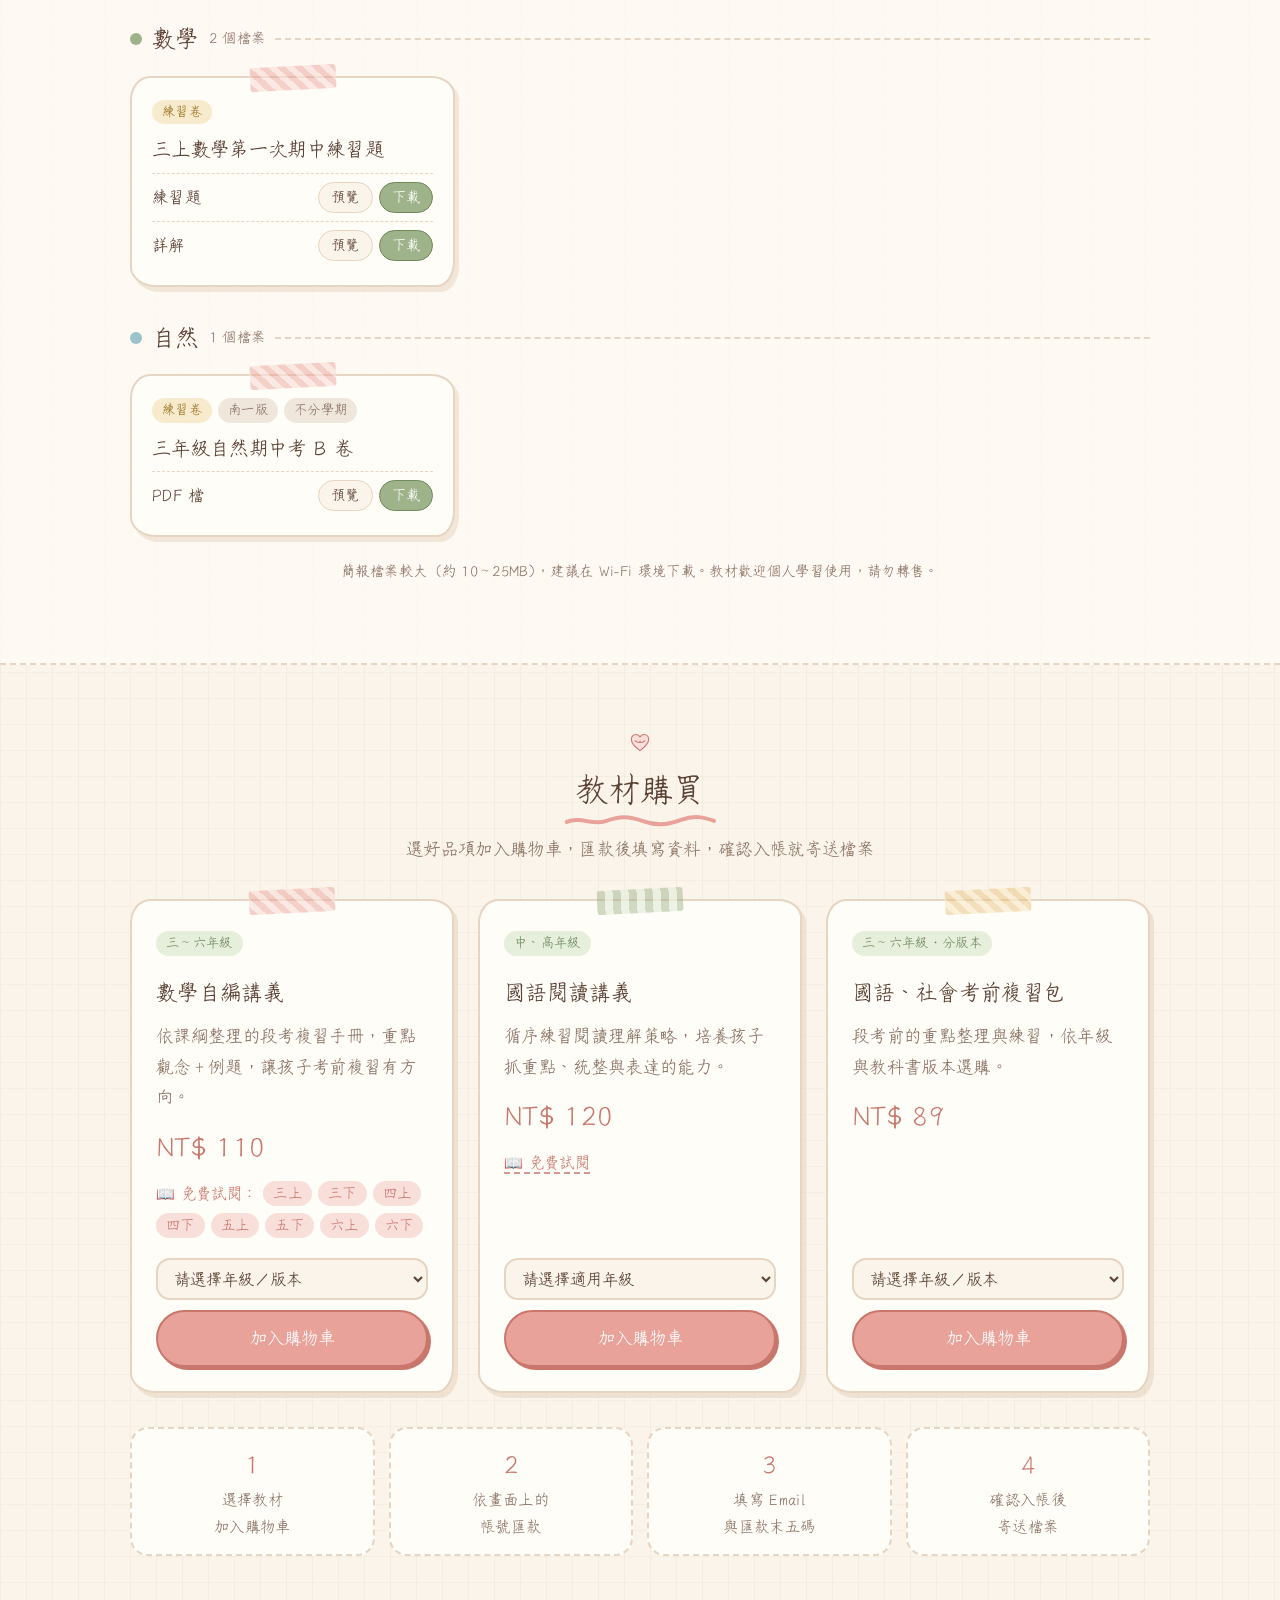
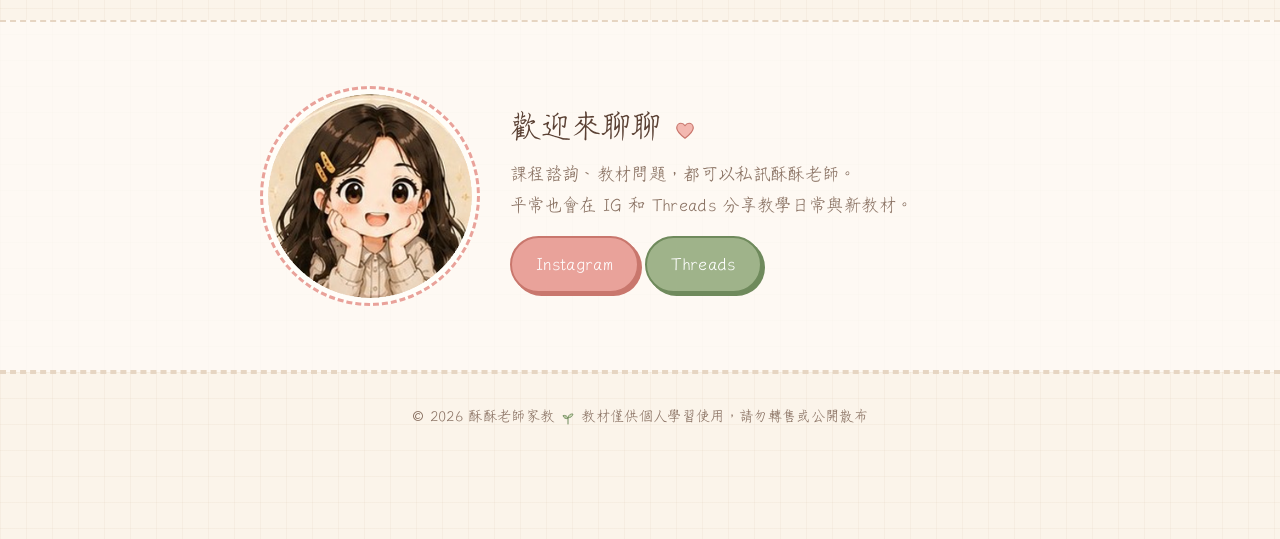
==== commit a8d53e5e: "Add files via upload" ====
--- a/index.html
+++ b/index.html
@@ -267,6 +267,10 @@
 .subj-head::after{content:"";flex:1;border-top:2px dashed var(--line)}
 
 .trial{align-self:flex-start;font-size:15px;color:var(--pink-dark);text-decoration:underline dashed;text-underline-offset:4px}
+.trial-note{font-size:14px;margin:8px 0 0}
+.trials{font-size:15px;color:var(--pink-dark);display:flex;flex-wrap:wrap;gap:6px;align-items:center}
+.trials a{color:var(--pink-dark);background:var(--pink-soft);border-radius:99px;padding:0 10px;text-decoration:none;font-size:14px}
+.trial-note a{color:var(--pink-dark)}
 /* ---------- cart & modal ---------- */
 .cart-fab{position:fixed;right:18px;bottom:18px;z-index:30;background:var(--pink);color:#fff;border:2px solid var(--pink-dark);border-radius:99px;padding:12px 20px;font-size:17px;box-shadow:3px 4px 0 var(--pink-dark);cursor:pointer;display:none}
 .cart-fab.show{display:flex;gap:8px;align-items:center}
@@ -565,7 +569,10 @@
     return `<div class="card res"><span class="tape ${tapes[k%3]}"></span>
       <div class="meta"><span class="pill h">${r.type}</span>${r.version?`<span class="pill v">${r.version}版</span>`:""}${!isTool && !r.sem ? `<span class="pill v">不分學期</span>`:""}</div>
       <h3>${r.title}</h3>
-      <ul class="files">${shown.map(([n,id]) => `<li><span class="name">${n}</span><span class="acts"><a href="${viewUrl(id)}" target="_blank" rel="noopener">預覽</a><a class="dl" href="${dlUrl(id)}" target="_blank" rel="noopener">下載</a></span></li>`).join("")}</ul>
+      <ul class="files">${shown.map(([n,id]) => r.viewOnly
+        ? `<li><span class="name">${n}</span><span class="acts"><a class="dl" href="${viewUrl(id)}" target="_blank" rel="noopener">線上試閱</a></span></li>`
+        : `<li><span class="name">${n}</span><span class="acts"><a href="${viewUrl(id)}" target="_blank" rel="noopener">預覽</a><a class="dl" href="${dlUrl(id)}" target="_blank" rel="noopener">下載</a></span></li>`).join("")}</ul>
+      ${r.viewOnly ? `<p class="trial-note">喜歡的話，完整版可到 <a href="#shop">教材購買</a> 選購</p>` : ""}
       ${many ? `<button class="more" onclick="expanded[${r.i}]=1;renderRes()">展開全部 ${r.files.length} 個檔案</button>` : ""}
     </div>`;
   };
@@ -593,7 +600,8 @@
       <h3 style="margin:0">${p.name}</h3>
       <p>${p.desc}</p>
       <div class="price" id="price-${p.id}">${priceText(p)}</div>
-      <a class="trial" id="trial-${p.id}" target="_blank" rel="noopener" style="${p.preview?'':'display:none'}" href="${p.preview?viewUrl(p.preview):'#'}">📖 免費試閱${p.preview?'':'這一冊'}</a>
+      ${p.preview ? `<a class="trial" target="_blank" rel="noopener" href="${viewUrl(p.preview)}">📖 免費試閱</a>` : ""}
+      ${p.options.some(o => o.preview && !o.hidden) ? `<div class="trials">📖 免費試閱：${p.options.filter(o => o.preview && !o.hidden).map(o => `<a target="_blank" rel="noopener" href="${viewUrl(o.preview)}">${o.short || o.label}</a>`).join("")}</div>` : ""}
       <div class="spacer"></div>
       <select id="sel-${p.id}" onchange="showPrice('${p.id}')">
         <option value="">請選擇${p.options.length > 2 ? "年級／版本" : "適用年級"}</option>
@@ -605,8 +613,6 @@
 function showPrice(id){
   const p = PRODUCTS.find(x => x.id === id), o = p.options.find(x => x.code === document.getElementById("sel-"+id).value);
   document.getElementById("price-"+id).textContent = o ? `NT$ ${o.price}` : priceText(p);
-  const t = document.getElementById("trial-"+id), pv = (o && o.preview) || p.preview;
-  t.style.display = pv ? "" : "none"; if (pv) t.href = viewUrl(pv);
 }
 function addToCart(id){
   const sel = document.getElementById("sel-"+id);
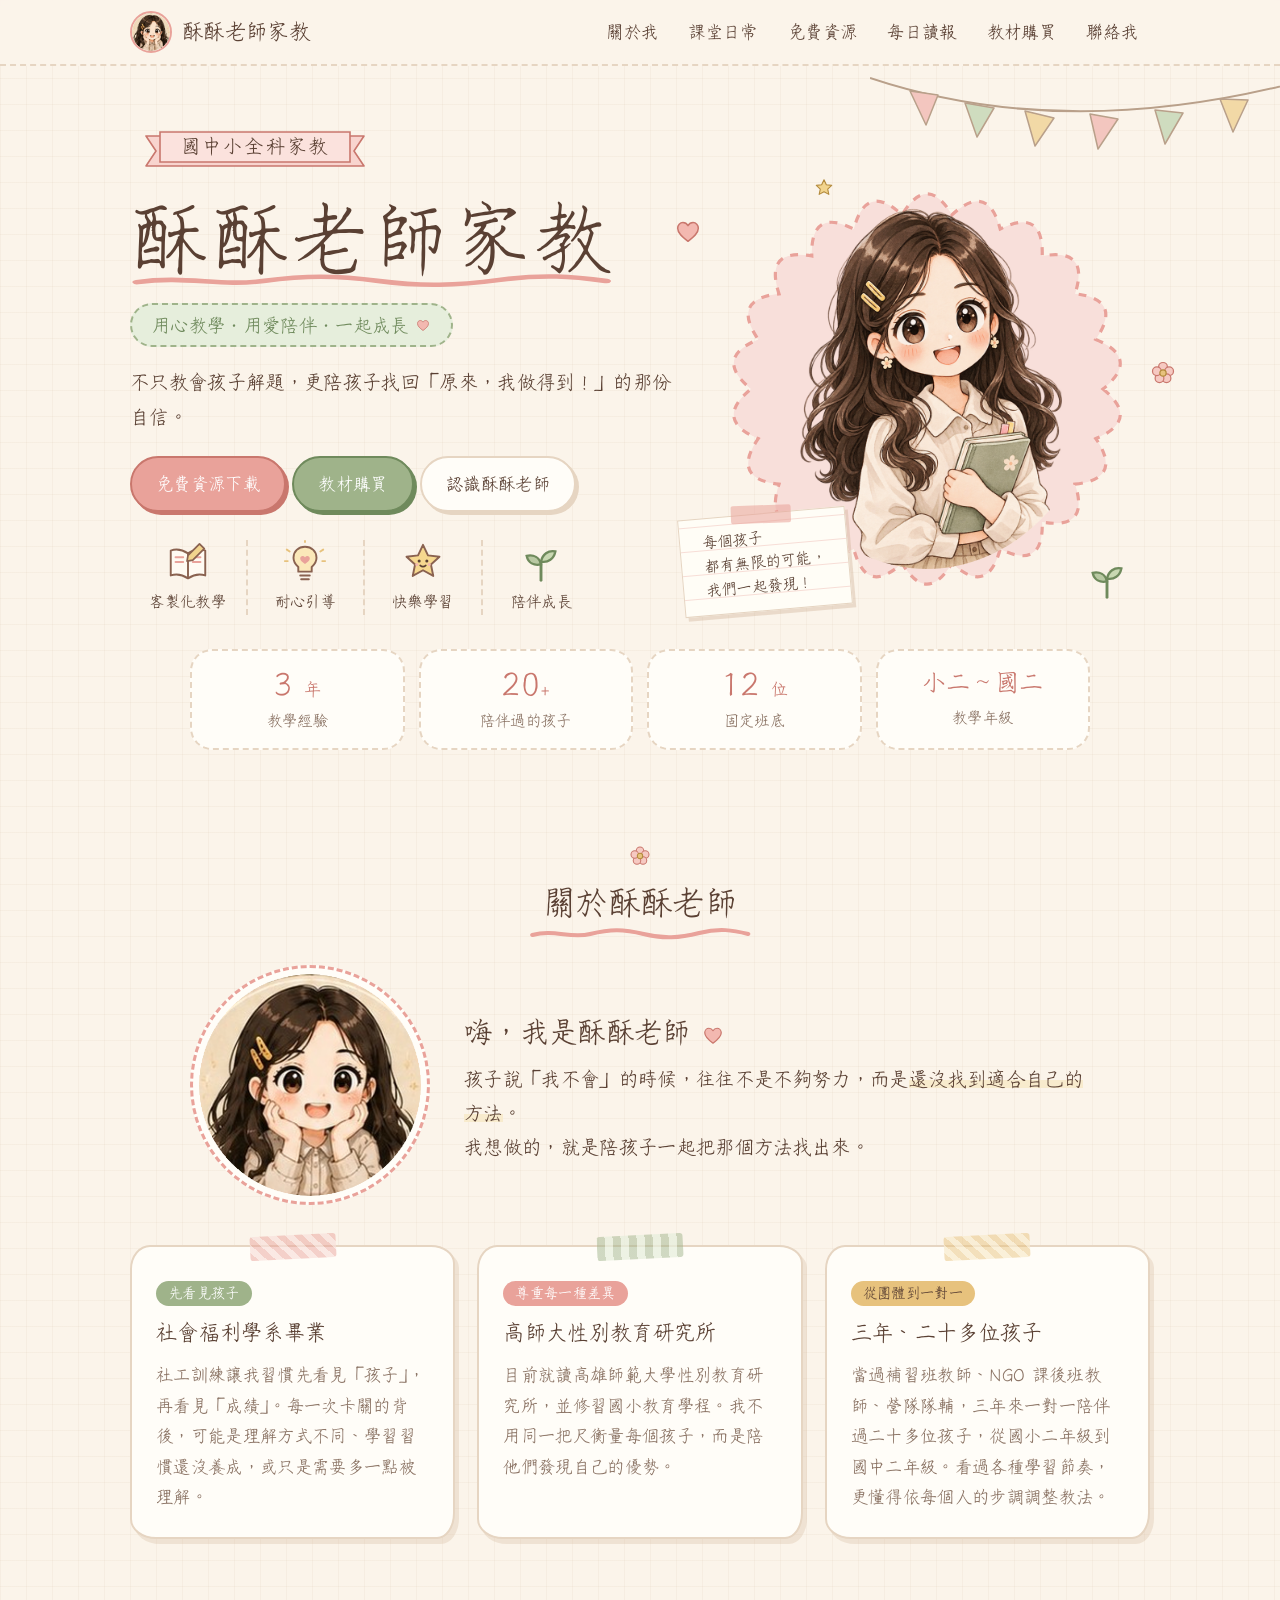
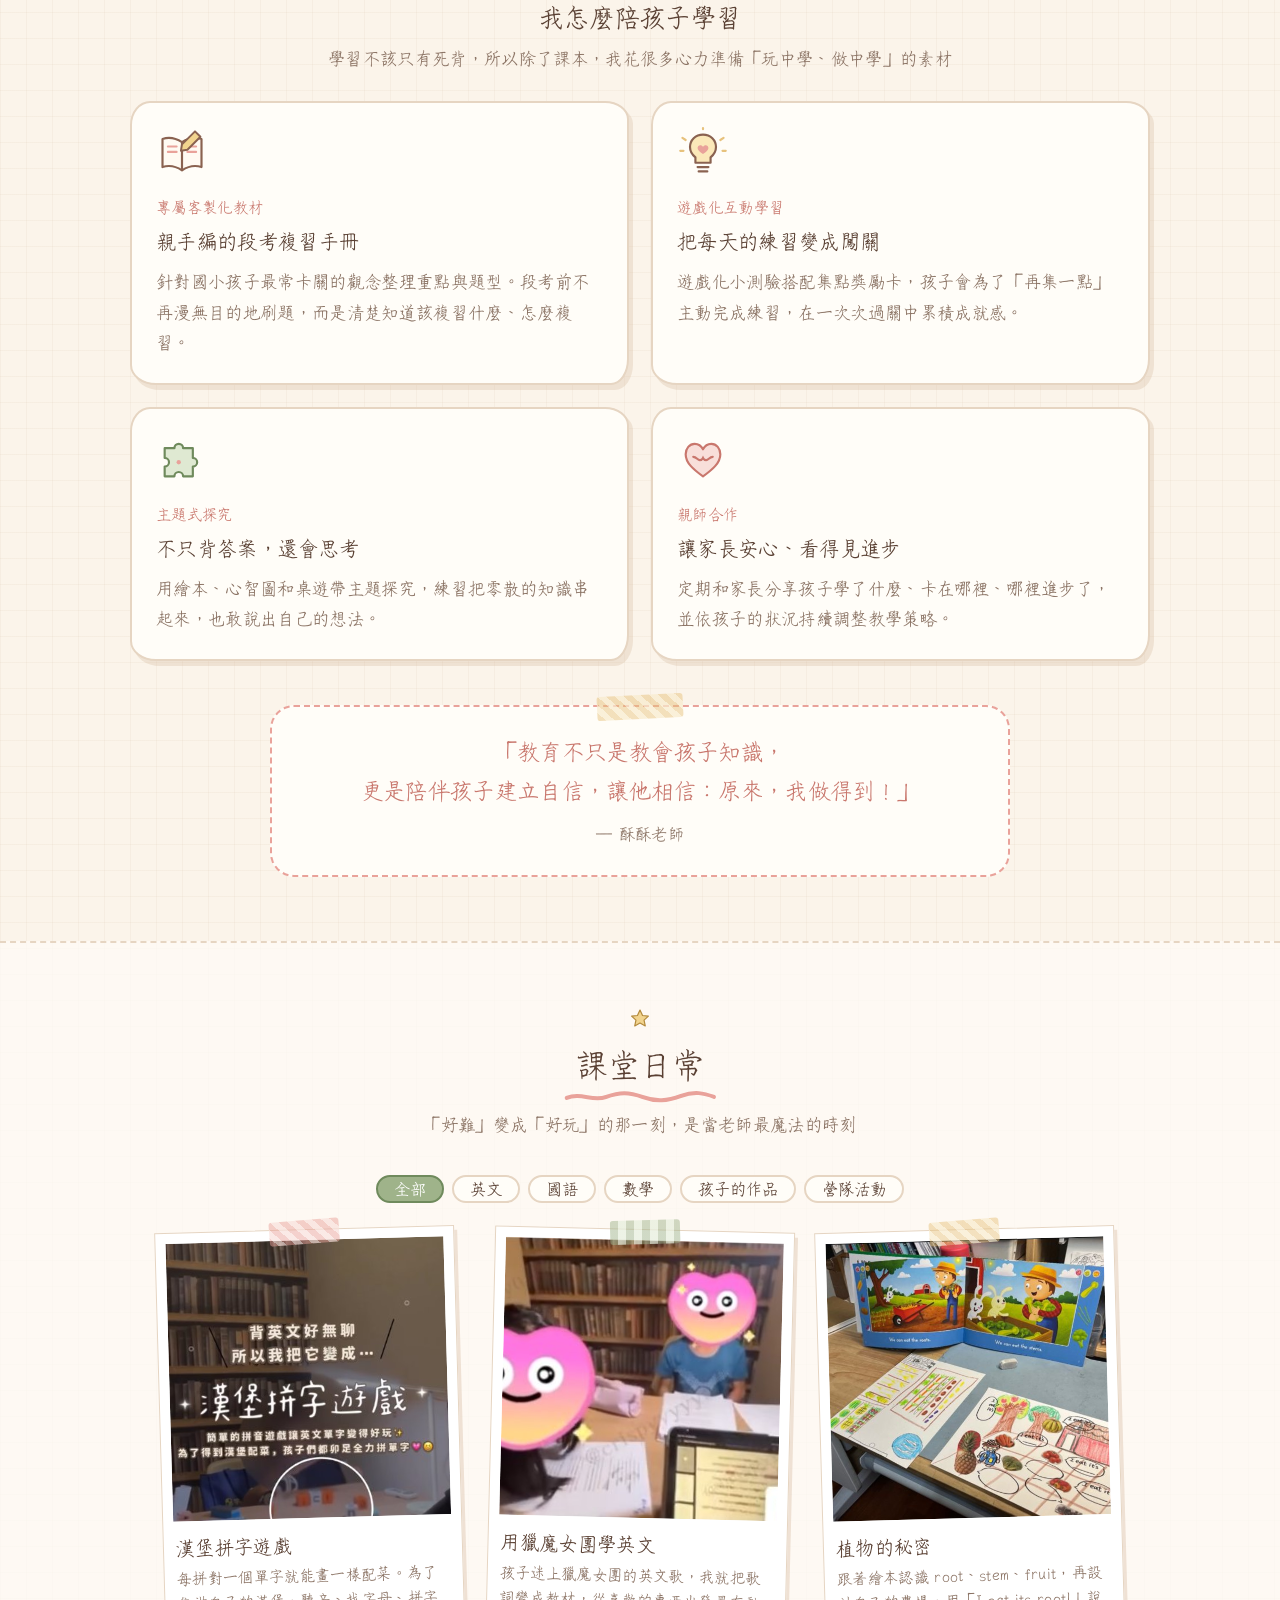
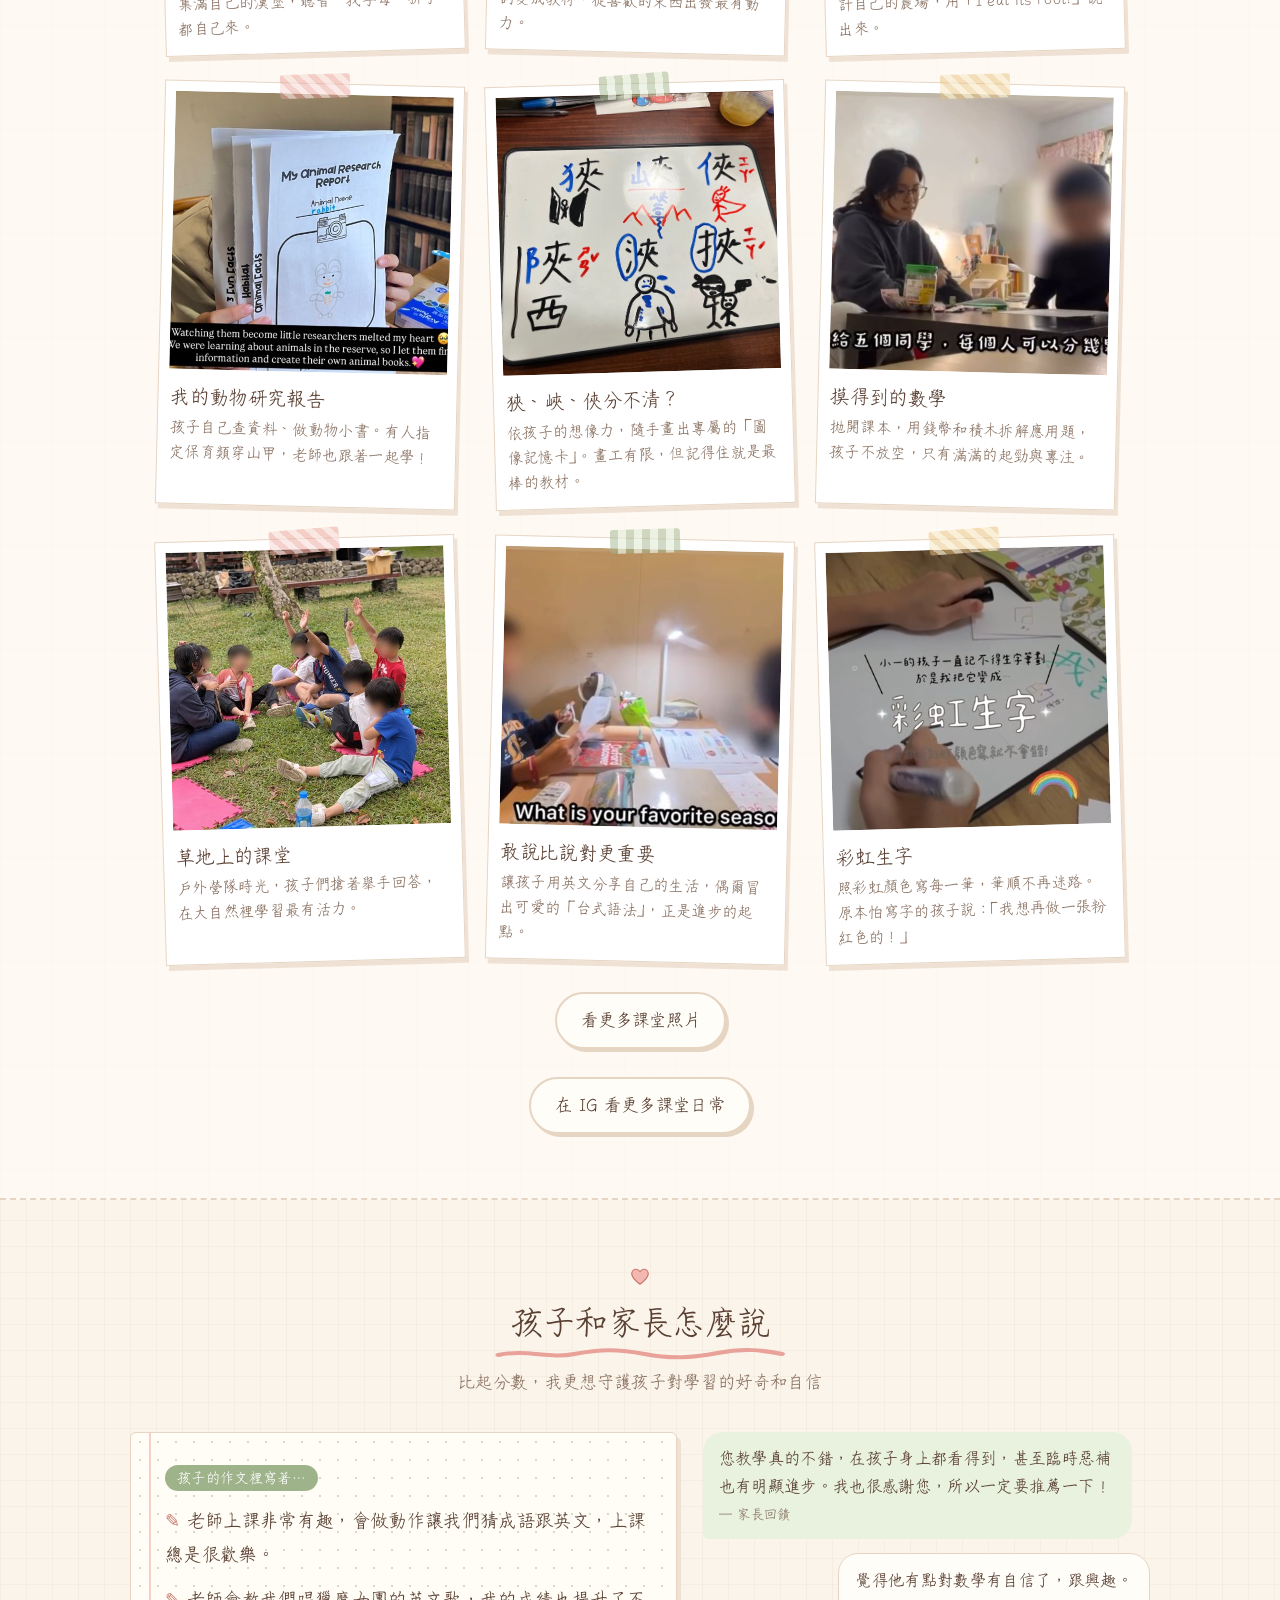
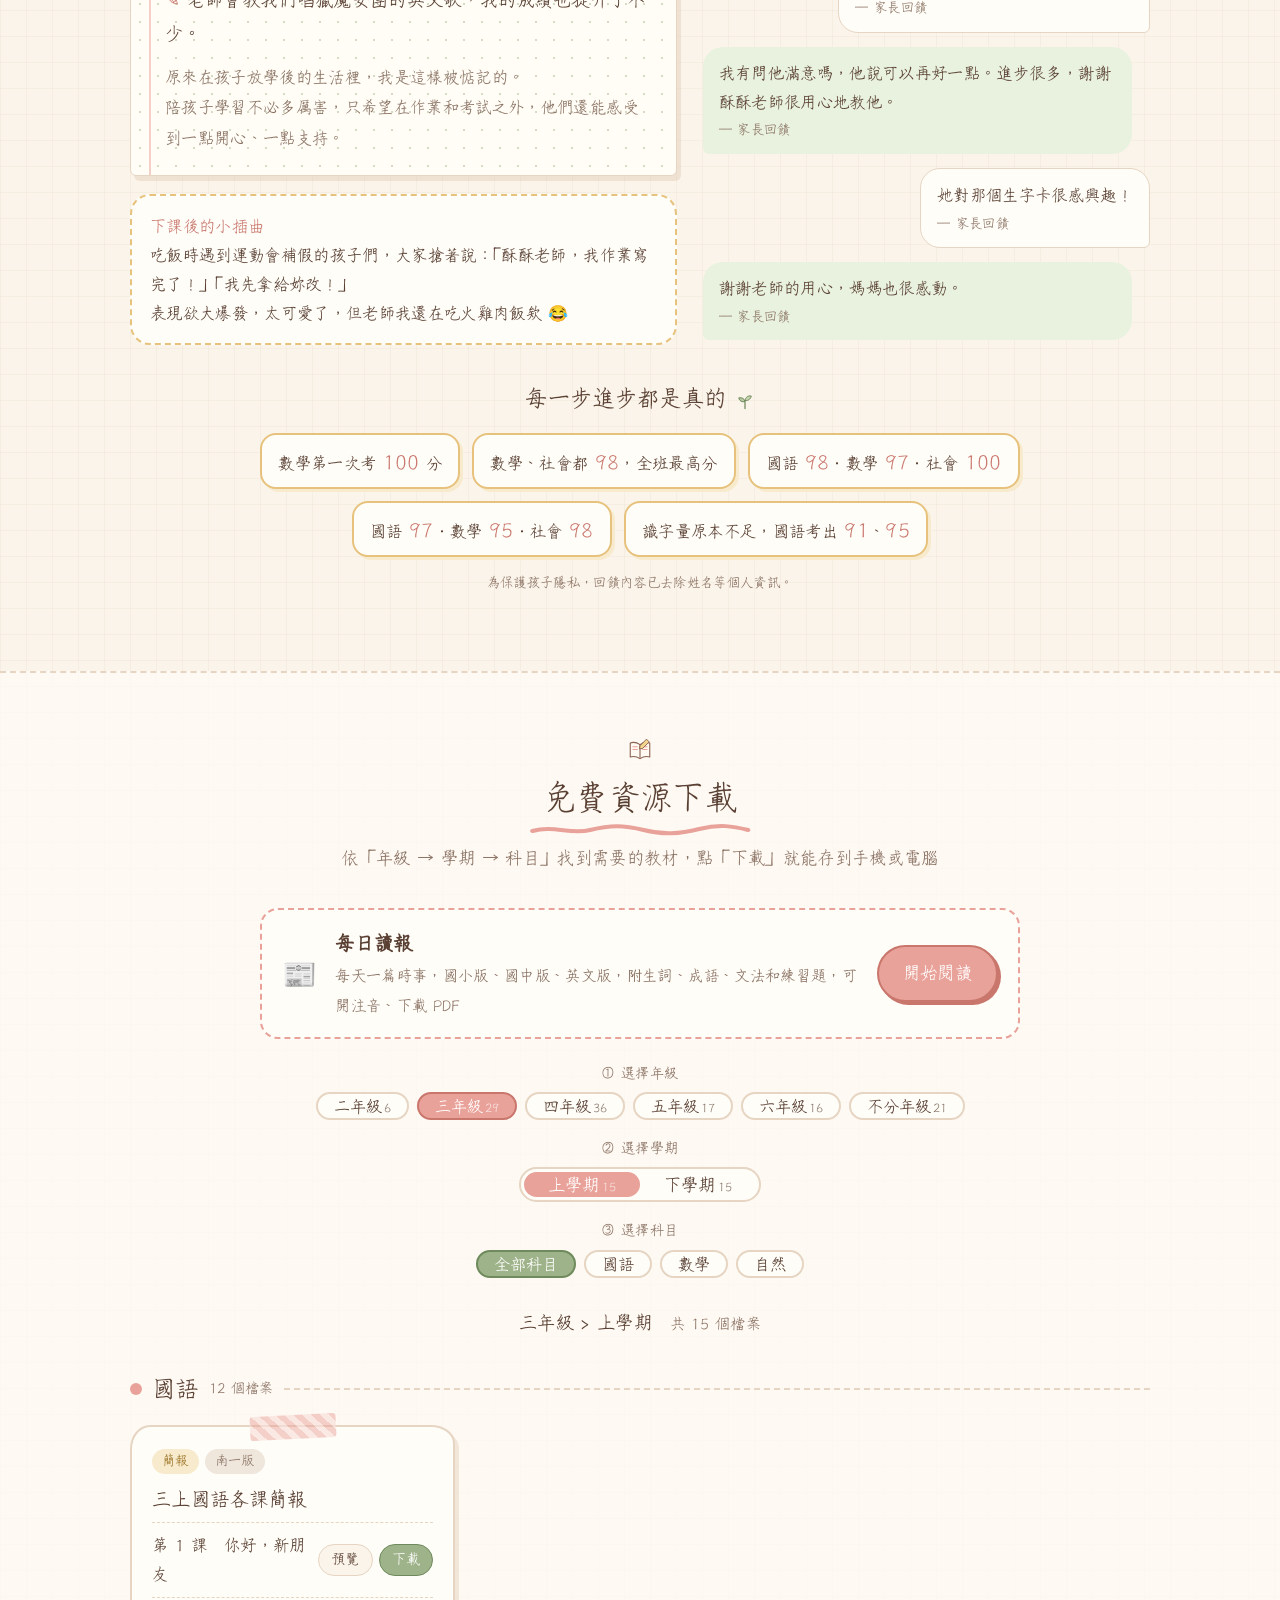
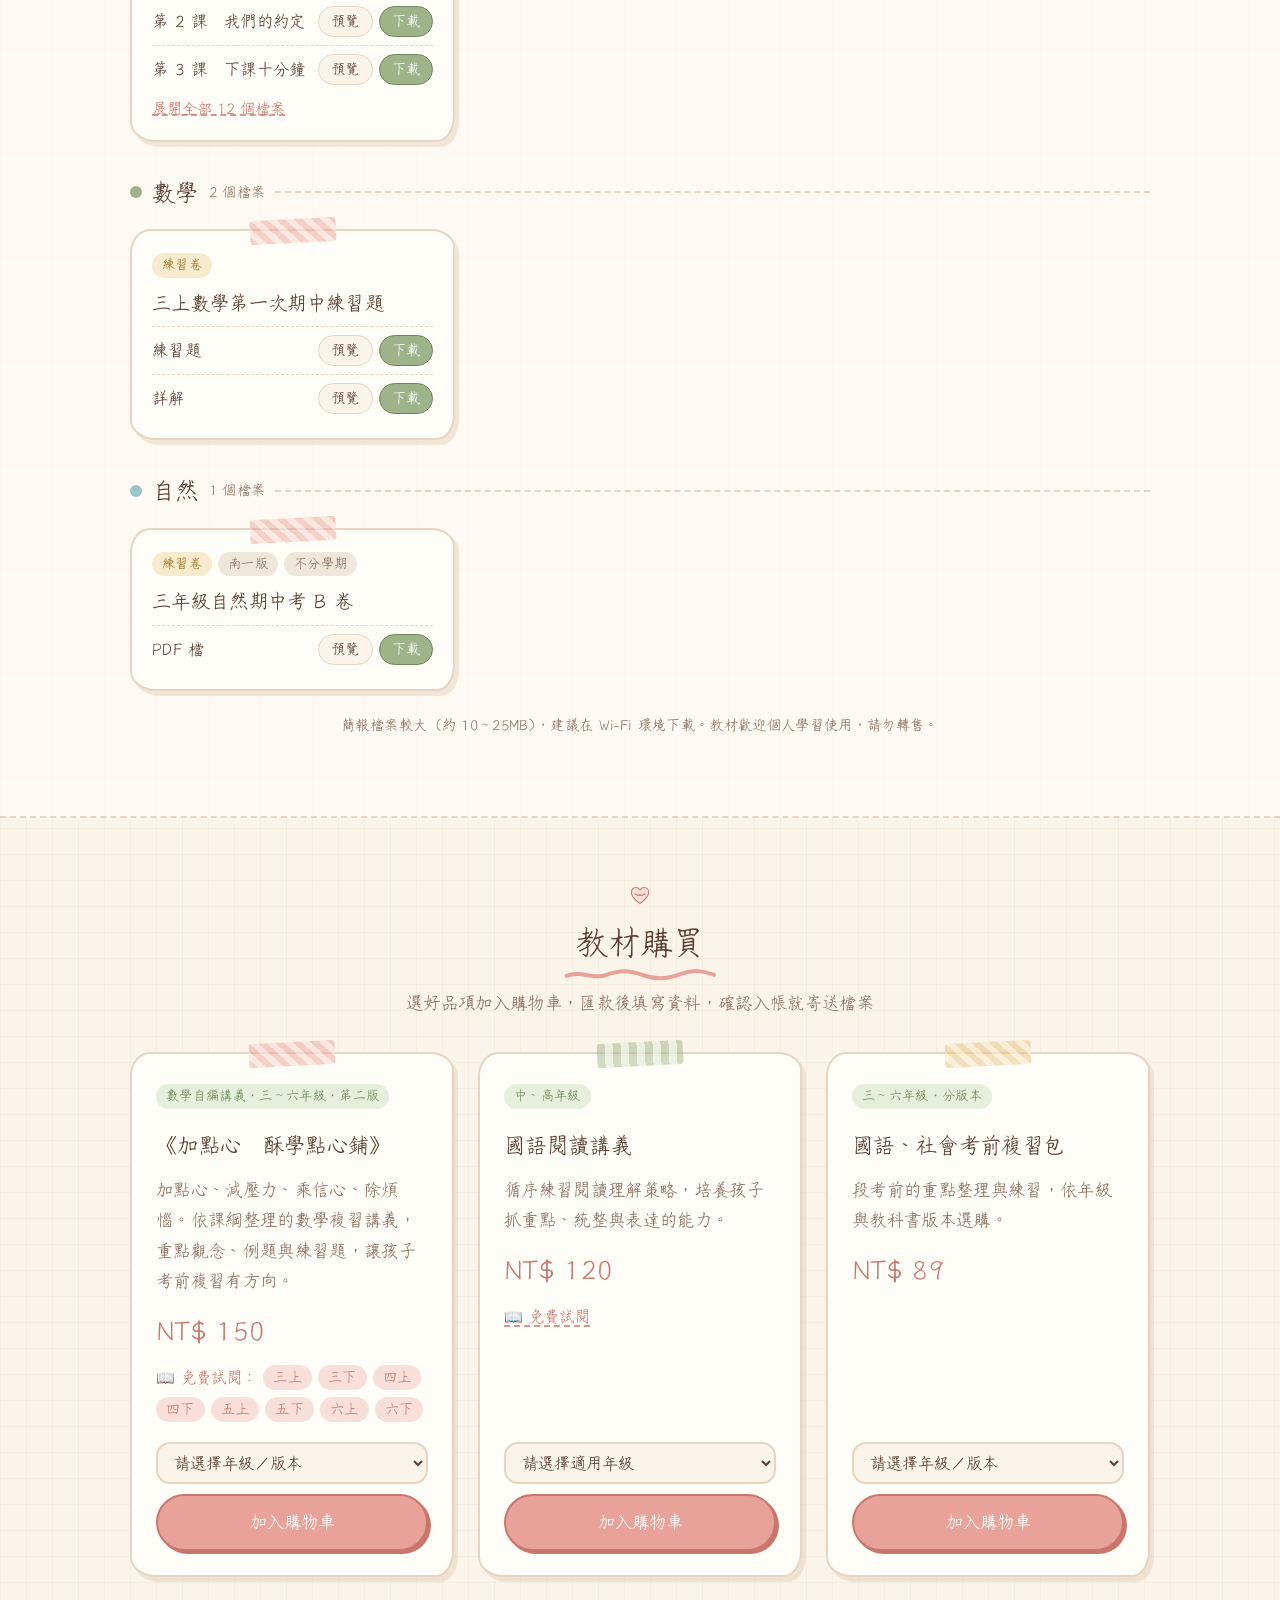
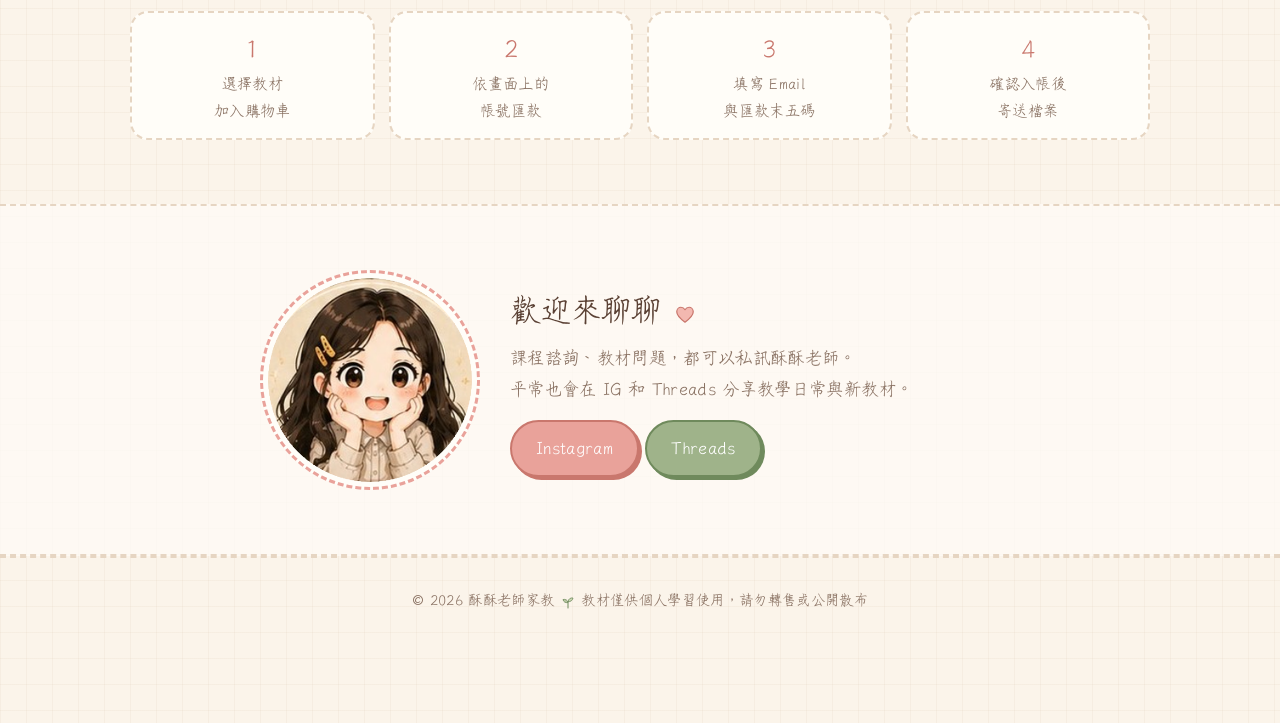
==== commit 37027934: "首頁加入每日讀報入口，移除多包一層的 daily-reading 資料夾 Co-Authored-By: Claude Opus 5.5 <noreply@anthropic.com> Claude-" ====
--- a/index.html
+++ b/index.html
@@ -337,6 +337,7 @@
       <a href="#about">關於我</a>
       <a href="#daily">課堂日常</a>
       <a href="#resources">免費資源</a>
+      <a href="daily-reading/">每日讀報</a>
       <a href="#shop">教材購買</a>
       <a href="#contact">聯絡我</a>
     </nav>
@@ -469,6 +470,11 @@
         <div class="deco" style="display:flex;justify-content:center;gap:8px;margin-bottom:6px"><svg class="doodle" width="26" height="26"><use href="#i-book"/></svg></div>
         <h2 class="ul">免費資源下載</h2><p>依「年級 → 學期 → 科目」找到需要的教材，點「下載」就能存到手機或電腦</p>
       </div>
+      <a href="daily-reading/" style="display:flex;flex-wrap:wrap;align-items:center;gap:10px 18px;margin:0 auto 22px;max-width:760px;padding:16px 20px;background:var(--card);border:2px dashed var(--pink);border-radius:18px;text-decoration:none;color:var(--ink)">
+        <span style="font-size:28px;line-height:1" aria-hidden="true">📰</span>
+        <span style="flex:1;min-width:200px"><b style="font-size:19px">每日讀報</b><br><span style="color:var(--muted);font-size:15px">每天一篇時事，國小版、國中版、英文版，附生詞、成語、文法和練習題，可開注音、下載 PDF</span></span>
+        <span class="btn btn-primary" style="pointer-events:none">開始閱讀</span>
+      </a>
       <div class="filters">
         <div class="step"><span class="step-label">① 選擇年級</span><div class="chips grade" id="gradeChips"></div></div>
         <div class="step" id="semStep"><span class="step-label">② 選擇學期</span><div class="seg" id="semTabs"></div></div>
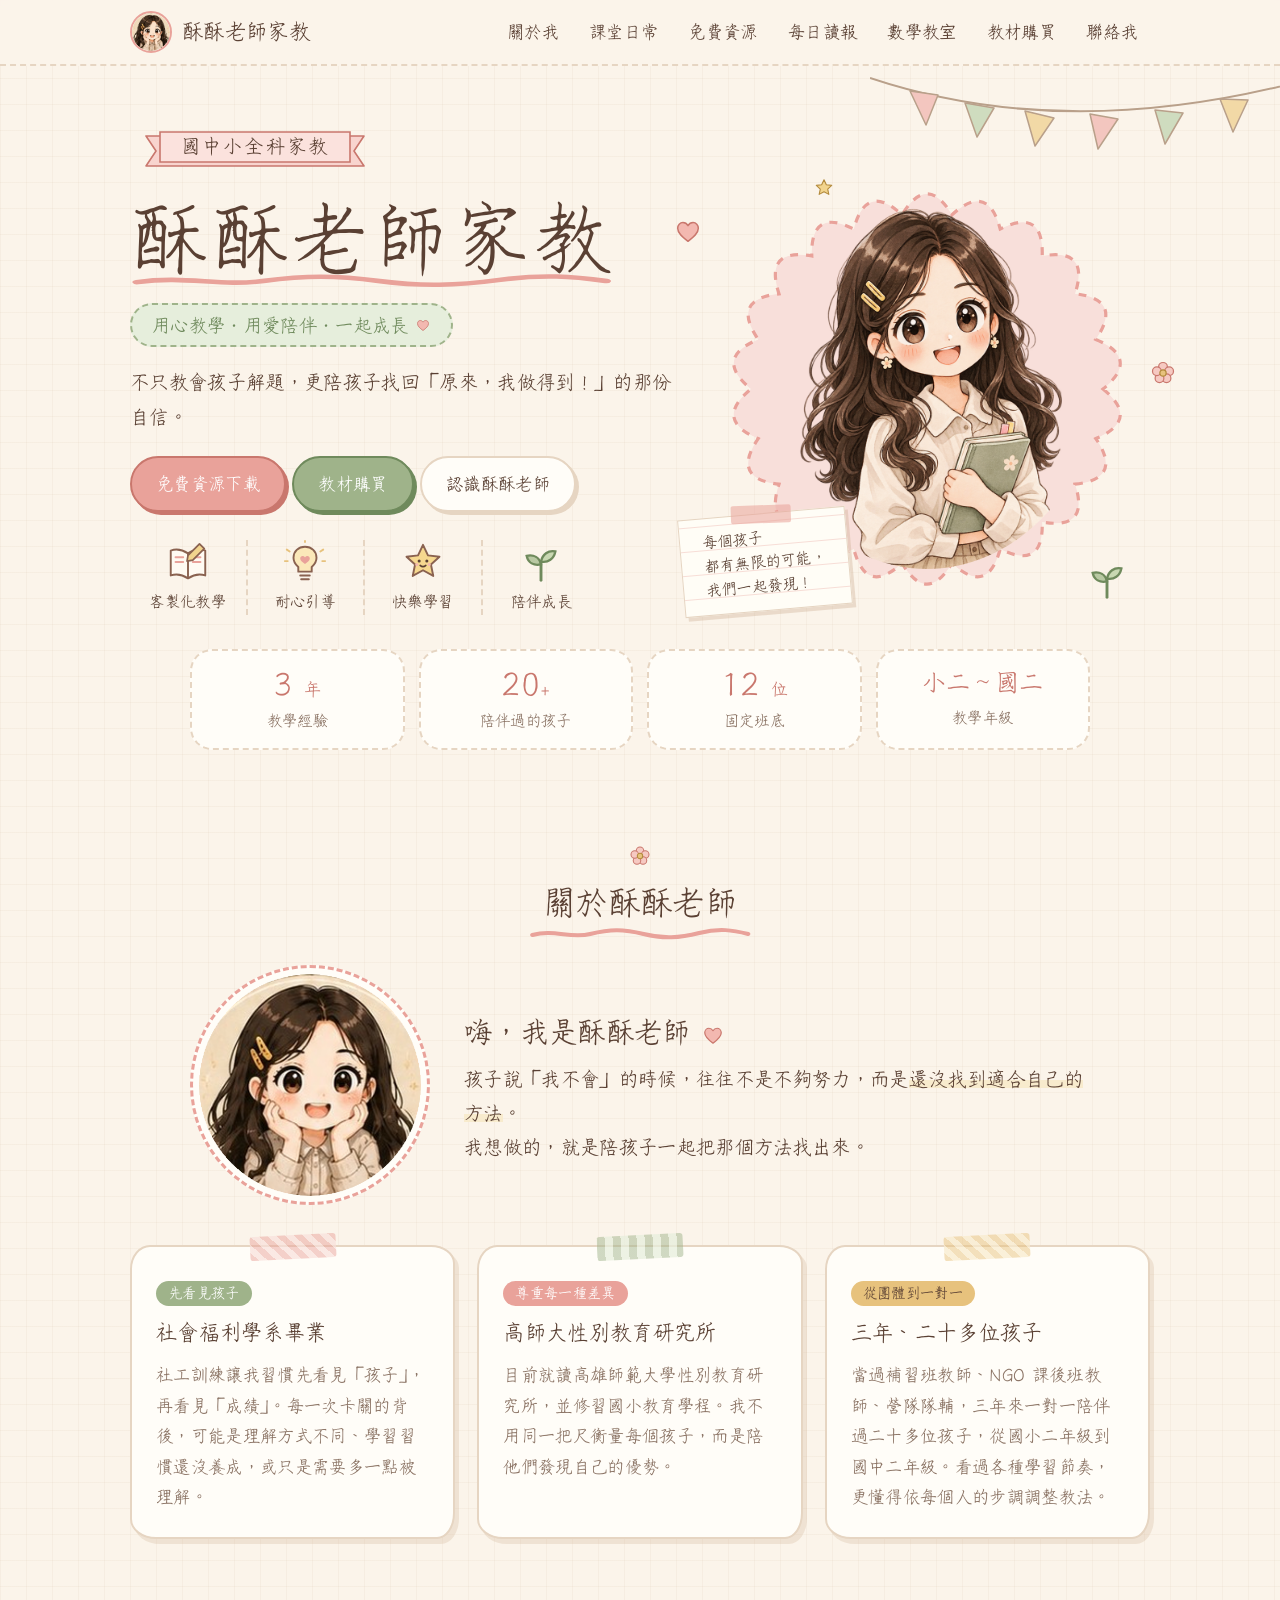
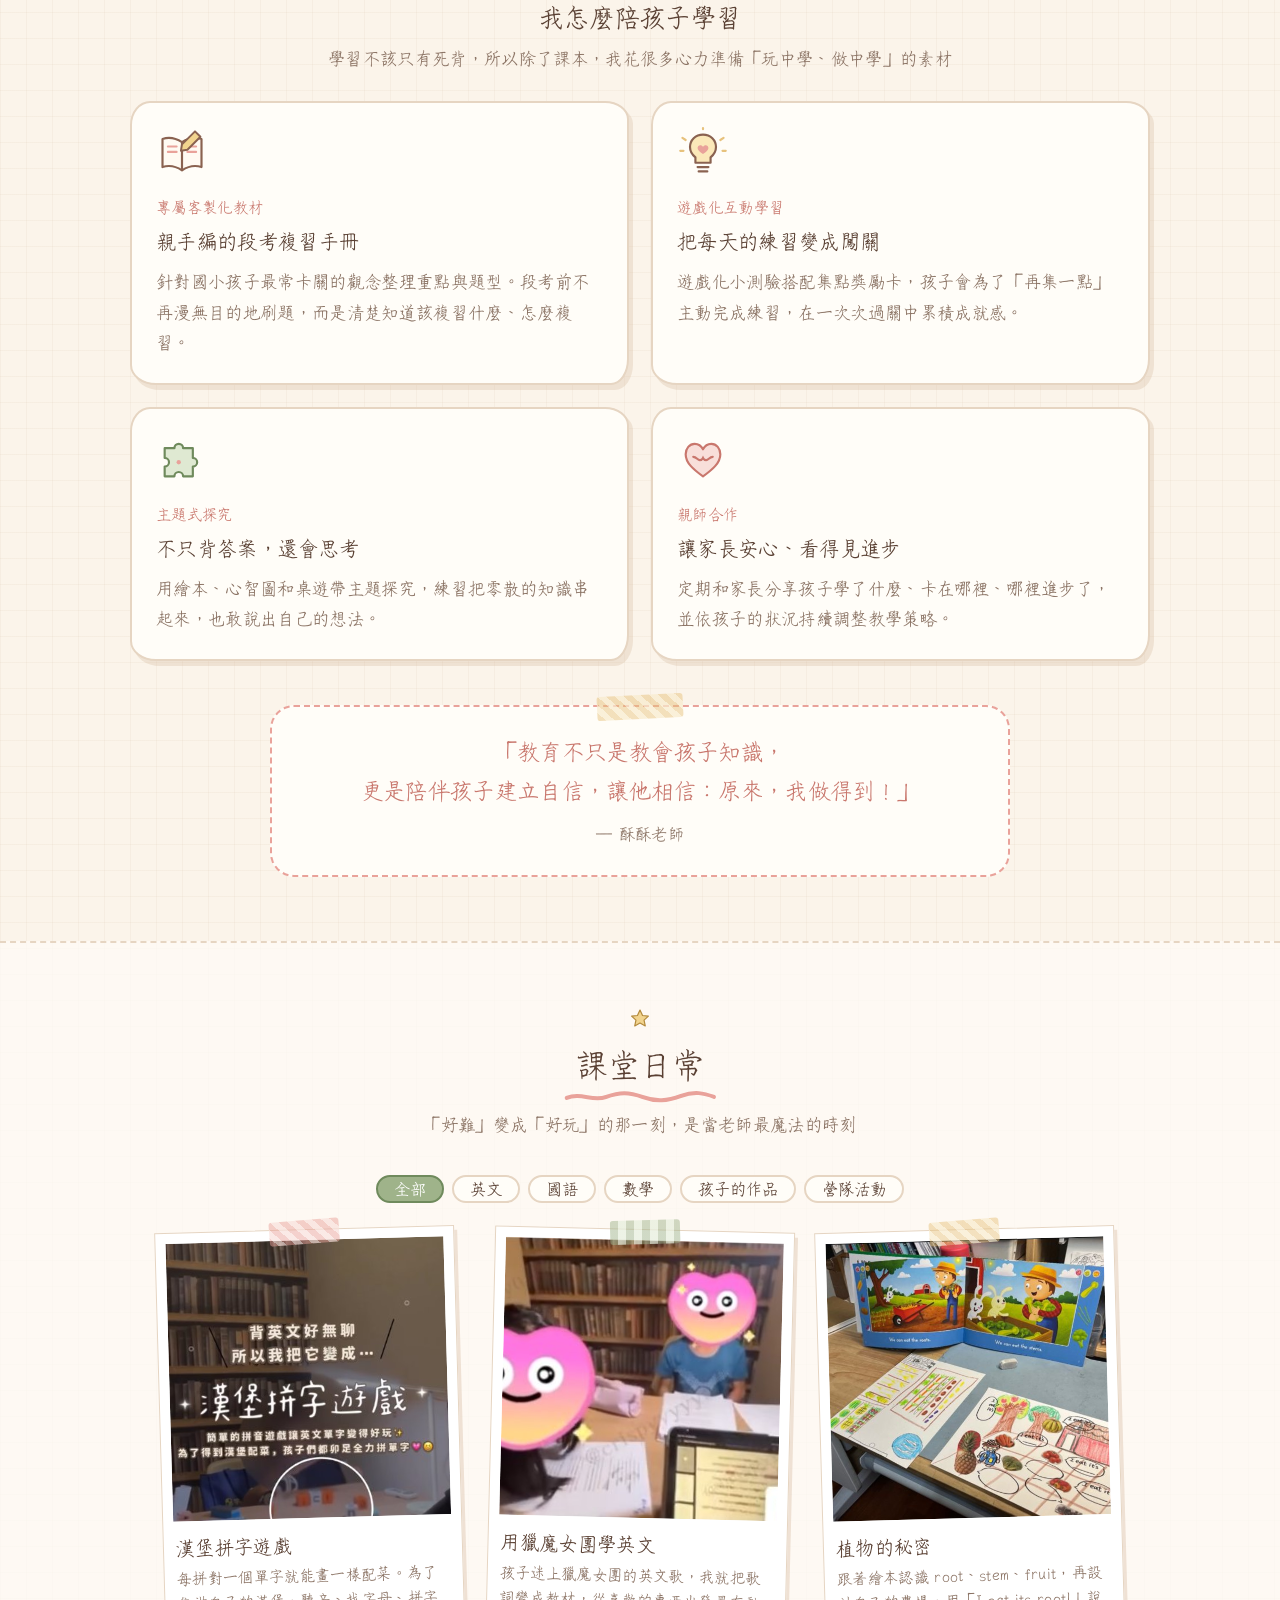
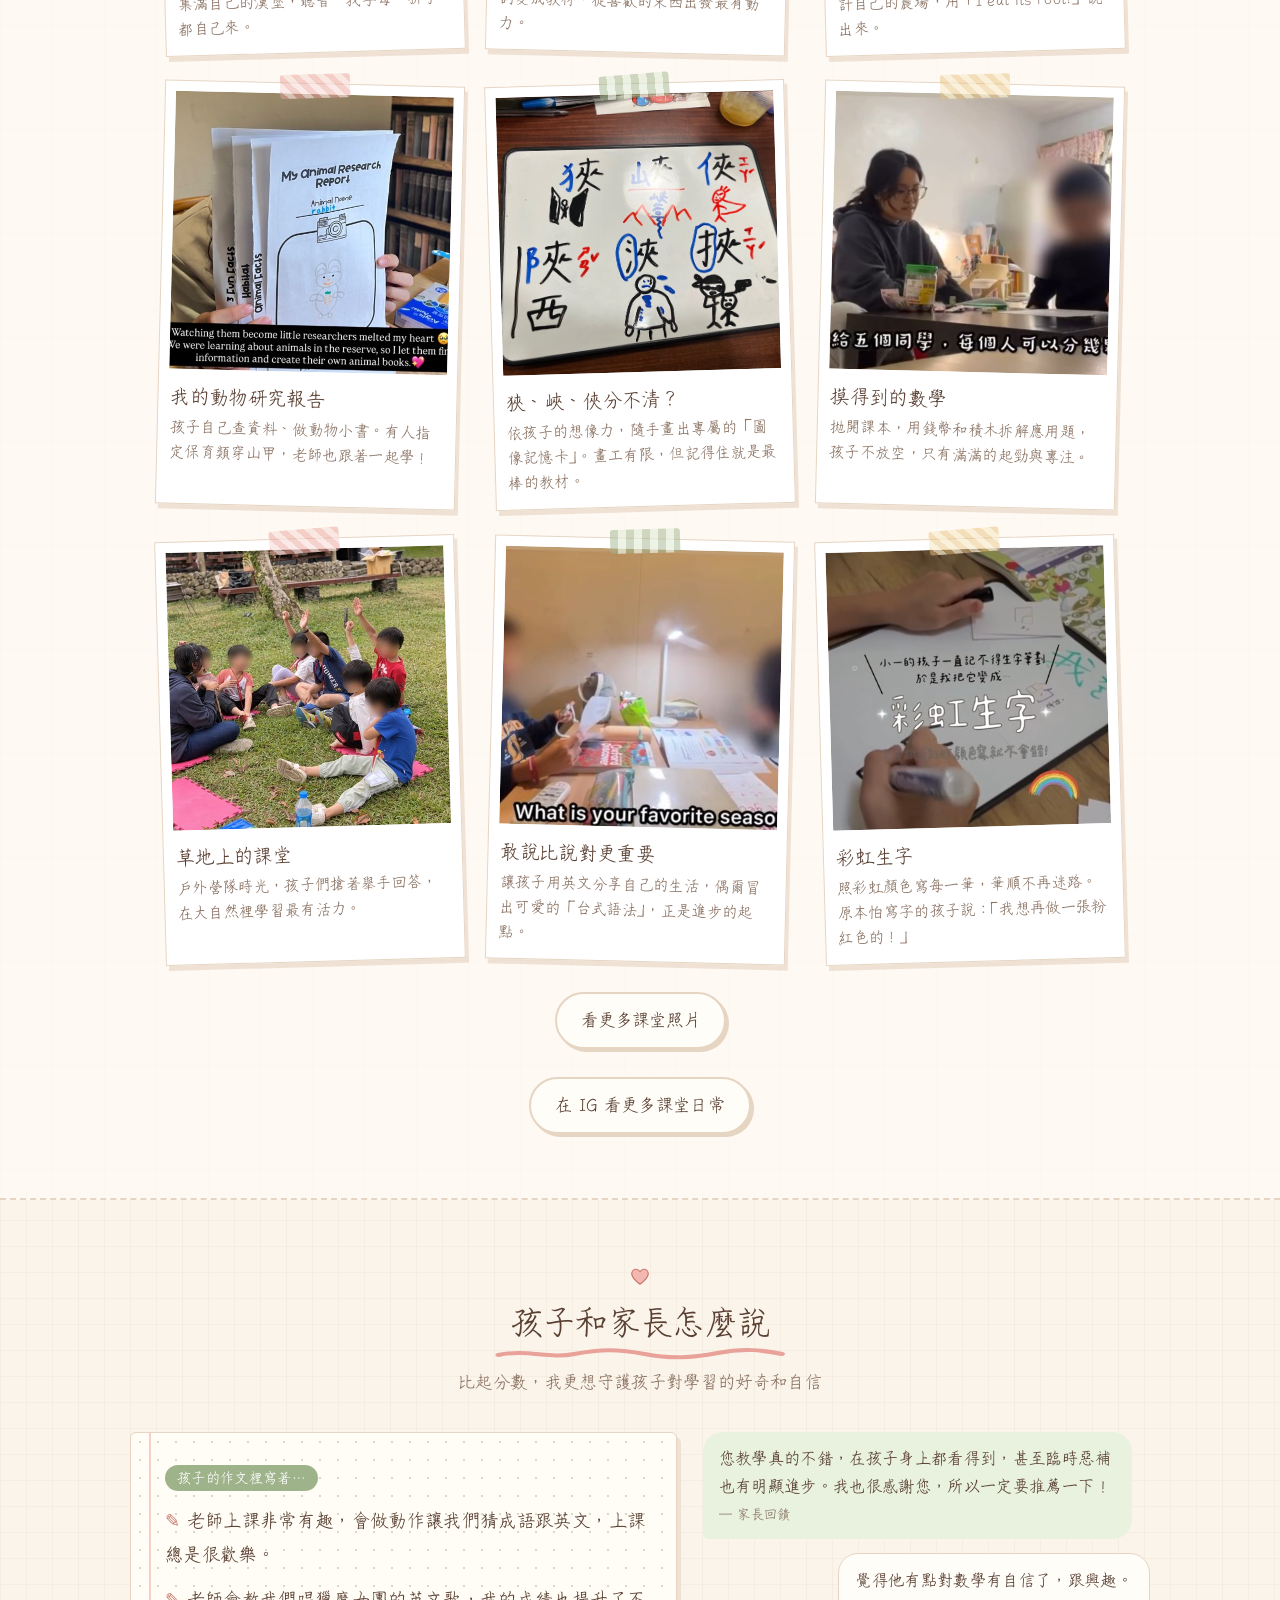
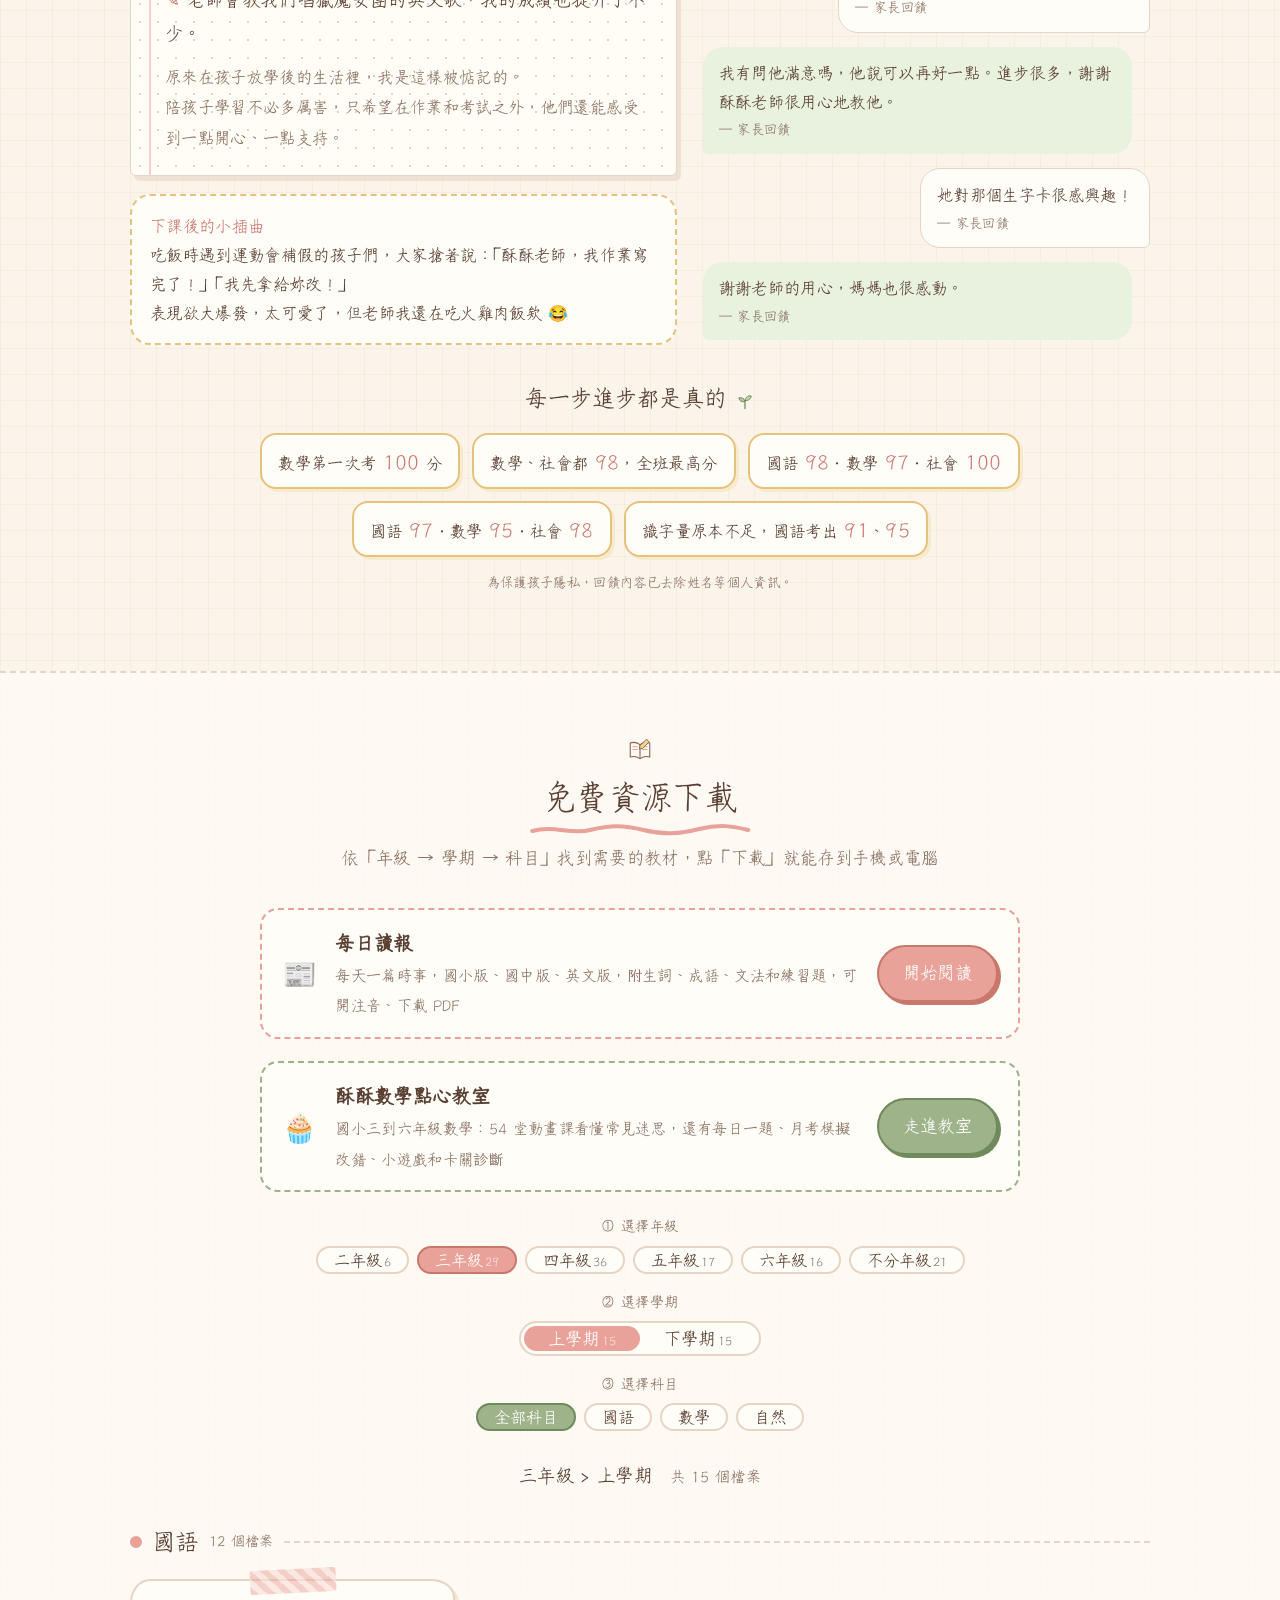
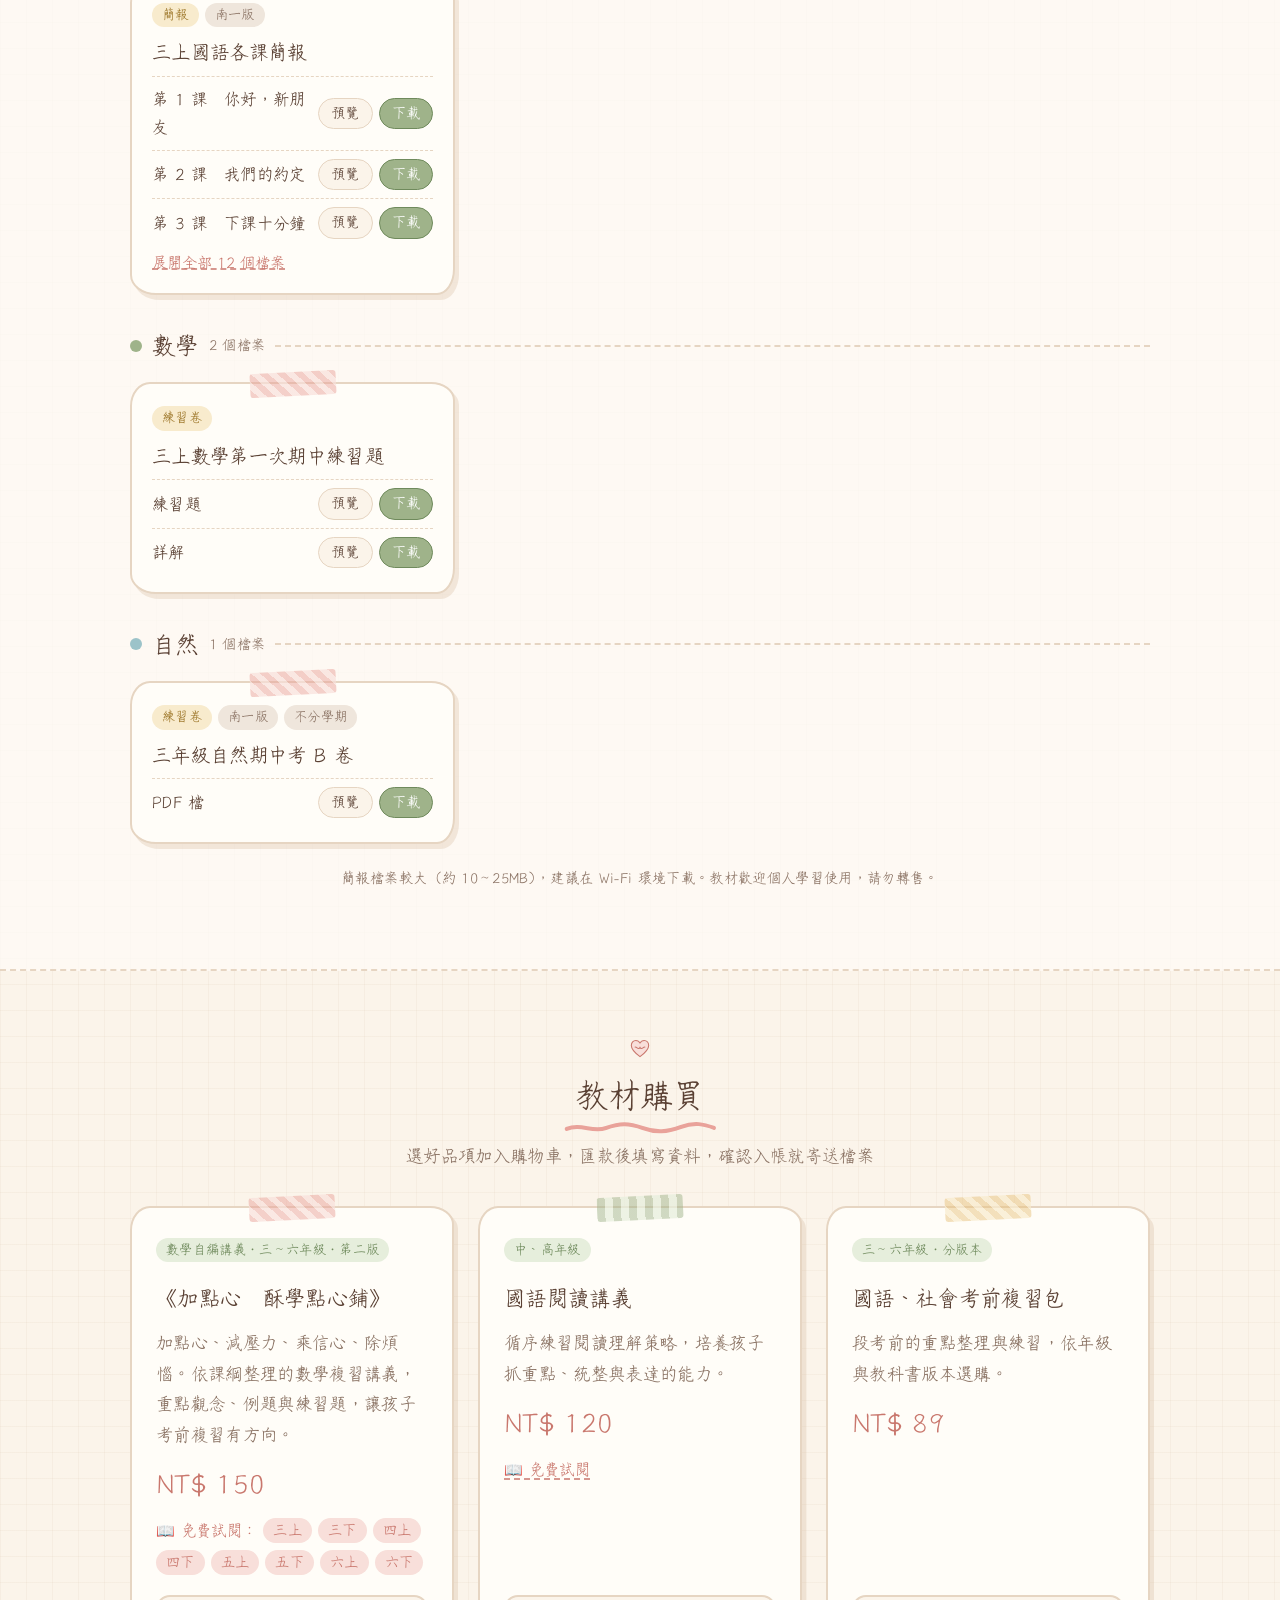
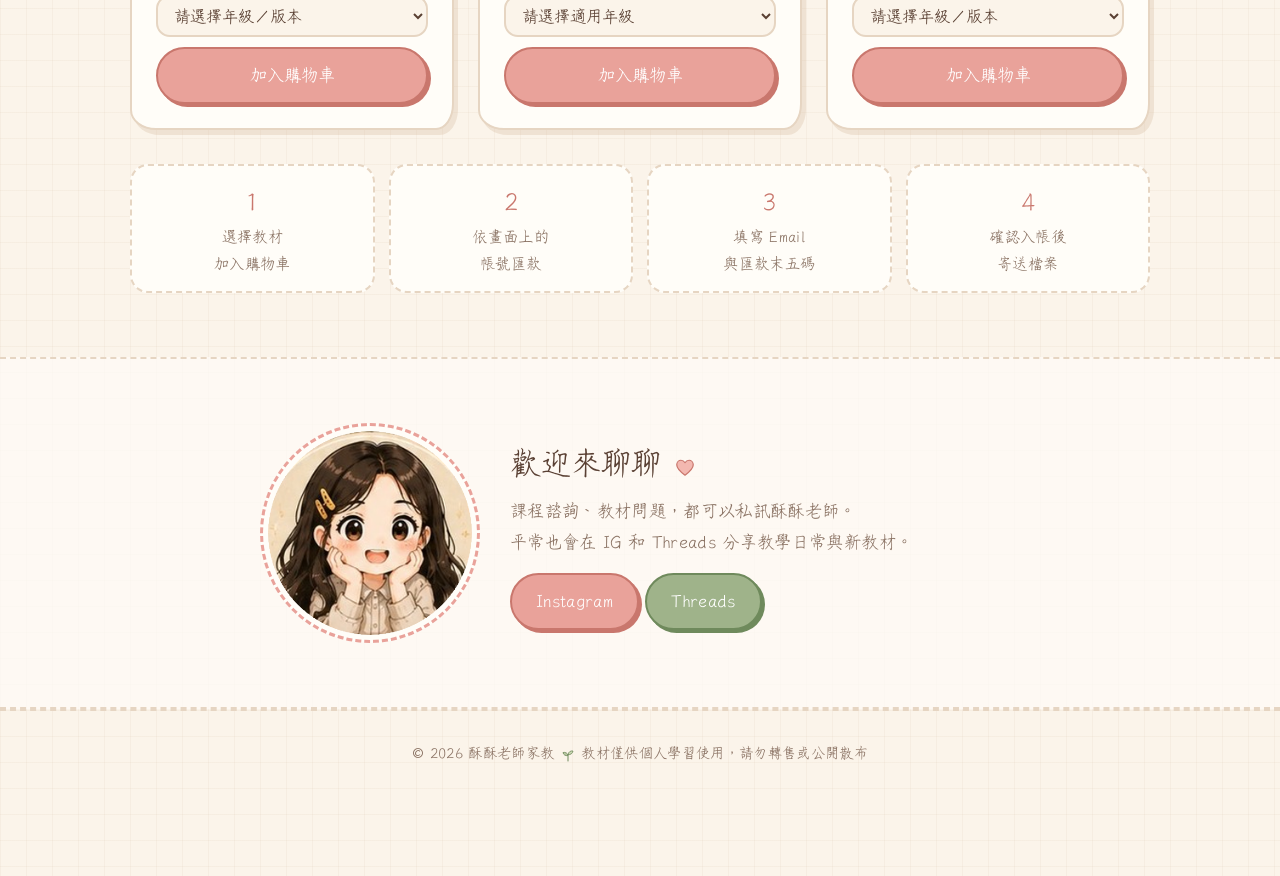
==== commit d6146f54: "新增酥酥數學點心教室（math-class/），首頁加入口 - math-class/：教室網站（54 堂動畫課、月考模擬、每日一題、集小卡、卡關診斷、老師派卷） - 首頁導覽列加「數學教室」，免費資" ====
--- a/index.html
+++ b/index.html
@@ -338,6 +338,7 @@
       <a href="#daily">課堂日常</a>
       <a href="#resources">免費資源</a>
       <a href="daily-reading/">每日讀報</a>
+      <a href="math-class/">數學教室</a>
       <a href="#shop">教材購買</a>
       <a href="#contact">聯絡我</a>
     </nav>
@@ -474,6 +475,11 @@
         <span style="font-size:28px;line-height:1" aria-hidden="true">📰</span>
         <span style="flex:1;min-width:200px"><b style="font-size:19px">每日讀報</b><br><span style="color:var(--muted);font-size:15px">每天一篇時事，國小版、國中版、英文版，附生詞、成語、文法和練習題，可開注音、下載 PDF</span></span>
         <span class="btn btn-primary" style="pointer-events:none">開始閱讀</span>
+      </a>
+      <a href="math-class/" style="display:flex;flex-wrap:wrap;align-items:center;gap:10px 18px;margin:0 auto 22px;max-width:760px;padding:16px 20px;background:var(--card);border:2px dashed var(--sage);border-radius:18px;text-decoration:none;color:var(--ink)">
+        <span style="font-size:28px;line-height:1" aria-hidden="true">🧁</span>
+        <span style="flex:1;min-width:200px"><b style="font-size:19px">酥酥數學點心教室</b><br><span style="color:var(--muted);font-size:15px">國小三到六年級數學：54 堂動畫課看懂常見迷思，還有每日一題、月考模擬改錯、小遊戲和卡關診斷</span></span>
+        <span class="btn btn-sage" style="pointer-events:none">走進教室</span>
       </a>
       <div class="filters">
         <div class="step"><span class="step-label">① 選擇年級</span><div class="chips grade" id="gradeChips"></div></div>
